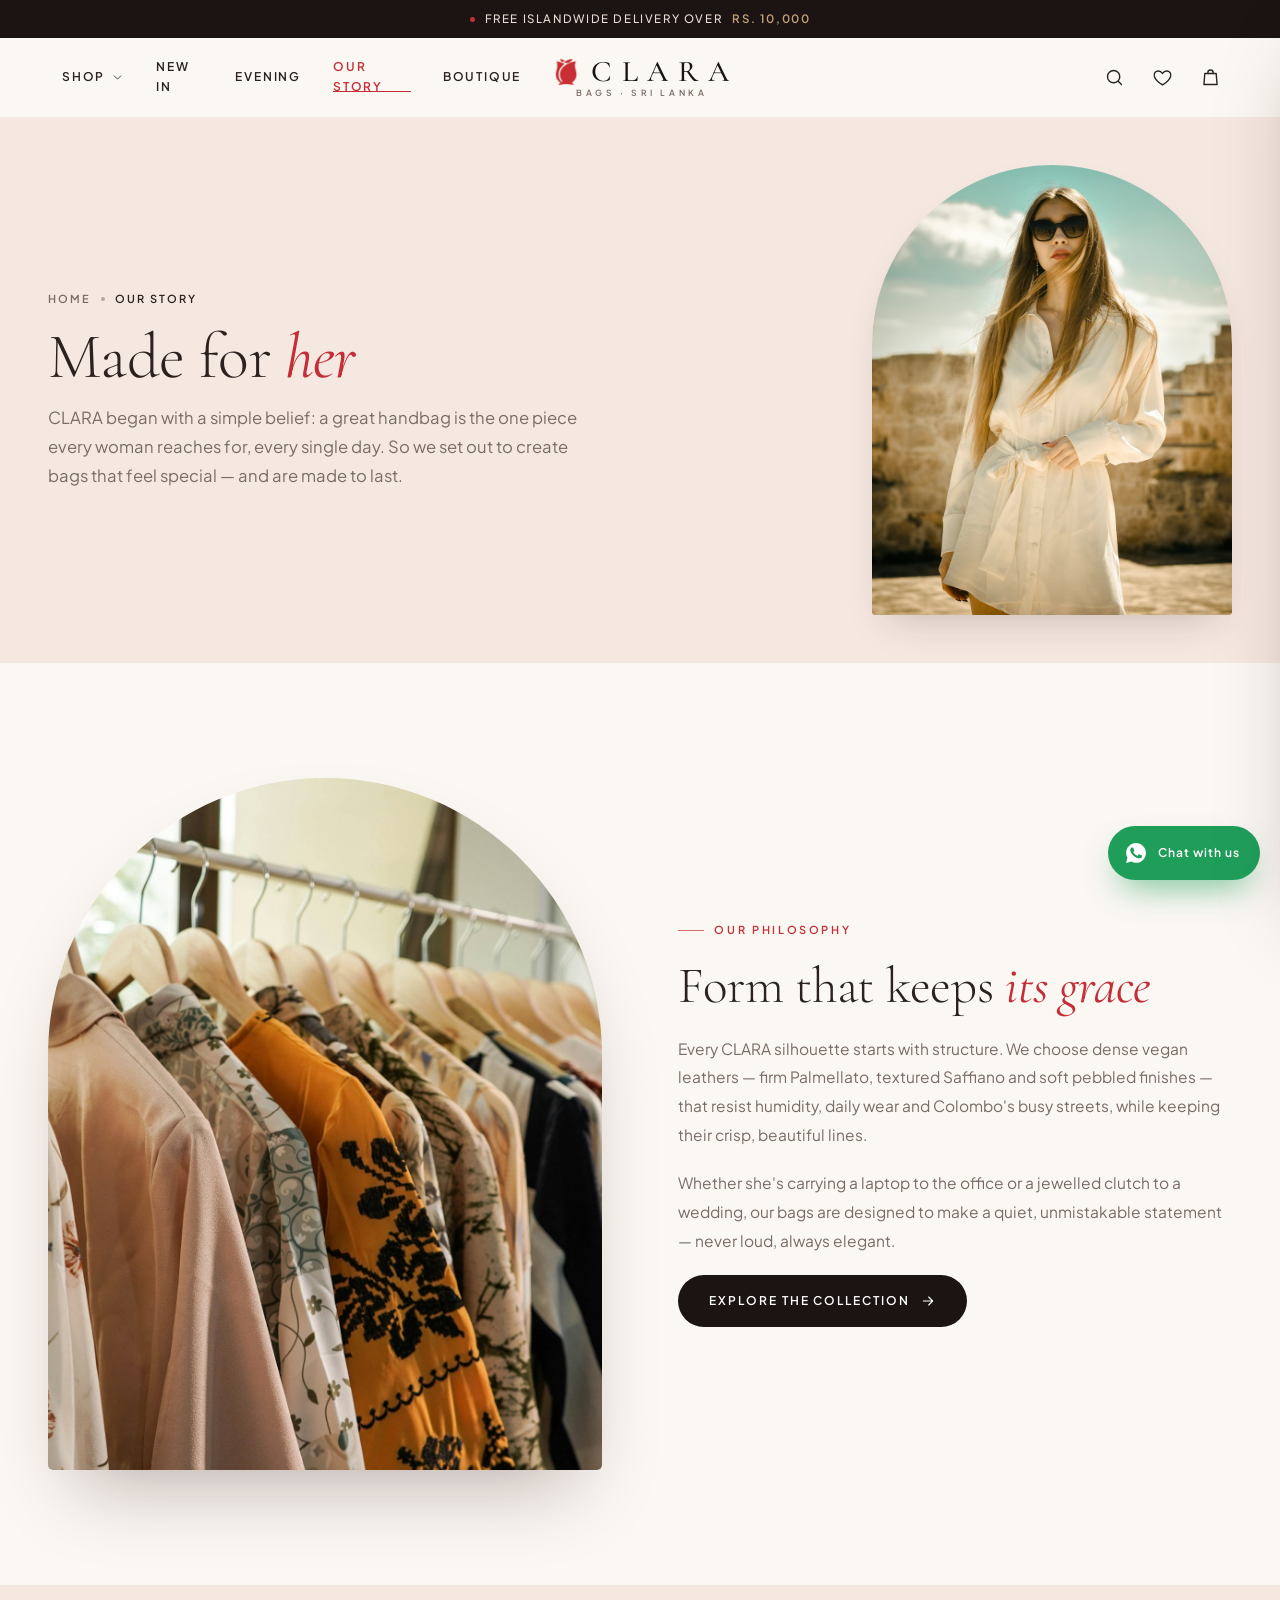
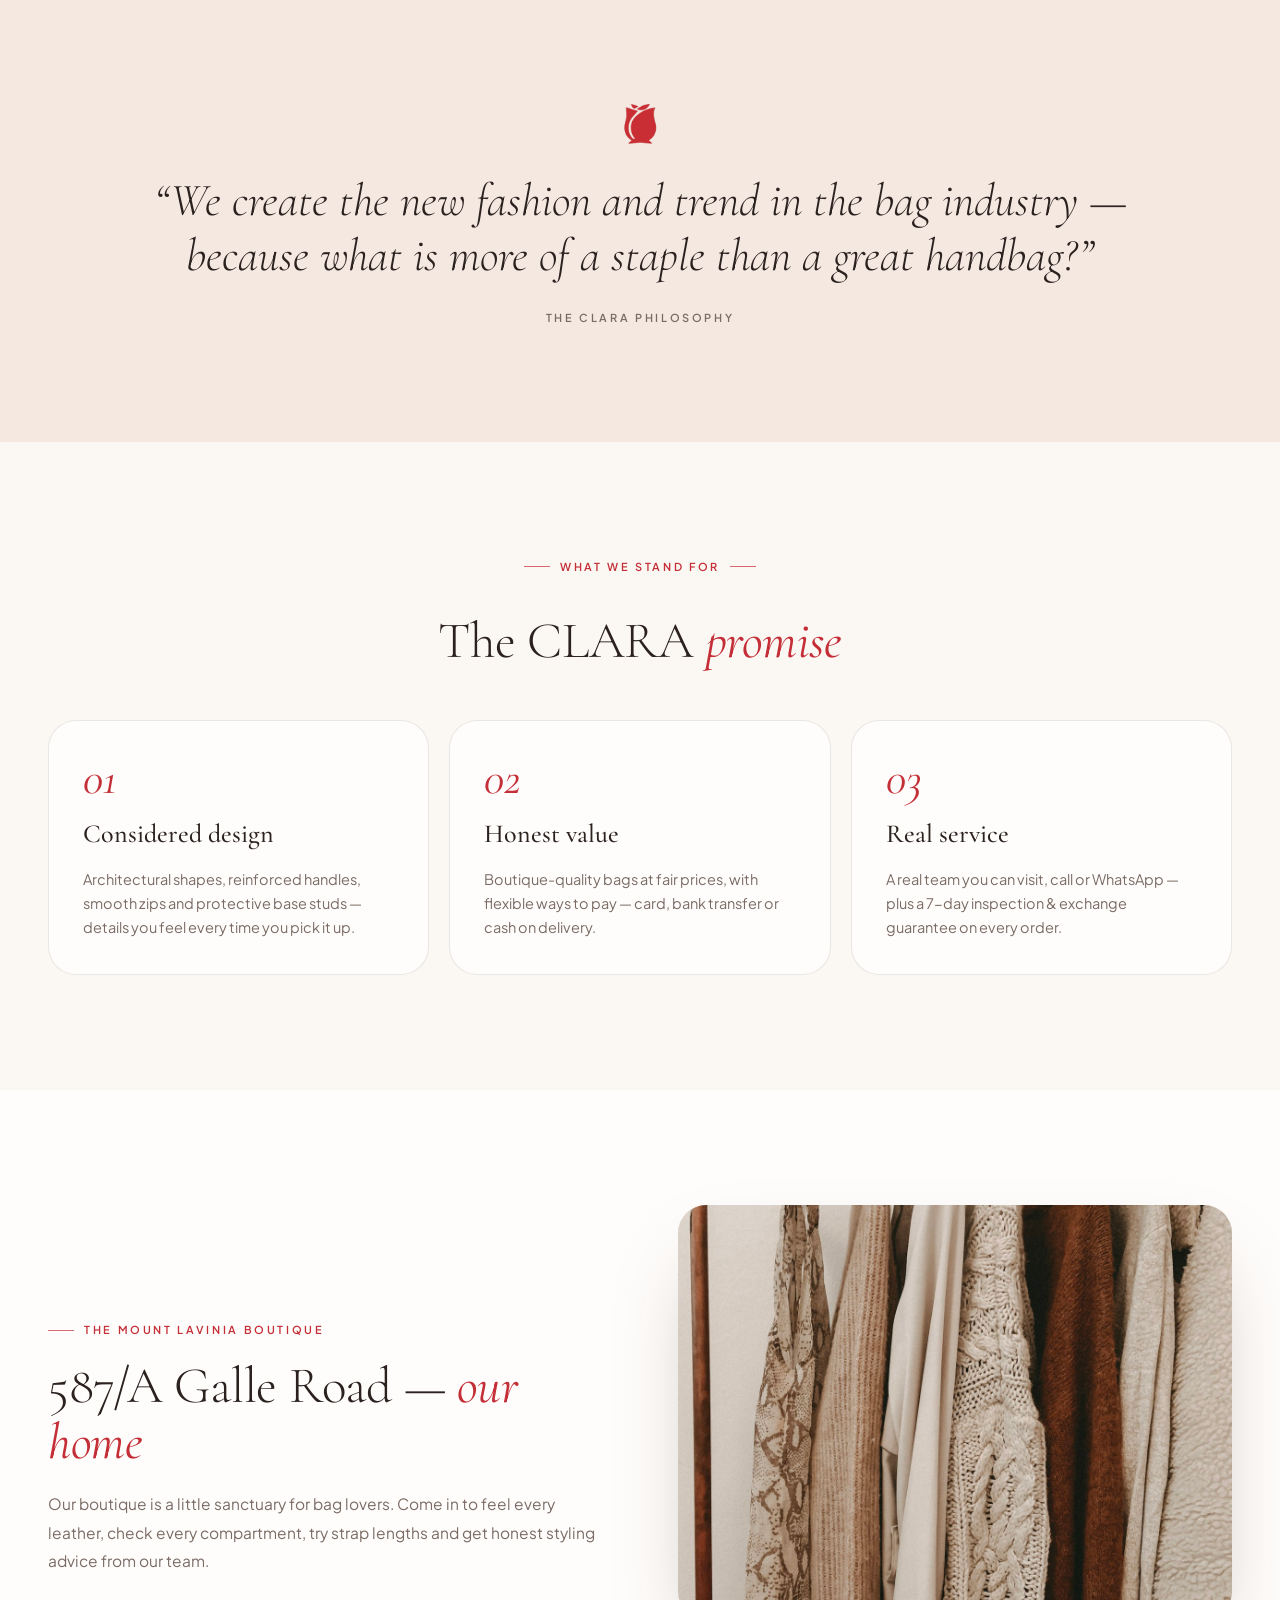
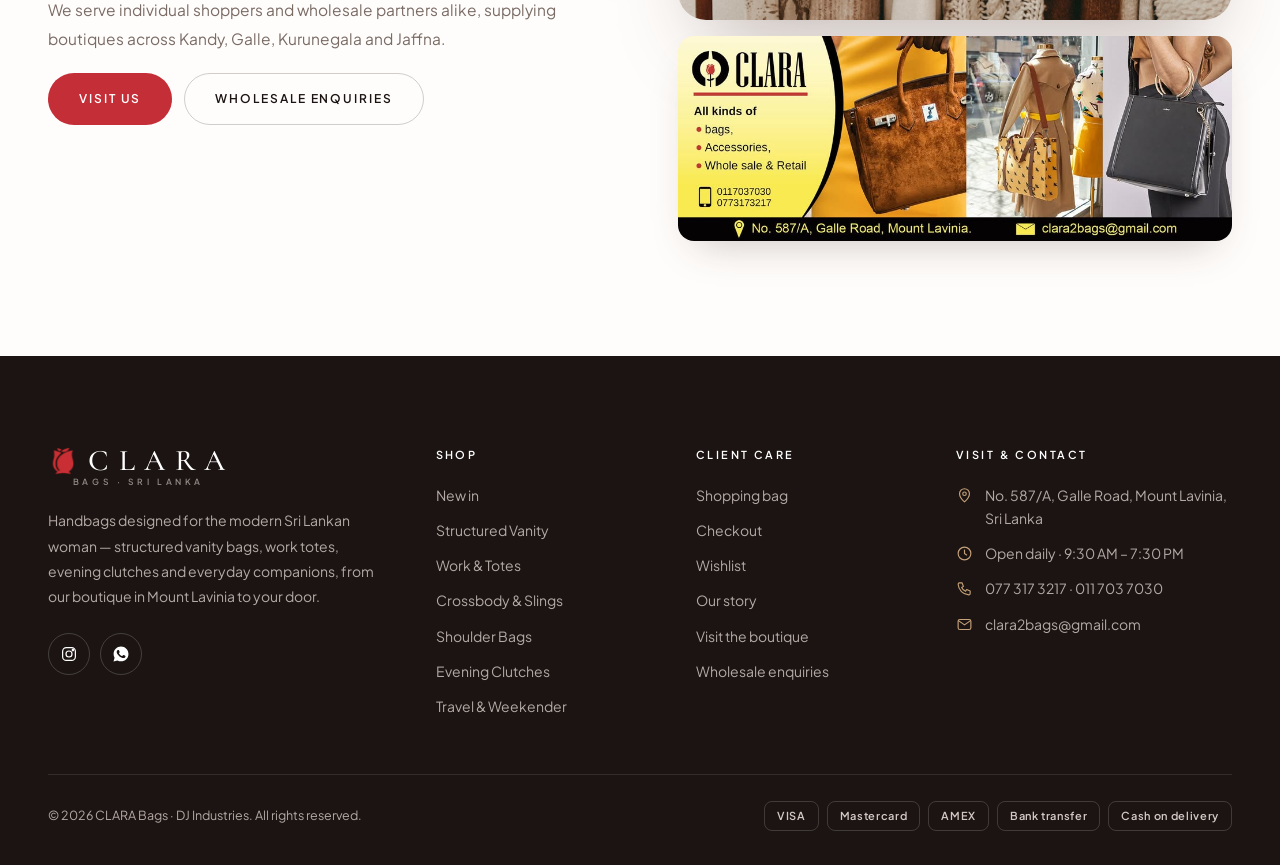
==== about.html @ f29d199d "Redesign CLARA Bags site with a premium, modern feminine look - New design system (css/main.css): po" ====
<!DOCTYPE html>
<html lang="en" class="no-js">
<head>
  <meta charset="UTF-8">
  <meta name="viewport" content="width=device-width, initial-scale=1.0">
  <title>Our Story | CLARA Bags Sri Lanka</title>
  <meta name="description" content="The story of CLARA Bags — handbags for the modern Sri Lankan woman, from our boutique on Galle Road, Mount Lavinia.">
  <meta name="theme-color" content="#FBF7F3">
  <link rel="icon" type="image/png" href="assets/favicon.png">
  <link rel="preconnect" href="https://fonts.googleapis.com">
  <link rel="preconnect" href="https://fonts.gstatic.com" crossorigin>
  <link rel="stylesheet" href="https://fonts.googleapis.com/css2?family=Cormorant+Garamond:ital,wght@0,300;0,400;0,500;0,600;1,300;1,400;1,500&family=Plus+Jakarta+Sans:wght@300;400;500;600;700&display=swap">
  <link rel="stylesheet" href="css/main.css">
  <script src="js/products-data.js"></script>
  <script src="js/store.js"></script>
  <script src="js/layout.js"></script>
</head>
<body data-page="about">
  <script>Clara.header();</script>

  <main id="main">
    <section class="page-hero">
      <div class="container page-hero__inner">
        <div>
          <nav class="crumbs" aria-label="Breadcrumb"><a href="index.html">Home</a><span class="sep"></span><span class="current">Our story</span></nav>
          <h1 class="display" style="font-size:clamp(2.6rem,5vw,4.4rem)">Made for <em>her</em></h1>
          <p class="lead">CLARA began with a simple belief: a great handbag is the one piece every woman reaches for, every single day. So we set out to create bags that feel special — and are made to last.</p>
        </div>
        <div class="page-hero__img"><img src="assets/img/mood-day.jpg" alt="Woman in a white shirt dress"></div>
      </div>
    </section>

    <section class="section">
      <div class="container split">
        <div class="split__media arch reveal"><img src="assets/img/rack.jpg" alt="Soft-toned garments on a boutique rail" loading="lazy"></div>
        <div class="split__copy">
          <span class="eyebrow reveal">Our philosophy</span>
          <h2 class="h2 reveal reveal-d1">Form that keeps <em>its grace</em></h2>
          <p class="reveal reveal-d2">Every CLARA silhouette starts with structure. We choose dense vegan leathers — firm Palmellato, textured Saffiano and soft pebbled finishes — that resist humidity, daily wear and Colombo's busy streets, while keeping their crisp, beautiful lines.</p>
          <p class="reveal reveal-d3">Whether she's carrying a laptop to the office or a jewelled clutch to a wedding, our bags are designed to make a quiet, unmistakable statement — never loud, always elegant.</p>
          <div class="reveal reveal-d4"><a href="shop.html" class="btn btn-dark">Explore the collection <span data-icon="arrow" data-icon-class="arrow"></span></a></div>
        </div>
      </div>
    </section>

    <section class="section bg-blush">
      <div class="container quote-band">
        <img src="assets/rose.png" alt="" class="reveal">
        <blockquote class="reveal reveal-d1">“We create the new fashion and trend in the bag industry — because what is more of a staple than a great handbag?”</blockquote>
        <cite class="reveal reveal-d2">The CLARA philosophy</cite>
      </div>
    </section>

    <section class="section">
      <div class="container">
        <div class="section-head center">
          <span class="eyebrow center reveal">What we stand for</span>
          <h2 class="h2 reveal reveal-d1">The CLARA <em>promise</em></h2>
        </div>
        <div class="values">
          <div class="value reveal reveal-d1"><span class="num">01</span><h3>Considered design</h3><p>Architectural shapes, reinforced handles, smooth zips and protective base studs — details you feel every time you pick it up.</p></div>
          <div class="value reveal reveal-d2"><span class="num">02</span><h3>Honest value</h3><p>Boutique-quality bags at fair prices, with flexible ways to pay — card, bank transfer or cash on delivery.</p></div>
          <div class="value reveal reveal-d3"><span class="num">03</span><h3>Real service</h3><p>A real team you can visit, call or WhatsApp — plus a 7-day inspection &amp; exchange guarantee on every order.</p></div>
        </div>
      </div>
    </section>

    <section class="section bg-ivory">
      <div class="container split">
        <div class="split__copy">
          <span class="eyebrow reveal">The Mount Lavinia boutique</span>
          <h2 class="h2 reveal reveal-d1">587/A Galle Road — <em>our home</em></h2>
          <p class="reveal reveal-d2">Our boutique is a little sanctuary for bag lovers. Come in to feel every leather, check every compartment, try strap lengths and get honest styling advice from our team.</p>
          <p class="reveal reveal-d3">We serve individual shoppers and wholesale partners alike, supplying boutiques across Kandy, Galle, Kurunegala and Jaffna.</p>
          <div class="reveal reveal-d4" style="display:flex;gap:12px;flex-wrap:wrap">
            <a href="contact.html" class="btn btn-rose">Visit us</a>
            <a href="contact.html#enquiry" class="btn btn-outline">Wholesale enquiries</a>
          </div>
        </div>
        <div class="reveal" style="display:grid;gap:16px">
          <div class="split__media" style="aspect-ratio:4/3"><img src="assets/img/boutique.jpg" alt="Boutique interior with neutral garments" loading="lazy"></div>
          <img src="assets/banner.jpg" alt="CLARA boutique banner with address and phone numbers" style="border-radius:16px;box-shadow:var(--shadow)" loading="lazy">
        </div>
      </div>
    </section>
  </main>

  <script>Clara.footer();</script>
</body>
</html>
---- css/main.css ----
/* ==========================================================================
   CLARA Bags — Design System
   Soft luxury: porcelain & blush surfaces, rose accents from the CLARA emblem,
   Cormorant Garamond editorial type with Plus Jakarta Sans interface type.
   ========================================================================== */

/* Fonts are loaded with <link> tags in each page's <head>. */

:root {
  --porcelain: #FBF7F3;
  --ivory: #FFFDFB;
  --blush: #F5E8E1;
  --blush-deep: #EED8CD;
  --peach: #E8C6B3;
  --rose: #C42E37;
  --rose-deep: #9E1F28;
  --wine: #7A1B24;
  --champagne: #C6A27A;
  --champagne-soft: #E9DCC8;
  --noir: #1B1412;
  --noir-soft: #2A211E;
  --ink: #2B2220;
  --muted: #7A6B65;
  --line: rgba(43, 34, 32, .10);
  --line-strong: rgba(43, 34, 32, .22);
  --success: #2F7A55;

  --serif: "Cormorant Garamond", Georgia, "Times New Roman", serif;
  --sans: "Plus Jakarta Sans", -apple-system, BlinkMacSystemFont, "Segoe UI", sans-serif;

  --radius-sm: 10px;
  --radius: 18px;
  --radius-lg: 28px;
  --arch: 999px 999px var(--radius) var(--radius);
  --shadow-sm: 0 2px 10px rgba(58, 30, 24, .06);
  --shadow: 0 18px 40px -18px rgba(58, 30, 24, .28);
  --shadow-lg: 0 40px 80px -30px rgba(58, 30, 24, .35);
  --ease: cubic-bezier(.22, .8, .24, 1);
  --container: 1360px;
  --gutter: clamp(16px, 4vw, 48px);
  --header-h: 78px;
}

/* ---------- Base ---------- */
*, *::before, *::after { box-sizing: border-box; }
html { -webkit-text-size-adjust: 100%; scroll-behavior: smooth; }
body {
  margin: 0;
  font-family: var(--sans);
  font-size: 15px;
  line-height: 1.65;
  color: var(--ink);
  background: var(--porcelain);
  -webkit-font-smoothing: antialiased;
  -moz-osx-font-smoothing: grayscale;
  overflow-x: hidden;
}
body.no-scroll { overflow: hidden; }
img { display: block; max-width: 100%; height: auto; }
a { color: inherit; text-decoration: none; }
button { font: inherit; color: inherit; cursor: pointer; background: none; border: 0; padding: 0; }
input, select, textarea { font: inherit; color: inherit; }
::selection { background: var(--rose); color: #fff; }
:focus-visible { outline: 2px solid var(--rose); outline-offset: 3px; border-radius: 4px; }

h1, h2, h3, h4 { margin: 0; font-weight: 400; }
p { margin: 0; }

.serif { font-family: var(--serif); }
.container { width: 100%; max-width: var(--container); margin: 0 auto; padding: 0 var(--gutter); }
.container-narrow { width: 100%; max-width: 980px; margin: 0 auto; padding: 0 var(--gutter); }
.visually-hidden { position: absolute !important; width: 1px; height: 1px; overflow: hidden; clip: rect(0 0 0 0); white-space: nowrap; }
.hidden { display: none !important; }

/* ---------- Type helpers ---------- */
.eyebrow {
  display: inline-flex; align-items: center; gap: 10px;
  font-size: 11px; font-weight: 600; letter-spacing: .24em; text-transform: uppercase;
  color: var(--rose);
}
.eyebrow::before { content: ""; width: 26px; height: 1px; background: currentColor; opacity: .7; }
.eyebrow.center::after { content: ""; width: 26px; height: 1px; background: currentColor; opacity: .7; }
.eyebrow.light { color: var(--champagne-soft); }
.display {
  font-family: var(--serif); font-weight: 300; letter-spacing: -.01em; line-height: 1.02;
  font-size: clamp(2.6rem, 6.2vw, 5.6rem);
}
.display em, .h2 em, .h3 em { font-style: italic; color: var(--rose); font-weight: 400; }
.h2 { font-family: var(--serif); font-weight: 300; font-size: clamp(2.1rem, 4vw, 3.4rem); line-height: 1.08; letter-spacing: -.005em; }
.h3 { font-family: var(--serif); font-weight: 400; font-size: clamp(1.6rem, 2.6vw, 2.1rem); line-height: 1.15; }
.lead { font-size: clamp(1rem, 1.3vw, 1.1rem); color: var(--muted); line-height: 1.75; }
.small { font-size: 13px; color: var(--muted); }

.section { padding: clamp(64px, 9vw, 128px) 0; }
.section-tight { padding: clamp(48px, 6vw, 80px) 0; }
.container.section, .container.section-tight { padding-left: var(--gutter); padding-right: var(--gutter); }
.section-head { display: flex; align-items: flex-end; justify-content: space-between; gap: 24px; margin-bottom: clamp(32px, 4vw, 56px); flex-wrap: wrap; }
.section-head.center { flex-direction: column; align-items: center; text-align: center; }
.section-head .h2 { margin-top: 14px; }
.section-head p.lead { max-width: 560px; margin-top: 14px; }
.bg-blush { background: var(--blush); }
.bg-ivory { background: var(--ivory); }
.bg-noir { background: var(--noir); color: #F3E9E4; }

/* ---------- Buttons ---------- */
.btn {
  --btn-bg: var(--noir); --btn-fg: #fff;
  display: inline-flex; align-items: center; justify-content: center; gap: 10px;
  min-height: 52px; padding: 0 30px;
  border-radius: 999px; border: 1px solid transparent;
  background: var(--btn-bg); color: var(--btn-fg);
  font-size: 12px; font-weight: 600; letter-spacing: .16em; text-transform: uppercase;
  transition: transform .35s var(--ease), background .3s, color .3s, border-color .3s, box-shadow .35s var(--ease);
  white-space: nowrap;
}
.btn svg { width: 16px; height: 16px; transition: transform .35s var(--ease); }
.btn:hover { transform: translateY(-2px); box-shadow: var(--shadow); }
.btn:hover svg.arrow { transform: translateX(4px); }
.btn-rose { --btn-bg: var(--rose); }
.btn-rose:hover { --btn-bg: var(--rose-deep); }
.btn-dark:hover { --btn-bg: var(--wine); }
.btn-light { --btn-bg: #fff; --btn-fg: var(--noir); }
.btn-light:hover { --btn-bg: var(--blush); }
.btn-outline { --btn-bg: transparent; --btn-fg: var(--noir); border-color: var(--line-strong); }
.btn-outline:hover { --btn-bg: var(--noir); --btn-fg: #fff; border-color: var(--noir); }
.btn-outline-light { --btn-bg: transparent; --btn-fg: #fff; border-color: rgba(255,255,255,.4); }
.btn-outline-light:hover { --btn-bg: #fff; --btn-fg: var(--noir); }
.btn-whatsapp { --btn-bg: #fff; --btn-fg: var(--noir); border-color: var(--line-strong); }
.btn-whatsapp svg { color: #25A366; }
.btn-whatsapp:hover { border-color: #25A366; }
.btn-block { width: 100%; }
.btn-sm { min-height: 42px; padding: 0 20px; font-size: 11px; }
.btn[disabled], .btn.is-disabled { opacity: .45; pointer-events: none; }

.link-underline {
  position: relative; display: inline-flex; align-items: center; gap: 8px;
  font-size: 12px; font-weight: 600; letter-spacing: .16em; text-transform: uppercase;
}
.link-underline::after {
  content: ""; position: absolute; left: 0; right: 0; bottom: -5px; height: 1px; background: currentColor;
  transform-origin: right; transition: transform .45s var(--ease);
}
.link-underline:hover::after { transform: scaleX(0); }
.link-underline svg { width: 15px; height: 15px; }

/* ---------- Icons ---------- */
.ic { width: 20px; height: 20px; flex-shrink: 0; stroke: currentColor; fill: none; stroke-width: 1.6; stroke-linecap: round; stroke-linejoin: round; }
[data-icon] { display: inline-flex; }

/* ==========================================================================
   ANNOUNCEMENT + HEADER
   ========================================================================== */
.announce {
  background: var(--noir); color: #EADAD2;
  font-size: 11.5px; letter-spacing: .14em; text-transform: uppercase; font-weight: 500;
  height: 38px; overflow: hidden; position: relative;
}
.announce__track { position: absolute; inset: 0; }
.announce__item {
  position: absolute; inset: 0; display: flex; align-items: center; justify-content: center; gap: 10px;
  padding: 0 16px; text-align: center;
  opacity: 0; transform: translateY(100%); transition: opacity .6s var(--ease), transform .6s var(--ease);
}
.announce__item.is-active { opacity: 1; transform: none; }
.announce__item.is-leaving { opacity: 0; transform: translateY(-100%); }
.announce__item strong { color: var(--champagne); font-weight: 600; }
.announce__item { white-space: nowrap; }
.announce__item .dot { width: 5px; height: 5px; border-radius: 50%; background: var(--rose); flex-shrink: 0; }

.site-header {
  position: sticky; top: 0; z-index: 60;
  background: rgba(251, 247, 243, .86);
  backdrop-filter: saturate(180%) blur(16px); -webkit-backdrop-filter: saturate(180%) blur(16px);
  border-bottom: 1px solid transparent;
  transition: border-color .3s, box-shadow .3s, background .3s;
}
.site-header.is-scrolled { border-bottom-color: var(--line); box-shadow: 0 8px 30px -20px rgba(58,30,24,.35); background: rgba(251, 247, 243, .94); }
.header-inner {
  height: var(--header-h);
  display: grid; grid-template-columns: 1fr auto 1fr; align-items: center; gap: 16px;
}
.nav-left, .nav-right { display: flex; align-items: center; gap: 4px; }
.nav-right { justify-content: flex-end; }
.nav-link {
  position: relative; display: inline-flex; align-items: center; gap: 6px; height: var(--header-h);
  padding: 0 14px; font-size: 12px; font-weight: 600; letter-spacing: .15em; text-transform: uppercase; color: var(--ink);
}
.nav-link::after {
  content: ""; position: absolute; left: 14px; right: 14px; bottom: 24px; height: 1px; background: var(--rose);
  transform: scaleX(0); transform-origin: left; transition: transform .4s var(--ease);
}
.nav-link:hover::after, .nav-link.is-active::after { transform: scaleX(1); }
.nav-link.is-active { color: var(--rose); }
.nav-link .chev { width: 13px; height: 13px; transition: transform .3s; }

.brand { display: inline-flex; flex-direction: column; align-items: center; gap: 2px; line-height: 1; }
.brand__row { display: inline-flex; align-items: center; gap: 10px; }
.brand__rose { width: 30px; height: 30px; transition: transform .6s var(--ease); }
.brand:hover .brand__rose { transform: rotate(-8deg) scale(1.08); }
.brand__name { font-family: var(--serif); font-size: 30px; font-weight: 500; letter-spacing: .32em; margin-right: -.32em; color: var(--noir); }
.brand__tag { font-size: 8.5px; letter-spacing: .42em; text-transform: uppercase; color: var(--muted); margin-right: -.42em; font-weight: 600; }

.icon-btn {
  position: relative; width: 44px; height: 44px; border-radius: 50%;
  display: inline-flex; align-items: center; justify-content: center; color: var(--ink);
  transition: background .25s, color .25s;
}
.icon-btn:hover { background: var(--blush); color: var(--rose); }
.icon-btn .ic { width: 21px; height: 21px; }
.icon-btn .count {
  position: absolute; top: 4px; right: 2px; min-width: 18px; height: 18px; padding: 0 5px; border-radius: 999px;
  background: var(--rose); color: #fff; font-size: 10px; font-weight: 700; line-height: 18px; text-align: center;
  transform: scale(0); transition: transform .35s var(--ease);
}
.icon-btn .count.is-visible { transform: scale(1); }
.menu-toggle { display: none; }

/* Mega menu */
.has-mega { position: static; }
.mega {
  position: absolute; left: 0; right: 0; top: 100%;
  background: var(--ivory); border-top: 1px solid var(--line); box-shadow: 0 30px 50px -30px rgba(58,30,24,.35);
  opacity: 0; visibility: hidden; transform: translateY(-8px);
  transition: opacity .3s var(--ease), transform .3s var(--ease), visibility .3s;
}
.has-mega:hover .mega, .has-mega:focus-within .mega { opacity: 1; visibility: visible; transform: none; }
.has-mega:hover .chev { transform: rotate(180deg); }
.mega__inner { display: grid; grid-template-columns: 1fr 1fr 1.4fr; gap: 48px; padding: 40px var(--gutter) 48px; max-width: var(--container); margin: 0 auto; }
.mega h5 { margin: 0 0 18px; font-size: 11px; letter-spacing: .22em; text-transform: uppercase; color: var(--muted); font-weight: 600; }
.mega ul { list-style: none; margin: 0; padding: 0; display: grid; gap: 12px; }
.mega ul a { font-family: var(--serif); font-size: 22px; transition: color .2s, padding .3s var(--ease); }
.mega ul a:hover { color: var(--rose); padding-left: 6px; }
.mega__features { display: grid; grid-template-columns: 1fr 1fr; gap: 16px; }
.mega__card { position: relative; border-radius: var(--radius); overflow: hidden; aspect-ratio: 4/5; }
.mega__card img { width: 100%; height: 100%; object-fit: cover; transition: transform 1s var(--ease); }
.mega__card:hover img { transform: scale(1.06); }
.mega__card span {
  position: absolute; left: 14px; bottom: 14px; right: 14px; color: #fff; font-family: var(--serif); font-size: 22px;
  text-shadow: 0 2px 16px rgba(0,0,0,.4);
}
.mega__card::after { content: ""; position: absolute; inset: 0; background: linear-gradient(to top, rgba(27,20,18,.55), transparent 55%); }
.mega__card span { z-index: 1; }

/* Mobile drawer menu */
.mobile-nav {
  position: fixed; inset: 0; z-index: 90; pointer-events: none;
}
.mobile-nav__scrim { position: absolute; inset: 0; background: rgba(27,20,18,.45); opacity: 0; transition: opacity .35s; }
.mobile-nav__panel {
  position: absolute; top: 0; bottom: 0; left: 0; width: min(420px, 88vw);
  background: var(--porcelain); transform: translateX(-100%); transition: transform .45s var(--ease);
  display: flex; flex-direction: column; overflow-y: auto;
}
.mobile-nav.is-open { pointer-events: auto; }
.mobile-nav.is-open .mobile-nav__scrim { opacity: 1; }
.mobile-nav.is-open .mobile-nav__panel { transform: none; }
.mobile-nav__head { display: flex; align-items: center; justify-content: space-between; padding: 18px 20px; border-bottom: 1px solid var(--line); }
.mobile-nav__links { padding: 12px 20px; }
.mobile-nav__links a { display: flex; justify-content: space-between; align-items: center; padding: 16px 0; border-bottom: 1px solid var(--line); font-family: var(--serif); font-size: 26px; }
.mobile-nav__links a .ic { width: 18px; height: 18px; color: var(--muted); }
.mobile-nav__cats { padding: 18px 20px; display: grid; grid-template-columns: 1fr 1fr; gap: 10px; }
.mobile-nav__cats a { padding: 12px 14px; border-radius: 12px; background: var(--blush); font-size: 13px; font-weight: 500; }
.mobile-nav__foot { margin-top: auto; padding: 20px; background: var(--blush); font-size: 13px; color: var(--muted); display: grid; gap: 6px; }
.mobile-nav__foot a { color: var(--ink); font-weight: 600; }

/* Search overlay */
.search-overlay {
  position: fixed; inset: 0; z-index: 95; background: rgba(251,247,243,.97);
  backdrop-filter: blur(10px); display: flex; flex-direction: column; align-items: center; padding: 14vh var(--gutter) 40px;
  opacity: 0; visibility: hidden; transition: opacity .35s, visibility .35s;
}
.search-overlay.is-open { opacity: 1; visibility: visible; }
.search-overlay form { width: 100%; max-width: 760px; display: flex; align-items: center; gap: 14px; border-bottom: 1px solid var(--ink); padding-bottom: 12px; }
.search-overlay input { flex: 1; border: 0; background: transparent; font-family: var(--serif); font-size: clamp(28px, 5vw, 48px); outline: none; min-width: 0; }
.search-overlay .close { position: absolute; top: 20px; right: 20px; }
.search-suggest { margin-top: 28px; width: 100%; max-width: 760px; display: flex; flex-wrap: wrap; gap: 10px; align-items: center; }
.search-suggest span { font-size: 11px; letter-spacing: .2em; text-transform: uppercase; color: var(--muted); margin-right: 6px; }
.chip {
  display: inline-flex; align-items: center; gap: 8px; height: 40px; padding: 0 18px; border-radius: 999px;
  border: 1px solid var(--line-strong); background: transparent; font-size: 13px; font-weight: 500; white-space: nowrap;
  transition: background .25s, color .25s, border-color .25s;
}
.chip:hover { border-color: var(--ink); }
.chip.is-active { background: var(--noir); color: #fff; border-color: var(--noir); }
.chip .ic { width: 15px; height: 15px; }
.chip .n { font-size: 11px; opacity: .6; }

/* ==========================================================================
   HOME — HERO
   ========================================================================== */
.hero { position: relative; overflow: hidden; background: linear-gradient(180deg, var(--porcelain) 0%, var(--blush) 100%); }
.hero__inner { display: grid; grid-template-columns: 1.05fr .95fr; align-items: center; gap: clamp(24px, 5vw, 80px); padding-top: clamp(40px, 6vw, 80px); padding-bottom: clamp(56px, 7vw, 96px); }
.hero__copy { position: relative; z-index: 2; }
.hero__copy .display { margin: 22px 0 24px; }
.hero__copy .lead { max-width: 500px; }
.hero__actions { display: flex; flex-wrap: wrap; gap: 14px; margin-top: 36px; }
.hero__proof { display: flex; gap: clamp(20px, 4vw, 44px); margin-top: 48px; padding-top: 28px; border-top: 1px solid var(--line); flex-wrap: wrap; }
.hero__proof div { display: grid; gap: 2px; }
.hero__proof strong { font-family: var(--serif); font-size: 34px; font-weight: 400; line-height: 1; color: var(--noir); }
.hero__proof span { font-size: 12px; color: var(--muted); letter-spacing: .04em; }

.hero__visual { position: relative; justify-self: center; width: 100%; max-width: 560px; }
.hero__arch {
  position: relative; aspect-ratio: 4 / 5; border-radius: var(--arch); overflow: hidden;
  background: var(--peach); box-shadow: var(--shadow-lg);
}
.hero__arch img { width: 100%; height: 100%; object-fit: cover; object-position: center 30%; animation: heroZoom 14s var(--ease) both; }
@keyframes heroZoom { from { transform: scale(1.12); } to { transform: scale(1); } }
.hero__mini {
  position: absolute; left: -12%; bottom: 9%; z-index: 3;
  display: flex; align-items: center; gap: 14px; padding: 12px 18px 12px 12px;
  background: rgba(255, 253, 251, .92); backdrop-filter: blur(12px); border-radius: 18px; box-shadow: var(--shadow);
  animation: floatY 6s ease-in-out infinite;
}
.hero__mini img { width: 58px; height: 70px; border-radius: 12px; object-fit: cover; }
.hero__mini small { display: block; font-size: 10px; letter-spacing: .2em; text-transform: uppercase; color: var(--rose); font-weight: 600; }
.hero__mini b { display: block; font-family: var(--serif); font-size: 19px; font-weight: 500; line-height: 1.15; }
.hero__mini em { font-style: normal; font-size: 13px; color: var(--muted); }
@keyframes floatY { 50% { transform: translateY(-10px); } }

.spin-badge {
  position: absolute; right: -6%; top: 6%; z-index: 3; width: 128px; height: 128px; border-radius: 50%;
  background: var(--noir); color: #fff; display: grid; place-items: center; box-shadow: var(--shadow);
}
.spin-badge svg.ring { position: absolute; inset: 0; width: 100%; height: 100%; animation: spin 22s linear infinite; }
.spin-badge svg.ring text { font-size: 10.6px; letter-spacing: 3.2px; fill: #EADAD2; font-family: var(--sans); font-weight: 600; text-transform: uppercase; }
.spin-badge img { width: 40px; height: 40px; }
@keyframes spin { to { transform: rotate(360deg); } }

.hero__petal { position: absolute; border-radius: 50%; filter: blur(60px); opacity: .55; z-index: 0; pointer-events: none; }
.hero__petal.one { width: 420px; height: 420px; background: #F2C9C0; top: -120px; right: 18%; }
.hero__petal.two { width: 360px; height: 360px; background: #F7E1D3; bottom: -160px; left: -80px; }

/* Marquee */
.marquee { background: var(--rose); color: #fff; overflow: hidden; padding: 18px 0; }
.marquee__track { display: flex; width: max-content; animation: marquee 38s linear infinite; }
.marquee:hover .marquee__track { animation-play-state: paused; }
.marquee__item { display: inline-flex; align-items: center; gap: 28px; padding-right: 28px; font-family: var(--serif); font-size: clamp(20px, 2.4vw, 28px); font-style: italic; white-space: nowrap; }
.marquee__item img { width: 22px; height: 22px; filter: brightness(0) invert(1); opacity: .85; }
@keyframes marquee { to { transform: translateX(-50%); } }

/* Category arches */
.cat-rail { display: grid; grid-template-columns: repeat(6, 1fr); gap: clamp(14px, 2vw, 26px); }
.cat-card { display: grid; gap: 16px; text-align: center; }
.cat-card__media { position: relative; aspect-ratio: 3/4; border-radius: var(--arch); overflow: hidden; background: var(--blush-deep); }
.cat-card__media img { width: 100%; height: 100%; object-fit: cover; transition: transform 1.1s var(--ease); }
.cat-card__media::after { content: ""; position: absolute; inset: 0; border-radius: inherit; box-shadow: inset 0 0 0 1px rgba(255,255,255,.35); }
.cat-card:hover .cat-card__media img { transform: scale(1.08); }
.cat-card h3 { font-family: var(--serif); font-size: 22px; font-weight: 500; line-height: 1.1; transition: color .25s; }
.cat-card:hover h3 { color: var(--rose); }
.cat-card small { display: block; margin-top: 4px; font-size: 11px; letter-spacing: .18em; text-transform: uppercase; color: var(--muted); }

/* ==========================================================================
   PRODUCT CARD
   ========================================================================== */
.product-grid { display: grid; grid-template-columns: repeat(4, 1fr); gap: clamp(28px, 3vw, 44px) clamp(14px, 2vw, 28px); }
.product-grid.cols-3 { grid-template-columns: repeat(3, 1fr); }
.pcard { position: relative; display: flex; flex-direction: column; }
.pcard__media { position: relative; aspect-ratio: 4/5; border-radius: var(--radius); overflow: hidden; background: var(--blush); isolation: isolate; }
.pcard__media > a { position: absolute; inset: 0; }
.pcard__media img { position: absolute; inset: 0; width: 100%; height: 100%; object-fit: cover; transition: opacity .7s var(--ease), transform 1.2s var(--ease); }
.pcard__media img.alt { opacity: 0; }
.pcard:hover .pcard__media img.alt { opacity: 1; }
.pcard:hover .pcard__media img { transform: scale(1.05); }
.pcard__badges { position: absolute; top: 14px; left: 14px; z-index: 2; display: flex; flex-direction: column; gap: 6px; align-items: flex-start; pointer-events: none; }
.badge {
  display: inline-flex; align-items: center; height: 26px; padding: 0 12px; border-radius: 999px;
  background: rgba(255,253,251,.92); backdrop-filter: blur(6px);
  font-size: 10px; font-weight: 700; letter-spacing: .16em; text-transform: uppercase; color: var(--noir);
}
.badge.sale { background: var(--rose); color: #fff; }
.badge.new { background: var(--noir); color: #fff; }
.heart-btn {
  position: absolute; top: 12px; right: 12px; z-index: 3; width: 40px; height: 40px; border-radius: 50%;
  display: grid; place-items: center; background: rgba(255,253,251,.92); backdrop-filter: blur(6px);
  color: var(--ink); transition: transform .3s var(--ease), color .25s, background .25s;
}
.heart-btn:hover { transform: scale(1.1); color: var(--rose); }
.heart-btn .ic { width: 18px; height: 18px; }
.heart-btn.is-saved { color: var(--rose); }
.heart-btn.is-saved .ic { fill: var(--rose); }
.heart-btn.pop { animation: pop .45s var(--ease); }
@keyframes pop { 40% { transform: scale(1.3); } }
.pcard__quick {
  position: absolute; left: 12px; right: 12px; bottom: 12px; z-index: 3;
  display: flex; gap: 8px;
  transform: translateY(calc(100% + 14px)); transition: transform .5s var(--ease);
}
.pcard:hover .pcard__quick, .pcard:focus-within .pcard__quick { transform: none; }
.pcard__quick .btn { flex: 1; min-height: 46px; padding: 0 12px; font-size: 10.5px; letter-spacing: .14em; }
.pcard__body { padding-top: 16px; display: grid; gap: 6px; }
.pcard__meta { display: flex; align-items: center; justify-content: space-between; gap: 10px; }
.pcard__cat { font-size: 10.5px; letter-spacing: .2em; text-transform: uppercase; color: var(--muted); font-weight: 600; }
.swatches { display: flex; gap: 5px; }
.swatches i { width: 13px; height: 13px; border-radius: 50%; box-shadow: inset 0 0 0 1px rgba(0,0,0,.14), 0 0 0 2px #fff; }
.pcard__name { font-family: var(--serif); font-size: 22px; font-weight: 500; line-height: 1.18; transition: color .2s; }
.pcard__name a:hover { color: var(--rose); }
.price { display: flex; align-items: baseline; gap: 10px; flex-wrap: wrap; }
.price b { font-size: 15px; font-weight: 600; letter-spacing: .02em; }
.price s { font-size: 13px; color: var(--muted); }
.price .save { font-size: 11px; font-weight: 700; color: var(--rose); letter-spacing: .06em; }
.pcard__koko { font-size: 12px; color: var(--muted); }
.stars { display: inline-flex; gap: 2px; color: var(--champagne); }
.stars .ic { width: 13px; height: 13px; fill: currentColor; stroke: none; }

/* Tabs */
.tabs { display: flex; gap: 8px; flex-wrap: wrap; }
.tab {
  height: 42px; padding: 0 20px; border-radius: 999px; font-size: 12px; font-weight: 600; letter-spacing: .1em; text-transform: uppercase;
  color: var(--muted); transition: color .25s, background .25s;
}
.tab:hover { color: var(--ink); }
.tab.is-active { background: var(--noir); color: #fff; }

/* ==========================================================================
   HOME — EDITORIAL BLOCKS
   ========================================================================== */
.spotlight { display: grid; grid-template-columns: 1.1fr .9fr; gap: clamp(32px, 6vw, 96px); align-items: center; }
.spotlight__media { position: relative; }
.spotlight__media .frame { aspect-ratio: 5/6; border-radius: var(--radius-lg); overflow: hidden; box-shadow: var(--shadow-lg); }
.spotlight__media .frame img { width: 100%; height: 100%; object-fit: cover; }
.spotlight__media .tag {
  position: absolute; right: -18px; bottom: 32px; padding: 18px 22px; border-radius: 18px; background: var(--noir); color: #fff;
  box-shadow: var(--shadow);
}
.spotlight__media .tag small { display: block; font-size: 10px; letter-spacing: .22em; text-transform: uppercase; color: var(--champagne); font-weight: 600; }
.spotlight__media .tag b { font-family: var(--serif); font-size: 30px; font-weight: 400; }
.spotlight__copy .h2 { margin: 18px 0 20px; }
.spec-list { margin: 28px 0; display: grid; gap: 0; border-top: 1px solid var(--line); }
.spec-list div { display: grid; grid-template-columns: 130px 1fr; gap: 16px; padding: 14px 0; border-bottom: 1px solid var(--line); font-size: 14px; }
.spec-list dt { font-size: 11px; letter-spacing: .18em; text-transform: uppercase; color: var(--muted); font-weight: 600; padding-top: 2px; }
.spec-list dd { margin: 0; }
.color-dots { display: flex; gap: 10px; align-items: center; }
.color-dots i { width: 22px; height: 22px; border-radius: 50%; box-shadow: inset 0 0 0 1px rgba(0,0,0,.15), 0 0 0 3px #fff, 0 0 0 4px var(--line); }
.spotlight__buy { display: flex; align-items: center; gap: 22px; flex-wrap: wrap; }
.spotlight__buy .price b { font-family: var(--serif); font-size: 34px; font-weight: 400; }

.moments { display: grid; grid-template-columns: repeat(4, 1fr); gap: clamp(12px, 1.6vw, 22px); }
.moment { position: relative; aspect-ratio: 3/4.4; border-radius: var(--radius-lg); overflow: hidden; color: #fff; display: flex; align-items: flex-end; isolation: isolate; }
.moment img { position: absolute; inset: 0; width: 100%; height: 100%; object-fit: cover; z-index: -2; transition: transform 1.2s var(--ease); }
.moment::before { content: ""; position: absolute; inset: 0; z-index: -1; background: linear-gradient(to top, rgba(27,20,18,.78) 0%, rgba(27,20,18,.1) 55%, transparent); }
.moment:hover img { transform: scale(1.07); }
.moment__body { padding: 26px; display: grid; gap: 8px; width: 100%; }
.moment__body small { font-size: 10.5px; letter-spacing: .24em; text-transform: uppercase; color: var(--champagne-soft); font-weight: 600; }
.moment__body h3 { font-family: var(--serif); font-size: clamp(26px, 2.4vw, 34px); font-weight: 400; line-height: 1.05; }
.moment__body span { display: inline-flex; align-items: center; gap: 8px; font-size: 11px; letter-spacing: .18em; text-transform: uppercase; font-weight: 600; opacity: .9; }
.moment__body span .ic { width: 15px; height: 15px; transition: transform .35s var(--ease); }
.moment:hover .moment__body span .ic { transform: translateX(5px); }

.perks { display: grid; grid-template-columns: repeat(4, 1fr); gap: 0; border-top: 1px solid var(--line); border-bottom: 1px solid var(--line); }
.perk { padding: 34px 28px; display: grid; gap: 10px; align-content: start; }
.perk + .perk { border-left: 1px solid var(--line); }
.perk__ic { width: 50px; height: 50px; border-radius: 50%; display: grid; place-items: center; background: var(--blush); color: var(--rose); }
.perk__ic .ic { width: 22px; height: 22px; }
.perk h4 { font-family: var(--serif); font-size: 22px; font-weight: 500; }
.perk p { font-size: 13.5px; color: var(--muted); }

.boutique { display: grid; grid-template-columns: 1fr 1fr; border-radius: var(--radius-lg); overflow: hidden; background: var(--noir); color: #F3E9E4; box-shadow: var(--shadow-lg); }
.boutique__media { position: relative; min-height: 420px; }
.boutique__media img { position: absolute; inset: 0; width: 100%; height: 100%; object-fit: cover; }
.boutique__media .banner-real { position: absolute; left: 22px; right: 22px; bottom: 22px; border-radius: 14px; overflow: hidden; box-shadow: var(--shadow-lg); border: 3px solid rgba(255,255,255,.9); }
.boutique__media .banner-real img { position: static; width: 100%; height: auto; }
.boutique__copy { padding: clamp(32px, 5vw, 72px); display: grid; gap: 20px; align-content: center; }
.boutique__copy .h2 { color: #fff; }
.boutique__copy .h2 em { color: var(--champagne); }
.boutique__copy p { color: rgba(243,233,228,.72); }
.info-rows { display: grid; gap: 0; border-top: 1px solid rgba(255,255,255,.12); }
.info-rows div { display: flex; gap: 16px; align-items: center; padding: 15px 0; border-bottom: 1px solid rgba(255,255,255,.12); font-size: 14px; }
.info-rows .ic { color: var(--champagne); width: 19px; height: 19px; }
.info-rows a:hover { color: var(--champagne); }

.stats-band { display: grid; grid-template-columns: repeat(4, 1fr); gap: 20px; text-align: center; }
.stats-band strong { display: block; font-family: var(--serif); font-size: clamp(42px, 5vw, 68px); font-weight: 300; line-height: 1; color: var(--noir); }
.stats-band strong em { font-style: italic; color: var(--rose); }
.stats-band span { display: block; margin-top: 10px; font-size: 12px; letter-spacing: .16em; text-transform: uppercase; color: var(--muted); font-weight: 600; }

.insta { display: grid; grid-template-columns: repeat(6, 1fr); gap: 10px; }
.insta a { position: relative; aspect-ratio: 1; border-radius: 14px; overflow: hidden; display: block; }
.insta img { width: 100%; height: 100%; object-fit: cover; transition: transform 1s var(--ease); }
.insta a::after { content: ""; position: absolute; inset: 0; background: rgba(196,46,55,.0); transition: background .3s; }
.insta a:hover::after { background: rgba(196,46,55,.35); }
.insta a .ic { position: absolute; inset: 0; margin: auto; z-index: 1; color: #fff; width: 28px; height: 28px; opacity: 0; transform: scale(.7); transition: opacity .3s, transform .3s var(--ease); }
.insta a:hover .ic { opacity: 1; transform: none; }
.insta a:hover img { transform: scale(1.08); }

/* Newsletter */
.circle { position: relative; border-radius: var(--radius-lg); overflow: hidden; isolation: isolate; color: #fff; }
.circle > img { position: absolute; inset: 0; width: 100%; height: 100%; object-fit: cover; z-index: -2; }
.circle::before { content: ""; position: absolute; inset: 0; z-index: -1; background: linear-gradient(100deg, rgba(122,27,36,.92) 0%, rgba(158,31,40,.78) 45%, rgba(122,27,36,.25) 100%); }
.circle__inner { padding: clamp(40px, 6vw, 88px); max-width: 640px; display: grid; gap: 18px; }
.circle .h2 em { color: #FFD9CF; }
.circle p { color: rgba(255,255,255,.82); }
.circle form { display: flex; gap: 10px; margin-top: 10px; background: rgba(255,255,255,.14); border: 1px solid rgba(255,255,255,.35); border-radius: 999px; padding: 6px; backdrop-filter: blur(8px); }
.circle input { flex: 1; min-width: 0; border: 0; background: transparent; color: #fff; padding: 0 18px; outline: none; font-size: 15px; }
.circle input::placeholder { color: rgba(255,255,255,.7); }
.circle .btn { min-height: 48px; }
.circle .note { font-size: 12px; color: rgba(255,255,255,.7); }
.circle .success { display: none; padding: 16px 20px; border-radius: 16px; background: rgba(255,255,255,.16); border: 1px dashed rgba(255,255,255,.5); }
.circle .success b { font-size: 20px; letter-spacing: .2em; font-family: var(--sans); }
.circle.is-joined form { display: none; }
.circle.is-joined .success { display: block; }

/* ==========================================================================
   FOOTER
   ========================================================================== */
.site-footer { background: var(--noir); color: rgba(243,233,228,.7); padding-top: clamp(56px, 7vw, 96px); font-size: 14px; }
.footer-top { display: grid; grid-template-columns: 1.6fr 1fr 1fr 1.3fr; gap: 48px; padding-bottom: 56px; border-bottom: 1px solid rgba(255,255,255,.1); }
.footer-brand .brand__name { color: #fff; }
.footer-brand .brand__tag { color: rgba(243,233,228,.55); }
.footer-brand p { margin-top: 22px; max-width: 340px; line-height: 1.8; }
.socials { display: flex; gap: 10px; margin-top: 24px; }
.socials a { width: 42px; height: 42px; border-radius: 50%; border: 1px solid rgba(255,255,255,.18); display: grid; place-items: center; color: #fff; transition: background .25s, border-color .25s; }
.socials a:hover { background: var(--rose); border-color: var(--rose); }
.socials .ic { width: 18px; height: 18px; }
.site-footer h4 { color: #fff; font-size: 11px; letter-spacing: .22em; text-transform: uppercase; font-weight: 600; margin-bottom: 20px; }
.site-footer ul { list-style: none; margin: 0; padding: 0; display: grid; gap: 12px; }
.site-footer ul a { transition: color .2s; }
.site-footer ul a:hover { color: #fff; }
.footer-contact li { display: flex; gap: 12px; align-items: flex-start; }
.footer-contact .ic { width: 17px; height: 17px; color: var(--champagne); margin-top: 3px; }
.footer-bottom { display: flex; align-items: center; justify-content: space-between; gap: 16px; padding: 26px 0 34px; font-size: 12.5px; flex-wrap: wrap; }
.pay-chips { display: flex; gap: 8px; flex-wrap: wrap; }
.pay-chips span { height: 30px; padding: 0 12px; border-radius: 8px; border: 1px solid rgba(255,255,255,.16); display: inline-flex; align-items: center; font-size: 11px; font-weight: 600; letter-spacing: .06em; color: rgba(243,233,228,.85); }

/* WhatsApp floating */
.wa-float {
  position: fixed; right: 20px; bottom: 20px; z-index: 55;
  display: inline-flex; align-items: center; gap: 10px; height: 54px; padding: 0 20px 0 16px; border-radius: 999px;
  background: #1F9E5A; color: #fff; box-shadow: 0 16px 34px -12px rgba(31,158,90,.7);
  font-size: 12px; font-weight: 600; letter-spacing: .08em;
  transition: transform .35s var(--ease), box-shadow .35s;
}
.wa-float:hover { transform: translateY(-3px); }
.wa-float .ic { width: 24px; height: 24px; fill: #fff; stroke: none; }

/* ==========================================================================
   CART DRAWER + TOAST
   ========================================================================== */
.drawer { position: fixed; inset: 0; z-index: 100; pointer-events: none; }
.drawer__scrim { position: absolute; inset: 0; background: rgba(27,20,18,.5); opacity: 0; transition: opacity .35s; }
.drawer__panel {
  position: absolute; top: 0; right: 0; bottom: 0; width: min(460px, 100vw);
  background: var(--porcelain); display: flex; flex-direction: column;
  transform: translateX(100%); transition: transform .5s var(--ease); box-shadow: var(--shadow-lg);
}
.drawer.is-open { pointer-events: auto; }
.drawer.is-open .drawer__scrim { opacity: 1; }
.drawer.is-open .drawer__panel { transform: none; }
.drawer__head { display: flex; align-items: center; justify-content: space-between; padding: 20px 24px; border-bottom: 1px solid var(--line); }
.drawer__head h3 { font-family: var(--serif); font-size: 28px; font-weight: 400; }
.drawer__head h3 sup { font-family: var(--sans); font-size: 12px; color: var(--rose); font-weight: 700; margin-left: 4px; }
.ship-meter { padding: 16px 24px; background: var(--blush); font-size: 13px; }
.ship-meter__bar { margin-top: 10px; height: 4px; border-radius: 4px; background: rgba(43,34,32,.1); overflow: hidden; }
.ship-meter__bar i { display: block; height: 100%; width: 0; border-radius: inherit; background: linear-gradient(90deg, var(--rose), var(--champagne)); transition: width .6s var(--ease); }
.ship-meter.is-done i { background: var(--success); }
.ship-meter.is-done { color: var(--success); font-weight: 600; }
.drawer__items { flex: 1; overflow-y: auto; padding: 8px 24px; }
.line-item { display: grid; grid-template-columns: 84px 1fr; gap: 16px; padding: 18px 0; border-bottom: 1px solid var(--line); }
.line-item img { width: 84px; height: 104px; object-fit: cover; border-radius: 12px; background: var(--blush); }
.line-item__top { display: flex; justify-content: space-between; gap: 10px; }
.line-item h4 { font-family: var(--serif); font-size: 19px; font-weight: 500; line-height: 1.15; }
.line-item .meta { font-size: 12px; color: var(--muted); margin-top: 4px; }
.line-item__bottom { display: flex; justify-content: space-between; align-items: center; margin-top: 12px; }
.line-item .remove { color: var(--muted); width: 28px; height: 28px; border-radius: 50%; display: grid; place-items: center; }
.line-item .remove:hover { color: var(--rose); background: var(--blush); }
.line-item .remove .ic { width: 15px; height: 15px; }
.qty { display: inline-flex; align-items: center; border: 1px solid var(--line-strong); border-radius: 999px; height: 38px; background: #fff; }
.qty button { width: 36px; height: 100%; display: grid; place-items: center; color: var(--ink); border-radius: 999px; }
.qty button:hover { color: var(--rose); }
.qty button .ic { width: 14px; height: 14px; }
.qty span, .qty input { width: 30px; text-align: center; font-size: 14px; font-weight: 600; border: 0; background: transparent; outline: none; -moz-appearance: textfield; }
.qty input::-webkit-outer-spin-button, .qty input::-webkit-inner-spin-button { -webkit-appearance: none; margin: 0; }
.qty.lg { height: 52px; }
.qty.lg button { width: 46px; }
.drawer__foot { padding: 20px 24px 24px; border-top: 1px solid var(--line); background: var(--ivory); display: grid; gap: 14px; }
.drawer__total { display: flex; justify-content: space-between; align-items: baseline; }
.drawer__total span { font-size: 11px; letter-spacing: .2em; text-transform: uppercase; color: var(--muted); font-weight: 600; }
.drawer__total b { font-family: var(--serif); font-size: 30px; font-weight: 400; }
.drawer__actions { display: grid; grid-template-columns: 1fr 1.3fr; gap: 10px; }
.drawer__note { font-size: 12px; color: var(--muted); text-align: center; }
.empty-state { text-align: center; padding: 56px 12px; display: grid; gap: 12px; justify-items: center; }
.empty-state .bubble { width: 84px; height: 84px; border-radius: 50%; background: var(--blush); display: grid; place-items: center; color: var(--rose); }
.empty-state .bubble .ic { width: 32px; height: 32px; }
.empty-state h3 { font-family: var(--serif); font-size: 30px; font-weight: 400; }
.empty-state p { color: var(--muted); font-size: 14px; max-width: 320px; }

.toast {
  position: fixed; left: 50%; bottom: 28px; z-index: 120;
  display: flex; align-items: center; gap: 12px; max-width: calc(100vw - 32px);
  padding: 14px 22px; border-radius: 999px; background: var(--noir); color: #fff; font-size: 13.5px;
  box-shadow: var(--shadow-lg);
  transform: translate(-50%, 140%); opacity: 0; transition: transform .5s var(--ease), opacity .5s;
}
.toast.is-visible { transform: translate(-50%, 0); opacity: 1; }
.toast .ic { width: 18px; height: 18px; color: var(--champagne); }

/* ==========================================================================
   PAGE HEADER (inner pages)
   ========================================================================== */
.page-hero { position: relative; overflow: hidden; background: var(--blush); }
.page-hero__inner { display: grid; grid-template-columns: 1.2fr .8fr; align-items: center; gap: 40px; min-height: 340px; padding-top: 48px; padding-bottom: 48px; }
.page-hero h1 { margin: 16px 0 14px; }
.page-hero .lead { max-width: 560px; }
.page-hero__img { justify-self: end; width: 100%; max-width: 360px; aspect-ratio: 4/5; border-radius: var(--arch); overflow: hidden; box-shadow: var(--shadow); }
.page-hero__img img { width: 100%; height: 100%; object-fit: cover; }
.page-hero.simple .page-hero__inner { grid-template-columns: 1fr; text-align: center; min-height: 0; padding-top: 56px; padding-bottom: 56px; justify-items: center; }
.crumbs { display: flex; align-items: center; gap: 10px; font-size: 11px; letter-spacing: .18em; text-transform: uppercase; color: var(--muted); font-weight: 600; flex-wrap: wrap; }
.crumbs a:hover { color: var(--rose); }
.crumbs .sep { width: 4px; height: 4px; border-radius: 50%; background: currentColor; opacity: .5; }
.crumbs .current { color: var(--ink); }

/* ==========================================================================
   SHOP
   ========================================================================== */
.toolbar {
  position: sticky; top: var(--header-h); z-index: 40; background: rgba(251,247,243,.94); backdrop-filter: blur(14px);
  border-bottom: 1px solid var(--line);
}
.toolbar__inner { display: flex; align-items: center; gap: 16px; padding-top: 14px; padding-bottom: 14px; }
.chip-row { display: flex; gap: 8px; overflow-x: auto; flex: 1; scrollbar-width: none; padding: 2px; }
.chip-row::-webkit-scrollbar { display: none; }
.toolbar__tools { display: flex; gap: 10px; align-items: center; flex-shrink: 0; }
.field-pill { position: relative; display: flex; align-items: center; }
.field-pill .ic { position: absolute; left: 16px; width: 16px; height: 16px; color: var(--muted); pointer-events: none; }
.field-pill input, .field-pill select {
  height: 42px; border-radius: 999px; border: 1px solid var(--line-strong); background: #fff;
  padding: 0 18px 0 42px; font-size: 13px; outline: none; transition: border-color .2s, box-shadow .2s;
}
.field-pill select { padding-left: 42px; padding-right: 34px; appearance: none; -webkit-appearance: none; cursor: pointer; font-weight: 500; }
.field-pill .caret { left: auto; right: 14px; width: 14px; height: 14px; }
.field-pill input { width: 220px; }
.field-pill input:focus, .field-pill select:focus { border-color: var(--ink); box-shadow: 0 0 0 4px rgba(196,46,55,.08); }
.result-line { display: flex; justify-content: space-between; align-items: center; gap: 12px; margin: 30px 0 28px; font-size: 13px; color: var(--muted); }
.result-line b { color: var(--ink); }

/* ==========================================================================
   PRODUCT PAGE
   ========================================================================== */
.pdp { display: grid; grid-template-columns: 1.15fr .85fr; gap: clamp(32px, 5vw, 80px); align-items: start; }
.gallery { display: grid; grid-template-columns: 88px 1fr; gap: 16px; position: sticky; top: calc(var(--header-h) + 20px); }
.gallery__thumbs { display: grid; gap: 12px; align-content: start; }
.gallery__thumbs button { aspect-ratio: 4/5; border-radius: 12px; overflow: hidden; opacity: .55; outline: 1px solid transparent; outline-offset: 2px; transition: opacity .25s, outline-color .25s; }
.gallery__thumbs button.is-active, .gallery__thumbs button:hover { opacity: 1; outline-color: var(--ink); }
.gallery__thumbs img { width: 100%; height: 100%; object-fit: cover; }
.gallery__main { position: relative; aspect-ratio: 4/5; border-radius: var(--radius-lg); overflow: hidden; background: var(--blush); cursor: zoom-in; }
.gallery__main img { width: 100%; height: 100%; object-fit: cover; transition: transform .4s ease, opacity .35s; transform-origin: center; }
.gallery__main.is-zoom img { transform: scale(1.8); }
.gallery__main .heart-btn { top: 18px; right: 18px; width: 46px; height: 46px; }
.gallery__main .pcard__badges { top: 18px; left: 18px; }
.gallery__nav { position: absolute; bottom: 18px; right: 18px; display: flex; gap: 8px; z-index: 3; }
.gallery__nav button { width: 44px; height: 44px; border-radius: 50%; background: rgba(255,253,251,.92); display: grid; place-items: center; }
.gallery__nav button:hover { background: #fff; color: var(--rose); }
.gallery__nav .ic { width: 18px; height: 18px; }

.buybox { display: grid; gap: 22px; }
.buybox__head { display: grid; gap: 10px; }
.buybox__top { display: flex; justify-content: space-between; align-items: center; gap: 12px; }
.buybox h1 { font-family: var(--serif); font-size: clamp(34px, 3.6vw, 48px); font-weight: 400; line-height: 1.05; }
.rating-line { display: flex; align-items: center; gap: 10px; font-size: 13px; color: var(--muted); flex-wrap: wrap; }
.rating-line .in-stock { display: inline-flex; align-items: center; gap: 6px; color: var(--success); font-weight: 600; }
.rating-line .in-stock::before { content: ""; width: 7px; height: 7px; border-radius: 50%; background: currentColor; box-shadow: 0 0 0 3px rgba(47,122,85,.18); }
.buybox .price b { font-family: var(--serif); font-size: 38px; font-weight: 400; letter-spacing: 0; }
.buybox .price s { font-size: 16px; }
.koko-note { display: flex; align-items: center; gap: 10px; padding: 12px 16px; border-radius: 14px; background: var(--blush); font-size: 13px; }
.koko-note b { font-weight: 700; }
.koko-tag { font-size: 10px; font-weight: 800; letter-spacing: .12em; padding: 3px 8px; border-radius: 6px; background: var(--noir); color: #fff; }
.opt-label { display: flex; justify-content: space-between; font-size: 11px; letter-spacing: .2em; text-transform: uppercase; font-weight: 600; color: var(--muted); margin-bottom: 12px; }
.opt-label b { color: var(--ink); letter-spacing: .06em; text-transform: none; font-size: 14px; font-weight: 600; }
.swatch-picker { display: flex; gap: 12px; flex-wrap: wrap; }
.swatch-picker button {
  width: 42px; height: 42px; border-radius: 50%; position: relative;
  box-shadow: inset 0 0 0 1px rgba(0,0,0,.14); transition: transform .25s var(--ease);
}
.swatch-picker button::after { content: ""; position: absolute; inset: -5px; border-radius: 50%; border: 1.5px solid transparent; transition: border-color .25s; }
.swatch-picker button:hover { transform: scale(1.06); }
.swatch-picker button.is-active::after { border-color: var(--ink); }
.buy-row { display: grid; grid-template-columns: auto 1fr auto; gap: 10px; align-items: center; }
.buy-row .heart-btn { position: static; width: 52px; height: 52px; border: 1px solid var(--line-strong); background: #fff; }
.assure { display: grid; gap: 0; border-radius: var(--radius); background: var(--ivory); border: 1px solid var(--line); overflow: hidden; }
.assure div { display: flex; gap: 14px; align-items: center; padding: 14px 18px; font-size: 13.5px; }
.assure div + div { border-top: 1px solid var(--line); }
.assure .ic { color: var(--rose); width: 20px; height: 20px; }

.accordion { border-top: 1px solid var(--line); }
.acc { border-bottom: 1px solid var(--line); }
.acc > button { width: 100%; display: flex; justify-content: space-between; align-items: center; padding: 20px 4px 20px 0; font-size: 12px; letter-spacing: .18em; text-transform: uppercase; font-weight: 600; text-align: left; }
.acc > button .ic { width: 18px; height: 18px; transition: transform .35s var(--ease); }
.acc.is-open > button .ic { transform: rotate(45deg); }
.acc__body { display: grid; grid-template-rows: 0fr; transition: grid-template-rows .45s var(--ease); }
.acc.is-open .acc__body { grid-template-rows: 1fr; }
.acc__body > div { overflow: hidden; }
.acc__content { padding-bottom: 22px; font-size: 14px; color: var(--muted); line-height: 1.8; display: grid; gap: 10px; }
.acc__content strong { color: var(--ink); font-weight: 600; }
.acc__content ul { margin: 0; padding-left: 18px; display: grid; gap: 6px; }

.sticky-buy {
  position: fixed; left: 0; right: 0; bottom: 0; z-index: 56; display: none;
  padding: 12px 16px calc(12px + env(safe-area-inset-bottom)); background: rgba(255,253,251,.96); backdrop-filter: blur(12px);
  border-top: 1px solid var(--line); align-items: center; gap: 12px;
  transform: translateY(110%); transition: transform .45s var(--ease);
}
.sticky-buy.is-visible { transform: none; }
.sticky-buy img { width: 46px; height: 56px; border-radius: 10px; object-fit: cover; }
.sticky-buy .t { flex: 1; min-width: 0; }
.sticky-buy .t b { display: block; font-family: var(--serif); font-size: 17px; font-weight: 500; white-space: nowrap; overflow: hidden; text-overflow: ellipsis; }
.sticky-buy .t span { font-size: 13px; color: var(--muted); }
.sticky-buy .btn { min-height: 46px; padding: 0 18px; }

/* ==========================================================================
   CART / CHECKOUT / FORMS
   ========================================================================== */
.cart-layout { display: grid; grid-template-columns: 1fr 400px; gap: clamp(24px, 4vw, 56px); align-items: start; }
.panel { background: var(--ivory); border: 1px solid var(--line); border-radius: var(--radius-lg); padding: clamp(20px, 3vw, 34px); }
.panel + .panel { margin-top: 20px; }
.panel__title { display: flex; justify-content: space-between; align-items: center; gap: 12px; margin-bottom: 22px; padding-bottom: 18px; border-bottom: 1px solid var(--line); }
.panel__title h2, .panel__title h3 { font-family: var(--serif); font-size: 28px; font-weight: 400; }
.panel__title .step { display: inline-flex; align-items: center; gap: 10px; }
.panel__title .step i { width: 30px; height: 30px; border-radius: 50%; display: grid; place-items: center; background: var(--noir); color: #fff; font-style: normal; font-size: 13px; font-weight: 600; font-family: var(--sans); }
.panel__title small { font-size: 11px; letter-spacing: .18em; text-transform: uppercase; color: var(--muted); font-weight: 600; }
.sticky-col { position: sticky; top: calc(var(--header-h) + 24px); }

.cart-row { display: grid; grid-template-columns: 110px 1fr auto; gap: 20px; padding: 22px 0; border-bottom: 1px solid var(--line); align-items: center; }
.cart-row:first-child { padding-top: 0; }
.cart-row img { width: 110px; height: 136px; object-fit: cover; border-radius: 14px; background: var(--blush); }
.cart-row h3 { font-family: var(--serif); font-size: 24px; font-weight: 500; line-height: 1.1; }
.cart-row h3 a:hover { color: var(--rose); }
.cart-row .meta { font-size: 13px; color: var(--muted); margin-top: 6px; display: flex; gap: 10px; flex-wrap: wrap; align-items: center; }
.cart-row .meta i { width: 12px; height: 12px; border-radius: 50%; display: inline-block; box-shadow: inset 0 0 0 1px rgba(0,0,0,.15); }
.cart-row__actions { display: flex; align-items: center; gap: 16px; margin-top: 14px; }
.text-btn { font-size: 12px; letter-spacing: .12em; text-transform: uppercase; font-weight: 600; color: var(--muted); display: inline-flex; gap: 6px; align-items: center; }
.text-btn:hover { color: var(--rose); }
.text-btn .ic { width: 14px; height: 14px; }
.cart-row__total { font-family: var(--serif); font-size: 24px; text-align: right; white-space: nowrap; }

.coupon { display: flex; gap: 8px; }
.coupon input { flex: 1; min-width: 0; height: 48px; border-radius: 999px; border: 1px solid var(--line-strong); padding: 0 20px; background: #fff; text-transform: uppercase; letter-spacing: .12em; font-size: 13px; outline: none; }
.coupon input:focus { border-color: var(--ink); }
.coupon .btn { min-height: 48px; }
.coupon-hint { font-size: 12.5px; color: var(--muted); margin-top: 10px; }
.coupon-hint button { color: var(--rose); font-weight: 700; text-decoration: underline; text-underline-offset: 3px; }
.applied { display: inline-flex; align-items: center; gap: 8px; margin-top: 10px; padding: 6px 8px 6px 14px; border-radius: 999px; background: rgba(47,122,85,.1); color: var(--success); font-size: 12.5px; font-weight: 600; }
.applied button { width: 22px; height: 22px; border-radius: 50%; display: grid; place-items: center; }
.applied .ic { width: 13px; height: 13px; }

.summary-rows { display: grid; gap: 12px; font-size: 14px; }
.summary-rows > div { display: flex; justify-content: space-between; gap: 12px; }
.summary-rows .muted { color: var(--muted); }
.summary-rows .green { color: var(--success); font-weight: 600; }
.summary-total { display: flex; justify-content: space-between; align-items: baseline; margin-top: 18px; padding-top: 18px; border-top: 1px solid var(--line); }
.summary-total span { font-size: 11px; letter-spacing: .2em; text-transform: uppercase; font-weight: 700; }
.summary-total b { font-family: var(--serif); font-size: 36px; font-weight: 400; }
.secure-note { display: flex; justify-content: center; align-items: center; gap: 8px; font-size: 12px; color: var(--muted); margin-top: 14px; }
.secure-note .ic { width: 14px; height: 14px; }

.radio-card {
  display: grid; grid-template-columns: auto 1fr auto; gap: 14px; align-items: start; padding: 16px 18px;
  border: 1px solid var(--line-strong); border-radius: 16px; background: #fff; cursor: pointer; transition: border-color .2s, box-shadow .2s, background .2s;
}
.radio-card + .radio-card { margin-top: 10px; }
.radio-card:hover { border-color: var(--ink); }
.radio-card:has(> input:checked) { border-color: var(--rose); box-shadow: 0 0 0 1px var(--rose); background: #FFF9F7; }
.radio-card > input[type=radio] { appearance: none; -webkit-appearance: none; width: 20px; height: 20px; margin: 1px 0 0; border-radius: 50%; border: 1.5px solid var(--line-strong); background: #fff; display: grid; place-items: center; transition: border-color .2s; }
.radio-card > input[type=radio]::after { content: ""; width: 10px; height: 10px; border-radius: 50%; background: var(--rose); transform: scale(0); transition: transform .25s var(--ease); }
.radio-card > input[type=radio]:checked { border-color: var(--rose); }
.radio-card > input[type=radio]:checked::after { transform: scale(1); }
.radio-card__t { font-size: 14px; font-weight: 600; }
.radio-card__d { font-size: 12.5px; color: var(--muted); margin-top: 3px; }
.radio-card__p { font-size: 13.5px; font-weight: 700; white-space: nowrap; }
.radio-card__p.green { color: var(--success); }
.radio-card__extra { grid-column: 1 / -1; }
.pay-icons { display: flex; gap: 6px; color: var(--muted); }
.pay-icons .ic { width: 26px; height: 18px; }

.form-grid { display: grid; grid-template-columns: repeat(6, 1fr); gap: 16px; }
.form-grid .c2 { grid-column: span 2; }
.form-grid .c3 { grid-column: span 3; }
.form-grid .c6 { grid-column: span 6; }
.field { display: grid; gap: 7px; }
.field > label { font-size: 11px; letter-spacing: .16em; text-transform: uppercase; font-weight: 600; color: var(--muted); }
.input {
  width: 100%; height: 52px; padding: 0 18px; border-radius: 14px; border: 1px solid var(--line-strong); background: #fff;
  font-size: 15px; outline: none; transition: border-color .2s, box-shadow .2s;
}
textarea.input { height: auto; min-height: 130px; padding: 14px 18px; resize: vertical; }
select.input { appearance: none; -webkit-appearance: none; cursor: pointer; background-image: url("data:image/svg+xml,%3Csvg xmlns='http://www.w3.org/2000/svg' viewBox='0 0 24 24' fill='none' stroke='%237A6B65' stroke-width='2' stroke-linecap='round'%3E%3Cpath d='m6 9 6 6 6-6'/%3E%3C/svg%3E"); background-repeat: no-repeat; background-position: right 16px center; background-size: 16px; padding-right: 44px; }
.input:focus { border-color: var(--ink); box-shadow: 0 0 0 4px rgba(196,46,55,.08); }
.input::placeholder { color: #B3A6A0; }
.check { display: flex; gap: 12px; align-items: flex-start; font-size: 13px; color: var(--muted); cursor: pointer; }
.check input { width: 18px; height: 18px; accent-color: var(--rose); margin-top: 1px; flex-shrink: 0; }
.bank-box { margin-top: 14px; padding: 16px 18px; border-radius: 14px; background: var(--blush); font-size: 13.5px; display: grid; gap: 6px; }
.bank-box dl { margin: 0; display: grid; grid-template-columns: 120px 1fr; gap: 6px 12px; }
.bank-box dt { color: var(--muted); }
.bank-box dd { margin: 0; font-weight: 600; }
.card-fields { margin-top: 14px; display: grid; grid-template-columns: 1fr 1fr; gap: 12px; }
.card-fields .full { grid-column: 1 / -1; }

.steps-bar { display: flex; justify-content: center; align-items: center; gap: 12px; font-size: 11px; letter-spacing: .18em; text-transform: uppercase; font-weight: 600; color: var(--muted); flex-wrap: wrap; }
.steps-bar span { display: inline-flex; align-items: center; gap: 8px; }
.steps-bar span i { width: 24px; height: 24px; border-radius: 50%; border: 1px solid var(--line-strong); display: grid; place-items: center; font-style: normal; font-size: 11px; }
.steps-bar span.done i { background: var(--success); border-color: var(--success); color: #fff; }
.steps-bar span.now { color: var(--ink); }
.steps-bar span.now i { background: var(--rose); border-color: var(--rose); color: #fff; }
.steps-bar .line { width: 36px; height: 1px; background: var(--line-strong); }

.mini-items { display: grid; gap: 14px; max-height: 340px; overflow-y: auto; padding-right: 4px; }
.mini-item { display: grid; grid-template-columns: 64px 1fr auto; gap: 14px; align-items: center; }
.mini-item .thumb { position: relative; }
.mini-item img { width: 64px; height: 78px; border-radius: 10px; object-fit: cover; }
.mini-item .thumb em { position: absolute; top: -7px; right: -7px; min-width: 22px; height: 22px; border-radius: 999px; background: var(--noir); color: #fff; font-style: normal; font-size: 11px; font-weight: 700; display: grid; place-items: center; padding: 0 6px; }
.mini-item b { display: block; font-family: var(--serif); font-size: 17px; font-weight: 500; line-height: 1.15; }
.mini-item span { font-size: 12px; color: var(--muted); }
.mini-item .p { font-size: 14px; font-weight: 600; white-space: nowrap; }

/* Order confirmation */
.confirm-hero { text-align: center; display: grid; justify-items: center; gap: 14px; padding-bottom: 36px; }
.confirm-hero .tick { width: 88px; height: 88px; border-radius: 50%; display: grid; place-items: center; background: rgba(47,122,85,.1); color: var(--success); animation: popIn .7s var(--ease) both; }
.confirm-hero .tick .ic { width: 38px; height: 38px; stroke-width: 2; }
@keyframes popIn { from { transform: scale(.4); opacity: 0; } }
.order-meta { display: grid; grid-template-columns: repeat(4, 1fr); border: 1px solid var(--line); border-radius: var(--radius); background: var(--ivory); overflow: hidden; }
.order-meta div { padding: 18px 20px; display: grid; gap: 4px; }
.order-meta div + div { border-left: 1px solid var(--line); }
.order-meta small { font-size: 10.5px; letter-spacing: .18em; text-transform: uppercase; color: var(--muted); font-weight: 600; }
.order-meta b { font-size: 14px; font-weight: 600; }
.notice { display: flex; gap: 16px; padding: 22px; border-radius: var(--radius); background: var(--blush); font-size: 14px; }
.notice .ic { color: var(--rose); width: 22px; height: 22px; margin-top: 2px; }
.notice h4 { font-family: var(--serif); font-size: 22px; font-weight: 500; margin-bottom: 6px; }
.addr-grid { display: grid; grid-template-columns: 1fr 1fr; gap: 24px; font-size: 14px; }
.addr-grid h5 { margin: 0 0 8px; font-size: 11px; letter-spacing: .18em; text-transform: uppercase; color: var(--muted); font-weight: 600; }

/* About / contact */
.split { display: grid; grid-template-columns: 1fr 1fr; gap: clamp(32px, 6vw, 96px); align-items: center; }
.split__media { border-radius: var(--radius-lg); overflow: hidden; aspect-ratio: 4/5; box-shadow: var(--shadow-lg); }
.split__media.arch { border-radius: var(--arch); }
.split__media img { width: 100%; height: 100%; object-fit: cover; }
.split__copy { display: grid; gap: 20px; }
.split__copy p { color: var(--muted); font-size: 15.5px; line-height: 1.85; }
.quote-band { text-align: center; display: grid; gap: 26px; justify-items: center; }
.quote-band img { width: 46px; height: 46px; }
.quote-band blockquote { margin: 0; font-family: var(--serif); font-style: italic; font-weight: 300; font-size: clamp(28px, 3.6vw, 48px); line-height: 1.2; max-width: 980px; }
.quote-band cite { font-style: normal; font-size: 11px; letter-spacing: .24em; text-transform: uppercase; color: var(--muted); font-weight: 600; }
.values { display: grid; grid-template-columns: repeat(3, 1fr); gap: 20px; }
.value { padding: 34px; border-radius: var(--radius-lg); background: var(--ivory); border: 1px solid var(--line); display: grid; gap: 12px; align-content: start; transition: transform .4s var(--ease), box-shadow .4s; }
.value:hover { transform: translateY(-6px); box-shadow: var(--shadow); }
.value .num { font-family: var(--serif); font-size: 46px; font-style: italic; color: var(--rose); line-height: 1; }
.value h3 { font-family: var(--serif); font-size: 26px; font-weight: 500; }
.value p { color: var(--muted); font-size: 14.5px; }
.contact-cards { display: grid; grid-template-columns: repeat(4, 1fr); gap: 16px; }
.contact-card { padding: 26px; border-radius: var(--radius); background: var(--ivory); border: 1px solid var(--line); display: grid; gap: 10px; align-content: start; transition: border-color .25s, transform .35s var(--ease); }
.contact-card:hover { border-color: var(--rose); transform: translateY(-4px); }
.contact-card .perk__ic { margin-bottom: 6px; }
.contact-card h3 { font-family: var(--serif); font-size: 22px; font-weight: 500; }
.contact-card p, .contact-card a { font-size: 14px; color: var(--muted); }
.contact-card a.strong { color: var(--ink); font-weight: 600; }
.contact-card a.strong:hover { color: var(--rose); }
.map-frame { border-radius: var(--radius-lg); overflow: hidden; border: 1px solid var(--line); background: var(--blush); }
.map-frame iframe { display: block; width: 100%; height: 100%; min-height: 420px; border: 0; filter: grayscale(.25) sepia(.08); }

/* Grid children may shrink below their content width */
.split > *, .pdp > *, .cart-layout > *, .spotlight > *, .hero__inner > *, .buybox > *, .form-grid > * { min-width: 0; }
.checkout-layout { grid-template-columns: 1fr 440px; }
.btn-pair { display: grid; grid-template-columns: 1fr 1fr; gap: 10px; margin-top: 20px; }

/* ==========================================================================
   REVEAL ANIMATIONS
   ========================================================================== */
.reveal { opacity: 0; transform: translateY(28px); transition: opacity .9s var(--ease), transform .9s var(--ease); }
.reveal.is-in { opacity: 1; transform: none; }
.reveal-d1 { transition-delay: .08s; } .reveal-d2 { transition-delay: .16s; } .reveal-d3 { transition-delay: .24s; } .reveal-d4 { transition-delay: .32s; } .reveal-d5 { transition-delay: .4s; }
.no-js .reveal { opacity: 1; transform: none; }

/* ==========================================================================
   RESPONSIVE
   ========================================================================== */
@media (max-width: 1200px) {
  .cat-rail { grid-template-columns: repeat(3, 1fr); row-gap: 36px; }
  .product-grid { grid-template-columns: repeat(3, 1fr); }
  .insta { grid-template-columns: repeat(3, 1fr); }
  .footer-top { grid-template-columns: 1fr 1fr; }
  .contact-cards { grid-template-columns: repeat(2, 1fr); }
  .nav-link { padding: 0 10px; letter-spacing: .12em; }
}

@media (max-width: 980px) {
  :root { --header-h: 68px; }
  .nav-left .nav-link, .nav-left .has-mega { display: none; }
  .menu-toggle { display: inline-flex; }
  .nav-right .hide-sm { display: none; }
  .brand__name { font-size: 25px; }
  .brand__rose { width: 26px; height: 26px; }

  .hero__inner { grid-template-columns: 1fr; text-align: center; }
  .hero__copy .lead { margin: 0 auto; }
  .hero__actions, .hero__proof { justify-content: center; }
  .hero__visual { max-width: 460px; order: -1; }
  .hero__mini { left: -4%; }
  .spin-badge { right: -2%; width: 104px; height: 104px; }
  .spin-badge svg.ring text { font-size: 10px; letter-spacing: 2.6px; }

  .spotlight, .split, .pdp, .cart-layout, .checkout-layout { grid-template-columns: 1fr; }
  .spotlight__media .tag { right: 14px; }
  .moments { grid-template-columns: repeat(2, 1fr); }
  .perks { grid-template-columns: repeat(2, 1fr); }
  .perk:nth-child(3) { border-left: 0; }
  .perk:nth-child(n+3) { border-top: 1px solid var(--line); }
  .boutique { grid-template-columns: 1fr; }
  .boutique__media { min-height: 360px; }
  .stats-band { grid-template-columns: repeat(2, 1fr); row-gap: 40px; }
  .values { grid-template-columns: 1fr; }
  .page-hero__inner { grid-template-columns: 1fr; text-align: center; justify-items: center; }
  .page-hero__img { display: none; }
  .page-hero .crumbs { justify-content: center; }
  .gallery { position: static; grid-template-columns: 1fr; }
  .gallery__thumbs { grid-template-columns: repeat(4, 1fr); order: 2; }
  .sticky-col { position: static; }
  .sticky-buy { display: flex; }
  .toolbar__inner { flex-wrap: wrap; }
  .chip-row { flex-basis: 100%; order: 2; }
  .toolbar__tools { flex: 1; }
  .toolbar__tools .field-pill:first-child { flex: 1; }
  .toolbar__tools .field-pill:first-child input { width: 100%; }
  .order-meta { grid-template-columns: 1fr 1fr; }
  .order-meta div:nth-child(3) { border-left: 0; }
  .order-meta div:nth-child(n+3) { border-top: 1px solid var(--line); }
}

@media (max-width: 640px) {
  body { font-size: 14.5px; }
  .announce { font-size: 10px; letter-spacing: .1em; }
  .brand__tag { display: none; }
  .icon-btn { width: 40px; height: 40px; }
  .hero__actions .btn { flex: 1 1 100%; }
  .hero__proof { gap: 18px 26px; }
  .hero__proof strong { font-size: 28px; }
  .hero__mini { left: 0; bottom: 4%; padding: 10px 14px 10px 10px; }
  .hero__mini img { width: 46px; height: 56px; }
  .hero__mini b { font-size: 16px; }
  .spin-badge { width: 88px; height: 88px; right: 0; top: 2%; }
  .spin-badge svg.ring text { font-size: 9.6px; letter-spacing: 1.6px; }
  .spin-badge img { width: 28px; height: 28px; }
  .cat-rail { grid-template-columns: repeat(2, 1fr); gap: 24px 14px; }
  .cat-card h3 { font-size: 19px; }
  .product-grid, .product-grid.cols-3 { grid-template-columns: repeat(2, 1fr); gap: 28px 12px; }
  .pcard__name { font-size: 18px; }
  .pcard__media { border-radius: 14px; }
  .pcard__quick { display: none; }
  .heart-btn { width: 36px; height: 36px; top: 8px; right: 8px; }
  .pcard__badges { top: 10px; left: 10px; }
  .badge { height: 22px; padding: 0 9px; font-size: 9px; }
  .pcard__koko { display: none; }
  .moments { grid-template-columns: 1fr 1fr; gap: 10px; }
  .moment { aspect-ratio: 3/4.2; border-radius: 18px; }
  .moment__body { padding: 16px; }
  .moment__body h3 { font-size: 22px; }
  .moment__body span { display: none; }
  .perks { grid-template-columns: 1fr; }
  .perk { border-left: 0 !important; padding: 24px 4px; }
  .perk + .perk { border-top: 1px solid var(--line); }
  .spec-list div { grid-template-columns: 1fr; gap: 4px; }
  .insta { grid-template-columns: repeat(3, 1fr); gap: 6px; }
  .circle form { flex-direction: column; border-radius: 22px; }
  .circle input { height: 48px; }
  .footer-top { grid-template-columns: 1fr; gap: 36px; }
  .footer-bottom { flex-direction: column; align-items: flex-start; }
  .wa-float span { display: none; }
  .wa-float { padding: 0; width: 56px; justify-content: center; }
  .cart-row { grid-template-columns: 84px 1fr; gap: 14px; }
  .cart-row img { width: 84px; height: 104px; }
  .cart-row h3 { font-size: 20px; }
  .cart-row__total { grid-column: 2; text-align: left; font-size: 20px; }
  .form-grid { grid-template-columns: 1fr; }
  .form-grid .c2, .form-grid .c3, .form-grid .c6 { grid-column: auto; }
  .contact-cards { grid-template-columns: 1fr; }
  .order-meta { grid-template-columns: 1fr; }
  .order-meta div + div { border-left: 0; border-top: 1px solid var(--line); }
  .addr-grid { grid-template-columns: 1fr; }
  .drawer__actions { grid-template-columns: 1fr; }
  .btn-pair { grid-template-columns: 1fr; }
  .buy-row { grid-template-columns: auto 1fr; }
  .buy-row .heart-btn { grid-column: 2; grid-row: 1; justify-self: end; }
  .buy-row .btn-dark { grid-column: 1 / -1; }
  .steps-bar .line { width: 14px; }
  .toolbar { top: var(--header-h); }
  .field-pill input { width: 100%; }
}

@media (prefers-reduced-motion: reduce) {
  html { scroll-behavior: auto; }
  *, *::before, *::after { animation-duration: .001ms !important; animation-iteration-count: 1 !important; transition-duration: .001ms !important; }
  .reveal { opacity: 1; transform: none; }
}

@media print {
  .announce, .site-header, .site-footer, .wa-float, .drawer, .toast, .no-print { display: none !important; }
  body { background: #fff; }
}
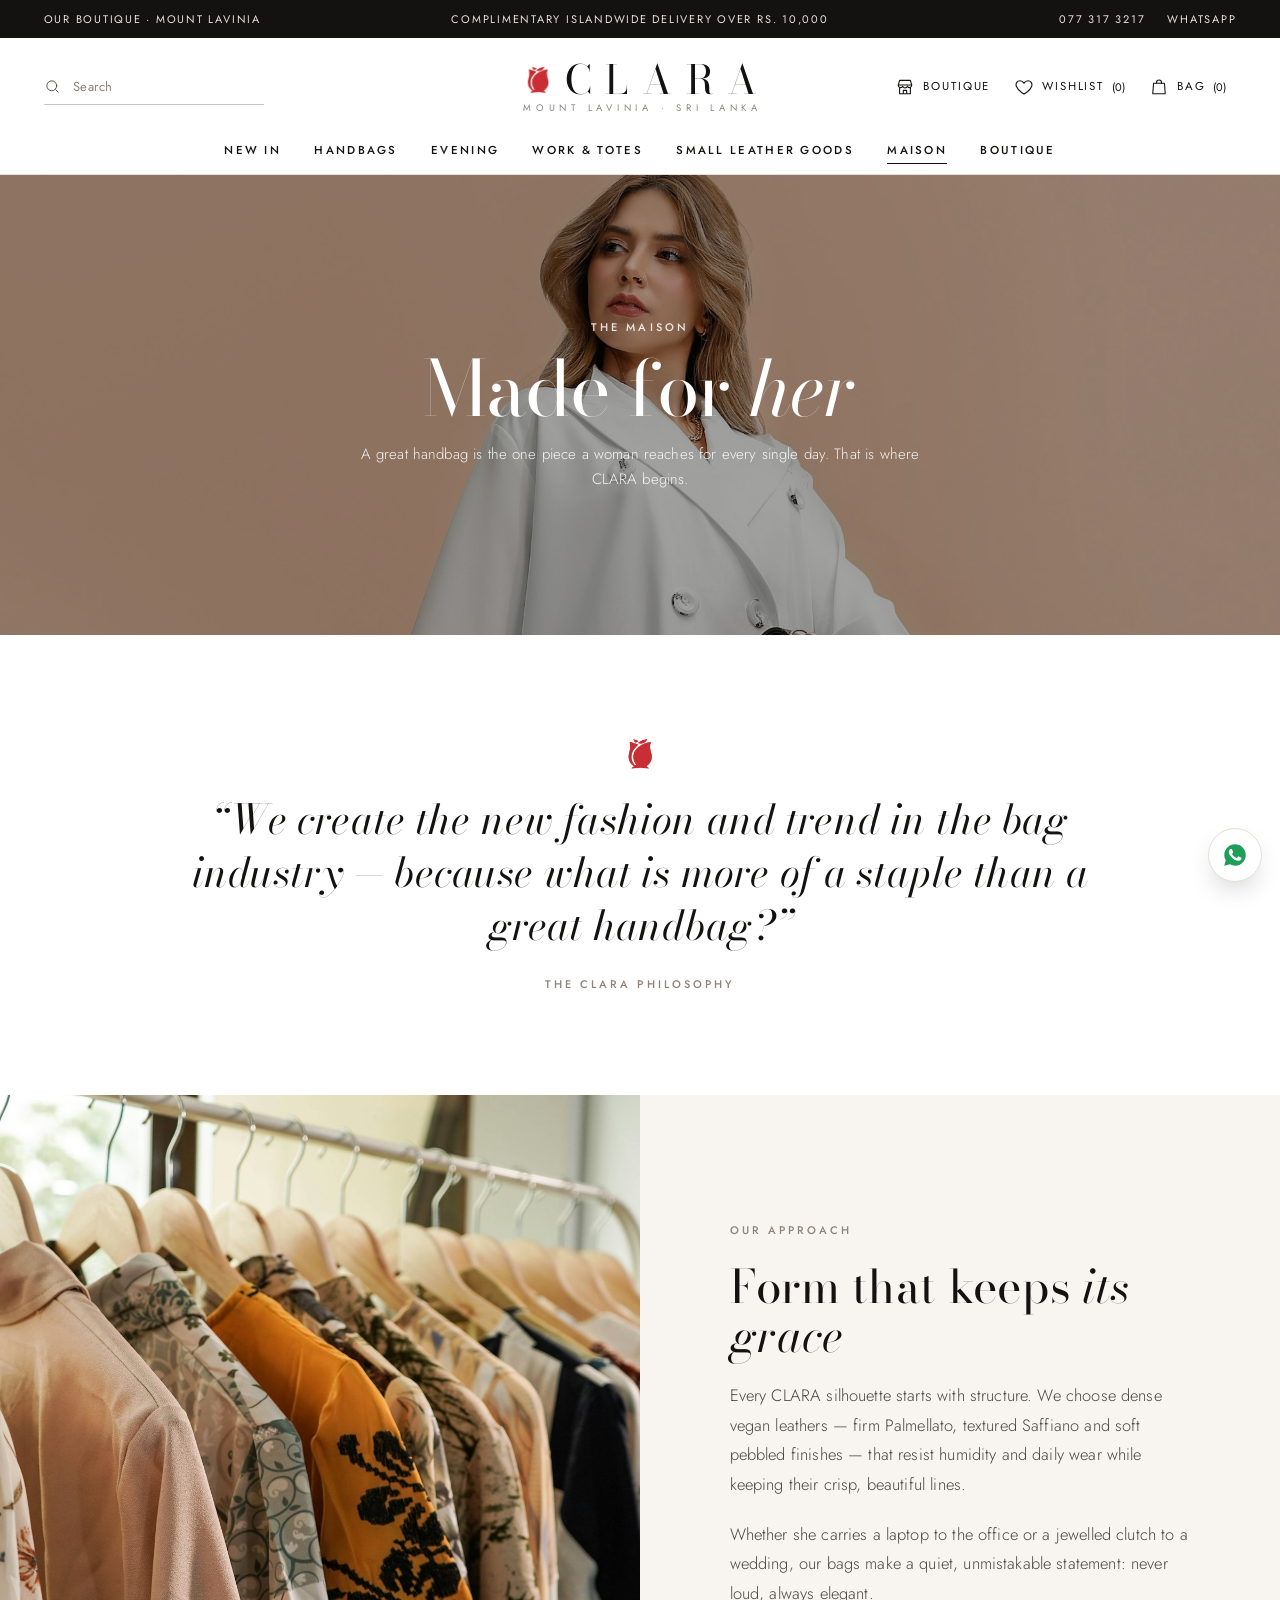
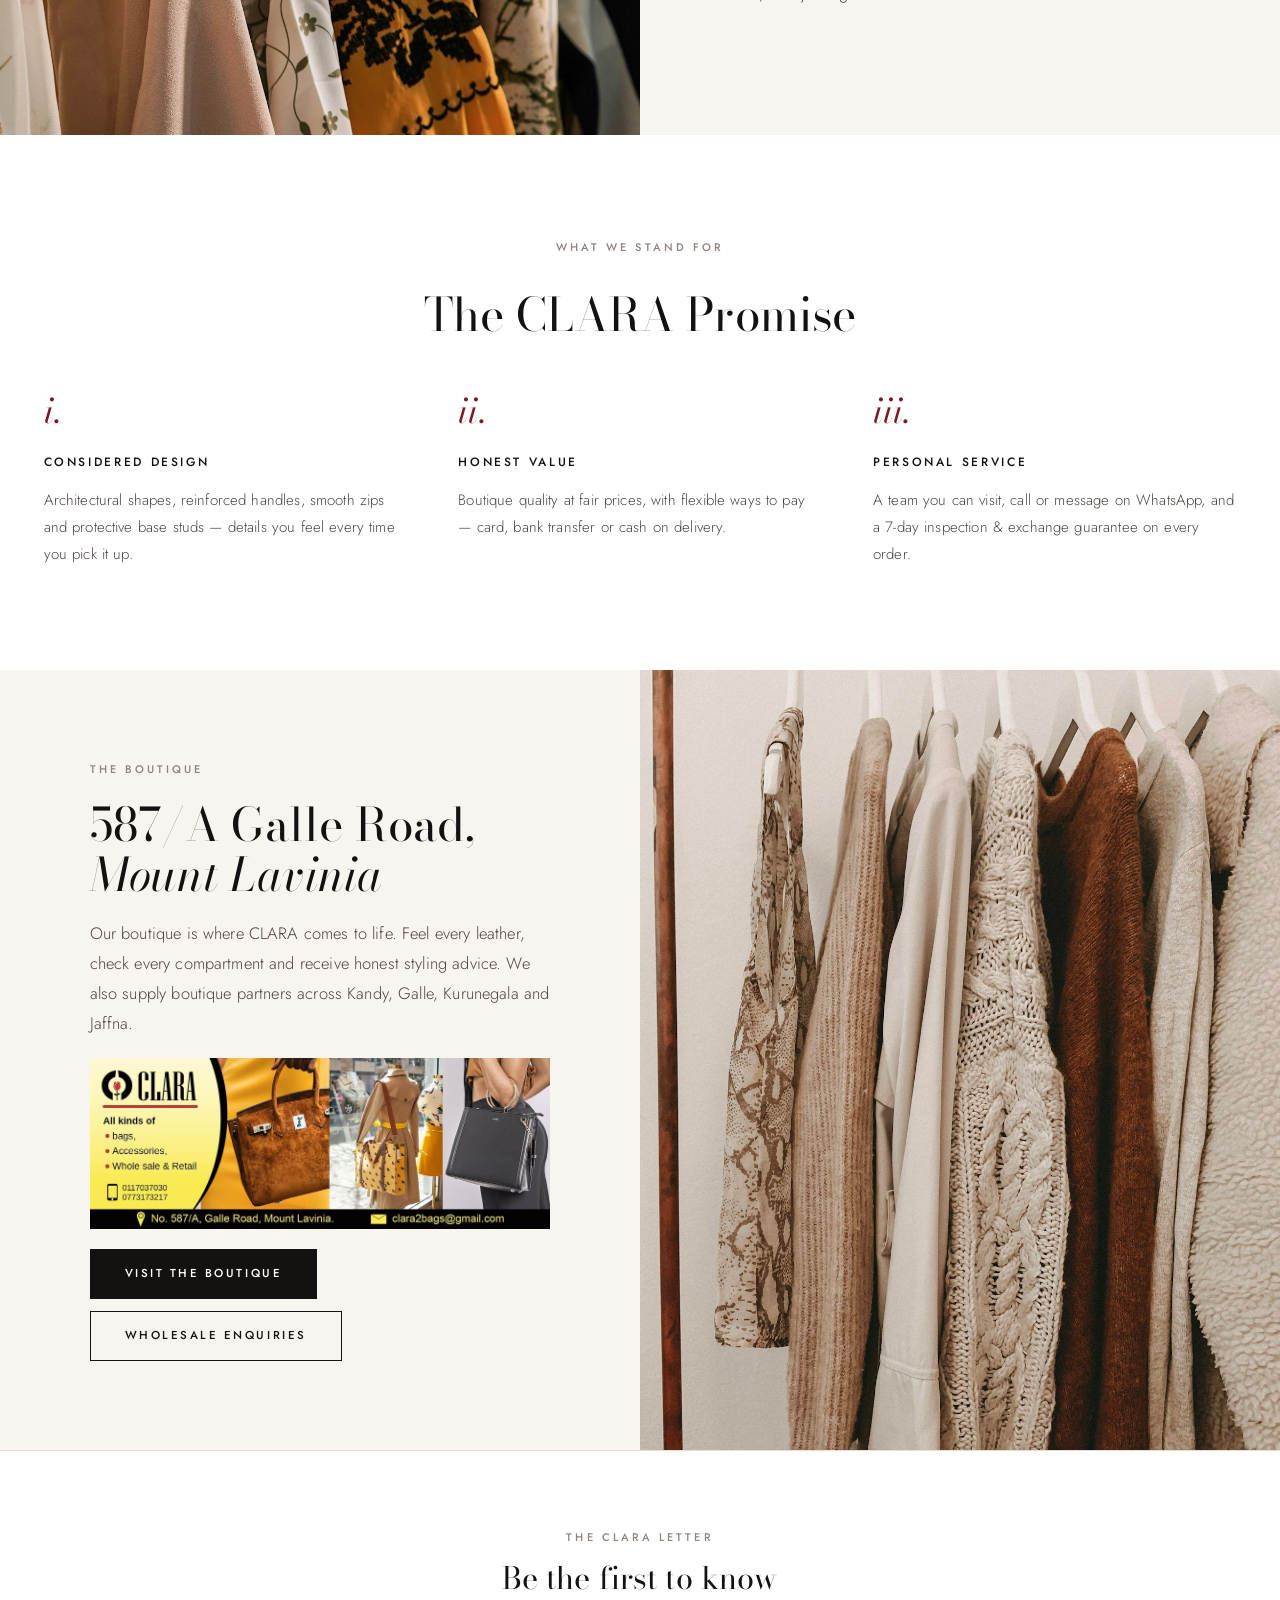
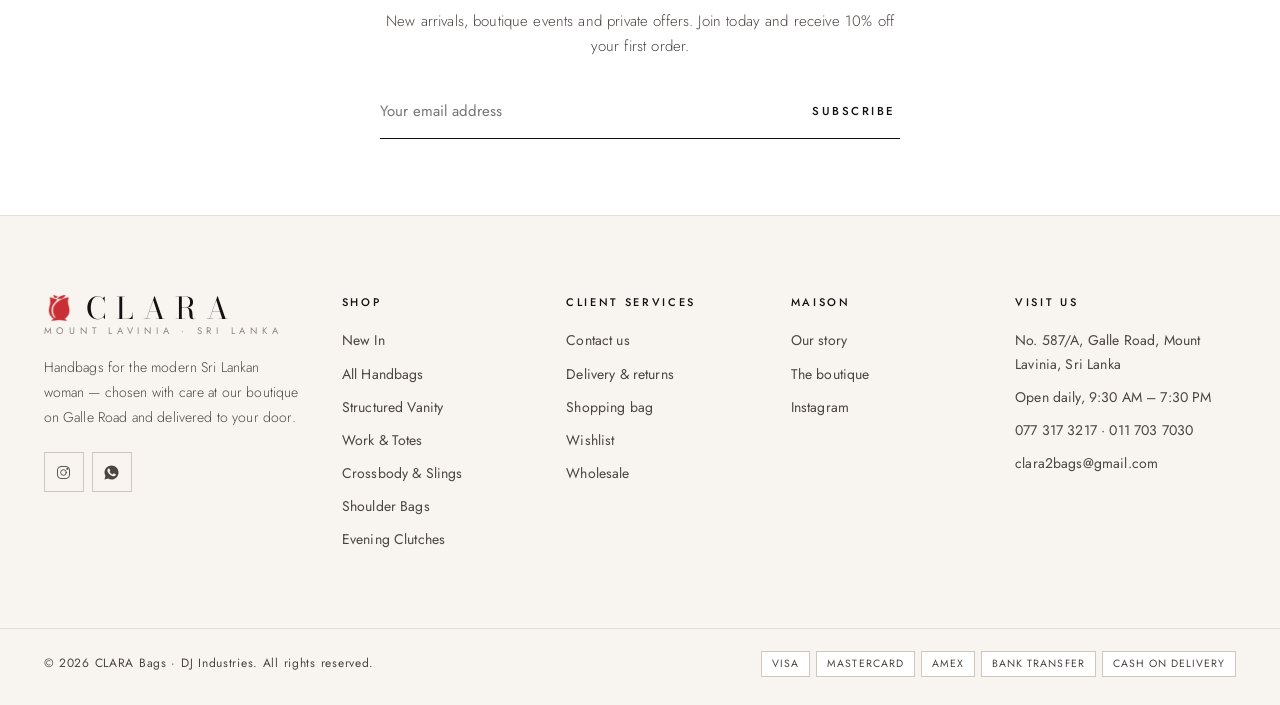
==== commit 6a71fd15: "Rebuild CLARA as a traditional luxury e-commerce maison Completely new design, modelled on luxury ho" ====
--- a/about.html
+++ b/about.html
@@ -3,13 +3,13 @@
 <head>
   <meta charset="UTF-8">
   <meta name="viewport" content="width=device-width, initial-scale=1.0">
-  <title>Our Story | CLARA Bags Sri Lanka</title>
-  <meta name="description" content="The story of CLARA Bags — handbags for the modern Sri Lankan woman, from our boutique on Galle Road, Mount Lavinia.">
-  <meta name="theme-color" content="#FBF7F3">
+  <title>The Maison | CLARA Sri Lanka</title>
+  <meta name="description" content="The story of CLARA — handbags for the modern Sri Lankan woman, from our boutique on Galle Road, Mount Lavinia.">
+  <meta name="theme-color" content="#FFFFFF">
   <link rel="icon" type="image/png" href="assets/favicon.png">
   <link rel="preconnect" href="https://fonts.googleapis.com">
   <link rel="preconnect" href="https://fonts.gstatic.com" crossorigin>
-  <link rel="stylesheet" href="https://fonts.googleapis.com/css2?family=Cormorant+Garamond:ital,wght@0,300;0,400;0,500;0,600;1,300;1,400;1,500&family=Plus+Jakarta+Sans:wght@300;400;500;600;700&display=swap">
+  <link rel="stylesheet" href="https://fonts.googleapis.com/css2?family=Bodoni+Moda:ital,opsz,wght@0,6..96,400;0,6..96,500;1,6..96,400&family=Jost:wght@300;400;500&display=swap">
   <link rel="stylesheet" href="css/main.css">
   <script src="js/products-data.js"></script>
   <script src="js/store.js"></script>
@@ -19,68 +19,52 @@
   <script>Clara.header();</script>
 
   <main id="main">
-    <section class="page-hero">
-      <div class="container page-hero__inner">
-        <div>
-          <nav class="crumbs" aria-label="Breadcrumb"><a href="index.html">Home</a><span class="sep"></span><span class="current">Our story</span></nav>
-          <h1 class="display" style="font-size:clamp(2.6rem,5vw,4.4rem)">Made for <em>her</em></h1>
-          <p class="lead">CLARA began with a simple belief: a great handbag is the one piece every woman reaches for, every single day. So we set out to create bags that feel special — and are made to last.</p>
-        </div>
-        <div class="page-hero__img"><img src="assets/img/mood-day.jpg" alt="Woman in a white shirt dress"></div>
+    <section class="page-banner">
+      <img src="assets/img/wide-coat.jpg" alt="Woman in a white coat carrying a quilted black bag">
+      <div class="page-banner__body">
+        <span class="kicker light">The Maison</span>
+        <h1 class="title-xl">Made for <i>her</i></h1>
+        <p>A great handbag is the one piece a woman reaches for every single day. That is where CLARA begins.</p>
       </div>
     </section>
 
     <section class="section">
-      <div class="container split">
-        <div class="split__media arch reveal"><img src="assets/img/rack.jpg" alt="Soft-toned garments on a boutique rail" loading="lazy"></div>
-        <div class="split__copy">
-          <span class="eyebrow reveal">Our philosophy</span>
-          <h2 class="h2 reveal reveal-d1">Form that keeps <em>its grace</em></h2>
-          <p class="reveal reveal-d2">Every CLARA silhouette starts with structure. We choose dense vegan leathers — firm Palmellato, textured Saffiano and soft pebbled finishes — that resist humidity, daily wear and Colombo's busy streets, while keeping their crisp, beautiful lines.</p>
-          <p class="reveal reveal-d3">Whether she's carrying a laptop to the office or a jewelled clutch to a wedding, our bags are designed to make a quiet, unmistakable statement — never loud, always elegant.</p>
-          <div class="reveal reveal-d4"><a href="shop.html" class="btn btn-dark">Explore the collection <span data-icon="arrow" data-icon-class="arrow"></span></a></div>
-        </div>
+      <div class="container quote">
+        <img src="assets/rose.png" alt="" width="34" height="34" class="reveal">
+        <blockquote class="reveal d1">“We create the new fashion and trend in the bag industry — because what is more of a staple than a great handbag?”</blockquote>
+        <span class="kicker reveal d2">The CLARA philosophy</span>
       </div>
     </section>
 
-    <section class="section bg-blush">
-      <div class="container quote-band">
-        <img src="assets/rose.png" alt="" class="reveal">
-        <blockquote class="reveal reveal-d1">“We create the new fashion and trend in the bag industry — because what is more of a staple than a great handbag?”</blockquote>
-        <cite class="reveal reveal-d2">The CLARA philosophy</cite>
+    <section class="split">
+      <div class="split__img"><img src="assets/img/rack.jpg" alt="Soft-toned garments on a boutique rail" loading="lazy"></div>
+      <div class="split__body">
+        <span class="kicker reveal">Our approach</span>
+        <h2 class="title-lg reveal d1">Form that keeps <i>its grace</i></h2>
+        <p class="body-lg reveal d2">Every CLARA silhouette starts with structure. We choose dense vegan leathers — firm Palmellato, textured Saffiano and soft pebbled finishes — that resist humidity and daily wear while keeping their crisp, beautiful lines.</p>
+        <p class="body-lg reveal d3">Whether she carries a laptop to the office or a jewelled clutch to a wedding, our bags make a quiet, unmistakable statement: never loud, always elegant.</p>
       </div>
     </section>
 
     <section class="section">
       <div class="container">
-        <div class="section-head center">
-          <span class="eyebrow center reveal">What we stand for</span>
-          <h2 class="h2 reveal reveal-d1">The CLARA <em>promise</em></h2>
-        </div>
-        <div class="values">
-          <div class="value reveal reveal-d1"><span class="num">01</span><h3>Considered design</h3><p>Architectural shapes, reinforced handles, smooth zips and protective base studs — details you feel every time you pick it up.</p></div>
-          <div class="value reveal reveal-d2"><span class="num">02</span><h3>Honest value</h3><p>Boutique-quality bags at fair prices, with flexible ways to pay — card, bank transfer or cash on delivery.</p></div>
-          <div class="value reveal reveal-d3"><span class="num">03</span><h3>Real service</h3><p>A real team you can visit, call or WhatsApp — plus a 7-day inspection &amp; exchange guarantee on every order.</p></div>
+        <div class="sec-head centered"><span class="kicker reveal">What we stand for</span><h2 class="title-lg reveal d1">The CLARA Promise</h2></div>
+        <div class="pillars">
+          <div class="pillar reveal d1"><span class="n">i.</span><h3>Considered design</h3><p>Architectural shapes, reinforced handles, smooth zips and protective base studs — details you feel every time you pick it up.</p></div>
+          <div class="pillar reveal d2"><span class="n">ii.</span><h3>Honest value</h3><p>Boutique quality at fair prices, with flexible ways to pay — card, bank transfer or cash on delivery.</p></div>
+          <div class="pillar reveal d3"><span class="n">iii.</span><h3>Personal service</h3><p>A team you can visit, call or message on WhatsApp, and a 7-day inspection &amp; exchange guarantee on every order.</p></div>
         </div>
       </div>
     </section>
 
-    <section class="section bg-ivory">
-      <div class="container split">
-        <div class="split__copy">
-          <span class="eyebrow reveal">The Mount Lavinia boutique</span>
-          <h2 class="h2 reveal reveal-d1">587/A Galle Road — <em>our home</em></h2>
-          <p class="reveal reveal-d2">Our boutique is a little sanctuary for bag lovers. Come in to feel every leather, check every compartment, try strap lengths and get honest styling advice from our team.</p>
-          <p class="reveal reveal-d3">We serve individual shoppers and wholesale partners alike, supplying boutiques across Kandy, Galle, Kurunegala and Jaffna.</p>
-          <div class="reveal reveal-d4" style="display:flex;gap:12px;flex-wrap:wrap">
-            <a href="contact.html" class="btn btn-rose">Visit us</a>
-            <a href="contact.html#enquiry" class="btn btn-outline">Wholesale enquiries</a>
-          </div>
-        </div>
-        <div class="reveal" style="display:grid;gap:16px">
-          <div class="split__media" style="aspect-ratio:4/3"><img src="assets/img/boutique.jpg" alt="Boutique interior with neutral garments" loading="lazy"></div>
-          <img src="assets/banner.jpg" alt="CLARA boutique banner with address and phone numbers" style="border-radius:16px;box-shadow:var(--shadow)" loading="lazy">
-        </div>
+    <section class="split reverse">
+      <div class="split__img"><img src="assets/img/boutique.jpg" alt="Boutique interior" loading="lazy"></div>
+      <div class="split__body">
+        <span class="kicker reveal">The Boutique</span>
+        <h2 class="title-lg reveal d1">587/A Galle Road, <i>Mount Lavinia</i></h2>
+        <p class="body-lg reveal d2">Our boutique is where CLARA comes to life. Feel every leather, check every compartment and receive honest styling advice. We also supply boutique partners across Kandy, Galle, Kurunegala and Jaffna.</p>
+        <img src="assets/banner.jpg" alt="CLARA boutique banner with address and phone numbers" class="reveal d3" style="max-width:520px" loading="lazy">
+        <div class="reveal d4" style="display:flex;gap:12px;flex-wrap:wrap"><a href="contact.html" class="btn">Visit the boutique</a><a href="contact.html#enquiry" class="btn btn-outline">Wholesale enquiries</a></div>
       </div>
     </section>
   </main>
--- a/css/main.css
+++ b/css/main.css
@@ -1,986 +1,807 @@
 /* ==========================================================================
-   CLARA Bags — Design System
-   Soft luxury: porcelain & blush surfaces, rose accents from the CLARA emblem,
-   Cormorant Garamond editorial type with Plus Jakarta Sans interface type.
-   ========================================================================== */
-
-/* Fonts are loaded with <link> tags in each page's <head>. */
+   CLARA — Maison design system
+   Traditional luxury e-commerce: white space, Didone headlines, quiet black
+   interface, square edges, hairline rules, wine as the single accent.
+   Fonts (Bodoni Moda + Jost) are loaded with <link> tags in each page head.
+   ========================================================================== */
 
 :root {
-  --porcelain: #FBF7F3;
-  --ivory: #FFFDFB;
-  --blush: #F5E8E1;
-  --blush-deep: #EED8CD;
-  --peach: #E8C6B3;
+  --white: #FFFFFF;
+  --paper: #F8F5F1;
+  --stone: #EFEAE3;
+  --line: #E4DED6;
+  --line-dark: #CFC7BD;
+  --ink: #141210;
+  --ink-2: #4B4541;
+  --muted: #8C847D;
+  --wine: #7A1B24;
+  --wine-deep: #5C121A;
   --rose: #C42E37;
-  --rose-deep: #9E1F28;
-  --wine: #7A1B24;
-  --champagne: #C6A27A;
-  --champagne-soft: #E9DCC8;
-  --noir: #1B1412;
-  --noir-soft: #2A211E;
-  --ink: #2B2220;
-  --muted: #7A6B65;
-  --line: rgba(43, 34, 32, .10);
-  --line-strong: rgba(43, 34, 32, .22);
-  --success: #2F7A55;
-
-  --serif: "Cormorant Garamond", Georgia, "Times New Roman", serif;
-  --sans: "Plus Jakarta Sans", -apple-system, BlinkMacSystemFont, "Segoe UI", sans-serif;
-
-  --radius-sm: 10px;
-  --radius: 18px;
-  --radius-lg: 28px;
-  --arch: 999px 999px var(--radius) var(--radius);
-  --shadow-sm: 0 2px 10px rgba(58, 30, 24, .06);
-  --shadow: 0 18px 40px -18px rgba(58, 30, 24, .28);
-  --shadow-lg: 0 40px 80px -30px rgba(58, 30, 24, .35);
-  --ease: cubic-bezier(.22, .8, .24, 1);
-  --container: 1360px;
-  --gutter: clamp(16px, 4vw, 48px);
-  --header-h: 78px;
+  --gold: #A88B5A;
+  --success: #2E6B4C;
+
+  --serif: "Bodoni Moda", "Didot", "Bodoni 72", Georgia, serif;
+  --sans: "Jost", "Futura", "Helvetica Neue", Arial, sans-serif;
+
+  --container: 1440px;
+  --gutter: clamp(16px, 3.4vw, 48px);
+  --ease: cubic-bezier(.25, .8, .25, 1);
+  --header-h: 150px;
 }
 
 /* ---------- Base ---------- */
 *, *::before, *::after { box-sizing: border-box; }
 html { -webkit-text-size-adjust: 100%; scroll-behavior: smooth; }
 body {
-  margin: 0;
-  font-family: var(--sans);
-  font-size: 15px;
-  line-height: 1.65;
-  color: var(--ink);
-  background: var(--porcelain);
-  -webkit-font-smoothing: antialiased;
-  -moz-osx-font-smoothing: grayscale;
-  overflow-x: hidden;
+  margin: 0; background: var(--white); color: var(--ink);
+  font-family: var(--sans); font-size: 15px; font-weight: 400; line-height: 1.65; letter-spacing: .01em;
+  -webkit-font-smoothing: antialiased; -moz-osx-font-smoothing: grayscale; overflow-x: hidden;
 }
 body.no-scroll { overflow: hidden; }
 img { display: block; max-width: 100%; height: auto; }
 a { color: inherit; text-decoration: none; }
-button { font: inherit; color: inherit; cursor: pointer; background: none; border: 0; padding: 0; }
+button { font: inherit; color: inherit; background: none; border: 0; padding: 0; cursor: pointer; }
 input, select, textarea { font: inherit; color: inherit; }
-::selection { background: var(--rose); color: #fff; }
-:focus-visible { outline: 2px solid var(--rose); outline-offset: 3px; border-radius: 4px; }
-
-h1, h2, h3, h4 { margin: 0; font-weight: 400; }
-p { margin: 0; }
-
-.serif { font-family: var(--serif); }
-.container { width: 100%; max-width: var(--container); margin: 0 auto; padding: 0 var(--gutter); }
-.container-narrow { width: 100%; max-width: 980px; margin: 0 auto; padding: 0 var(--gutter); }
+h1, h2, h3, h4, h5, p { margin: 0; font-weight: 400; }
+ul { margin: 0; padding: 0; list-style: none; }
+::selection { background: var(--wine); color: #fff; }
+:focus-visible { outline: 1px solid var(--ink); outline-offset: 3px; }
+
+.container { width: 100%; max-width: var(--container); margin: 0 auto; padding-left: var(--gutter); padding-right: var(--gutter); }
+.narrow { max-width: 880px; }
+.hidden { display: none !important; }
 .visually-hidden { position: absolute !important; width: 1px; height: 1px; overflow: hidden; clip: rect(0 0 0 0); white-space: nowrap; }
-.hidden { display: none !important; }
-
-/* ---------- Type helpers ---------- */
-.eyebrow {
-  display: inline-flex; align-items: center; gap: 10px;
-  font-size: 11px; font-weight: 600; letter-spacing: .24em; text-transform: uppercase;
-  color: var(--rose);
-}
-.eyebrow::before { content: ""; width: 26px; height: 1px; background: currentColor; opacity: .7; }
-.eyebrow.center::after { content: ""; width: 26px; height: 1px; background: currentColor; opacity: .7; }
-.eyebrow.light { color: var(--champagne-soft); }
-.display {
-  font-family: var(--serif); font-weight: 300; letter-spacing: -.01em; line-height: 1.02;
-  font-size: clamp(2.6rem, 6.2vw, 5.6rem);
-}
-.display em, .h2 em, .h3 em { font-style: italic; color: var(--rose); font-weight: 400; }
-.h2 { font-family: var(--serif); font-weight: 300; font-size: clamp(2.1rem, 4vw, 3.4rem); line-height: 1.08; letter-spacing: -.005em; }
-.h3 { font-family: var(--serif); font-weight: 400; font-size: clamp(1.6rem, 2.6vw, 2.1rem); line-height: 1.15; }
-.lead { font-size: clamp(1rem, 1.3vw, 1.1rem); color: var(--muted); line-height: 1.75; }
+.center { text-align: center; }
+
+/* ---------- Type ---------- */
+.kicker { display: block; font-size: 11px; font-weight: 500; letter-spacing: .28em; text-transform: uppercase; color: var(--muted); }
+.kicker.light { color: rgba(255,255,255,.85); }
+.title-xl { font-family: var(--serif); font-weight: 400; font-size: clamp(2.6rem, 6vw, 5.4rem); line-height: 1.02; letter-spacing: -.01em; }
+.title-lg { font-family: var(--serif); font-weight: 400; font-size: clamp(2rem, 3.6vw, 3.2rem); line-height: 1.08; }
+.title-md { font-family: var(--serif); font-weight: 400; font-size: clamp(1.6rem, 2.4vw, 2.2rem); line-height: 1.15; }
+.title-xl i, .title-lg i, .title-md i { font-style: italic; }
+.body-lg { font-size: 16.5px; line-height: 1.8; color: var(--ink-2); font-weight: 300; }
+.muted { color: var(--muted); }
 .small { font-size: 13px; color: var(--muted); }
 
-.section { padding: clamp(64px, 9vw, 128px) 0; }
-.section-tight { padding: clamp(48px, 6vw, 80px) 0; }
-.container.section, .container.section-tight { padding-left: var(--gutter); padding-right: var(--gutter); }
-.section-head { display: flex; align-items: flex-end; justify-content: space-between; gap: 24px; margin-bottom: clamp(32px, 4vw, 56px); flex-wrap: wrap; }
-.section-head.center { flex-direction: column; align-items: center; text-align: center; }
-.section-head .h2 { margin-top: 14px; }
-.section-head p.lead { max-width: 560px; margin-top: 14px; }
-.bg-blush { background: var(--blush); }
-.bg-ivory { background: var(--ivory); }
-.bg-noir { background: var(--noir); color: #F3E9E4; }
-
-/* ---------- Buttons ---------- */
+.section { padding: clamp(64px, 8vw, 120px) 0; }
+.section-sm { padding: clamp(40px, 5vw, 72px) 0; }
+.bg-paper { background: var(--paper); }
+.bg-ink { background: var(--ink); color: #EDE7E1; }
+
+.sec-head { display: flex; align-items: flex-end; justify-content: space-between; gap: 24px; margin-bottom: clamp(28px, 3.4vw, 48px); flex-wrap: wrap; }
+.sec-head .title-lg { margin-top: 10px; }
+.sec-head.centered { flex-direction: column; align-items: center; text-align: center; }
+.sec-head__tools { display: flex; align-items: center; gap: 22px; }
+
+/* ---------- Buttons & links ---------- */
 .btn {
-  --btn-bg: var(--noir); --btn-fg: #fff;
   display: inline-flex; align-items: center; justify-content: center; gap: 10px;
-  min-height: 52px; padding: 0 30px;
-  border-radius: 999px; border: 1px solid transparent;
-  background: var(--btn-bg); color: var(--btn-fg);
-  font-size: 12px; font-weight: 600; letter-spacing: .16em; text-transform: uppercase;
-  transition: transform .35s var(--ease), background .3s, color .3s, border-color .3s, box-shadow .35s var(--ease);
-  white-space: nowrap;
-}
-.btn svg { width: 16px; height: 16px; transition: transform .35s var(--ease); }
-.btn:hover { transform: translateY(-2px); box-shadow: var(--shadow); }
-.btn:hover svg.arrow { transform: translateX(4px); }
-.btn-rose { --btn-bg: var(--rose); }
-.btn-rose:hover { --btn-bg: var(--rose-deep); }
-.btn-dark:hover { --btn-bg: var(--wine); }
-.btn-light { --btn-bg: #fff; --btn-fg: var(--noir); }
-.btn-light:hover { --btn-bg: var(--blush); }
-.btn-outline { --btn-bg: transparent; --btn-fg: var(--noir); border-color: var(--line-strong); }
-.btn-outline:hover { --btn-bg: var(--noir); --btn-fg: #fff; border-color: var(--noir); }
-.btn-outline-light { --btn-bg: transparent; --btn-fg: #fff; border-color: rgba(255,255,255,.4); }
-.btn-outline-light:hover { --btn-bg: #fff; --btn-fg: var(--noir); }
-.btn-whatsapp { --btn-bg: #fff; --btn-fg: var(--noir); border-color: var(--line-strong); }
-.btn-whatsapp svg { color: #25A366; }
-.btn-whatsapp:hover { border-color: #25A366; }
+  min-height: 50px; padding: 0 34px; border: 1px solid var(--ink); background: var(--ink); color: #fff;
+  font-size: 11.5px; font-weight: 500; letter-spacing: .22em; text-transform: uppercase; white-space: nowrap;
+  transition: background .3s var(--ease), color .3s var(--ease), border-color .3s var(--ease);
+}
+.btn:hover { background: var(--wine); border-color: var(--wine); }
+.btn .ic { width: 16px; height: 16px; }
+.btn-outline { background: transparent; color: var(--ink); }
+.btn-outline:hover { background: var(--ink); color: #fff; border-color: var(--ink); }
+.btn-white { background: #fff; color: var(--ink); border-color: #fff; }
+.btn-white:hover { background: transparent; color: #fff; border-color: #fff; }
+.btn-ghost-white { background: transparent; color: #fff; border-color: rgba(255,255,255,.7); }
+.btn-ghost-white:hover { background: #fff; color: var(--ink); border-color: #fff; }
+.btn-wine { background: var(--wine); border-color: var(--wine); }
+.btn-wine:hover { background: var(--wine-deep); border-color: var(--wine-deep); }
 .btn-block { width: 100%; }
-.btn-sm { min-height: 42px; padding: 0 20px; font-size: 11px; }
-.btn[disabled], .btn.is-disabled { opacity: .45; pointer-events: none; }
-
-.link-underline {
-  position: relative; display: inline-flex; align-items: center; gap: 8px;
-  font-size: 12px; font-weight: 600; letter-spacing: .16em; text-transform: uppercase;
-}
-.link-underline::after {
-  content: ""; position: absolute; left: 0; right: 0; bottom: -5px; height: 1px; background: currentColor;
-  transform-origin: right; transition: transform .45s var(--ease);
-}
-.link-underline:hover::after { transform: scaleX(0); }
-.link-underline svg { width: 15px; height: 15px; }
-
-/* ---------- Icons ---------- */
-.ic { width: 20px; height: 20px; flex-shrink: 0; stroke: currentColor; fill: none; stroke-width: 1.6; stroke-linecap: round; stroke-linejoin: round; }
+.btn-sm { min-height: 40px; padding: 0 18px; font-size: 10.5px; }
+.btn[disabled] { opacity: .5; pointer-events: none; }
+/* Aliases used by store.js */
+.btn-dark { }
+.btn-rose { background: var(--ink); border-color: var(--ink); }
+.btn-rose:hover { background: var(--wine); border-color: var(--wine); }
+
+.link {
+  display: inline-flex; align-items: center; gap: 8px; padding-bottom: 4px;
+  font-size: 11.5px; font-weight: 500; letter-spacing: .22em; text-transform: uppercase;
+  border-bottom: 1px solid currentColor; transition: opacity .25s;
+}
+.link:hover { opacity: .6; }
+.link-plain { text-decoration: underline; text-underline-offset: 4px; text-decoration-thickness: 1px; }
+.link-plain:hover { color: var(--wine); }
+
+.ic { width: 20px; height: 20px; flex-shrink: 0; fill: none; stroke: currentColor; stroke-width: 1.3; stroke-linecap: round; stroke-linejoin: round; }
 [data-icon] { display: inline-flex; }
 
 /* ==========================================================================
-   ANNOUNCEMENT + HEADER
-   ========================================================================== */
-.announce {
-  background: var(--noir); color: #EADAD2;
-  font-size: 11.5px; letter-spacing: .14em; text-transform: uppercase; font-weight: 500;
-  height: 38px; overflow: hidden; position: relative;
-}
-.announce__track { position: absolute; inset: 0; }
-.announce__item {
-  position: absolute; inset: 0; display: flex; align-items: center; justify-content: center; gap: 10px;
-  padding: 0 16px; text-align: center;
-  opacity: 0; transform: translateY(100%); transition: opacity .6s var(--ease), transform .6s var(--ease);
-}
-.announce__item.is-active { opacity: 1; transform: none; }
-.announce__item.is-leaving { opacity: 0; transform: translateY(-100%); }
-.announce__item strong { color: var(--champagne); font-weight: 600; }
-.announce__item { white-space: nowrap; }
-.announce__item .dot { width: 5px; height: 5px; border-radius: 50%; background: var(--rose); flex-shrink: 0; }
-
-.site-header {
-  position: sticky; top: 0; z-index: 60;
-  background: rgba(251, 247, 243, .86);
-  backdrop-filter: saturate(180%) blur(16px); -webkit-backdrop-filter: saturate(180%) blur(16px);
-  border-bottom: 1px solid transparent;
-  transition: border-color .3s, box-shadow .3s, background .3s;
-}
-.site-header.is-scrolled { border-bottom-color: var(--line); box-shadow: 0 8px 30px -20px rgba(58,30,24,.35); background: rgba(251, 247, 243, .94); }
-.header-inner {
-  height: var(--header-h);
-  display: grid; grid-template-columns: 1fr auto 1fr; align-items: center; gap: 16px;
-}
-.nav-left, .nav-right { display: flex; align-items: center; gap: 4px; }
-.nav-right { justify-content: flex-end; }
-.nav-link {
-  position: relative; display: inline-flex; align-items: center; gap: 6px; height: var(--header-h);
-  padding: 0 14px; font-size: 12px; font-weight: 600; letter-spacing: .15em; text-transform: uppercase; color: var(--ink);
-}
-.nav-link::after {
-  content: ""; position: absolute; left: 14px; right: 14px; bottom: 24px; height: 1px; background: var(--rose);
-  transform: scaleX(0); transform-origin: left; transition: transform .4s var(--ease);
-}
-.nav-link:hover::after, .nav-link.is-active::after { transform: scaleX(1); }
-.nav-link.is-active { color: var(--rose); }
-.nav-link .chev { width: 13px; height: 13px; transition: transform .3s; }
-
-.brand { display: inline-flex; flex-direction: column; align-items: center; gap: 2px; line-height: 1; }
-.brand__row { display: inline-flex; align-items: center; gap: 10px; }
-.brand__rose { width: 30px; height: 30px; transition: transform .6s var(--ease); }
-.brand:hover .brand__rose { transform: rotate(-8deg) scale(1.08); }
-.brand__name { font-family: var(--serif); font-size: 30px; font-weight: 500; letter-spacing: .32em; margin-right: -.32em; color: var(--noir); }
-.brand__tag { font-size: 8.5px; letter-spacing: .42em; text-transform: uppercase; color: var(--muted); margin-right: -.42em; font-weight: 600; }
-
-.icon-btn {
-  position: relative; width: 44px; height: 44px; border-radius: 50%;
-  display: inline-flex; align-items: center; justify-content: center; color: var(--ink);
-  transition: background .25s, color .25s;
-}
-.icon-btn:hover { background: var(--blush); color: var(--rose); }
-.icon-btn .ic { width: 21px; height: 21px; }
-.icon-btn .count {
-  position: absolute; top: 4px; right: 2px; min-width: 18px; height: 18px; padding: 0 5px; border-radius: 999px;
-  background: var(--rose); color: #fff; font-size: 10px; font-weight: 700; line-height: 18px; text-align: center;
-  transform: scale(0); transition: transform .35s var(--ease);
-}
-.icon-btn .count.is-visible { transform: scale(1); }
-.menu-toggle { display: none; }
-
-/* Mega menu */
-.has-mega { position: static; }
-.mega {
-  position: absolute; left: 0; right: 0; top: 100%;
-  background: var(--ivory); border-top: 1px solid var(--line); box-shadow: 0 30px 50px -30px rgba(58,30,24,.35);
-  opacity: 0; visibility: hidden; transform: translateY(-8px);
-  transition: opacity .3s var(--ease), transform .3s var(--ease), visibility .3s;
-}
-.has-mega:hover .mega, .has-mega:focus-within .mega { opacity: 1; visibility: visible; transform: none; }
-.has-mega:hover .chev { transform: rotate(180deg); }
-.mega__inner { display: grid; grid-template-columns: 1fr 1fr 1.4fr; gap: 48px; padding: 40px var(--gutter) 48px; max-width: var(--container); margin: 0 auto; }
-.mega h5 { margin: 0 0 18px; font-size: 11px; letter-spacing: .22em; text-transform: uppercase; color: var(--muted); font-weight: 600; }
-.mega ul { list-style: none; margin: 0; padding: 0; display: grid; gap: 12px; }
-.mega ul a { font-family: var(--serif); font-size: 22px; transition: color .2s, padding .3s var(--ease); }
-.mega ul a:hover { color: var(--rose); padding-left: 6px; }
-.mega__features { display: grid; grid-template-columns: 1fr 1fr; gap: 16px; }
-.mega__card { position: relative; border-radius: var(--radius); overflow: hidden; aspect-ratio: 4/5; }
-.mega__card img { width: 100%; height: 100%; object-fit: cover; transition: transform 1s var(--ease); }
-.mega__card:hover img { transform: scale(1.06); }
-.mega__card span {
-  position: absolute; left: 14px; bottom: 14px; right: 14px; color: #fff; font-family: var(--serif); font-size: 22px;
-  text-shadow: 0 2px 16px rgba(0,0,0,.4);
-}
-.mega__card::after { content: ""; position: absolute; inset: 0; background: linear-gradient(to top, rgba(27,20,18,.55), transparent 55%); }
-.mega__card span { z-index: 1; }
-
-/* Mobile drawer menu */
-.mobile-nav {
-  position: fixed; inset: 0; z-index: 90; pointer-events: none;
-}
-.mobile-nav__scrim { position: absolute; inset: 0; background: rgba(27,20,18,.45); opacity: 0; transition: opacity .35s; }
-.mobile-nav__panel {
-  position: absolute; top: 0; bottom: 0; left: 0; width: min(420px, 88vw);
-  background: var(--porcelain); transform: translateX(-100%); transition: transform .45s var(--ease);
-  display: flex; flex-direction: column; overflow-y: auto;
-}
-.mobile-nav.is-open { pointer-events: auto; }
-.mobile-nav.is-open .mobile-nav__scrim { opacity: 1; }
-.mobile-nav.is-open .mobile-nav__panel { transform: none; }
-.mobile-nav__head { display: flex; align-items: center; justify-content: space-between; padding: 18px 20px; border-bottom: 1px solid var(--line); }
-.mobile-nav__links { padding: 12px 20px; }
-.mobile-nav__links a { display: flex; justify-content: space-between; align-items: center; padding: 16px 0; border-bottom: 1px solid var(--line); font-family: var(--serif); font-size: 26px; }
-.mobile-nav__links a .ic { width: 18px; height: 18px; color: var(--muted); }
-.mobile-nav__cats { padding: 18px 20px; display: grid; grid-template-columns: 1fr 1fr; gap: 10px; }
-.mobile-nav__cats a { padding: 12px 14px; border-radius: 12px; background: var(--blush); font-size: 13px; font-weight: 500; }
-.mobile-nav__foot { margin-top: auto; padding: 20px; background: var(--blush); font-size: 13px; color: var(--muted); display: grid; gap: 6px; }
-.mobile-nav__foot a { color: var(--ink); font-weight: 600; }
+   HEADER
+   ========================================================================== */
+.topbar { background: var(--ink); color: #E9E2DB; font-size: 11px; letter-spacing: .16em; text-transform: uppercase; }
+.topbar__inner { display: grid; grid-template-columns: 1fr auto 1fr; align-items: center; height: 38px; gap: 16px; }
+.topbar__left, .topbar__right { display: flex; gap: 22px; white-space: nowrap; }
+.topbar__right { justify-content: flex-end; }
+.topbar a:hover { color: #fff; text-decoration: underline; text-underline-offset: 3px; }
+.topbar__msgs { position: relative; height: 38px; min-width: 520px; overflow: hidden; text-align: center; }
+.topbar__msgs span { position: absolute; inset: 0; display: flex; align-items: center; justify-content: center; opacity: 0; transform: translateY(8px); transition: opacity .6s, transform .6s; white-space: nowrap; }
+.topbar__msgs span.is-active { opacity: 1; transform: none; }
+
+.site-header { position: sticky; top: 0; z-index: 60; background: #fff; border-bottom: 1px solid var(--line); transition: box-shadow .3s; }
+.site-header.is-scrolled { box-shadow: 0 6px 24px -18px rgba(0,0,0,.35); }
+.masthead { display: grid; grid-template-columns: 1fr auto 1fr; align-items: center; gap: 20px; padding-top: 22px; padding-bottom: 14px; transition: padding .35s var(--ease); }
+.site-header.is-scrolled .masthead { padding-top: 12px; padding-bottom: 6px; }
+.masthead__left { display: flex; align-items: center; gap: 8px; }
+.masthead__right { display: flex; justify-content: flex-end; align-items: center; gap: 4px; }
+
+.search-inline { display: flex; align-items: center; gap: 10px; border-bottom: 1px solid var(--line-dark); width: 220px; padding: 6px 0; }
+.search-inline .ic { width: 17px; height: 17px; color: var(--ink-2); }
+.search-inline input { border: 0; outline: none; background: transparent; width: 100%; font-size: 13px; letter-spacing: .04em; }
+.search-inline input::placeholder { color: var(--muted); }
+
+.logo { display: inline-flex; flex-direction: column; align-items: center; gap: 4px; line-height: 1; }
+.logo__row { display: inline-flex; align-items: center; gap: 12px; }
+.logo__rose { width: 30px; height: 30px; transition: width .35s var(--ease), height .35s var(--ease); }
+.logo__name { font-family: var(--serif); font-weight: 400; font-size: 40px; letter-spacing: .34em; margin-right: -.34em; color: var(--ink); transition: font-size .35s var(--ease); }
+.logo__tag { font-size: 9.5px; letter-spacing: .5em; margin-right: -.5em; text-transform: uppercase; color: var(--muted); transition: opacity .3s, height .3s; }
+.site-header.is-scrolled .logo__name { font-size: 30px; }
+.site-header.is-scrolled .logo__rose { width: 24px; height: 24px; }
+.site-header.is-scrolled .logo__tag { opacity: 0; height: 0; }
+
+.hbtn { position: relative; display: inline-flex; align-items: center; gap: 8px; height: 40px; padding: 0 10px; font-size: 11.5px; letter-spacing: .16em; text-transform: uppercase; transition: color .2s; }
+.hbtn:hover { color: var(--wine); }
+.hbtn .ic { width: 20px; height: 20px; }
+.hbtn .count { font-size: 11px; letter-spacing: 0; }
+.hbtn .count::before { content: "("; } .hbtn .count::after { content: ")"; }
+.hbtn-icon-only { display: none; }
+
+/* Primary nav */
+.primary-nav { display: flex; justify-content: center; gap: clamp(18px, 2.6vw, 40px); }
+.primary-nav > li > a, .primary-nav > li > button {
+  position: relative; display: inline-flex; align-items: center; height: 46px;
+  font-size: 11.5px; font-weight: 500; letter-spacing: .2em; text-transform: uppercase;
+}
+.primary-nav > li > a::after, .primary-nav > li > button::after {
+  content: ""; position: absolute; left: 0; right: 0; bottom: 10px; height: 1px; background: var(--ink);
+  transform: scaleX(0); transition: transform .35s var(--ease);
+}
+.primary-nav > li:hover > a::after, .primary-nav > li > a.is-active::after, .primary-nav > li:focus-within > a::after { transform: scaleX(1); }
+.primary-nav .is-sale { color: var(--wine); }
+
+.mega { position: absolute; left: 0; right: 0; top: 100%; background: #fff; border-top: 1px solid var(--line); border-bottom: 1px solid var(--line); opacity: 0; visibility: hidden; transition: opacity .25s, visibility .25s; }
+.primary-nav > li:hover .mega, .primary-nav > li:focus-within .mega { opacity: 1; visibility: visible; }
+.mega__inner { display: grid; grid-template-columns: repeat(3, 1fr) 2fr; gap: 40px; padding-top: 36px; padding-bottom: 44px; }
+.mega h6 { margin: 0 0 16px; font-size: 11px; font-weight: 500; letter-spacing: .22em; text-transform: uppercase; color: var(--muted); }
+.mega li + li { margin-top: 10px; }
+.mega li a { font-size: 14px; letter-spacing: .02em; }
+.mega li a:hover { text-decoration: underline; text-underline-offset: 4px; }
+.mega__feature { display: grid; grid-template-columns: 1fr 1fr; gap: 16px; }
+.mega__feature a { display: grid; gap: 10px; }
+.mega__feature .img { aspect-ratio: 4/5; overflow: hidden; background: var(--stone); }
+.mega__feature img { width: 100%; height: 100%; object-fit: cover; transition: transform 1s var(--ease); }
+.mega__feature a:hover img { transform: scale(1.04); }
+.mega__feature span { font-size: 11px; letter-spacing: .22em; text-transform: uppercase; }
+
+/* Mobile menu */
+.menu-btn { display: none; }
+.mnav { position: fixed; inset: 0; z-index: 90; pointer-events: none; }
+.mnav__scrim { position: absolute; inset: 0; background: rgba(0,0,0,.4); opacity: 0; transition: opacity .3s; }
+.mnav__panel { position: absolute; top: 0; left: 0; bottom: 0; width: min(400px, 88vw); background: #fff; transform: translateX(-100%); transition: transform .4s var(--ease); display: flex; flex-direction: column; overflow-y: auto; }
+.mnav.is-open { pointer-events: auto; }
+.mnav.is-open .mnav__scrim { opacity: 1; }
+.mnav.is-open .mnav__panel { transform: none; }
+.mnav__head { display: flex; justify-content: space-between; align-items: center; padding: 14px 18px; border-bottom: 1px solid var(--line); }
+.mnav__links a { display: flex; justify-content: space-between; align-items: center; padding: 17px 20px; border-bottom: 1px solid var(--line); font-size: 12.5px; letter-spacing: .2em; text-transform: uppercase; }
+.mnav__links a .ic { width: 16px; height: 16px; color: var(--muted); }
+.mnav__foot { margin-top: auto; padding: 22px 20px; background: var(--paper); font-size: 13px; color: var(--ink-2); display: grid; gap: 6px; }
 
 /* Search overlay */
-.search-overlay {
-  position: fixed; inset: 0; z-index: 95; background: rgba(251,247,243,.97);
-  backdrop-filter: blur(10px); display: flex; flex-direction: column; align-items: center; padding: 14vh var(--gutter) 40px;
-  opacity: 0; visibility: hidden; transition: opacity .35s, visibility .35s;
-}
-.search-overlay.is-open { opacity: 1; visibility: visible; }
-.search-overlay form { width: 100%; max-width: 760px; display: flex; align-items: center; gap: 14px; border-bottom: 1px solid var(--ink); padding-bottom: 12px; }
-.search-overlay input { flex: 1; border: 0; background: transparent; font-family: var(--serif); font-size: clamp(28px, 5vw, 48px); outline: none; min-width: 0; }
-.search-overlay .close { position: absolute; top: 20px; right: 20px; }
-.search-suggest { margin-top: 28px; width: 100%; max-width: 760px; display: flex; flex-wrap: wrap; gap: 10px; align-items: center; }
-.search-suggest span { font-size: 11px; letter-spacing: .2em; text-transform: uppercase; color: var(--muted); margin-right: 6px; }
-.chip {
-  display: inline-flex; align-items: center; gap: 8px; height: 40px; padding: 0 18px; border-radius: 999px;
-  border: 1px solid var(--line-strong); background: transparent; font-size: 13px; font-weight: 500; white-space: nowrap;
-  transition: background .25s, color .25s, border-color .25s;
-}
-.chip:hover { border-color: var(--ink); }
-.chip.is-active { background: var(--noir); color: #fff; border-color: var(--noir); }
-.chip .ic { width: 15px; height: 15px; }
-.chip .n { font-size: 11px; opacity: .6; }
-
-/* ==========================================================================
-   HOME — HERO
-   ========================================================================== */
-.hero { position: relative; overflow: hidden; background: linear-gradient(180deg, var(--porcelain) 0%, var(--blush) 100%); }
-.hero__inner { display: grid; grid-template-columns: 1.05fr .95fr; align-items: center; gap: clamp(24px, 5vw, 80px); padding-top: clamp(40px, 6vw, 80px); padding-bottom: clamp(56px, 7vw, 96px); }
-.hero__copy { position: relative; z-index: 2; }
-.hero__copy .display { margin: 22px 0 24px; }
-.hero__copy .lead { max-width: 500px; }
-.hero__actions { display: flex; flex-wrap: wrap; gap: 14px; margin-top: 36px; }
-.hero__proof { display: flex; gap: clamp(20px, 4vw, 44px); margin-top: 48px; padding-top: 28px; border-top: 1px solid var(--line); flex-wrap: wrap; }
-.hero__proof div { display: grid; gap: 2px; }
-.hero__proof strong { font-family: var(--serif); font-size: 34px; font-weight: 400; line-height: 1; color: var(--noir); }
-.hero__proof span { font-size: 12px; color: var(--muted); letter-spacing: .04em; }
-
-.hero__visual { position: relative; justify-self: center; width: 100%; max-width: 560px; }
-.hero__arch {
-  position: relative; aspect-ratio: 4 / 5; border-radius: var(--arch); overflow: hidden;
-  background: var(--peach); box-shadow: var(--shadow-lg);
-}
-.hero__arch img { width: 100%; height: 100%; object-fit: cover; object-position: center 30%; animation: heroZoom 14s var(--ease) both; }
-@keyframes heroZoom { from { transform: scale(1.12); } to { transform: scale(1); } }
-.hero__mini {
-  position: absolute; left: -12%; bottom: 9%; z-index: 3;
-  display: flex; align-items: center; gap: 14px; padding: 12px 18px 12px 12px;
-  background: rgba(255, 253, 251, .92); backdrop-filter: blur(12px); border-radius: 18px; box-shadow: var(--shadow);
-  animation: floatY 6s ease-in-out infinite;
-}
-.hero__mini img { width: 58px; height: 70px; border-radius: 12px; object-fit: cover; }
-.hero__mini small { display: block; font-size: 10px; letter-spacing: .2em; text-transform: uppercase; color: var(--rose); font-weight: 600; }
-.hero__mini b { display: block; font-family: var(--serif); font-size: 19px; font-weight: 500; line-height: 1.15; }
-.hero__mini em { font-style: normal; font-size: 13px; color: var(--muted); }
-@keyframes floatY { 50% { transform: translateY(-10px); } }
-
-.spin-badge {
-  position: absolute; right: -6%; top: 6%; z-index: 3; width: 128px; height: 128px; border-radius: 50%;
-  background: var(--noir); color: #fff; display: grid; place-items: center; box-shadow: var(--shadow);
-}
-.spin-badge svg.ring { position: absolute; inset: 0; width: 100%; height: 100%; animation: spin 22s linear infinite; }
-.spin-badge svg.ring text { font-size: 10.6px; letter-spacing: 3.2px; fill: #EADAD2; font-family: var(--sans); font-weight: 600; text-transform: uppercase; }
-.spin-badge img { width: 40px; height: 40px; }
-@keyframes spin { to { transform: rotate(360deg); } }
-
-.hero__petal { position: absolute; border-radius: 50%; filter: blur(60px); opacity: .55; z-index: 0; pointer-events: none; }
-.hero__petal.one { width: 420px; height: 420px; background: #F2C9C0; top: -120px; right: 18%; }
-.hero__petal.two { width: 360px; height: 360px; background: #F7E1D3; bottom: -160px; left: -80px; }
-
-/* Marquee */
-.marquee { background: var(--rose); color: #fff; overflow: hidden; padding: 18px 0; }
-.marquee__track { display: flex; width: max-content; animation: marquee 38s linear infinite; }
-.marquee:hover .marquee__track { animation-play-state: paused; }
-.marquee__item { display: inline-flex; align-items: center; gap: 28px; padding-right: 28px; font-family: var(--serif); font-size: clamp(20px, 2.4vw, 28px); font-style: italic; white-space: nowrap; }
-.marquee__item img { width: 22px; height: 22px; filter: brightness(0) invert(1); opacity: .85; }
-@keyframes marquee { to { transform: translateX(-50%); } }
-
-/* Category arches */
-.cat-rail { display: grid; grid-template-columns: repeat(6, 1fr); gap: clamp(14px, 2vw, 26px); }
-.cat-card { display: grid; gap: 16px; text-align: center; }
-.cat-card__media { position: relative; aspect-ratio: 3/4; border-radius: var(--arch); overflow: hidden; background: var(--blush-deep); }
-.cat-card__media img { width: 100%; height: 100%; object-fit: cover; transition: transform 1.1s var(--ease); }
-.cat-card__media::after { content: ""; position: absolute; inset: 0; border-radius: inherit; box-shadow: inset 0 0 0 1px rgba(255,255,255,.35); }
-.cat-card:hover .cat-card__media img { transform: scale(1.08); }
-.cat-card h3 { font-family: var(--serif); font-size: 22px; font-weight: 500; line-height: 1.1; transition: color .25s; }
-.cat-card:hover h3 { color: var(--rose); }
-.cat-card small { display: block; margin-top: 4px; font-size: 11px; letter-spacing: .18em; text-transform: uppercase; color: var(--muted); }
+.search-ov { position: fixed; inset: 0; z-index: 95; background: rgba(255,255,255,.98); display: flex; flex-direction: column; align-items: center; padding: 16vh var(--gutter) 40px; opacity: 0; visibility: hidden; transition: opacity .3s, visibility .3s; }
+.search-ov.is-open { opacity: 1; visibility: visible; }
+.search-ov form { width: 100%; max-width: 760px; display: flex; gap: 14px; align-items: center; border-bottom: 1px solid var(--ink); padding-bottom: 14px; }
+.search-ov input { flex: 1; min-width: 0; border: 0; outline: none; background: transparent; font-family: var(--serif); font-size: clamp(26px, 4.4vw, 44px); }
+.search-ov .close { position: absolute; top: 18px; right: 18px; }
+.search-ov__tags { margin-top: 26px; display: flex; gap: 10px; flex-wrap: wrap; justify-content: center; max-width: 760px; }
+.tag { display: inline-flex; align-items: center; height: 36px; padding: 0 16px; border: 1px solid var(--line-dark); font-size: 11px; letter-spacing: .16em; text-transform: uppercase; transition: border-color .2s, background .2s, color .2s; }
+.tag:hover { border-color: var(--ink); }
+.tag.is-active { background: var(--ink); border-color: var(--ink); color: #fff; }
+
+/* Checkout header */
+.co-header { border-bottom: 1px solid var(--line); background: #fff; }
+.co-header__inner { display: grid; grid-template-columns: 1fr auto 1fr; align-items: center; height: 92px; }
+.co-header__inner .secure { justify-self: end; display: inline-flex; align-items: center; gap: 8px; font-size: 11px; letter-spacing: .2em; text-transform: uppercase; color: var(--ink-2); }
+.co-header__inner .back { font-size: 11px; letter-spacing: .2em; text-transform: uppercase; display: inline-flex; gap: 8px; align-items: center; }
+.co-header .logo__name { font-size: 32px; }
+
+/* ==========================================================================
+   HOME
+   ========================================================================== */
+.hero { position: relative; height: min(88vh, 860px); min-height: 520px; overflow: hidden; color: #fff; background: var(--stone); }
+.hero > img { position: absolute; inset: 0; width: 100%; height: 100%; object-fit: cover; object-position: 50% 22%; animation: slowZoom 18s var(--ease) both; }
+@keyframes slowZoom { from { transform: scale(1.08); } to { transform: scale(1); } }
+.hero::after { content: ""; position: absolute; inset: 0; background: linear-gradient(90deg, rgba(10,8,7,.55) 0%, rgba(10,8,7,.2) 45%, rgba(10,8,7,0) 70%), linear-gradient(0deg, rgba(10,8,7,.45) 0%, rgba(10,8,7,0) 45%); }
+.hero__content { position: relative; z-index: 2; height: 100%; display: flex; flex-direction: column; justify-content: flex-end; padding-bottom: clamp(48px, 8vw, 110px); }
+.hero__content .title-xl { margin: 16px 0 18px; max-width: 760px; }
+.hero__content p { max-width: 460px; font-size: 16px; line-height: 1.75; color: rgba(255,255,255,.88); font-weight: 300; }
+.hero__actions { display: flex; gap: 14px; margin-top: 32px; flex-wrap: wrap; }
+
+.statement { text-align: center; display: grid; justify-items: center; gap: 22px; }
+.statement img { width: 34px; height: 34px; }
+.statement p { font-family: var(--serif); font-size: clamp(1.4rem, 2.4vw, 2.1rem); line-height: 1.4; max-width: 900px; }
+.statement p i { color: var(--wine); }
+
+.tiles { display: grid; grid-template-columns: repeat(4, 1fr); gap: clamp(10px, 1.4vw, 20px); }
+.tile { display: grid; gap: 16px; }
+.tile__img { position: relative; aspect-ratio: 3/4; overflow: hidden; background: var(--stone); }
+.tile__img img { width: 100%; height: 100%; object-fit: cover; transition: transform 1.2s var(--ease); }
+.tile:hover .tile__img img { transform: scale(1.05); }
+.tile__label { display: flex; justify-content: space-between; align-items: baseline; gap: 10px; }
+.tile__label h3 { font-family: var(--serif); font-size: 21px; }
+.tile__label span { font-size: 11px; letter-spacing: .2em; text-transform: uppercase; border-bottom: 1px solid currentColor; padding-bottom: 2px; }
+
+/* Carousel */
+.carousel { position: relative; }
+.carousel__track { display: grid; grid-auto-flow: column; grid-auto-columns: calc((100% - 3 * 20px) / 4); gap: 20px; overflow-x: auto; scroll-snap-type: x mandatory; scrollbar-width: none; padding-bottom: 6px; }
+.carousel__track::-webkit-scrollbar { display: none; }
+.carousel__track > * { scroll-snap-align: start; }
+.arrows { display: flex; gap: 8px; }
+.arrow { width: 44px; height: 44px; border: 1px solid var(--line-dark); display: grid; place-items: center; transition: border-color .2s, background .2s, color .2s; }
+.arrow:hover { border-color: var(--ink); background: var(--ink); color: #fff; }
+.arrow .ic { width: 18px; height: 18px; }
+.progress { margin-top: 26px; height: 1px; background: var(--line); position: relative; }
+.progress i { position: absolute; left: 0; top: -1px; height: 3px; background: var(--ink); width: 25%; transition: left .3s var(--ease), width .3s var(--ease); }
+
+/* Split editorial */
+.split { display: grid; grid-template-columns: 1fr 1fr; min-height: 640px; }
+.split__img { position: relative; overflow: hidden; background: var(--stone); min-height: 420px; }
+.split__img img { position: absolute; inset: 0; width: 100%; height: 100%; object-fit: cover; }
+.split__body { display: flex; flex-direction: column; justify-content: center; padding: clamp(40px, 7vw, 120px); gap: 20px; background: var(--paper); }
+.split__body .title-lg { margin-top: 2px; }
+.split.reverse .split__img { order: 2; }
+.specs { border-top: 1px solid var(--line); margin: 8px 0; }
+.specs div { display: grid; grid-template-columns: 120px 1fr; gap: 16px; padding: 13px 0; border-bottom: 1px solid var(--line); font-size: 14px; }
+.specs dt { font-size: 11px; letter-spacing: .2em; text-transform: uppercase; color: var(--muted); padding-top: 2px; }
+.specs dd { margin: 0; }
+.dots { display: inline-flex; gap: 8px; vertical-align: middle; }
+.dots i { width: 16px; height: 16px; border-radius: 50%; box-shadow: inset 0 0 0 1px rgba(0,0,0,.18); }
+.price-line { display: flex; align-items: baseline; gap: 12px; font-size: 18px; }
+.price-line s { color: var(--muted); font-size: 14px; }
+
+/* Campaign banner */
+.campaign { position: relative; min-height: min(78vh, 720px); color: #fff; overflow: hidden; display: flex; align-items: center; background: var(--ink); }
+.campaign > img { position: absolute; inset: 0; width: 100%; height: 100%; object-fit: cover; }
+.campaign::after { content: ""; position: absolute; inset: 0; background: linear-gradient(90deg, rgba(10,8,7,.62) 0%, rgba(10,8,7,.25) 50%, rgba(10,8,7,.05) 100%); }
+.campaign.right::after { background: linear-gradient(270deg, rgba(10,8,7,.62) 0%, rgba(10,8,7,.25) 50%, rgba(10,8,7,.05) 100%); }
+.campaign__body { position: relative; z-index: 2; max-width: 520px; display: grid; gap: 18px; }
+.campaign.right .campaign__body { margin-left: auto; }
+.campaign__body p { color: rgba(255,255,255,.86); font-weight: 300; font-size: 16px; line-height: 1.75; }
+
+.duo { display: grid; grid-template-columns: 1fr 1fr; gap: clamp(10px, 1.4vw, 20px); }
+.duo a { position: relative; display: block; aspect-ratio: 4/5; overflow: hidden; color: #fff; background: var(--stone); }
+.duo img { width: 100%; height: 100%; object-fit: cover; transition: transform 1.2s var(--ease); }
+.duo a:hover img { transform: scale(1.04); }
+.duo a::after { content: ""; position: absolute; inset: 0; background: linear-gradient(0deg, rgba(10,8,7,.55), rgba(10,8,7,0) 50%); }
+.duo .cap { position: absolute; left: clamp(20px, 3vw, 40px); bottom: clamp(20px, 3vw, 40px); z-index: 2; display: grid; gap: 12px; }
+.duo .cap h3 { font-family: var(--serif); font-size: clamp(28px, 3vw, 40px); }
+
+.services { display: grid; grid-template-columns: repeat(4, 1fr); }
+.service { padding: 40px 28px; text-align: center; display: grid; justify-items: center; gap: 12px; }
+.service + .service { border-left: 1px solid var(--line); }
+.service .ic { width: 28px; height: 28px; stroke-width: 1.1; }
+.service h4 { font-size: 12px; letter-spacing: .22em; text-transform: uppercase; font-weight: 500; }
+.service p { font-size: 13.5px; color: var(--muted); max-width: 240px; }
+
+.visit { display: grid; grid-template-columns: 5fr 7fr; gap: clamp(32px, 6vw, 96px); align-items: center; }
+.visit__body { display: grid; gap: 20px; }
+.visit__rows { border-top: 1px solid var(--line); }
+.visit__rows div { display: flex; gap: 14px; align-items: flex-start; padding: 14px 0; border-bottom: 1px solid var(--line); font-size: 14.5px; }
+.visit__rows .ic { width: 18px; height: 18px; margin-top: 3px; color: var(--wine); }
+.visit__media { display: grid; grid-template-columns: 1.2fr 1fr; gap: 16px; align-items: end; }
+.visit__media .a { aspect-ratio: 4/5; overflow: hidden; background: var(--stone); }
+.visit__media .a img { width: 100%; height: 100%; object-fit: cover; }
+.visit__media .b img { width: 100%; box-shadow: 0 20px 40px -24px rgba(0,0,0,.4); }
+
+.gram { display: grid; grid-template-columns: repeat(6, 1fr); gap: 4px; }
+.gram a { position: relative; aspect-ratio: 1; overflow: hidden; background: var(--stone); }
+.gram img { width: 100%; height: 100%; object-fit: cover; transition: transform 1s var(--ease), opacity .3s; }
+.gram a:hover img { transform: scale(1.06); opacity: .85; }
 
 /* ==========================================================================
    PRODUCT CARD
    ========================================================================== */
-.product-grid { display: grid; grid-template-columns: repeat(4, 1fr); gap: clamp(28px, 3vw, 44px) clamp(14px, 2vw, 28px); }
-.product-grid.cols-3 { grid-template-columns: repeat(3, 1fr); }
-.pcard { position: relative; display: flex; flex-direction: column; }
-.pcard__media { position: relative; aspect-ratio: 4/5; border-radius: var(--radius); overflow: hidden; background: var(--blush); isolation: isolate; }
-.pcard__media > a { position: absolute; inset: 0; }
-.pcard__media img { position: absolute; inset: 0; width: 100%; height: 100%; object-fit: cover; transition: opacity .7s var(--ease), transform 1.2s var(--ease); }
-.pcard__media img.alt { opacity: 0; }
-.pcard:hover .pcard__media img.alt { opacity: 1; }
-.pcard:hover .pcard__media img { transform: scale(1.05); }
-.pcard__badges { position: absolute; top: 14px; left: 14px; z-index: 2; display: flex; flex-direction: column; gap: 6px; align-items: flex-start; pointer-events: none; }
-.badge {
-  display: inline-flex; align-items: center; height: 26px; padding: 0 12px; border-radius: 999px;
-  background: rgba(255,253,251,.92); backdrop-filter: blur(6px);
-  font-size: 10px; font-weight: 700; letter-spacing: .16em; text-transform: uppercase; color: var(--noir);
-}
-.badge.sale { background: var(--rose); color: #fff; }
-.badge.new { background: var(--noir); color: #fff; }
-.heart-btn {
-  position: absolute; top: 12px; right: 12px; z-index: 3; width: 40px; height: 40px; border-radius: 50%;
-  display: grid; place-items: center; background: rgba(255,253,251,.92); backdrop-filter: blur(6px);
-  color: var(--ink); transition: transform .3s var(--ease), color .25s, background .25s;
-}
-.heart-btn:hover { transform: scale(1.1); color: var(--rose); }
-.heart-btn .ic { width: 18px; height: 18px; }
-.heart-btn.is-saved { color: var(--rose); }
-.heart-btn.is-saved .ic { fill: var(--rose); }
-.heart-btn.pop { animation: pop .45s var(--ease); }
-@keyframes pop { 40% { transform: scale(1.3); } }
-.pcard__quick {
-  position: absolute; left: 12px; right: 12px; bottom: 12px; z-index: 3;
-  display: flex; gap: 8px;
-  transform: translateY(calc(100% + 14px)); transition: transform .5s var(--ease);
-}
-.pcard:hover .pcard__quick, .pcard:focus-within .pcard__quick { transform: none; }
-.pcard__quick .btn { flex: 1; min-height: 46px; padding: 0 12px; font-size: 10.5px; letter-spacing: .14em; }
-.pcard__body { padding-top: 16px; display: grid; gap: 6px; }
-.pcard__meta { display: flex; align-items: center; justify-content: space-between; gap: 10px; }
-.pcard__cat { font-size: 10.5px; letter-spacing: .2em; text-transform: uppercase; color: var(--muted); font-weight: 600; }
-.swatches { display: flex; gap: 5px; }
-.swatches i { width: 13px; height: 13px; border-radius: 50%; box-shadow: inset 0 0 0 1px rgba(0,0,0,.14), 0 0 0 2px #fff; }
-.pcard__name { font-family: var(--serif); font-size: 22px; font-weight: 500; line-height: 1.18; transition: color .2s; }
-.pcard__name a:hover { color: var(--rose); }
-.price { display: flex; align-items: baseline; gap: 10px; flex-wrap: wrap; }
-.price b { font-size: 15px; font-weight: 600; letter-spacing: .02em; }
-.price s { font-size: 13px; color: var(--muted); }
-.price .save { font-size: 11px; font-weight: 700; color: var(--rose); letter-spacing: .06em; }
-.pcard__koko { font-size: 12px; color: var(--muted); }
-.stars { display: inline-flex; gap: 2px; color: var(--champagne); }
-.stars .ic { width: 13px; height: 13px; fill: currentColor; stroke: none; }
-
-/* Tabs */
-.tabs { display: flex; gap: 8px; flex-wrap: wrap; }
-.tab {
-  height: 42px; padding: 0 20px; border-radius: 999px; font-size: 12px; font-weight: 600; letter-spacing: .1em; text-transform: uppercase;
-  color: var(--muted); transition: color .25s, background .25s;
-}
-.tab:hover { color: var(--ink); }
-.tab.is-active { background: var(--noir); color: #fff; }
-
-/* ==========================================================================
-   HOME — EDITORIAL BLOCKS
-   ========================================================================== */
-.spotlight { display: grid; grid-template-columns: 1.1fr .9fr; gap: clamp(32px, 6vw, 96px); align-items: center; }
-.spotlight__media { position: relative; }
-.spotlight__media .frame { aspect-ratio: 5/6; border-radius: var(--radius-lg); overflow: hidden; box-shadow: var(--shadow-lg); }
-.spotlight__media .frame img { width: 100%; height: 100%; object-fit: cover; }
-.spotlight__media .tag {
-  position: absolute; right: -18px; bottom: 32px; padding: 18px 22px; border-radius: 18px; background: var(--noir); color: #fff;
-  box-shadow: var(--shadow);
-}
-.spotlight__media .tag small { display: block; font-size: 10px; letter-spacing: .22em; text-transform: uppercase; color: var(--champagne); font-weight: 600; }
-.spotlight__media .tag b { font-family: var(--serif); font-size: 30px; font-weight: 400; }
-.spotlight__copy .h2 { margin: 18px 0 20px; }
-.spec-list { margin: 28px 0; display: grid; gap: 0; border-top: 1px solid var(--line); }
-.spec-list div { display: grid; grid-template-columns: 130px 1fr; gap: 16px; padding: 14px 0; border-bottom: 1px solid var(--line); font-size: 14px; }
-.spec-list dt { font-size: 11px; letter-spacing: .18em; text-transform: uppercase; color: var(--muted); font-weight: 600; padding-top: 2px; }
-.spec-list dd { margin: 0; }
-.color-dots { display: flex; gap: 10px; align-items: center; }
-.color-dots i { width: 22px; height: 22px; border-radius: 50%; box-shadow: inset 0 0 0 1px rgba(0,0,0,.15), 0 0 0 3px #fff, 0 0 0 4px var(--line); }
-.spotlight__buy { display: flex; align-items: center; gap: 22px; flex-wrap: wrap; }
-.spotlight__buy .price b { font-family: var(--serif); font-size: 34px; font-weight: 400; }
-
-.moments { display: grid; grid-template-columns: repeat(4, 1fr); gap: clamp(12px, 1.6vw, 22px); }
-.moment { position: relative; aspect-ratio: 3/4.4; border-radius: var(--radius-lg); overflow: hidden; color: #fff; display: flex; align-items: flex-end; isolation: isolate; }
-.moment img { position: absolute; inset: 0; width: 100%; height: 100%; object-fit: cover; z-index: -2; transition: transform 1.2s var(--ease); }
-.moment::before { content: ""; position: absolute; inset: 0; z-index: -1; background: linear-gradient(to top, rgba(27,20,18,.78) 0%, rgba(27,20,18,.1) 55%, transparent); }
-.moment:hover img { transform: scale(1.07); }
-.moment__body { padding: 26px; display: grid; gap: 8px; width: 100%; }
-.moment__body small { font-size: 10.5px; letter-spacing: .24em; text-transform: uppercase; color: var(--champagne-soft); font-weight: 600; }
-.moment__body h3 { font-family: var(--serif); font-size: clamp(26px, 2.4vw, 34px); font-weight: 400; line-height: 1.05; }
-.moment__body span { display: inline-flex; align-items: center; gap: 8px; font-size: 11px; letter-spacing: .18em; text-transform: uppercase; font-weight: 600; opacity: .9; }
-.moment__body span .ic { width: 15px; height: 15px; transition: transform .35s var(--ease); }
-.moment:hover .moment__body span .ic { transform: translateX(5px); }
-
-.perks { display: grid; grid-template-columns: repeat(4, 1fr); gap: 0; border-top: 1px solid var(--line); border-bottom: 1px solid var(--line); }
-.perk { padding: 34px 28px; display: grid; gap: 10px; align-content: start; }
-.perk + .perk { border-left: 1px solid var(--line); }
-.perk__ic { width: 50px; height: 50px; border-radius: 50%; display: grid; place-items: center; background: var(--blush); color: var(--rose); }
-.perk__ic .ic { width: 22px; height: 22px; }
-.perk h4 { font-family: var(--serif); font-size: 22px; font-weight: 500; }
-.perk p { font-size: 13.5px; color: var(--muted); }
-
-.boutique { display: grid; grid-template-columns: 1fr 1fr; border-radius: var(--radius-lg); overflow: hidden; background: var(--noir); color: #F3E9E4; box-shadow: var(--shadow-lg); }
-.boutique__media { position: relative; min-height: 420px; }
-.boutique__media img { position: absolute; inset: 0; width: 100%; height: 100%; object-fit: cover; }
-.boutique__media .banner-real { position: absolute; left: 22px; right: 22px; bottom: 22px; border-radius: 14px; overflow: hidden; box-shadow: var(--shadow-lg); border: 3px solid rgba(255,255,255,.9); }
-.boutique__media .banner-real img { position: static; width: 100%; height: auto; }
-.boutique__copy { padding: clamp(32px, 5vw, 72px); display: grid; gap: 20px; align-content: center; }
-.boutique__copy .h2 { color: #fff; }
-.boutique__copy .h2 em { color: var(--champagne); }
-.boutique__copy p { color: rgba(243,233,228,.72); }
-.info-rows { display: grid; gap: 0; border-top: 1px solid rgba(255,255,255,.12); }
-.info-rows div { display: flex; gap: 16px; align-items: center; padding: 15px 0; border-bottom: 1px solid rgba(255,255,255,.12); font-size: 14px; }
-.info-rows .ic { color: var(--champagne); width: 19px; height: 19px; }
-.info-rows a:hover { color: var(--champagne); }
-
-.stats-band { display: grid; grid-template-columns: repeat(4, 1fr); gap: 20px; text-align: center; }
-.stats-band strong { display: block; font-family: var(--serif); font-size: clamp(42px, 5vw, 68px); font-weight: 300; line-height: 1; color: var(--noir); }
-.stats-band strong em { font-style: italic; color: var(--rose); }
-.stats-band span { display: block; margin-top: 10px; font-size: 12px; letter-spacing: .16em; text-transform: uppercase; color: var(--muted); font-weight: 600; }
-
-.insta { display: grid; grid-template-columns: repeat(6, 1fr); gap: 10px; }
-.insta a { position: relative; aspect-ratio: 1; border-radius: 14px; overflow: hidden; display: block; }
-.insta img { width: 100%; height: 100%; object-fit: cover; transition: transform 1s var(--ease); }
-.insta a::after { content: ""; position: absolute; inset: 0; background: rgba(196,46,55,.0); transition: background .3s; }
-.insta a:hover::after { background: rgba(196,46,55,.35); }
-.insta a .ic { position: absolute; inset: 0; margin: auto; z-index: 1; color: #fff; width: 28px; height: 28px; opacity: 0; transform: scale(.7); transition: opacity .3s, transform .3s var(--ease); }
-.insta a:hover .ic { opacity: 1; transform: none; }
-.insta a:hover img { transform: scale(1.08); }
-
-/* Newsletter */
-.circle { position: relative; border-radius: var(--radius-lg); overflow: hidden; isolation: isolate; color: #fff; }
-.circle > img { position: absolute; inset: 0; width: 100%; height: 100%; object-fit: cover; z-index: -2; }
-.circle::before { content: ""; position: absolute; inset: 0; z-index: -1; background: linear-gradient(100deg, rgba(122,27,36,.92) 0%, rgba(158,31,40,.78) 45%, rgba(122,27,36,.25) 100%); }
-.circle__inner { padding: clamp(40px, 6vw, 88px); max-width: 640px; display: grid; gap: 18px; }
-.circle .h2 em { color: #FFD9CF; }
-.circle p { color: rgba(255,255,255,.82); }
-.circle form { display: flex; gap: 10px; margin-top: 10px; background: rgba(255,255,255,.14); border: 1px solid rgba(255,255,255,.35); border-radius: 999px; padding: 6px; backdrop-filter: blur(8px); }
-.circle input { flex: 1; min-width: 0; border: 0; background: transparent; color: #fff; padding: 0 18px; outline: none; font-size: 15px; }
-.circle input::placeholder { color: rgba(255,255,255,.7); }
-.circle .btn { min-height: 48px; }
-.circle .note { font-size: 12px; color: rgba(255,255,255,.7); }
-.circle .success { display: none; padding: 16px 20px; border-radius: 16px; background: rgba(255,255,255,.16); border: 1px dashed rgba(255,255,255,.5); }
-.circle .success b { font-size: 20px; letter-spacing: .2em; font-family: var(--sans); }
-.circle.is-joined form { display: none; }
-.circle.is-joined .success { display: block; }
+.grid { display: grid; grid-template-columns: repeat(4, 1fr); gap: 44px 20px; }
+.grid.cols-3 { grid-template-columns: repeat(3, 1fr); }
+.card { position: relative; display: flex; flex-direction: column; }
+.card__media { position: relative; aspect-ratio: 3/4; overflow: hidden; background: var(--stone); }
+.card__media > a { position: absolute; inset: 0; }
+.card__media img { position: absolute; inset: 0; width: 100%; height: 100%; object-fit: cover; transition: opacity .6s var(--ease), transform 1.2s var(--ease); }
+.card__media img.alt { opacity: 0; }
+.card:hover .card__media img.alt { opacity: 1; }
+.card:hover .card__media img { transform: scale(1.03); }
+.card__flag { position: absolute; top: 14px; left: 14px; z-index: 2; font-size: 10px; letter-spacing: .22em; text-transform: uppercase; background: #fff; padding: 5px 9px; pointer-events: none; }
+.card__flag.sale { background: var(--wine); color: #fff; }
+.heart { position: absolute; top: 10px; right: 10px; z-index: 3; width: 38px; height: 38px; display: grid; place-items: center; color: var(--ink); transition: color .2s, transform .3s var(--ease); }
+.heart:hover { color: var(--wine); transform: scale(1.1); }
+.heart .ic { width: 19px; height: 19px; }
+.heart.is-saved { color: var(--wine); }
+.heart.is-saved .ic { fill: var(--wine); }
+.heart.pop { animation: pop .4s var(--ease); }
+@keyframes pop { 45% { transform: scale(1.3); } }
+.card__quick { position: absolute; left: 0; right: 0; bottom: 0; z-index: 3; transform: translateY(100%); transition: transform .4s var(--ease); }
+.card:hover .card__quick, .card:focus-within .card__quick { transform: none; }
+.card__quick button { width: 100%; height: 48px; background: rgba(255,255,255,.96); font-size: 11px; letter-spacing: .22em; text-transform: uppercase; font-weight: 500; transition: background .2s, color .2s; }
+.card__quick button:hover { background: var(--ink); color: #fff; }
+.card__body { padding-top: 16px; display: grid; gap: 4px; }
+.card__cat { font-size: 10.5px; letter-spacing: .22em; text-transform: uppercase; color: var(--muted); }
+.card__name { font-size: 15px; font-weight: 400; letter-spacing: .02em; line-height: 1.4; }
+.card__name a:hover { text-decoration: underline; text-underline-offset: 4px; }
+.card__price { display: flex; gap: 10px; align-items: baseline; font-size: 14.5px; }
+.card__price .now { color: var(--wine); }
+.card__price s { color: var(--muted); font-size: 13px; }
+.card__colors { display: flex; align-items: center; gap: 6px; margin-top: 6px; font-size: 12px; color: var(--muted); }
+.card__colors i { width: 11px; height: 11px; border-radius: 50%; box-shadow: inset 0 0 0 1px rgba(0,0,0,.18); }
+
+/* ==========================================================================
+   PAGE HEADERS / BREADCRUMB
+   ========================================================================== */
+.crumbs { display: flex; gap: 10px; flex-wrap: wrap; font-size: 11px; letter-spacing: .16em; text-transform: uppercase; color: var(--muted); }
+.crumbs a:hover { color: var(--ink); }
+.crumbs .sep::before { content: "/"; }
+.crumbs .cur { color: var(--ink); }
+.page-head { padding-top: clamp(32px, 4vw, 56px); padding-bottom: clamp(28px, 3vw, 44px); text-align: center; display: grid; justify-items: center; gap: 14px; }
+.page-head p { max-width: 620px; color: var(--ink-2); font-weight: 300; font-size: 15.5px; }
+.page-banner { position: relative; height: clamp(260px, 38vw, 460px); overflow: hidden; color: #fff; display: flex; align-items: center; justify-content: center; text-align: center; background: var(--ink); }
+.page-banner > img { position: absolute; inset: 0; width: 100%; height: 100%; object-fit: cover; object-position: 50% 30%; }
+.page-banner::after { content: ""; position: absolute; inset: 0; background: rgba(10,8,7,.38); }
+.page-banner__body { position: relative; z-index: 2; display: grid; gap: 14px; justify-items: center; padding: 0 var(--gutter); }
+.page-banner__body p { max-width: 560px; font-weight: 300; color: rgba(255,255,255,.9); }
+
+.cat-links { display: flex; justify-content: safe center; gap: clamp(14px, 2.2vw, 30px); flex-wrap: nowrap; overflow-x: auto; scrollbar-width: none; border-bottom: 1px solid var(--line); }
+.cat-links::-webkit-scrollbar { display: none; }
+.cat-links a { position: relative; padding: 16px 0; font-size: 11.5px; letter-spacing: .2em; text-transform: uppercase; color: var(--ink-2); white-space: nowrap; }
+.cat-links a.is-active, .cat-links a:hover { color: var(--ink); }
+.cat-links a.is-active::after { content: ""; position: absolute; left: 0; right: 0; bottom: -1px; height: 2px; background: var(--ink); }
+
+/* ==========================================================================
+   SHOP
+   ========================================================================== */
+.shop { display: grid; grid-template-columns: 250px 1fr; gap: clamp(28px, 4vw, 56px); padding-top: 36px; padding-bottom: clamp(64px, 8vw, 120px); align-items: start; }
+.filters { position: sticky; top: calc(var(--header-h) + 16px); }
+.filters__head { display: none; }
+.fgroup { border-bottom: 1px solid var(--line); padding: 18px 0; }
+.fgroup:first-child { border-top: 1px solid var(--line); }
+.fgroup > button { width: 100%; display: flex; justify-content: space-between; align-items: center; font-size: 11.5px; letter-spacing: .22em; text-transform: uppercase; font-weight: 500; }
+.fgroup > button .ic { width: 14px; height: 14px; transition: transform .3s; }
+.fgroup.is-closed > button .ic { transform: rotate(-90deg); }
+.fgroup.is-closed .fopts { display: none; }
+.fopts { margin-top: 14px; display: grid; gap: 10px; }
+.fopt { display: flex; align-items: center; gap: 12px; font-size: 14px; color: var(--ink-2); cursor: pointer; }
+.fopt input { appearance: none; -webkit-appearance: none; width: 16px; height: 16px; border: 1px solid var(--line-dark); display: grid; place-items: center; margin: 0; flex-shrink: 0; cursor: pointer; }
+.fopt input[type=radio] { border-radius: 50%; }
+.fopt input:checked { border-color: var(--ink); background: var(--ink); box-shadow: inset 0 0 0 3px #fff; }
+.fopt .n { margin-left: auto; font-size: 12px; color: var(--muted); }
+.fopt .sw { width: 16px; height: 16px; border-radius: 50%; box-shadow: inset 0 0 0 1px rgba(0,0,0,.18); }
+.fopt:hover { color: var(--ink); }
+.clear-filters { margin-top: 18px; font-size: 11px; letter-spacing: .2em; text-transform: uppercase; text-decoration: underline; text-underline-offset: 4px; color: var(--ink-2); }
+
+.toolbar { display: flex; justify-content: space-between; align-items: center; gap: 16px; padding-bottom: 18px; margin-bottom: 26px; border-bottom: 1px solid var(--line); flex-wrap: wrap; }
+.toolbar__count { font-size: 12px; letter-spacing: .16em; text-transform: uppercase; color: var(--ink-2); }
+.toolbar__right { display: flex; align-items: center; gap: 20px; }
+.select { position: relative; display: inline-flex; align-items: center; gap: 8px; font-size: 12px; letter-spacing: .14em; text-transform: uppercase; }
+.select select { appearance: none; -webkit-appearance: none; border: 0; background: transparent; font-size: 12px; letter-spacing: .1em; text-transform: uppercase; padding-right: 20px; cursor: pointer; outline: none; font-weight: 500; }
+.select .ic { position: absolute; right: 0; width: 14px; height: 14px; pointer-events: none; }
+.density { display: flex; gap: 6px; }
+.density button { width: 30px; height: 30px; display: grid; place-items: center; color: var(--muted); }
+.density button.is-active { color: var(--ink); }
+.density svg { width: 18px; height: 18px; fill: currentColor; }
+.filter-toggle { display: none; }
+.active-filters { display: flex; gap: 8px; flex-wrap: wrap; margin: -10px 0 22px; }
+.active-filters button { display: inline-flex; align-items: center; gap: 8px; height: 32px; padding: 0 12px; background: var(--paper); font-size: 12px; letter-spacing: .06em; }
+.active-filters .ic { width: 12px; height: 12px; }
+
+.empty { text-align: center; padding: 72px 16px; display: grid; justify-items: center; gap: 14px; }
+.empty .ic { width: 34px; height: 34px; stroke-width: 1; color: var(--muted); }
+.empty h3 { font-family: var(--serif); font-size: 28px; }
+.empty p { color: var(--muted); max-width: 380px; }
+
+/* ==========================================================================
+   PRODUCT PAGE
+   ========================================================================== */
+.pdp { display: grid; grid-template-columns: 1.35fr 1fr; gap: clamp(32px, 5vw, 80px); align-items: start; padding-top: 20px; }
+.pdp__gallery { display: grid; grid-template-columns: 1fr 1fr; gap: 8px; }
+.pdp__gallery button { position: relative; aspect-ratio: 3/4; overflow: hidden; background: var(--stone); cursor: zoom-in; }
+.pdp__gallery button:first-child { grid-column: 1 / -1; aspect-ratio: 4/4.4; }
+.pdp__gallery button:last-child:nth-child(even) { grid-column: 1 / -1; aspect-ratio: 4/4.4; }
+.pdp__gallery img { width: 100%; height: 100%; object-fit: cover; transition: transform 1s var(--ease); }
+.pdp__gallery button:hover img { transform: scale(1.03); }
+.pdp__dots { display: none; }
+.pdp__info { position: sticky; top: calc(var(--header-h) + 24px); display: grid; gap: 22px; }
+.pdp__info h1 { font-family: var(--serif); font-size: clamp(30px, 2.8vw, 40px); line-height: 1.1; }
+.pdp__meta { display: flex; justify-content: space-between; align-items: center; gap: 12px; }
+.pdp__price { display: flex; gap: 14px; align-items: baseline; font-size: 20px; }
+.pdp__price .now { color: var(--wine); }
+.pdp__price s { color: var(--muted); font-size: 15px; }
+.pdp__price .off { font-size: 11px; letter-spacing: .18em; text-transform: uppercase; color: var(--wine); }
+.pdp__note { font-size: 13px; color: var(--muted); margin-top: -12px; }
+.pdp__rating { display: flex; align-items: center; gap: 10px; font-size: 13px; color: var(--ink-2); }
+.stars { display: inline-flex; gap: 2px; color: var(--ink); }
+.stars .ic { width: 12px; height: 12px; fill: currentColor; stroke: none; }
+.opt-head { display: flex; justify-content: space-between; font-size: 11.5px; letter-spacing: .2em; text-transform: uppercase; margin-bottom: 12px; }
+.opt-head b { font-weight: 400; letter-spacing: .04em; text-transform: none; color: var(--ink-2); font-size: 14px; }
+.swatch-row { display: flex; gap: 12px; flex-wrap: wrap; }
+.swatch-row button { width: 34px; height: 34px; border-radius: 50%; position: relative; box-shadow: inset 0 0 0 1px rgba(0,0,0,.16); }
+.swatch-row button::after { content: ""; position: absolute; inset: -5px; border-radius: 50%; border: 1px solid transparent; transition: border-color .2s; }
+.swatch-row button.is-active::after, .swatch-row button:hover::after { border-color: var(--ink); }
+.buy { display: grid; grid-template-columns: auto 1fr; gap: 10px; }
+.qty { display: inline-flex; align-items: center; border: 1px solid var(--line-dark); height: 50px; background: #fff; }
+.qty button { width: 42px; height: 100%; display: grid; place-items: center; }
+.qty button:hover { color: var(--wine); }
+.qty button .ic { width: 14px; height: 14px; }
+.qty span, .qty input { width: 34px; text-align: center; font-size: 14px; border: 0; outline: none; background: transparent; -moz-appearance: textfield; }
+.qty input::-webkit-outer-spin-button, .qty input::-webkit-inner-spin-button { -webkit-appearance: none; margin: 0; }
+.qty.sm { height: 38px; }
+.qty.sm button { width: 32px; }
+.pdp__links { display: flex; gap: 26px; flex-wrap: wrap; font-size: 12px; letter-spacing: .16em; text-transform: uppercase; }
+.pdp__links a, .pdp__links button { display: inline-flex; align-items: center; gap: 8px; }
+.pdp__links .ic { width: 17px; height: 17px; }
+.pdp__links a:hover, .pdp__links button:hover { color: var(--wine); }
+.pdp__links .is-saved .ic { fill: var(--wine); color: var(--wine); }
+.assure { display: grid; gap: 10px; padding: 18px 20px; background: var(--paper); font-size: 13.5px; }
+.assure div { display: flex; gap: 12px; align-items: center; }
+.assure .ic { width: 18px; height: 18px; color: var(--wine); }
+
+.acc { border-bottom: 1px solid var(--line); }
+.accs { border-top: 1px solid var(--line); }
+.acc > button { width: 100%; display: flex; justify-content: space-between; align-items: center; padding: 18px 2px 18px 0; font-size: 11.5px; letter-spacing: .22em; text-transform: uppercase; font-weight: 500; text-align: left; }
+.acc > button .ic { width: 15px; height: 15px; transition: transform .3s var(--ease); }
+.acc.is-open > button .ic { transform: rotate(45deg); }
+.acc__body { display: grid; grid-template-rows: 0fr; transition: grid-template-rows .4s var(--ease); }
+.acc.is-open .acc__body { grid-template-rows: 1fr; }
+.acc__body > div { overflow: hidden; }
+.acc__inner { padding-bottom: 20px; font-size: 14px; line-height: 1.8; color: var(--ink-2); display: grid; gap: 8px; font-weight: 300; }
+.acc__inner b { font-weight: 500; color: var(--ink); }
+.acc__inner ul { list-style: disc; padding-left: 18px; display: grid; gap: 4px; }
+
+.lightbox { position: fixed; inset: 0; z-index: 110; background: #fff; display: none; }
+.lightbox.is-open { display: block; }
+.lightbox img { width: 100%; height: 100%; object-fit: contain; }
+.lightbox .close { position: absolute; top: 16px; right: 16px; width: 48px; height: 48px; display: grid; place-items: center; background: #fff; }
+.lightbox .nav { position: absolute; top: 50%; transform: translateY(-50%); width: 52px; height: 52px; display: grid; place-items: center; background: rgba(255,255,255,.9); }
+.lightbox .prev { left: 16px; } .lightbox .next { right: 16px; }
+
+.sticky-buy { position: fixed; left: 0; right: 0; bottom: 0; z-index: 56; display: none; align-items: center; gap: 12px; padding: 10px 14px calc(10px + env(safe-area-inset-bottom)); background: #fff; border-top: 1px solid var(--line); transform: translateY(110%); transition: transform .4s var(--ease); }
+.sticky-buy.is-visible { transform: none; }
+.sticky-buy img { width: 44px; height: 56px; object-fit: cover; }
+.sticky-buy .t { flex: 1; min-width: 0; font-size: 13px; }
+.sticky-buy .t b { display: block; font-weight: 400; white-space: nowrap; overflow: hidden; text-overflow: ellipsis; }
+.sticky-buy .btn { min-height: 46px; padding: 0 18px; }
+
+/* ==========================================================================
+   CART / CHECKOUT / CONFIRMATION
+   ========================================================================== */
+.cart { display: grid; grid-template-columns: 1fr 380px; gap: clamp(32px, 5vw, 72px); align-items: start; }
+.cart-table { width: 100%; border-collapse: collapse; }
+.cart-table th { text-align: left; font-size: 11px; letter-spacing: .22em; text-transform: uppercase; font-weight: 500; color: var(--muted); padding: 0 0 14px; border-bottom: 1px solid var(--line); }
+.cart-table th.r, .cart-table td.r { text-align: right; }
+.cart-table td { padding: 24px 0; border-bottom: 1px solid var(--line); vertical-align: top; }
+.ci { display: grid; grid-template-columns: 110px 1fr; gap: 22px; }
+.ci img { width: 110px; height: 146px; object-fit: cover; background: var(--stone); }
+.ci h3 { font-size: 15px; font-weight: 400; letter-spacing: .02em; }
+.ci h3 a:hover { text-decoration: underline; text-underline-offset: 4px; }
+.ci .meta { margin-top: 6px; font-size: 13px; color: var(--muted); display: grid; gap: 2px; }
+.ci .rm { margin-top: 14px; font-size: 11px; letter-spacing: .18em; text-transform: uppercase; text-decoration: underline; text-underline-offset: 4px; color: var(--ink-2); }
+.ci .rm:hover { color: var(--wine); }
+.ci .m-only { display: none; }
+.summary { background: var(--paper); padding: 30px; position: sticky; top: calc(var(--header-h) + 24px); }
+.summary h2 { font-family: var(--serif); font-size: 26px; margin-bottom: 20px; }
+.sum-rows { display: grid; gap: 12px; font-size: 14px; }
+.sum-rows > div { display: flex; justify-content: space-between; gap: 12px; }
+.sum-rows .green { color: var(--success); }
+.sum-total { display: flex; justify-content: space-between; align-items: baseline; padding-top: 18px; margin-top: 18px; border-top: 1px solid var(--line-dark); font-size: 13px; letter-spacing: .18em; text-transform: uppercase; }
+.sum-total b { font-family: var(--serif); font-size: 28px; font-weight: 400; letter-spacing: 0; text-transform: none; }
+.ship-bar { margin-bottom: 26px; font-size: 13.5px; color: var(--ink-2); }
+.ship-bar__track { margin-top: 10px; height: 2px; background: var(--line); }
+.ship-bar__track i { display: block; height: 100%; background: var(--ink); transition: width .5s var(--ease); }
+.ship-bar.done { color: var(--success); }
+.ship-bar.done i { background: var(--success); }
+
+.coupon { display: flex; gap: 8px; margin: 18px 0 8px; }
+.coupon input { flex: 1; min-width: 0; height: 46px; border: 1px solid var(--line-dark); background: #fff; padding: 0 14px; font-size: 13px; letter-spacing: .12em; text-transform: uppercase; outline: none; }
+.coupon input:focus { border-color: var(--ink); }
+.coupon .btn { min-height: 46px; padding: 0 20px; }
+.hint { font-size: 12.5px; color: var(--muted); }
+.hint button { text-decoration: underline; text-underline-offset: 3px; color: var(--ink); }
+.applied { display: inline-flex; align-items: center; gap: 8px; font-size: 12.5px; color: var(--success); }
+.applied button { text-decoration: underline; text-underline-offset: 3px; color: var(--ink-2); }
+
+.ropt { display: grid; grid-template-columns: auto 1fr auto; gap: 14px; align-items: start; padding: 16px 18px; border: 1px solid var(--line-dark); background: #fff; cursor: pointer; transition: border-color .2s; }
+.ropt + .ropt { margin-top: -1px; }
+.ropt:has(> input:checked) { border-color: var(--ink); position: relative; z-index: 1; box-shadow: inset 0 0 0 1px var(--ink); }
+.ropt > input { appearance: none; -webkit-appearance: none; width: 18px; height: 18px; border-radius: 50%; border: 1px solid var(--line-dark); margin: 2px 0 0; display: grid; place-items: center; }
+.ropt > input:checked { border-color: var(--ink); box-shadow: inset 0 0 0 4px #fff; background: var(--ink); }
+.ropt__t { font-size: 14px; }
+.ropt__d { display: block; font-size: 12.5px; color: var(--muted); margin-top: 2px; }
+.ropt__p { font-size: 14px; white-space: nowrap; }
+.ropt__p.green { color: var(--success); }
+.ropt__x { grid-column: 1 / -1; }
+.ropt__x .ic { width: 22px; height: 22px; }
+
+.co { display: grid; grid-template-columns: 1fr 1fr; min-height: calc(100vh - 92px); }
+.co__main { padding: clamp(28px, 4vw, 56px) clamp(16px, 5vw, 80px) 80px; display: flex; justify-content: flex-end; }
+.co__main > div { width: 100%; max-width: 600px; }
+.co__side { background: var(--paper); border-left: 1px solid var(--line); padding: clamp(28px, 4vw, 56px) clamp(16px, 5vw, 80px); }
+.co__side > div { max-width: 460px; position: sticky; top: 32px; }
+.co h2 { font-family: var(--serif); font-size: 24px; margin: 36px 0 18px; }
+.co h2:first-child { margin-top: 0; }
+.fgrid { display: grid; grid-template-columns: repeat(6, 1fr); gap: 12px; }
+.fgrid .c2 { grid-column: span 2; } .fgrid .c3 { grid-column: span 3; } .fgrid .c6 { grid-column: span 6; }
+.fld { position: relative; display: grid; gap: 6px; }
+.fld > label { font-size: 11px; letter-spacing: .18em; text-transform: uppercase; color: var(--ink-2); }
+.input { width: 100%; height: 50px; border: 1px solid var(--line-dark); background: #fff; padding: 0 14px; font-size: 15px; outline: none; border-radius: 0; transition: border-color .2s; }
+textarea.input { height: auto; min-height: 140px; padding: 12px 14px; resize: vertical; }
+select.input { appearance: none; -webkit-appearance: none; cursor: pointer; background-image: url("data:image/svg+xml,%3Csvg xmlns='http://www.w3.org/2000/svg' viewBox='0 0 24 24' fill='none' stroke='%23141210' stroke-width='1.5'%3E%3Cpath d='m6 9 6 6 6-6'/%3E%3C/svg%3E"); background-repeat: no-repeat; background-position: right 14px center; background-size: 14px; padding-right: 40px; }
+.input:focus { border-color: var(--ink); }
+.input::placeholder { color: #B2AAA2; }
+.check { display: flex; gap: 12px; align-items: flex-start; font-size: 13px; color: var(--ink-2); cursor: pointer; }
+.check input { width: 16px; height: 16px; accent-color: var(--ink); margin-top: 2px; flex-shrink: 0; }
+.bank { margin-top: 14px; padding: 16px; background: var(--paper); font-size: 13.5px; }
+.bank dl { margin: 0; display: grid; grid-template-columns: 120px 1fr; gap: 6px 14px; }
+.bank dt { color: var(--muted); }
+.bank dd { margin: 0; }
+.cardf { margin-top: 14px; display: grid; grid-template-columns: 1fr 1fr; gap: 10px; }
+.cardf .full { grid-column: 1 / -1; }
+.lines { display: grid; gap: 16px; }
+.line { display: grid; grid-template-columns: 64px 1fr auto; gap: 16px; align-items: center; font-size: 14px; }
+.line .th { position: relative; }
+.line img { width: 64px; height: 84px; object-fit: cover; background: var(--stone); border: 1px solid var(--line); }
+.line .th em { position: absolute; top: -8px; right: -8px; min-width: 21px; height: 21px; border-radius: 50%; background: var(--ink-2); color: #fff; font-style: normal; font-size: 11px; display: grid; place-items: center; padding: 0 5px; }
+.line small { display: block; color: var(--muted); font-size: 12.5px; }
+
+.confirm { text-align: center; display: grid; justify-items: center; gap: 14px; padding-bottom: 40px; border-bottom: 1px solid var(--line); }
+.confirm .tick { width: 72px; height: 72px; border-radius: 50%; border: 1px solid var(--ink); display: grid; place-items: center; }
+.confirm .tick .ic { width: 30px; height: 30px; }
+.omt { display: grid; grid-template-columns: repeat(4, 1fr); border: 1px solid var(--line); margin-top: 36px; }
+.omt div { padding: 18px 20px; display: grid; gap: 4px; }
+.omt div + div { border-left: 1px solid var(--line); }
+.omt small { font-size: 10.5px; letter-spacing: .2em; text-transform: uppercase; color: var(--muted); }
+.notice { margin-top: 24px; padding: 24px; background: var(--paper); display: flex; gap: 16px; font-size: 14px; }
+.notice .ic { width: 22px; height: 22px; color: var(--wine); margin-top: 2px; }
+.notice h4 { font-family: var(--serif); font-size: 21px; margin-bottom: 6px; }
+.box { border: 1px solid var(--line); padding: 26px; margin-top: 24px; }
+.box h3 { font-size: 11.5px; letter-spacing: .22em; text-transform: uppercase; font-weight: 500; margin-bottom: 18px; }
+.two { display: grid; grid-template-columns: 1fr 1fr; gap: 24px; font-size: 14px; }
+
+/* ==========================================================================
+   ABOUT / CONTACT
+   ========================================================================== */
+.pillars { display: grid; grid-template-columns: repeat(3, 1fr); gap: clamp(24px, 4vw, 56px); }
+.pillar { display: grid; gap: 14px; align-content: start; }
+.pillar .n { font-family: var(--serif); font-style: italic; font-size: 34px; color: var(--wine); }
+.pillar h3 { font-size: 12px; letter-spacing: .22em; text-transform: uppercase; font-weight: 500; }
+.pillar p { color: var(--ink-2); font-weight: 300; font-size: 15px; line-height: 1.8; }
+.quote { text-align: center; display: grid; gap: 22px; justify-items: center; }
+.quote blockquote { margin: 0; font-family: var(--serif); font-style: italic; font-size: clamp(26px, 3.2vw, 42px); line-height: 1.3; max-width: 980px; }
+.contact-grid { display: grid; grid-template-columns: repeat(4, 1fr); border-top: 1px solid var(--line); border-bottom: 1px solid var(--line); }
+.cg { padding: 34px 26px; display: grid; gap: 10px; align-content: start; }
+.cg + .cg { border-left: 1px solid var(--line); }
+.cg .ic { width: 24px; height: 24px; stroke-width: 1.1; }
+.cg h3 { font-size: 11.5px; letter-spacing: .22em; text-transform: uppercase; font-weight: 500; }
+.cg p, .cg a { font-size: 14.5px; color: var(--ink-2); font-weight: 300; }
+.cg a.u { text-decoration: underline; text-underline-offset: 4px; color: var(--ink); }
+.contact-split { display: grid; grid-template-columns: 1fr 1fr; gap: clamp(32px, 5vw, 80px); align-items: start; }
+.map { background: var(--stone); border: 1px solid var(--line); }
+.map iframe { display: block; width: 100%; height: 460px; border: 0; filter: grayscale(1) contrast(1.05); }
+.btn-pair { display: grid; grid-template-columns: 1fr 1fr; gap: 10px; margin-top: 18px; }
 
 /* ==========================================================================
    FOOTER
    ========================================================================== */
-.site-footer { background: var(--noir); color: rgba(243,233,228,.7); padding-top: clamp(56px, 7vw, 96px); font-size: 14px; }
-.footer-top { display: grid; grid-template-columns: 1.6fr 1fr 1fr 1.3fr; gap: 48px; padding-bottom: 56px; border-bottom: 1px solid rgba(255,255,255,.1); }
-.footer-brand .brand__name { color: #fff; }
-.footer-brand .brand__tag { color: rgba(243,233,228,.55); }
-.footer-brand p { margin-top: 22px; max-width: 340px; line-height: 1.8; }
-.socials { display: flex; gap: 10px; margin-top: 24px; }
-.socials a { width: 42px; height: 42px; border-radius: 50%; border: 1px solid rgba(255,255,255,.18); display: grid; place-items: center; color: #fff; transition: background .25s, border-color .25s; }
-.socials a:hover { background: var(--rose); border-color: var(--rose); }
-.socials .ic { width: 18px; height: 18px; }
-.site-footer h4 { color: #fff; font-size: 11px; letter-spacing: .22em; text-transform: uppercase; font-weight: 600; margin-bottom: 20px; }
-.site-footer ul { list-style: none; margin: 0; padding: 0; display: grid; gap: 12px; }
-.site-footer ul a { transition: color .2s; }
-.site-footer ul a:hover { color: #fff; }
-.footer-contact li { display: flex; gap: 12px; align-items: flex-start; }
-.footer-contact .ic { width: 17px; height: 17px; color: var(--champagne); margin-top: 3px; }
-.footer-bottom { display: flex; align-items: center; justify-content: space-between; gap: 16px; padding: 26px 0 34px; font-size: 12.5px; flex-wrap: wrap; }
-.pay-chips { display: flex; gap: 8px; flex-wrap: wrap; }
-.pay-chips span { height: 30px; padding: 0 12px; border-radius: 8px; border: 1px solid rgba(255,255,255,.16); display: inline-flex; align-items: center; font-size: 11px; font-weight: 600; letter-spacing: .06em; color: rgba(243,233,228,.85); }
-
-/* WhatsApp floating */
-.wa-float {
-  position: fixed; right: 20px; bottom: 20px; z-index: 55;
-  display: inline-flex; align-items: center; gap: 10px; height: 54px; padding: 0 20px 0 16px; border-radius: 999px;
-  background: #1F9E5A; color: #fff; box-shadow: 0 16px 34px -12px rgba(31,158,90,.7);
-  font-size: 12px; font-weight: 600; letter-spacing: .08em;
-  transition: transform .35s var(--ease), box-shadow .35s;
-}
+.news { border-top: 1px solid var(--line); padding-top: clamp(48px, 6vw, 80px); padding-bottom: clamp(48px, 6vw, 80px); text-align: center; display: grid; justify-items: center; gap: 14px; }
+.news p { color: var(--ink-2); font-weight: 300; max-width: 520px; }
+.news form { display: flex; width: 100%; max-width: 520px; border-bottom: 1px solid var(--ink); margin-top: 12px; }
+.news input { flex: 1; min-width: 0; border: 0; background: transparent; outline: none; padding: 14px 0; font-size: 15px; }
+.news button { font-size: 11.5px; letter-spacing: .22em; text-transform: uppercase; font-weight: 500; padding: 0 4px 0 16px; }
+.news .ok { display: none; font-size: 14px; color: var(--ink); }
+.news.is-joined form { display: none; }
+.news.is-joined .ok { display: block; }
+.site-footer { background: var(--paper); border-top: 1px solid var(--line); font-size: 14px; color: var(--ink-2); }
+.footer-cols { display: grid; grid-template-columns: 1.4fr 1fr 1fr 1fr 1.2fr; gap: 40px; padding-top: clamp(48px, 6vw, 80px); padding-bottom: clamp(48px, 6vw, 80px); }
+.footer-cols h4 { font-size: 11px; letter-spacing: .24em; text-transform: uppercase; font-weight: 500; color: var(--ink); margin-bottom: 18px; }
+.footer-cols li + li { margin-top: 10px; }
+.footer-cols a:hover { color: var(--ink); text-decoration: underline; text-underline-offset: 4px; }
+.footer-brand p { margin-top: 18px; max-width: 300px; font-weight: 300; line-height: 1.8; }
+.footer-brand .logo { align-items: flex-start; }
+.footer-brand .logo__name { font-size: 30px; }
+.footer-brand .logo__tag { margin-right: 0; }
+.socials { display: flex; gap: 8px; margin-top: 22px; }
+.socials a { width: 40px; height: 40px; border: 1px solid var(--line-dark); display: grid; place-items: center; transition: background .2s, color .2s, border-color .2s; }
+.socials a:hover { background: var(--ink); color: #fff; border-color: var(--ink); }
+.socials .ic { width: 17px; height: 17px; }
+.footer-legal { border-top: 1px solid var(--line); display: flex; justify-content: space-between; align-items: center; gap: 16px; padding-top: 22px; padding-bottom: 28px; font-size: 12px; letter-spacing: .06em; flex-wrap: wrap; }
+.pay { display: flex; gap: 6px; flex-wrap: wrap; }
+.pay span { height: 26px; padding: 0 10px; border: 1px solid var(--line-dark); background: #fff; display: inline-flex; align-items: center; font-size: 10.5px; letter-spacing: .1em; text-transform: uppercase; }
+
+.wa-float { position: fixed; right: 18px; bottom: 18px; z-index: 55; width: 54px; height: 54px; border-radius: 50%; display: grid; place-items: center; background: #fff; color: #1F9E5A; border: 1px solid var(--line); box-shadow: 0 12px 30px -14px rgba(0,0,0,.45); transition: transform .3s var(--ease); }
 .wa-float:hover { transform: translateY(-3px); }
-.wa-float .ic { width: 24px; height: 24px; fill: #fff; stroke: none; }
-
-/* ==========================================================================
-   CART DRAWER + TOAST
+.wa-float .ic { width: 26px; height: 26px; }
+.wa-float span { display: none; }
+
+/* ==========================================================================
+   BAG DRAWER & TOAST (markup from store.js)
    ========================================================================== */
 .drawer { position: fixed; inset: 0; z-index: 100; pointer-events: none; }
-.drawer__scrim { position: absolute; inset: 0; background: rgba(27,20,18,.5); opacity: 0; transition: opacity .35s; }
-.drawer__panel {
-  position: absolute; top: 0; right: 0; bottom: 0; width: min(460px, 100vw);
-  background: var(--porcelain); display: flex; flex-direction: column;
-  transform: translateX(100%); transition: transform .5s var(--ease); box-shadow: var(--shadow-lg);
-}
+.drawer__scrim { position: absolute; inset: 0; background: rgba(0,0,0,.4); opacity: 0; transition: opacity .3s; }
+.drawer__panel { position: absolute; top: 0; right: 0; bottom: 0; width: min(460px, 100vw); background: #fff; display: flex; flex-direction: column; transform: translateX(100%); transition: transform .45s var(--ease); }
 .drawer.is-open { pointer-events: auto; }
 .drawer.is-open .drawer__scrim { opacity: 1; }
 .drawer.is-open .drawer__panel { transform: none; }
-.drawer__head { display: flex; align-items: center; justify-content: space-between; padding: 20px 24px; border-bottom: 1px solid var(--line); }
-.drawer__head h3 { font-family: var(--serif); font-size: 28px; font-weight: 400; }
-.drawer__head h3 sup { font-family: var(--sans); font-size: 12px; color: var(--rose); font-weight: 700; margin-left: 4px; }
-.ship-meter { padding: 16px 24px; background: var(--blush); font-size: 13px; }
-.ship-meter__bar { margin-top: 10px; height: 4px; border-radius: 4px; background: rgba(43,34,32,.1); overflow: hidden; }
-.ship-meter__bar i { display: block; height: 100%; width: 0; border-radius: inherit; background: linear-gradient(90deg, var(--rose), var(--champagne)); transition: width .6s var(--ease); }
+.drawer__head { display: flex; justify-content: space-between; align-items: center; padding: 20px 24px; border-bottom: 1px solid var(--line); }
+.drawer__head h3 { font-size: 12px; letter-spacing: .24em; text-transform: uppercase; font-weight: 500; }
+.drawer__head h3 sup { font-size: 12px; margin-left: 4px; vertical-align: baseline; }
+.drawer__head h3 sup:not(:empty)::before { content: "("; } .drawer__head h3 sup:not(:empty)::after { content: ")"; }
+.icon-btn { width: 40px; height: 40px; display: grid; place-items: center; }
+.icon-btn:hover { color: var(--wine); }
+.ship-meter { padding: 16px 24px; background: var(--paper); font-size: 13px; color: var(--ink-2); }
+.ship-meter__bar { margin-top: 10px; height: 2px; background: var(--line); }
+.ship-meter__bar i { display: block; height: 100%; width: 0; background: var(--ink); transition: width .5s var(--ease); }
+.ship-meter.is-done { color: var(--success); }
 .ship-meter.is-done i { background: var(--success); }
-.ship-meter.is-done { color: var(--success); font-weight: 600; }
-.drawer__items { flex: 1; overflow-y: auto; padding: 8px 24px; }
-.line-item { display: grid; grid-template-columns: 84px 1fr; gap: 16px; padding: 18px 0; border-bottom: 1px solid var(--line); }
-.line-item img { width: 84px; height: 104px; object-fit: cover; border-radius: 12px; background: var(--blush); }
+.drawer__items { flex: 1; overflow-y: auto; padding: 0 24px; }
+.line-item { display: grid; grid-template-columns: 90px 1fr; gap: 18px; padding: 22px 0; border-bottom: 1px solid var(--line); }
+.line-item img { width: 90px; height: 120px; object-fit: cover; background: var(--stone); }
 .line-item__top { display: flex; justify-content: space-between; gap: 10px; }
-.line-item h4 { font-family: var(--serif); font-size: 19px; font-weight: 500; line-height: 1.15; }
-.line-item .meta { font-size: 12px; color: var(--muted); margin-top: 4px; }
-.line-item__bottom { display: flex; justify-content: space-between; align-items: center; margin-top: 12px; }
-.line-item .remove { color: var(--muted); width: 28px; height: 28px; border-radius: 50%; display: grid; place-items: center; }
-.line-item .remove:hover { color: var(--rose); background: var(--blush); }
-.line-item .remove .ic { width: 15px; height: 15px; }
-.qty { display: inline-flex; align-items: center; border: 1px solid var(--line-strong); border-radius: 999px; height: 38px; background: #fff; }
-.qty button { width: 36px; height: 100%; display: grid; place-items: center; color: var(--ink); border-radius: 999px; }
-.qty button:hover { color: var(--rose); }
-.qty button .ic { width: 14px; height: 14px; }
-.qty span, .qty input { width: 30px; text-align: center; font-size: 14px; font-weight: 600; border: 0; background: transparent; outline: none; -moz-appearance: textfield; }
-.qty input::-webkit-outer-spin-button, .qty input::-webkit-inner-spin-button { -webkit-appearance: none; margin: 0; }
-.qty.lg { height: 52px; }
-.qty.lg button { width: 46px; }
-.drawer__foot { padding: 20px 24px 24px; border-top: 1px solid var(--line); background: var(--ivory); display: grid; gap: 14px; }
-.drawer__total { display: flex; justify-content: space-between; align-items: baseline; }
-.drawer__total span { font-size: 11px; letter-spacing: .2em; text-transform: uppercase; color: var(--muted); font-weight: 600; }
-.drawer__total b { font-family: var(--serif); font-size: 30px; font-weight: 400; }
-.drawer__actions { display: grid; grid-template-columns: 1fr 1.3fr; gap: 10px; }
-.drawer__note { font-size: 12px; color: var(--muted); text-align: center; }
-.empty-state { text-align: center; padding: 56px 12px; display: grid; gap: 12px; justify-items: center; }
-.empty-state .bubble { width: 84px; height: 84px; border-radius: 50%; background: var(--blush); display: grid; place-items: center; color: var(--rose); }
-.empty-state .bubble .ic { width: 32px; height: 32px; }
-.empty-state h3 { font-family: var(--serif); font-size: 30px; font-weight: 400; }
+.line-item h4 { font-size: 14.5px; font-weight: 400; line-height: 1.35; }
+.line-item .meta { font-size: 12.5px; color: var(--muted); margin-top: 4px; }
+.line-item__bottom { display: flex; justify-content: space-between; align-items: center; margin-top: 14px; font-size: 14px; }
+.line-item__bottom b { font-weight: 400; }
+.line-item .remove { width: 26px; height: 26px; display: grid; place-items: center; color: var(--muted); }
+.line-item .remove:hover { color: var(--wine); }
+.line-item .remove .ic { width: 14px; height: 14px; }
+.drawer .qty { height: 36px; }
+.drawer .qty button { width: 32px; }
+.drawer__foot { padding: 20px 24px 24px; border-top: 1px solid var(--line); display: grid; gap: 14px; }
+.drawer__total { display: flex; justify-content: space-between; align-items: baseline; font-size: 12px; letter-spacing: .2em; text-transform: uppercase; }
+.drawer__total b { font-family: var(--serif); font-size: 24px; font-weight: 400; letter-spacing: 0; }
+.drawer__actions { display: grid; grid-template-columns: 1fr 1fr; gap: 8px; }
+.drawer__note { font-size: 11.5px; color: var(--muted); text-align: center; letter-spacing: .04em; }
+.empty-state { text-align: center; padding: 64px 12px; display: grid; justify-items: center; gap: 14px; }
+.empty-state .bubble { color: var(--muted); }
+.empty-state .bubble .ic { width: 34px; height: 34px; stroke-width: 1; }
+.empty-state h3 { font-family: var(--serif); font-size: 26px; }
 .empty-state p { color: var(--muted); font-size: 14px; max-width: 320px; }
-
-.toast {
-  position: fixed; left: 50%; bottom: 28px; z-index: 120;
-  display: flex; align-items: center; gap: 12px; max-width: calc(100vw - 32px);
-  padding: 14px 22px; border-radius: 999px; background: var(--noir); color: #fff; font-size: 13.5px;
-  box-shadow: var(--shadow-lg);
-  transform: translate(-50%, 140%); opacity: 0; transition: transform .5s var(--ease), opacity .5s;
-}
+.toast { position: fixed; left: 50%; bottom: 26px; z-index: 120; display: flex; align-items: center; gap: 12px; max-width: calc(100vw - 32px); padding: 14px 22px; background: var(--ink); color: #fff; font-size: 13px; letter-spacing: .03em; transform: translate(-50%, 150%); opacity: 0; transition: transform .45s var(--ease), opacity .45s; }
 .toast.is-visible { transform: translate(-50%, 0); opacity: 1; }
-.toast .ic { width: 18px; height: 18px; color: var(--champagne); }
-
-/* ==========================================================================
-   PAGE HEADER (inner pages)
-   ========================================================================== */
-.page-hero { position: relative; overflow: hidden; background: var(--blush); }
-.page-hero__inner { display: grid; grid-template-columns: 1.2fr .8fr; align-items: center; gap: 40px; min-height: 340px; padding-top: 48px; padding-bottom: 48px; }
-.page-hero h1 { margin: 16px 0 14px; }
-.page-hero .lead { max-width: 560px; }
-.page-hero__img { justify-self: end; width: 100%; max-width: 360px; aspect-ratio: 4/5; border-radius: var(--arch); overflow: hidden; box-shadow: var(--shadow); }
-.page-hero__img img { width: 100%; height: 100%; object-fit: cover; }
-.page-hero.simple .page-hero__inner { grid-template-columns: 1fr; text-align: center; min-height: 0; padding-top: 56px; padding-bottom: 56px; justify-items: center; }
-.crumbs { display: flex; align-items: center; gap: 10px; font-size: 11px; letter-spacing: .18em; text-transform: uppercase; color: var(--muted); font-weight: 600; flex-wrap: wrap; }
-.crumbs a:hover { color: var(--rose); }
-.crumbs .sep { width: 4px; height: 4px; border-radius: 50%; background: currentColor; opacity: .5; }
-.crumbs .current { color: var(--ink); }
-
-/* ==========================================================================
-   SHOP
-   ========================================================================== */
-.toolbar {
-  position: sticky; top: var(--header-h); z-index: 40; background: rgba(251,247,243,.94); backdrop-filter: blur(14px);
-  border-bottom: 1px solid var(--line);
-}
-.toolbar__inner { display: flex; align-items: center; gap: 16px; padding-top: 14px; padding-bottom: 14px; }
-.chip-row { display: flex; gap: 8px; overflow-x: auto; flex: 1; scrollbar-width: none; padding: 2px; }
-.chip-row::-webkit-scrollbar { display: none; }
-.toolbar__tools { display: flex; gap: 10px; align-items: center; flex-shrink: 0; }
-.field-pill { position: relative; display: flex; align-items: center; }
-.field-pill .ic { position: absolute; left: 16px; width: 16px; height: 16px; color: var(--muted); pointer-events: none; }
-.field-pill input, .field-pill select {
-  height: 42px; border-radius: 999px; border: 1px solid var(--line-strong); background: #fff;
-  padding: 0 18px 0 42px; font-size: 13px; outline: none; transition: border-color .2s, box-shadow .2s;
-}
-.field-pill select { padding-left: 42px; padding-right: 34px; appearance: none; -webkit-appearance: none; cursor: pointer; font-weight: 500; }
-.field-pill .caret { left: auto; right: 14px; width: 14px; height: 14px; }
-.field-pill input { width: 220px; }
-.field-pill input:focus, .field-pill select:focus { border-color: var(--ink); box-shadow: 0 0 0 4px rgba(196,46,55,.08); }
-.result-line { display: flex; justify-content: space-between; align-items: center; gap: 12px; margin: 30px 0 28px; font-size: 13px; color: var(--muted); }
-.result-line b { color: var(--ink); }
-
-/* ==========================================================================
-   PRODUCT PAGE
-   ========================================================================== */
-.pdp { display: grid; grid-template-columns: 1.15fr .85fr; gap: clamp(32px, 5vw, 80px); align-items: start; }
-.gallery { display: grid; grid-template-columns: 88px 1fr; gap: 16px; position: sticky; top: calc(var(--header-h) + 20px); }
-.gallery__thumbs { display: grid; gap: 12px; align-content: start; }
-.gallery__thumbs button { aspect-ratio: 4/5; border-radius: 12px; overflow: hidden; opacity: .55; outline: 1px solid transparent; outline-offset: 2px; transition: opacity .25s, outline-color .25s; }
-.gallery__thumbs button.is-active, .gallery__thumbs button:hover { opacity: 1; outline-color: var(--ink); }
-.gallery__thumbs img { width: 100%; height: 100%; object-fit: cover; }
-.gallery__main { position: relative; aspect-ratio: 4/5; border-radius: var(--radius-lg); overflow: hidden; background: var(--blush); cursor: zoom-in; }
-.gallery__main img { width: 100%; height: 100%; object-fit: cover; transition: transform .4s ease, opacity .35s; transform-origin: center; }
-.gallery__main.is-zoom img { transform: scale(1.8); }
-.gallery__main .heart-btn { top: 18px; right: 18px; width: 46px; height: 46px; }
-.gallery__main .pcard__badges { top: 18px; left: 18px; }
-.gallery__nav { position: absolute; bottom: 18px; right: 18px; display: flex; gap: 8px; z-index: 3; }
-.gallery__nav button { width: 44px; height: 44px; border-radius: 50%; background: rgba(255,253,251,.92); display: grid; place-items: center; }
-.gallery__nav button:hover { background: #fff; color: var(--rose); }
-.gallery__nav .ic { width: 18px; height: 18px; }
-
-.buybox { display: grid; gap: 22px; }
-.buybox__head { display: grid; gap: 10px; }
-.buybox__top { display: flex; justify-content: space-between; align-items: center; gap: 12px; }
-.buybox h1 { font-family: var(--serif); font-size: clamp(34px, 3.6vw, 48px); font-weight: 400; line-height: 1.05; }
-.rating-line { display: flex; align-items: center; gap: 10px; font-size: 13px; color: var(--muted); flex-wrap: wrap; }
-.rating-line .in-stock { display: inline-flex; align-items: center; gap: 6px; color: var(--success); font-weight: 600; }
-.rating-line .in-stock::before { content: ""; width: 7px; height: 7px; border-radius: 50%; background: currentColor; box-shadow: 0 0 0 3px rgba(47,122,85,.18); }
-.buybox .price b { font-family: var(--serif); font-size: 38px; font-weight: 400; letter-spacing: 0; }
-.buybox .price s { font-size: 16px; }
-.koko-note { display: flex; align-items: center; gap: 10px; padding: 12px 16px; border-radius: 14px; background: var(--blush); font-size: 13px; }
-.koko-note b { font-weight: 700; }
-.koko-tag { font-size: 10px; font-weight: 800; letter-spacing: .12em; padding: 3px 8px; border-radius: 6px; background: var(--noir); color: #fff; }
-.opt-label { display: flex; justify-content: space-between; font-size: 11px; letter-spacing: .2em; text-transform: uppercase; font-weight: 600; color: var(--muted); margin-bottom: 12px; }
-.opt-label b { color: var(--ink); letter-spacing: .06em; text-transform: none; font-size: 14px; font-weight: 600; }
-.swatch-picker { display: flex; gap: 12px; flex-wrap: wrap; }
-.swatch-picker button {
-  width: 42px; height: 42px; border-radius: 50%; position: relative;
-  box-shadow: inset 0 0 0 1px rgba(0,0,0,.14); transition: transform .25s var(--ease);
-}
-.swatch-picker button::after { content: ""; position: absolute; inset: -5px; border-radius: 50%; border: 1.5px solid transparent; transition: border-color .25s; }
-.swatch-picker button:hover { transform: scale(1.06); }
-.swatch-picker button.is-active::after { border-color: var(--ink); }
-.buy-row { display: grid; grid-template-columns: auto 1fr auto; gap: 10px; align-items: center; }
-.buy-row .heart-btn { position: static; width: 52px; height: 52px; border: 1px solid var(--line-strong); background: #fff; }
-.assure { display: grid; gap: 0; border-radius: var(--radius); background: var(--ivory); border: 1px solid var(--line); overflow: hidden; }
-.assure div { display: flex; gap: 14px; align-items: center; padding: 14px 18px; font-size: 13.5px; }
-.assure div + div { border-top: 1px solid var(--line); }
-.assure .ic { color: var(--rose); width: 20px; height: 20px; }
-
-.accordion { border-top: 1px solid var(--line); }
-.acc { border-bottom: 1px solid var(--line); }
-.acc > button { width: 100%; display: flex; justify-content: space-between; align-items: center; padding: 20px 4px 20px 0; font-size: 12px; letter-spacing: .18em; text-transform: uppercase; font-weight: 600; text-align: left; }
-.acc > button .ic { width: 18px; height: 18px; transition: transform .35s var(--ease); }
-.acc.is-open > button .ic { transform: rotate(45deg); }
-.acc__body { display: grid; grid-template-rows: 0fr; transition: grid-template-rows .45s var(--ease); }
-.acc.is-open .acc__body { grid-template-rows: 1fr; }
-.acc__body > div { overflow: hidden; }
-.acc__content { padding-bottom: 22px; font-size: 14px; color: var(--muted); line-height: 1.8; display: grid; gap: 10px; }
-.acc__content strong { color: var(--ink); font-weight: 600; }
-.acc__content ul { margin: 0; padding-left: 18px; display: grid; gap: 6px; }
-
-.sticky-buy {
-  position: fixed; left: 0; right: 0; bottom: 0; z-index: 56; display: none;
-  padding: 12px 16px calc(12px + env(safe-area-inset-bottom)); background: rgba(255,253,251,.96); backdrop-filter: blur(12px);
-  border-top: 1px solid var(--line); align-items: center; gap: 12px;
-  transform: translateY(110%); transition: transform .45s var(--ease);
-}
-.sticky-buy.is-visible { transform: none; }
-.sticky-buy img { width: 46px; height: 56px; border-radius: 10px; object-fit: cover; }
-.sticky-buy .t { flex: 1; min-width: 0; }
-.sticky-buy .t b { display: block; font-family: var(--serif); font-size: 17px; font-weight: 500; white-space: nowrap; overflow: hidden; text-overflow: ellipsis; }
-.sticky-buy .t span { font-size: 13px; color: var(--muted); }
-.sticky-buy .btn { min-height: 46px; padding: 0 18px; }
-
-/* ==========================================================================
-   CART / CHECKOUT / FORMS
-   ========================================================================== */
-.cart-layout { display: grid; grid-template-columns: 1fr 400px; gap: clamp(24px, 4vw, 56px); align-items: start; }
-.panel { background: var(--ivory); border: 1px solid var(--line); border-radius: var(--radius-lg); padding: clamp(20px, 3vw, 34px); }
-.panel + .panel { margin-top: 20px; }
-.panel__title { display: flex; justify-content: space-between; align-items: center; gap: 12px; margin-bottom: 22px; padding-bottom: 18px; border-bottom: 1px solid var(--line); }
-.panel__title h2, .panel__title h3 { font-family: var(--serif); font-size: 28px; font-weight: 400; }
-.panel__title .step { display: inline-flex; align-items: center; gap: 10px; }
-.panel__title .step i { width: 30px; height: 30px; border-radius: 50%; display: grid; place-items: center; background: var(--noir); color: #fff; font-style: normal; font-size: 13px; font-weight: 600; font-family: var(--sans); }
-.panel__title small { font-size: 11px; letter-spacing: .18em; text-transform: uppercase; color: var(--muted); font-weight: 600; }
-.sticky-col { position: sticky; top: calc(var(--header-h) + 24px); }
-
-.cart-row { display: grid; grid-template-columns: 110px 1fr auto; gap: 20px; padding: 22px 0; border-bottom: 1px solid var(--line); align-items: center; }
-.cart-row:first-child { padding-top: 0; }
-.cart-row img { width: 110px; height: 136px; object-fit: cover; border-radius: 14px; background: var(--blush); }
-.cart-row h3 { font-family: var(--serif); font-size: 24px; font-weight: 500; line-height: 1.1; }
-.cart-row h3 a:hover { color: var(--rose); }
-.cart-row .meta { font-size: 13px; color: var(--muted); margin-top: 6px; display: flex; gap: 10px; flex-wrap: wrap; align-items: center; }
-.cart-row .meta i { width: 12px; height: 12px; border-radius: 50%; display: inline-block; box-shadow: inset 0 0 0 1px rgba(0,0,0,.15); }
-.cart-row__actions { display: flex; align-items: center; gap: 16px; margin-top: 14px; }
-.text-btn { font-size: 12px; letter-spacing: .12em; text-transform: uppercase; font-weight: 600; color: var(--muted); display: inline-flex; gap: 6px; align-items: center; }
-.text-btn:hover { color: var(--rose); }
-.text-btn .ic { width: 14px; height: 14px; }
-.cart-row__total { font-family: var(--serif); font-size: 24px; text-align: right; white-space: nowrap; }
-
-.coupon { display: flex; gap: 8px; }
-.coupon input { flex: 1; min-width: 0; height: 48px; border-radius: 999px; border: 1px solid var(--line-strong); padding: 0 20px; background: #fff; text-transform: uppercase; letter-spacing: .12em; font-size: 13px; outline: none; }
-.coupon input:focus { border-color: var(--ink); }
-.coupon .btn { min-height: 48px; }
-.coupon-hint { font-size: 12.5px; color: var(--muted); margin-top: 10px; }
-.coupon-hint button { color: var(--rose); font-weight: 700; text-decoration: underline; text-underline-offset: 3px; }
-.applied { display: inline-flex; align-items: center; gap: 8px; margin-top: 10px; padding: 6px 8px 6px 14px; border-radius: 999px; background: rgba(47,122,85,.1); color: var(--success); font-size: 12.5px; font-weight: 600; }
-.applied button { width: 22px; height: 22px; border-radius: 50%; display: grid; place-items: center; }
-.applied .ic { width: 13px; height: 13px; }
-
-.summary-rows { display: grid; gap: 12px; font-size: 14px; }
-.summary-rows > div { display: flex; justify-content: space-between; gap: 12px; }
-.summary-rows .muted { color: var(--muted); }
-.summary-rows .green { color: var(--success); font-weight: 600; }
-.summary-total { display: flex; justify-content: space-between; align-items: baseline; margin-top: 18px; padding-top: 18px; border-top: 1px solid var(--line); }
-.summary-total span { font-size: 11px; letter-spacing: .2em; text-transform: uppercase; font-weight: 700; }
-.summary-total b { font-family: var(--serif); font-size: 36px; font-weight: 400; }
-.secure-note { display: flex; justify-content: center; align-items: center; gap: 8px; font-size: 12px; color: var(--muted); margin-top: 14px; }
-.secure-note .ic { width: 14px; height: 14px; }
-
-.radio-card {
-  display: grid; grid-template-columns: auto 1fr auto; gap: 14px; align-items: start; padding: 16px 18px;
-  border: 1px solid var(--line-strong); border-radius: 16px; background: #fff; cursor: pointer; transition: border-color .2s, box-shadow .2s, background .2s;
-}
-.radio-card + .radio-card { margin-top: 10px; }
-.radio-card:hover { border-color: var(--ink); }
-.radio-card:has(> input:checked) { border-color: var(--rose); box-shadow: 0 0 0 1px var(--rose); background: #FFF9F7; }
-.radio-card > input[type=radio] { appearance: none; -webkit-appearance: none; width: 20px; height: 20px; margin: 1px 0 0; border-radius: 50%; border: 1.5px solid var(--line-strong); background: #fff; display: grid; place-items: center; transition: border-color .2s; }
-.radio-card > input[type=radio]::after { content: ""; width: 10px; height: 10px; border-radius: 50%; background: var(--rose); transform: scale(0); transition: transform .25s var(--ease); }
-.radio-card > input[type=radio]:checked { border-color: var(--rose); }
-.radio-card > input[type=radio]:checked::after { transform: scale(1); }
-.radio-card__t { font-size: 14px; font-weight: 600; }
-.radio-card__d { font-size: 12.5px; color: var(--muted); margin-top: 3px; }
-.radio-card__p { font-size: 13.5px; font-weight: 700; white-space: nowrap; }
-.radio-card__p.green { color: var(--success); }
-.radio-card__extra { grid-column: 1 / -1; }
-.pay-icons { display: flex; gap: 6px; color: var(--muted); }
-.pay-icons .ic { width: 26px; height: 18px; }
-
-.form-grid { display: grid; grid-template-columns: repeat(6, 1fr); gap: 16px; }
-.form-grid .c2 { grid-column: span 2; }
-.form-grid .c3 { grid-column: span 3; }
-.form-grid .c6 { grid-column: span 6; }
-.field { display: grid; gap: 7px; }
-.field > label { font-size: 11px; letter-spacing: .16em; text-transform: uppercase; font-weight: 600; color: var(--muted); }
-.input {
-  width: 100%; height: 52px; padding: 0 18px; border-radius: 14px; border: 1px solid var(--line-strong); background: #fff;
-  font-size: 15px; outline: none; transition: border-color .2s, box-shadow .2s;
-}
-textarea.input { height: auto; min-height: 130px; padding: 14px 18px; resize: vertical; }
-select.input { appearance: none; -webkit-appearance: none; cursor: pointer; background-image: url("data:image/svg+xml,%3Csvg xmlns='http://www.w3.org/2000/svg' viewBox='0 0 24 24' fill='none' stroke='%237A6B65' stroke-width='2' stroke-linecap='round'%3E%3Cpath d='m6 9 6 6 6-6'/%3E%3C/svg%3E"); background-repeat: no-repeat; background-position: right 16px center; background-size: 16px; padding-right: 44px; }
-.input:focus { border-color: var(--ink); box-shadow: 0 0 0 4px rgba(196,46,55,.08); }
-.input::placeholder { color: #B3A6A0; }
-.check { display: flex; gap: 12px; align-items: flex-start; font-size: 13px; color: var(--muted); cursor: pointer; }
-.check input { width: 18px; height: 18px; accent-color: var(--rose); margin-top: 1px; flex-shrink: 0; }
-.bank-box { margin-top: 14px; padding: 16px 18px; border-radius: 14px; background: var(--blush); font-size: 13.5px; display: grid; gap: 6px; }
-.bank-box dl { margin: 0; display: grid; grid-template-columns: 120px 1fr; gap: 6px 12px; }
-.bank-box dt { color: var(--muted); }
-.bank-box dd { margin: 0; font-weight: 600; }
-.card-fields { margin-top: 14px; display: grid; grid-template-columns: 1fr 1fr; gap: 12px; }
-.card-fields .full { grid-column: 1 / -1; }
-
-.steps-bar { display: flex; justify-content: center; align-items: center; gap: 12px; font-size: 11px; letter-spacing: .18em; text-transform: uppercase; font-weight: 600; color: var(--muted); flex-wrap: wrap; }
-.steps-bar span { display: inline-flex; align-items: center; gap: 8px; }
-.steps-bar span i { width: 24px; height: 24px; border-radius: 50%; border: 1px solid var(--line-strong); display: grid; place-items: center; font-style: normal; font-size: 11px; }
-.steps-bar span.done i { background: var(--success); border-color: var(--success); color: #fff; }
-.steps-bar span.now { color: var(--ink); }
-.steps-bar span.now i { background: var(--rose); border-color: var(--rose); color: #fff; }
-.steps-bar .line { width: 36px; height: 1px; background: var(--line-strong); }
-
-.mini-items { display: grid; gap: 14px; max-height: 340px; overflow-y: auto; padding-right: 4px; }
-.mini-item { display: grid; grid-template-columns: 64px 1fr auto; gap: 14px; align-items: center; }
-.mini-item .thumb { position: relative; }
-.mini-item img { width: 64px; height: 78px; border-radius: 10px; object-fit: cover; }
-.mini-item .thumb em { position: absolute; top: -7px; right: -7px; min-width: 22px; height: 22px; border-radius: 999px; background: var(--noir); color: #fff; font-style: normal; font-size: 11px; font-weight: 700; display: grid; place-items: center; padding: 0 6px; }
-.mini-item b { display: block; font-family: var(--serif); font-size: 17px; font-weight: 500; line-height: 1.15; }
-.mini-item span { font-size: 12px; color: var(--muted); }
-.mini-item .p { font-size: 14px; font-weight: 600; white-space: nowrap; }
-
-/* Order confirmation */
-.confirm-hero { text-align: center; display: grid; justify-items: center; gap: 14px; padding-bottom: 36px; }
-.confirm-hero .tick { width: 88px; height: 88px; border-radius: 50%; display: grid; place-items: center; background: rgba(47,122,85,.1); color: var(--success); animation: popIn .7s var(--ease) both; }
-.confirm-hero .tick .ic { width: 38px; height: 38px; stroke-width: 2; }
-@keyframes popIn { from { transform: scale(.4); opacity: 0; } }
-.order-meta { display: grid; grid-template-columns: repeat(4, 1fr); border: 1px solid var(--line); border-radius: var(--radius); background: var(--ivory); overflow: hidden; }
-.order-meta div { padding: 18px 20px; display: grid; gap: 4px; }
-.order-meta div + div { border-left: 1px solid var(--line); }
-.order-meta small { font-size: 10.5px; letter-spacing: .18em; text-transform: uppercase; color: var(--muted); font-weight: 600; }
-.order-meta b { font-size: 14px; font-weight: 600; }
-.notice { display: flex; gap: 16px; padding: 22px; border-radius: var(--radius); background: var(--blush); font-size: 14px; }
-.notice .ic { color: var(--rose); width: 22px; height: 22px; margin-top: 2px; }
-.notice h4 { font-family: var(--serif); font-size: 22px; font-weight: 500; margin-bottom: 6px; }
-.addr-grid { display: grid; grid-template-columns: 1fr 1fr; gap: 24px; font-size: 14px; }
-.addr-grid h5 { margin: 0 0 8px; font-size: 11px; letter-spacing: .18em; text-transform: uppercase; color: var(--muted); font-weight: 600; }
-
-/* About / contact */
-.split { display: grid; grid-template-columns: 1fr 1fr; gap: clamp(32px, 6vw, 96px); align-items: center; }
-.split__media { border-radius: var(--radius-lg); overflow: hidden; aspect-ratio: 4/5; box-shadow: var(--shadow-lg); }
-.split__media.arch { border-radius: var(--arch); }
-.split__media img { width: 100%; height: 100%; object-fit: cover; }
-.split__copy { display: grid; gap: 20px; }
-.split__copy p { color: var(--muted); font-size: 15.5px; line-height: 1.85; }
-.quote-band { text-align: center; display: grid; gap: 26px; justify-items: center; }
-.quote-band img { width: 46px; height: 46px; }
-.quote-band blockquote { margin: 0; font-family: var(--serif); font-style: italic; font-weight: 300; font-size: clamp(28px, 3.6vw, 48px); line-height: 1.2; max-width: 980px; }
-.quote-band cite { font-style: normal; font-size: 11px; letter-spacing: .24em; text-transform: uppercase; color: var(--muted); font-weight: 600; }
-.values { display: grid; grid-template-columns: repeat(3, 1fr); gap: 20px; }
-.value { padding: 34px; border-radius: var(--radius-lg); background: var(--ivory); border: 1px solid var(--line); display: grid; gap: 12px; align-content: start; transition: transform .4s var(--ease), box-shadow .4s; }
-.value:hover { transform: translateY(-6px); box-shadow: var(--shadow); }
-.value .num { font-family: var(--serif); font-size: 46px; font-style: italic; color: var(--rose); line-height: 1; }
-.value h3 { font-family: var(--serif); font-size: 26px; font-weight: 500; }
-.value p { color: var(--muted); font-size: 14.5px; }
-.contact-cards { display: grid; grid-template-columns: repeat(4, 1fr); gap: 16px; }
-.contact-card { padding: 26px; border-radius: var(--radius); background: var(--ivory); border: 1px solid var(--line); display: grid; gap: 10px; align-content: start; transition: border-color .25s, transform .35s var(--ease); }
-.contact-card:hover { border-color: var(--rose); transform: translateY(-4px); }
-.contact-card .perk__ic { margin-bottom: 6px; }
-.contact-card h3 { font-family: var(--serif); font-size: 22px; font-weight: 500; }
-.contact-card p, .contact-card a { font-size: 14px; color: var(--muted); }
-.contact-card a.strong { color: var(--ink); font-weight: 600; }
-.contact-card a.strong:hover { color: var(--rose); }
-.map-frame { border-radius: var(--radius-lg); overflow: hidden; border: 1px solid var(--line); background: var(--blush); }
-.map-frame iframe { display: block; width: 100%; height: 100%; min-height: 420px; border: 0; filter: grayscale(.25) sepia(.08); }
-
-/* Grid children may shrink below their content width */
-.split > *, .pdp > *, .cart-layout > *, .spotlight > *, .hero__inner > *, .buybox > *, .form-grid > * { min-width: 0; }
-.checkout-layout { grid-template-columns: 1fr 440px; }
-.btn-pair { display: grid; grid-template-columns: 1fr 1fr; gap: 10px; margin-top: 20px; }
-
-/* ==========================================================================
-   REVEAL ANIMATIONS
-   ========================================================================== */
-.reveal { opacity: 0; transform: translateY(28px); transition: opacity .9s var(--ease), transform .9s var(--ease); }
+.toast .ic { width: 16px; height: 16px; }
+
+/* ==========================================================================
+   REVEAL
+   ========================================================================== */
+.reveal { opacity: 0; transform: translateY(22px); transition: opacity 1s var(--ease), transform 1s var(--ease); }
 .reveal.is-in { opacity: 1; transform: none; }
-.reveal-d1 { transition-delay: .08s; } .reveal-d2 { transition-delay: .16s; } .reveal-d3 { transition-delay: .24s; } .reveal-d4 { transition-delay: .32s; } .reveal-d5 { transition-delay: .4s; }
+.d1 { transition-delay: .08s; } .d2 { transition-delay: .16s; } .d3 { transition-delay: .24s; } .d4 { transition-delay: .32s; }
 .no-js .reveal { opacity: 1; transform: none; }
 
+/* Grid children may shrink below content width */
+.split > *, .pdp > *, .cart > *, .co > *, .shop > *, .visit > *, .contact-split > *, .fgrid > *, .masthead > * { min-width: 0; }
+
 /* ==========================================================================
    RESPONSIVE
    ========================================================================== */
 @media (max-width: 1200px) {
-  .cat-rail { grid-template-columns: repeat(3, 1fr); row-gap: 36px; }
-  .product-grid { grid-template-columns: repeat(3, 1fr); }
-  .insta { grid-template-columns: repeat(3, 1fr); }
-  .footer-top { grid-template-columns: 1fr 1fr; }
-  .contact-cards { grid-template-columns: repeat(2, 1fr); }
-  .nav-link { padding: 0 10px; letter-spacing: .12em; }
+  .grid { grid-template-columns: repeat(3, 1fr); }
+  .carousel__track { grid-auto-columns: calc((100% - 2 * 20px) / 3); }
+  .footer-cols { grid-template-columns: 1fr 1fr 1fr; }
+  .footer-brand { grid-column: 1 / -1; }
+  .contact-grid { grid-template-columns: 1fr 1fr; }
+  .cg:nth-child(3) { border-left: 0; }
+  .cg:nth-child(n+3) { border-top: 1px solid var(--line); }
+  .topbar__left { display: none; }
+  .topbar__inner { grid-template-columns: 1fr auto; }
+  .topbar__msgs { text-align: left; }
+  .topbar__msgs span { justify-content: flex-start; }
 }
 
 @media (max-width: 980px) {
-  :root { --header-h: 68px; }
-  .nav-left .nav-link, .nav-left .has-mega { display: none; }
-  .menu-toggle { display: inline-flex; }
-  .nav-right .hide-sm { display: none; }
-  .brand__name { font-size: 25px; }
-  .brand__rose { width: 26px; height: 26px; }
-
-  .hero__inner { grid-template-columns: 1fr; text-align: center; }
-  .hero__copy .lead { margin: 0 auto; }
-  .hero__actions, .hero__proof { justify-content: center; }
-  .hero__visual { max-width: 460px; order: -1; }
-  .hero__mini { left: -4%; }
-  .spin-badge { right: -2%; width: 104px; height: 104px; }
-  .spin-badge svg.ring text { font-size: 10px; letter-spacing: 2.6px; }
-
-  .spotlight, .split, .pdp, .cart-layout, .checkout-layout { grid-template-columns: 1fr; }
-  .spotlight__media .tag { right: 14px; }
-  .moments { grid-template-columns: repeat(2, 1fr); }
-  .perks { grid-template-columns: repeat(2, 1fr); }
-  .perk:nth-child(3) { border-left: 0; }
-  .perk:nth-child(n+3) { border-top: 1px solid var(--line); }
-  .boutique { grid-template-columns: 1fr; }
-  .boutique__media { min-height: 360px; }
-  .stats-band { grid-template-columns: repeat(2, 1fr); row-gap: 40px; }
-  .values { grid-template-columns: 1fr; }
-  .page-hero__inner { grid-template-columns: 1fr; text-align: center; justify-items: center; }
-  .page-hero__img { display: none; }
-  .page-hero .crumbs { justify-content: center; }
-  .gallery { position: static; grid-template-columns: 1fr; }
-  .gallery__thumbs { grid-template-columns: repeat(4, 1fr); order: 2; }
-  .sticky-col { position: static; }
+  :root { --header-h: 64px; }
+  .topbar__right { display: none; }
+  .topbar__inner { grid-template-columns: 1fr; }
+  .topbar__msgs { min-width: 0; }
+  .topbar__msgs span { justify-content: center; }
+  .masthead { padding-top: 10px; padding-bottom: 10px; }
+  .site-header.is-scrolled .masthead { padding-top: 10px; padding-bottom: 10px; }
+  .search-inline, .primary-nav-wrap { display: none; }
+  .menu-btn { display: inline-flex; }
+  .hbtn .lbl { display: none; }
+  .hbtn .count { position: absolute; top: 4px; right: 0; min-width: 16px; height: 16px; border-radius: 50%; background: var(--ink); color: #fff; font-size: 9.5px; display: grid; place-items: center; padding: 0 4px; }
+  .hbtn .count::before, .hbtn .count::after { content: none; }
+  .hbtn .count:not(.is-visible) { display: none; }
+  .hbtn-icon-only { display: inline-flex; }
+  .hide-mobile { display: none !important; }
+  .logo__name, .site-header.is-scrolled .logo__name { font-size: 26px; }
+  .logo__rose, .site-header.is-scrolled .logo__rose { width: 22px; height: 22px; }
+  .logo__tag { display: none; }
+
+  .tiles { grid-template-columns: repeat(2, 1fr); row-gap: 32px; }
+  .split, .split.reverse { grid-template-columns: 1fr; min-height: 0; }
+  .split.reverse .split__img { order: 0; }
+  .split__img { aspect-ratio: 4/5; min-height: 0; }
+  .duo { grid-template-columns: 1fr; }
+  .services { grid-template-columns: 1fr 1fr; }
+  .service:nth-child(3) { border-left: 0; }
+  .service:nth-child(n+3) { border-top: 1px solid var(--line); }
+  .visit { grid-template-columns: 1fr; }
+  .gram { grid-template-columns: repeat(3, 1fr); }
+  .pillars { grid-template-columns: 1fr; }
+  .contact-split { grid-template-columns: 1fr; }
+
+  .shop { grid-template-columns: 1fr; padding-top: 20px; }
+  .filter-toggle { display: inline-flex; align-items: center; gap: 8px; font-size: 12px; letter-spacing: .16em; text-transform: uppercase; }
+  .filter-toggle .ic { width: 16px; height: 16px; }
+  .filters { position: fixed; top: 0; bottom: 0; left: 0; z-index: 92; width: min(380px, 88vw); background: #fff; padding: 0 20px 24px; overflow-y: auto; transform: translateX(-100%); transition: transform .4s var(--ease); }
+  .filters.is-open { transform: none; box-shadow: 0 0 0 100vmax rgba(0,0,0,.4); }
+  .filters__head { display: flex; justify-content: space-between; align-items: center; padding: 14px 0; position: sticky; top: 0; background: #fff; z-index: 1; font-size: 12px; letter-spacing: .2em; text-transform: uppercase; }
+  .density { display: none; }
+
+  .pdp { grid-template-columns: 1fr; padding-top: 0; }
+  .pdp__gallery { display: grid; grid-auto-flow: column; grid-auto-columns: 100%; grid-template-columns: none; overflow-x: auto; scroll-snap-type: x mandatory; scrollbar-width: none; gap: 0; margin: 0 calc(-1 * var(--gutter)); }
+  .pdp__gallery::-webkit-scrollbar { display: none; }
+  .pdp__gallery button, .pdp__gallery button:first-child, .pdp__gallery button:last-child:nth-child(even) { grid-column: auto; aspect-ratio: 3/4; scroll-snap-align: start; }
+  .pdp__dots { display: flex; justify-content: center; gap: 8px; margin-top: 14px; }
+  .pdp__dots i { width: 6px; height: 6px; border-radius: 50%; background: var(--line-dark); }
+  .pdp__dots i.is-active { background: var(--ink); }
+  .pdp__info { position: static; }
   .sticky-buy { display: flex; }
-  .toolbar__inner { flex-wrap: wrap; }
-  .chip-row { flex-basis: 100%; order: 2; }
-  .toolbar__tools { flex: 1; }
-  .toolbar__tools .field-pill:first-child { flex: 1; }
-  .toolbar__tools .field-pill:first-child input { width: 100%; }
-  .order-meta { grid-template-columns: 1fr 1fr; }
-  .order-meta div:nth-child(3) { border-left: 0; }
-  .order-meta div:nth-child(n+3) { border-top: 1px solid var(--line); }
+
+  .cart { grid-template-columns: 1fr; }
+  .summary { position: static; }
+  .co { grid-template-columns: 1fr; }
+  .co__side { order: -1; border-left: 0; border-bottom: 1px solid var(--line); }
+  .co__main { justify-content: center; }
+  .co__side > div { position: static; max-width: 600px; margin: 0 auto; }
+  .omt { grid-template-columns: 1fr 1fr; }
+  .omt div:nth-child(3) { border-left: 0; }
+  .omt div:nth-child(n+3) { border-top: 1px solid var(--line); }
 }
 
 @media (max-width: 640px) {
   body { font-size: 14.5px; }
-  .announce { font-size: 10px; letter-spacing: .1em; }
-  .brand__tag { display: none; }
-  .icon-btn { width: 40px; height: 40px; }
+  .topbar { font-size: 10px; letter-spacing: .1em; }
+  .hero { height: 78vh; min-height: 520px; }
+  .hero > img { object-position: 60% 20%; }
+  .hero::after { background: linear-gradient(0deg, rgba(10,8,7,.7) 0%, rgba(10,8,7,.15) 60%, rgba(10,8,7,0) 100%); }
   .hero__actions .btn { flex: 1 1 100%; }
-  .hero__proof { gap: 18px 26px; }
-  .hero__proof strong { font-size: 28px; }
-  .hero__mini { left: 0; bottom: 4%; padding: 10px 14px 10px 10px; }
-  .hero__mini img { width: 46px; height: 56px; }
-  .hero__mini b { font-size: 16px; }
-  .spin-badge { width: 88px; height: 88px; right: 0; top: 2%; }
-  .spin-badge svg.ring text { font-size: 9.6px; letter-spacing: 1.6px; }
-  .spin-badge img { width: 28px; height: 28px; }
-  .cat-rail { grid-template-columns: repeat(2, 1fr); gap: 24px 14px; }
-  .cat-card h3 { font-size: 19px; }
-  .product-grid, .product-grid.cols-3 { grid-template-columns: repeat(2, 1fr); gap: 28px 12px; }
-  .pcard__name { font-size: 18px; }
-  .pcard__media { border-radius: 14px; }
-  .pcard__quick { display: none; }
-  .heart-btn { width: 36px; height: 36px; top: 8px; right: 8px; }
-  .pcard__badges { top: 10px; left: 10px; }
-  .badge { height: 22px; padding: 0 9px; font-size: 9px; }
-  .pcard__koko { display: none; }
-  .moments { grid-template-columns: 1fr 1fr; gap: 10px; }
-  .moment { aspect-ratio: 3/4.2; border-radius: 18px; }
-  .moment__body { padding: 16px; }
-  .moment__body h3 { font-size: 22px; }
-  .moment__body span { display: none; }
-  .perks { grid-template-columns: 1fr; }
-  .perk { border-left: 0 !important; padding: 24px 4px; }
-  .perk + .perk { border-top: 1px solid var(--line); }
-  .spec-list div { grid-template-columns: 1fr; gap: 4px; }
-  .insta { grid-template-columns: repeat(3, 1fr); gap: 6px; }
-  .circle form { flex-direction: column; border-radius: 22px; }
-  .circle input { height: 48px; }
-  .footer-top { grid-template-columns: 1fr; gap: 36px; }
-  .footer-bottom { flex-direction: column; align-items: flex-start; }
-  .wa-float span { display: none; }
-  .wa-float { padding: 0; width: 56px; justify-content: center; }
-  .cart-row { grid-template-columns: 84px 1fr; gap: 14px; }
-  .cart-row img { width: 84px; height: 104px; }
-  .cart-row h3 { font-size: 20px; }
-  .cart-row__total { grid-column: 2; text-align: left; font-size: 20px; }
-  .form-grid { grid-template-columns: 1fr; }
-  .form-grid .c2, .form-grid .c3, .form-grid .c6 { grid-column: auto; }
-  .contact-cards { grid-template-columns: 1fr; }
-  .order-meta { grid-template-columns: 1fr; }
-  .order-meta div + div { border-left: 0; border-top: 1px solid var(--line); }
-  .addr-grid { grid-template-columns: 1fr; }
+  .grid, .grid.cols-3 { grid-template-columns: repeat(2, 1fr); gap: 32px 10px; }
+  .carousel__track { grid-auto-columns: 72%; gap: 12px; }
+  .card__quick { display: none; }
+  .card__name { font-size: 13.5px; }
+  .card__flag { top: 8px; left: 8px; font-size: 9px; padding: 4px 7px; }
+  .heart { top: 4px; right: 4px; }
+  .tile__label { flex-direction: column; gap: 6px; }
+  .tile__label h3 { font-size: 18px; }
+  .campaign { min-height: 82vh; align-items: flex-end; padding-bottom: 48px; }
+  .campaign::after, .campaign.right::after { background: linear-gradient(0deg, rgba(10,8,7,.75) 0%, rgba(10,8,7,.2) 60%, rgba(10,8,7,.05) 100%); }
+  .campaign.right .campaign__body { margin-left: 0; }
+  .services { grid-template-columns: 1fr; }
+  .service { border-left: 0 !important; padding: 28px 12px; }
+  .service + .service { border-top: 1px solid var(--line); }
+  .specs div { grid-template-columns: 1fr; gap: 2px; }
+  .gram { grid-template-columns: repeat(3, 1fr); gap: 2px; }
+  .footer-cols { grid-template-columns: 1fr 1fr; gap: 32px 20px; }
+  .footer-legal { flex-direction: column; align-items: flex-start; }
+  .cart-table thead { display: none; }
+  .cart-table td.q, .cart-table td.r { display: none; }
+  .ci { grid-template-columns: 90px 1fr; gap: 16px; }
+  .ci img { width: 90px; height: 120px; }
+  .ci .m-only { display: flex; align-items: center; justify-content: space-between; margin-top: 12px; }
+  .fgrid { grid-template-columns: 1fr; }
+  .fgrid .c2, .fgrid .c3, .fgrid .c6 { grid-column: auto; }
+  .omt { grid-template-columns: 1fr; }
+  .omt div + div { border-left: 0; border-top: 1px solid var(--line); }
+  .two { grid-template-columns: 1fr; }
+  .contact-grid { grid-template-columns: 1fr; }
+  .cg { border-left: 0 !important; }
+  .cg + .cg { border-top: 1px solid var(--line); }
+  .btn-pair { grid-template-columns: 1fr; }
   .drawer__actions { grid-template-columns: 1fr; }
-  .btn-pair { grid-template-columns: 1fr; }
-  .buy-row { grid-template-columns: auto 1fr; }
-  .buy-row .heart-btn { grid-column: 2; grid-row: 1; justify-self: end; }
-  .buy-row .btn-dark { grid-column: 1 / -1; }
-  .steps-bar .line { width: 14px; }
-  .toolbar { top: var(--header-h); }
-  .field-pill input { width: 100%; }
+  .co-header__inner { height: 72px; }
+  .co-header__inner .secure span, .co-header__inner .back span { display: none; }
+  .co-header .logo__name { font-size: 24px; }
 }
 
 @media (prefers-reduced-motion: reduce) {
@@ -988,8 +809,6 @@
   *, *::before, *::after { animation-duration: .001ms !important; animation-iteration-count: 1 !important; transition-duration: .001ms !important; }
   .reveal { opacity: 1; transform: none; }
 }
-
 @media print {
-  .announce, .site-header, .site-footer, .wa-float, .drawer, .toast, .no-print { display: none !important; }
-  body { background: #fff; }
-}
+  .topbar, .site-header, .co-header, .site-footer, .news, .wa-float, .drawer, .toast, .no-print { display: none !important; }
+}
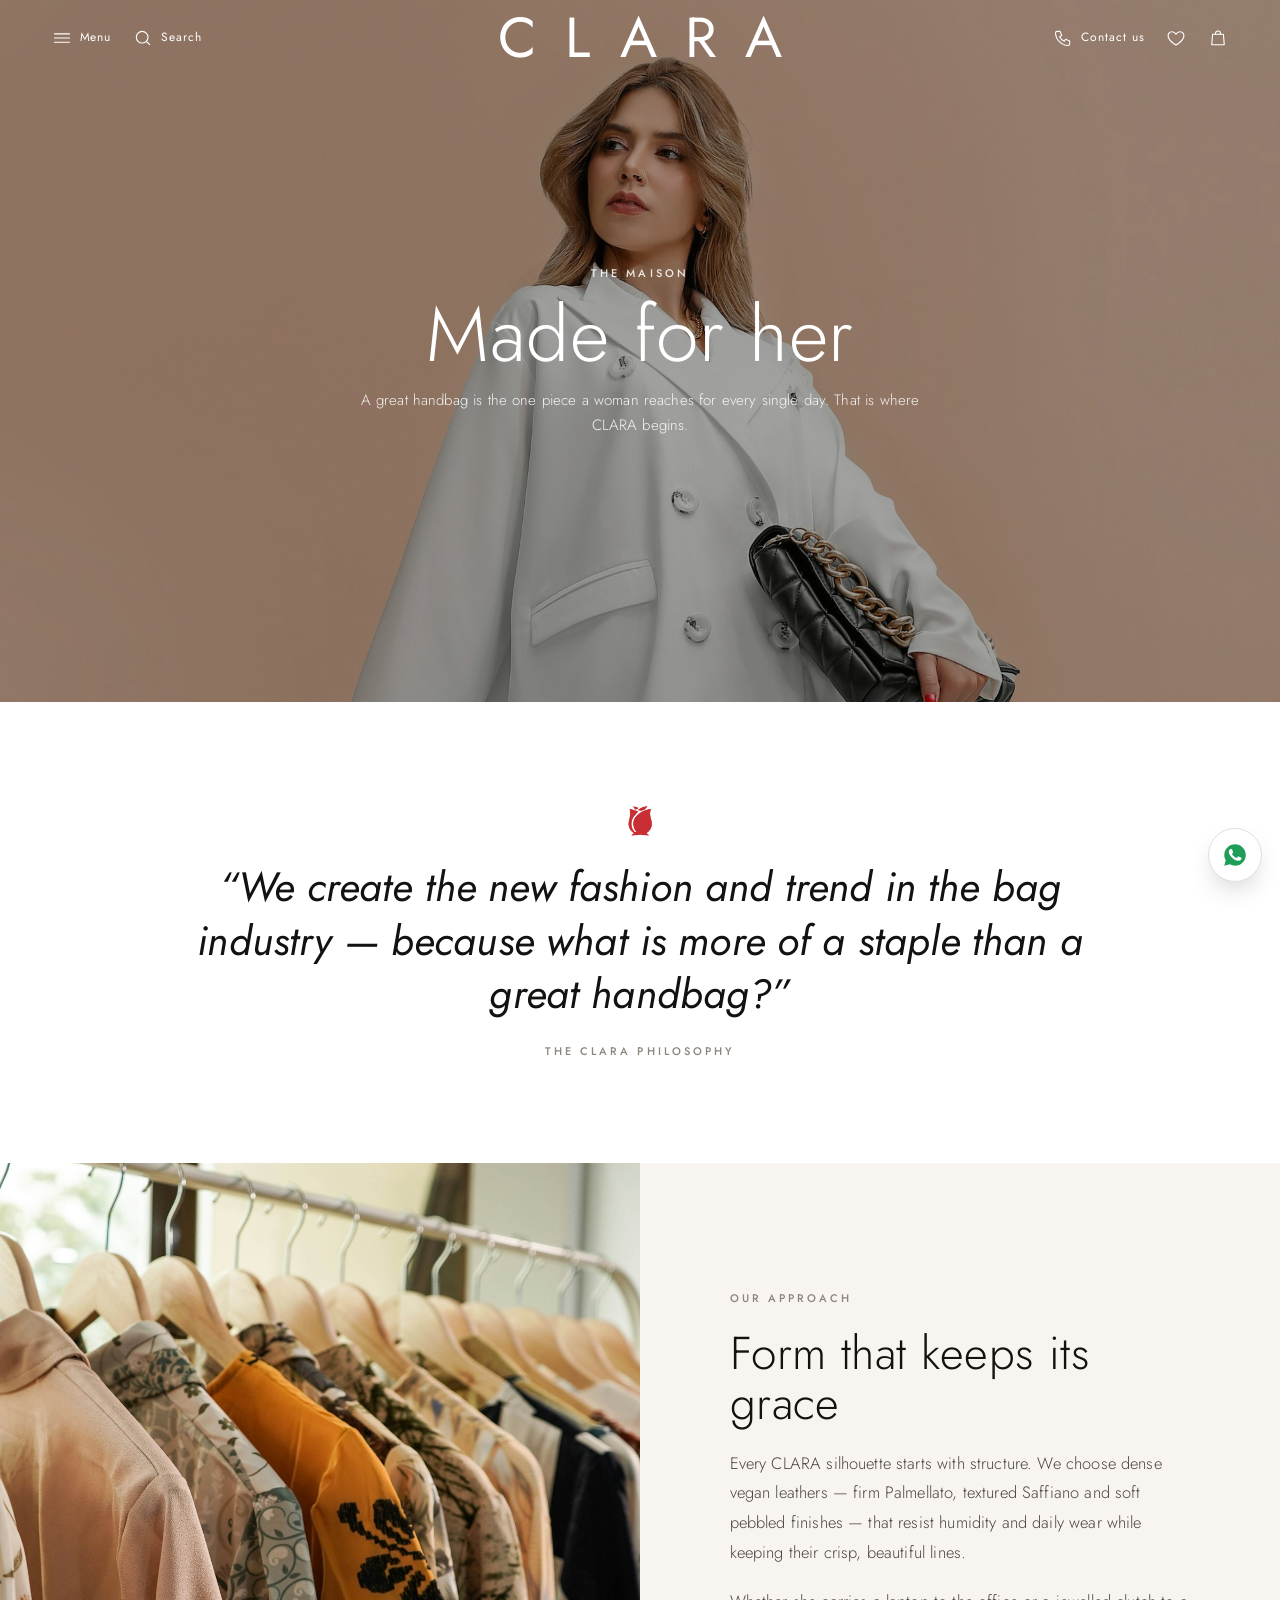
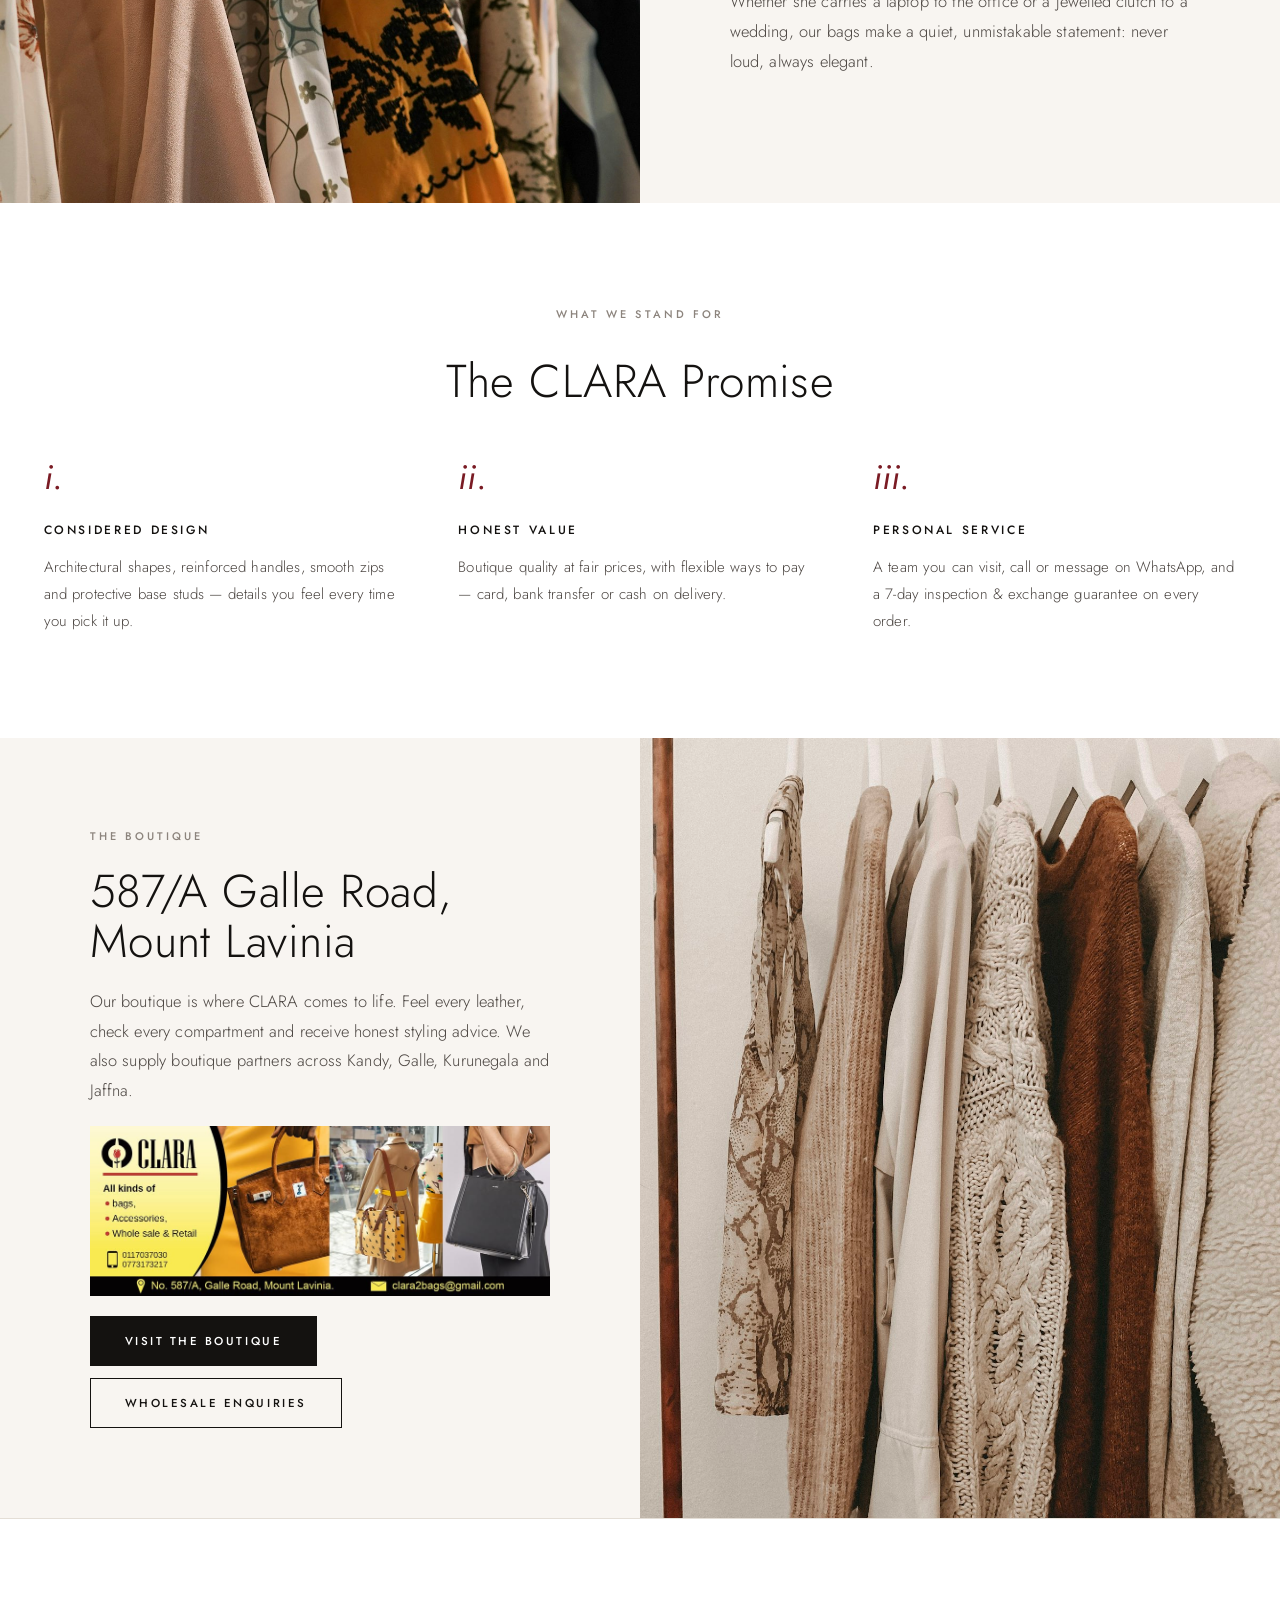
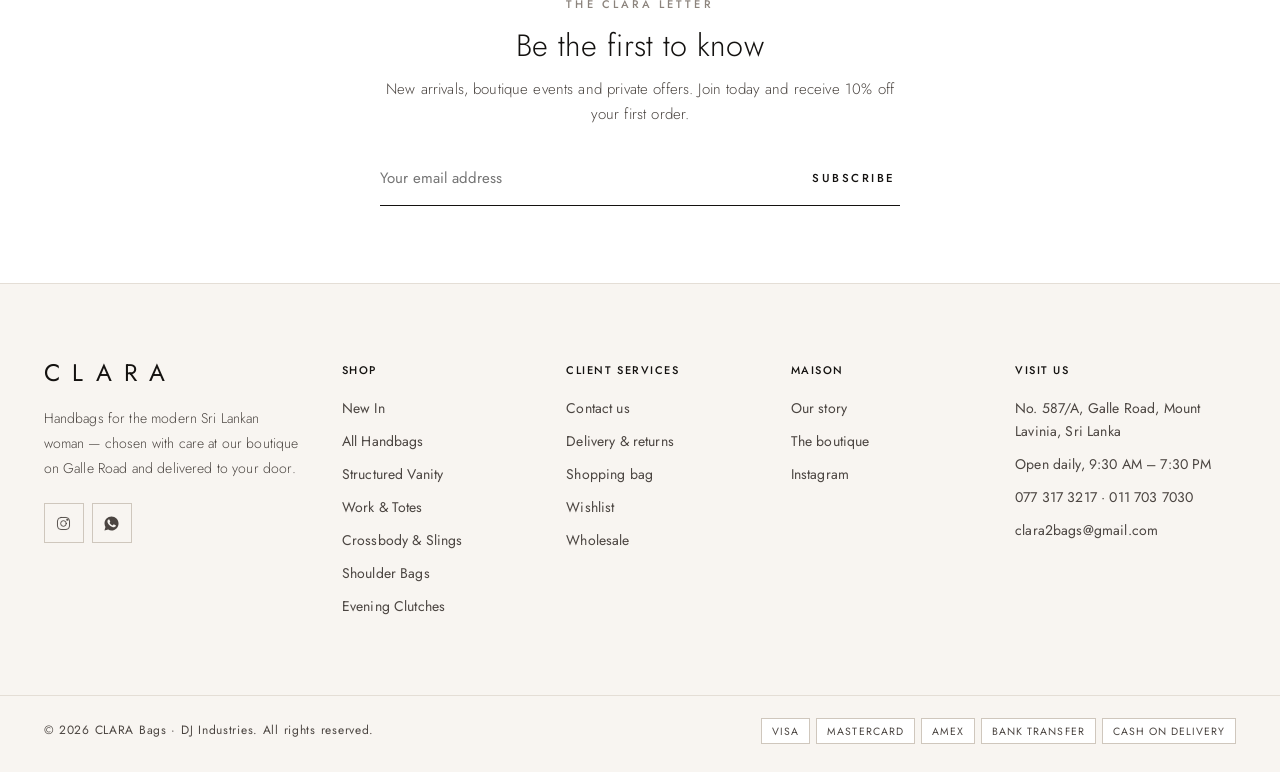
==== commit 3b1f8662: "Restyle CLARA with a full-screen maison campaign look Inspired by Louis Vuitton and Gucci homepage c" ====
--- a/about.html
+++ b/about.html
@@ -9,13 +9,13 @@
   <link rel="icon" type="image/png" href="assets/favicon.png">
   <link rel="preconnect" href="https://fonts.googleapis.com">
   <link rel="preconnect" href="https://fonts.gstatic.com" crossorigin>
-  <link rel="stylesheet" href="https://fonts.googleapis.com/css2?family=Bodoni+Moda:ital,opsz,wght@0,6..96,400;0,6..96,500;1,6..96,400&family=Jost:wght@300;400;500&display=swap">
+  <link rel="stylesheet" href="https://fonts.googleapis.com/css2?family=Jost:wght@300;400;500&display=swap">
   <link rel="stylesheet" href="css/main.css">
   <script src="js/products-data.js"></script>
   <script src="js/store.js"></script>
   <script src="js/layout.js"></script>
 </head>
-<body data-page="about">
+<body data-page="about" data-overlay="1">
   <script>Clara.header();</script>
 
   <main id="main">
--- a/css/main.css
+++ b/css/main.css
@@ -20,13 +20,13 @@
   --gold: #A88B5A;
   --success: #2E6B4C;
 
-  --serif: "Bodoni Moda", "Didot", "Bodoni 72", Georgia, serif;
+  --serif: "Jost", "Futura", "Helvetica Neue", Arial, sans-serif;
   --sans: "Jost", "Futura", "Helvetica Neue", Arial, sans-serif;
 
   --container: 1440px;
   --gutter: clamp(16px, 3.4vw, 48px);
   --ease: cubic-bezier(.25, .8, .25, 1);
-  --header-h: 150px;
+  --header-h: 76px;
 }
 
 /* ---------- Base ---------- */
@@ -812,3 +812,108 @@
 @media print {
   .topbar, .site-header, .co-header, .site-footer, .news, .wa-float, .drawer, .toast, .no-print { display: none !important; }
 }
+
+
+/* ==========================================================================
+   MAISON LAYER — full-screen campaign look (Louis Vuitton / Gucci inspired)
+   ========================================================================== */
+.title-xl, .title-lg, .title-md { font-weight: 300; letter-spacing: .01em; }
+.title-xl i, .title-lg i, .title-md i, .statement p i { font-style: normal; }
+.statement p { font-weight: 300; }
+
+.site-header { position: fixed; top: 0; left: 0; right: 0; border-bottom: 1px solid var(--line); background: #fff; color: var(--ink); transition: background .35s var(--ease), color .35s var(--ease), border-color .35s; }
+.site-header.is-overlay { background: transparent; color: #fff; border-bottom-color: transparent; }
+.site-header.is-overlay.is-scrolled, .site-header.is-overlay:hover, .site-header.is-overlay:focus-within { background: #fff; color: var(--ink); border-bottom-color: var(--line); }
+.header-space { height: var(--header-h); }
+.masthead, .site-header.is-scrolled .masthead { display: grid; grid-template-columns: 1fr auto 1fr; align-items: center; height: var(--header-h); padding: 0 var(--gutter); max-width: none; }
+.masthead__left, .masthead__right { gap: 6px; }
+.hbtn { color: inherit; padding: 0 8px; }
+.hbtn:hover { color: inherit; opacity: .6; }
+.hbtn .lbl { font-size: 12px; letter-spacing: .08em; text-transform: none; }
+.hbtn .count { position: absolute; top: 2px; right: -2px; min-width: 16px; height: 16px; border-radius: 50%; background: currentColor; font-size: 9.5px; display: grid; place-items: center; padding: 0 4px; }
+.hbtn .count::before, .hbtn .count::after { content: none; }
+.hbtn .count:not(.is-visible) { display: none; }
+.site-header .hbtn .count { color: #fff; background: var(--ink); }
+.site-header.is-overlay:not(.is-scrolled):not(:hover) .hbtn .count { background: #fff; color: var(--ink); }
+.wordmark { font-family: var(--sans); font-weight: 400; font-size: 30px; letter-spacing: .5em; margin-right: -.5em; line-height: 1; color: inherit; transition: font-size .45s var(--ease), letter-spacing .45s var(--ease); white-space: nowrap; }
+.site-header.is-overlay:not(.is-scrolled) .wordmark { font-size: clamp(34px, 4.4vw, 58px); }
+.wordmark--sm { font-size: 24px; display: inline-block; color: var(--ink); }
+
+.mnav__panel { width: min(520px, 92vw); padding-bottom: 0; }
+.mnav__head { border-bottom: 0; padding: 18px 22px; height: var(--header-h); }
+.mnav__links { padding: 10px 48px 30px; }
+.mnav__links > a { display: block; border: 0; padding: 12px 0; font-size: clamp(22px, 2.2vw, 28px); font-weight: 300; letter-spacing: .01em; text-transform: none; transition: opacity .2s, padding .3s var(--ease); }
+.mnav__links > a:hover { opacity: .55; padding-left: 6px; }
+.mnav__sub { display: grid; gap: 2px; padding: 0 0 12px 2px; }
+.mnav__sub a { font-size: 14px; color: var(--ink-2); padding: 5px 0; letter-spacing: .02em; }
+.mnav__sub a:hover { color: var(--ink); text-decoration: underline; text-underline-offset: 4px; }
+.mnav__foot { padding: 26px 48px 34px; gap: 10px; font-size: 13px; }
+.mnav__foot a { display: inline-flex; align-items: center; gap: 10px; color: var(--ink); }
+.mnav__foot .ic { width: 16px; height: 16px; }
+
+.co-header .wordmark { font-size: 26px; }
+
+/* Full-screen campaign panels */
+.panel { position: relative; height: 100vh; min-height: 560px; overflow: hidden; color: #fff; display: flex; align-items: flex-end; justify-content: center; text-align: center; background: var(--ink); }
+.panel > img { position: absolute; inset: 0; width: 100%; height: 100%; object-fit: cover; transition: transform 1.6s var(--ease); }
+.panel:hover > img { transform: scale(1.02); }
+.panel::after { content: ""; position: absolute; inset: 0; background: linear-gradient(0deg, rgba(0,0,0,.5) 0%, rgba(0,0,0,.08) 40%, rgba(0,0,0,0) 60%, rgba(0,0,0,.25) 100%); pointer-events: none; }
+.panel__cap { position: relative; z-index: 2; padding: 0 var(--gutter) clamp(48px, 8vh, 96px); display: grid; justify-items: center; gap: 14px; max-width: 760px; }
+.panel__cap .kicker { color: rgba(255,255,255,.85); }
+.panel__cap h1, .panel__cap h2 { font-weight: 300; font-size: clamp(30px, 4vw, 54px); line-height: 1.1; letter-spacing: .01em; }
+.panel__cap p { font-weight: 300; color: rgba(255,255,255,.88); max-width: 520px; }
+.panel__links { display: flex; gap: 28px; flex-wrap: wrap; justify-content: center; margin-top: 6px; }
+.panel__links a { font-size: 13px; letter-spacing: .06em; padding-bottom: 4px; border-bottom: 1px solid rgba(255,255,255,.8); transition: opacity .2s; }
+.panel__links a:hover { opacity: .7; }
+.panel.tall { height: 92vh; }
+.panel-duo { display: grid; grid-template-columns: 1fr 1fr; }
+.panel-duo .panel { height: 92vh; }
+
+.intro { text-align: center; padding: clamp(72px, 10vw, 140px) var(--gutter); display: grid; justify-items: center; gap: 18px; }
+.intro h2 { font-weight: 300; font-size: clamp(26px, 3vw, 40px); letter-spacing: .01em; }
+.intro p { max-width: 640px; color: var(--ink-2); font-weight: 300; font-size: 16px; line-height: 1.85; }
+.intro .link { margin-top: 6px; }
+
+.sel-head { text-align: center; display: grid; justify-items: center; gap: 10px; margin-bottom: clamp(28px, 4vw, 52px); }
+.sel-head h2 { font-weight: 300; font-size: clamp(26px, 3vw, 38px); }
+.sel-tabs { display: flex; gap: 26px; justify-content: center; flex-wrap: wrap; margin-top: 10px; }
+.sel-tabs button { font-size: 13px; letter-spacing: .04em; color: var(--muted); padding-bottom: 6px; border-bottom: 1px solid transparent; }
+.sel-tabs button.is-active { color: var(--ink); border-bottom-color: var(--ink); }
+.carousel-nav { display: flex; justify-content: center; gap: 10px; margin-top: 30px; }
+
+.cat-strip { display: grid; grid-template-columns: repeat(6, 1fr); gap: 4px; }
+.cat-strip a { display: grid; gap: 14px; text-align: center; padding-bottom: 8px; }
+.cat-strip .img { aspect-ratio: 3/4; overflow: hidden; background: var(--stone); }
+.cat-strip img { width: 100%; height: 100%; object-fit: cover; transition: transform 1.2s var(--ease); }
+.cat-strip a:hover img { transform: scale(1.05); }
+.cat-strip span { font-size: 13px; letter-spacing: .04em; }
+
+.svc { display: grid; grid-template-columns: repeat(3, 1fr); gap: clamp(16px, 2vw, 28px); }
+.svc a { display: grid; gap: 16px; }
+.svc .img { aspect-ratio: 4/3; overflow: hidden; background: var(--stone); }
+.svc img { width: 100%; height: 100%; object-fit: cover; transition: transform 1.2s var(--ease); }
+.svc a:hover img { transform: scale(1.04); }
+.svc h3 { font-size: 17px; font-weight: 400; letter-spacing: .01em; }
+.svc p { font-size: 14px; color: var(--ink-2); font-weight: 300; }
+.svc .link { width: max-content; }
+
+.footer-cols h4 { letter-spacing: .14em; }
+
+@media (max-width: 980px) {
+  :root { --header-h: 60px; }
+  .hbtn .lbl { display: none; }
+  .wordmark, .site-header.is-overlay:not(.is-scrolled) .wordmark { font-size: 22px; letter-spacing: .42em; margin-right: -.42em; }
+  .panel-duo { grid-template-columns: 1fr; }
+  .panel-duo .panel { height: 80vh; }
+  .cat-strip { grid-template-columns: repeat(3, 1fr); row-gap: 20px; }
+  .svc { grid-template-columns: 1fr; }
+  .mnav__links { padding: 10px 26px 26px; }
+  .mnav__foot { padding: 24px 26px 30px; }
+}
+@media (max-width: 640px) {
+  .panel { height: 88vh; min-height: 480px; }
+  .panel.tall { height: 80vh; }
+  .cat-strip { grid-template-columns: repeat(2, 1fr); }
+  .co-header .wordmark { font-size: 20px; }
+}
+body[data-overlay="1"] .page-banner { height: 78vh; min-height: 480px; }
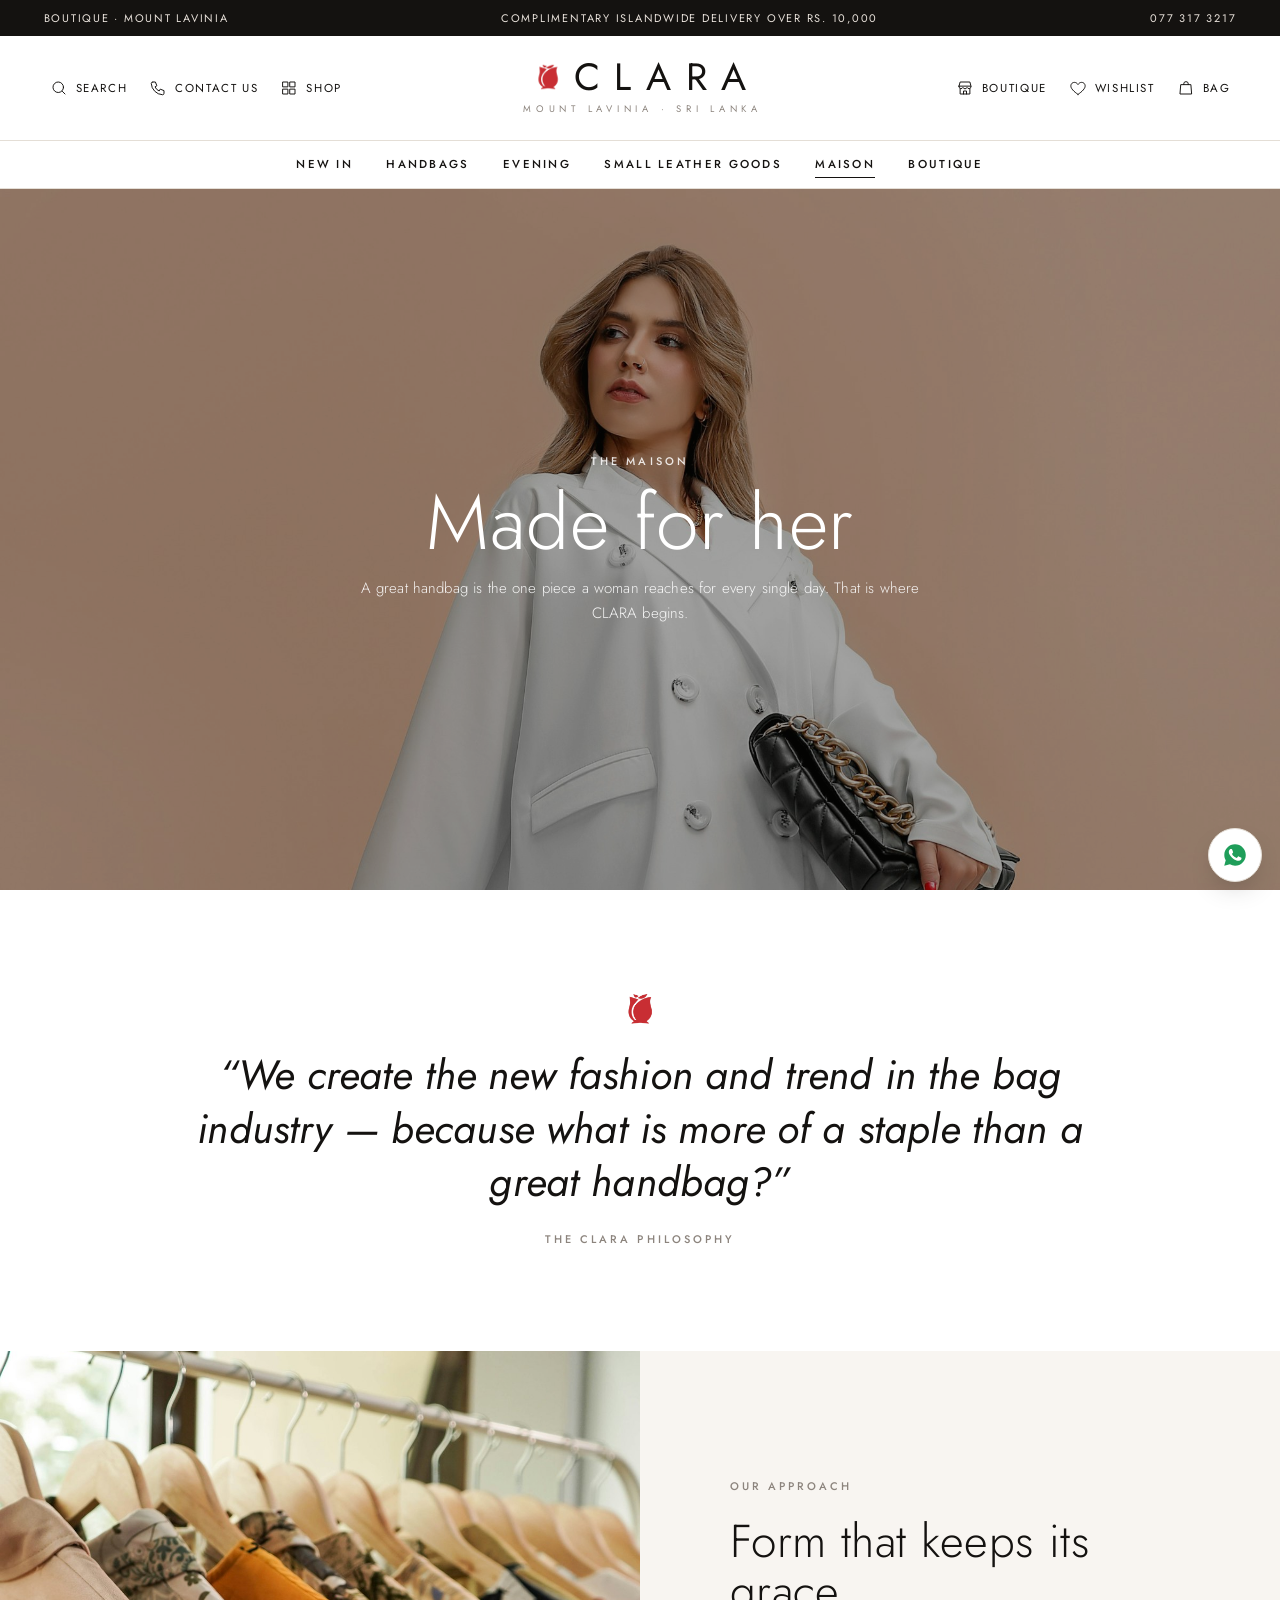
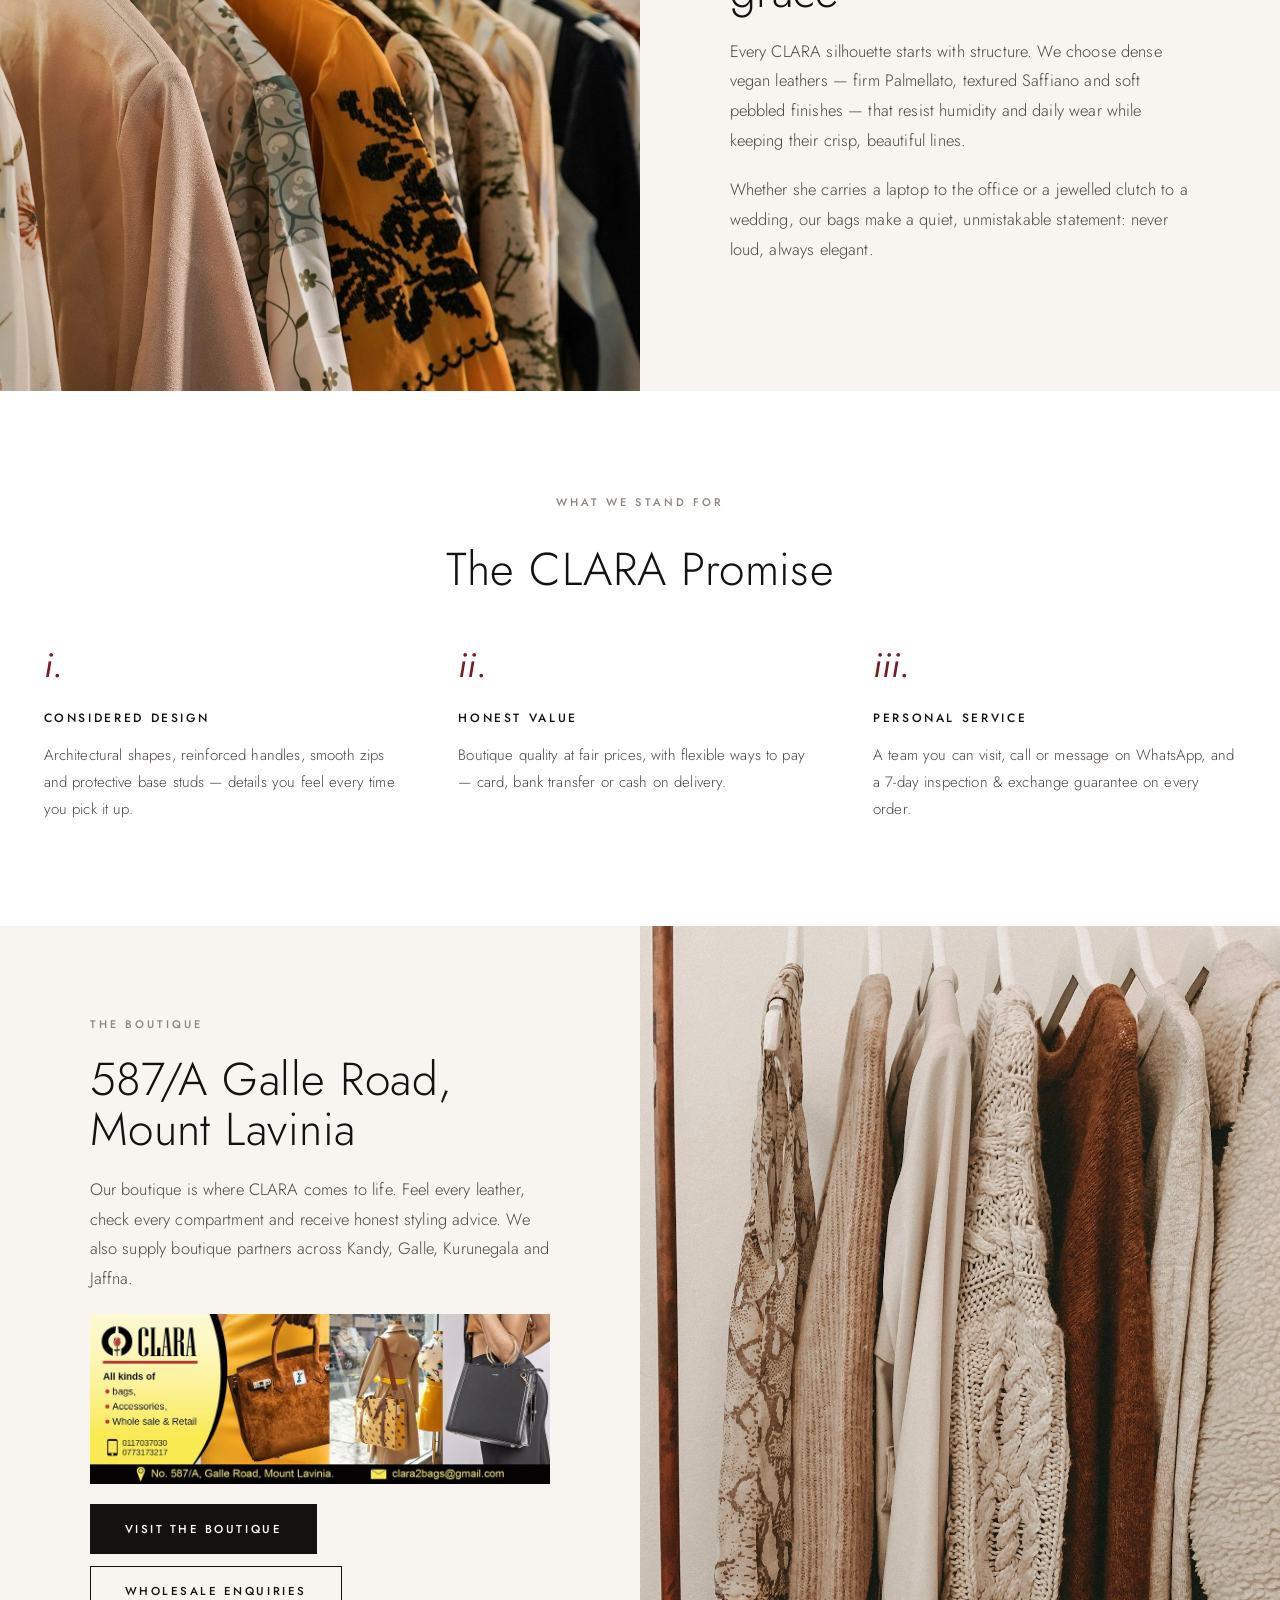
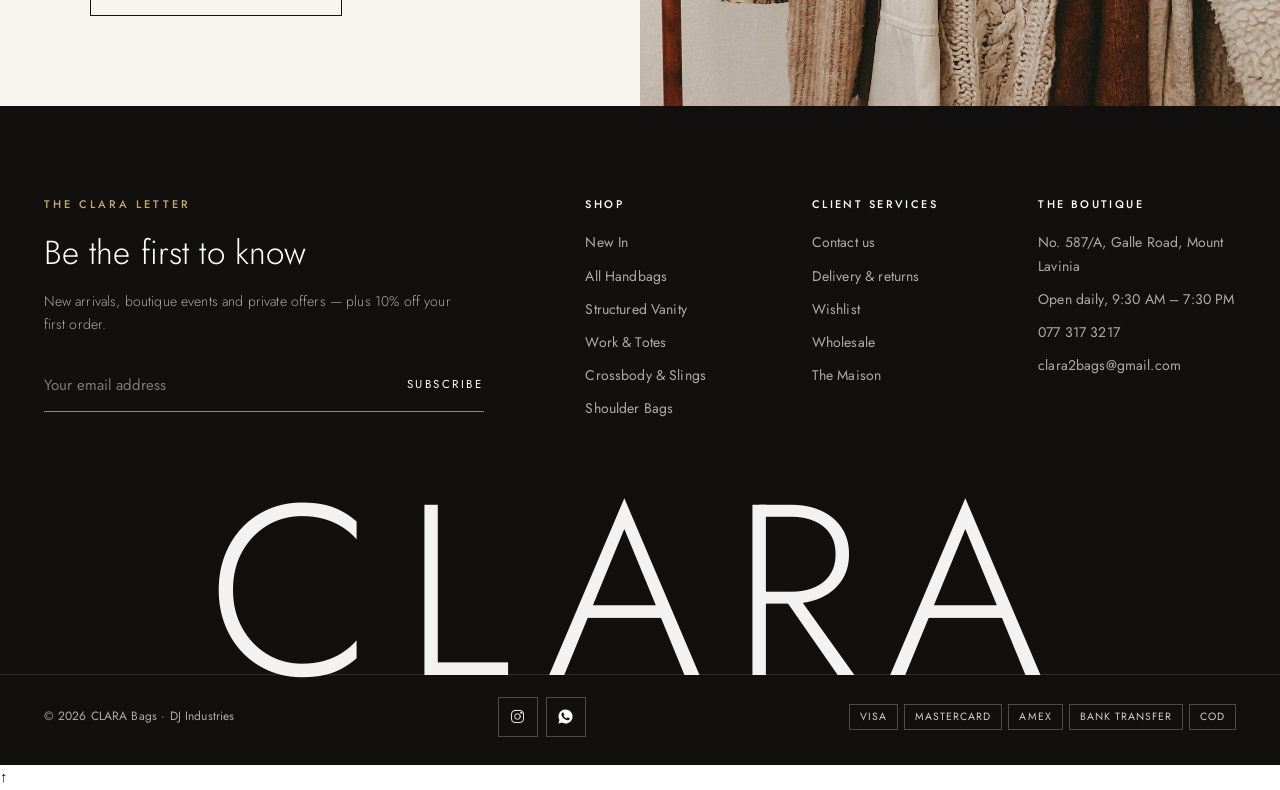
==== commit 6d117a68: "Remove design preview bar and unchosen design options The client chose the Slider hero, Classic Bout" ====
--- a/about.html
+++ b/about.html
@@ -15,7 +15,7 @@
   <script src="js/store.js"></script>
   <script src="js/layout.js"></script>
 </head>
-<body data-page="about" data-overlay="1">
+<body data-page="about">
   <script>Clara.header();</script>
 
   <main id="main">
--- a/css/main.css
+++ b/css/main.css
@@ -26,7 +26,8 @@
   --container: 1440px;
   --gutter: clamp(16px, 3.4vw, 48px);
   --ease: cubic-bezier(.25, .8, .25, 1);
-  --header-h: 76px;
+  --header-h: 188px;
+  --top: var(--header-h);
 }
 
 /* ---------- Base ---------- */
@@ -125,10 +126,6 @@
 
 .site-header { position: sticky; top: 0; z-index: 60; background: #fff; border-bottom: 1px solid var(--line); transition: box-shadow .3s; }
 .site-header.is-scrolled { box-shadow: 0 6px 24px -18px rgba(0,0,0,.35); }
-.masthead { display: grid; grid-template-columns: 1fr auto 1fr; align-items: center; gap: 20px; padding-top: 22px; padding-bottom: 14px; transition: padding .35s var(--ease); }
-.site-header.is-scrolled .masthead { padding-top: 12px; padding-bottom: 6px; }
-.masthead__left { display: flex; align-items: center; gap: 8px; }
-.masthead__right { display: flex; justify-content: flex-end; align-items: center; gap: 4px; }
 
 .search-inline { display: flex; align-items: center; gap: 10px; border-bottom: 1px solid var(--line-dark); width: 220px; padding: 6px 0; }
 .search-inline .ic { width: 17px; height: 17px; color: var(--ink-2); }
@@ -346,7 +343,7 @@
 .crumbs .cur { color: var(--ink); }
 .page-head { padding-top: clamp(32px, 4vw, 56px); padding-bottom: clamp(28px, 3vw, 44px); text-align: center; display: grid; justify-items: center; gap: 14px; }
 .page-head p { max-width: 620px; color: var(--ink-2); font-weight: 300; font-size: 15.5px; }
-.page-banner { position: relative; height: clamp(260px, 38vw, 460px); overflow: hidden; color: #fff; display: flex; align-items: center; justify-content: center; text-align: center; background: var(--ink); }
+.page-banner { position: relative; height: 78vh; min-height: 480px; overflow: hidden; color: #fff; display: flex; align-items: center; justify-content: center; text-align: center; background: var(--ink); }
 .page-banner > img { position: absolute; inset: 0; width: 100%; height: 100%; object-fit: cover; object-position: 50% 30%; }
 .page-banner::after { content: ""; position: absolute; inset: 0; background: rgba(10,8,7,.38); }
 .page-banner__body { position: relative; z-index: 2; display: grid; gap: 14px; justify-items: center; padding: 0 var(--gutter); }
@@ -362,7 +359,7 @@
    SHOP
    ========================================================================== */
 .shop { display: grid; grid-template-columns: 250px 1fr; gap: clamp(28px, 4vw, 56px); padding-top: 36px; padding-bottom: clamp(64px, 8vw, 120px); align-items: start; }
-.filters { position: sticky; top: calc(var(--header-h) + 16px); }
+.filters { position: sticky; top: calc(var(--top) + 16px); }
 .filters__head { display: none; }
 .fgroup { border-bottom: 1px solid var(--line); padding: 18px 0; }
 .fgroup:first-child { border-top: 1px solid var(--line); }
@@ -404,14 +401,7 @@
    PRODUCT PAGE
    ========================================================================== */
 .pdp { display: grid; grid-template-columns: 1.35fr 1fr; gap: clamp(32px, 5vw, 80px); align-items: start; padding-top: 20px; }
-.pdp__gallery { display: grid; grid-template-columns: 1fr 1fr; gap: 8px; }
-.pdp__gallery button { position: relative; aspect-ratio: 3/4; overflow: hidden; background: var(--stone); cursor: zoom-in; }
-.pdp__gallery button:first-child { grid-column: 1 / -1; aspect-ratio: 4/4.4; }
-.pdp__gallery button:last-child:nth-child(even) { grid-column: 1 / -1; aspect-ratio: 4/4.4; }
-.pdp__gallery img { width: 100%; height: 100%; object-fit: cover; transition: transform 1s var(--ease); }
-.pdp__gallery button:hover img { transform: scale(1.03); }
-.pdp__dots { display: none; }
-.pdp__info { position: sticky; top: calc(var(--header-h) + 24px); display: grid; gap: 22px; }
+.pdp__info { position: sticky; top: calc(var(--top) + 24px); display: grid; gap: 22px; }
 .pdp__info h1 { font-family: var(--serif); font-size: clamp(30px, 2.8vw, 40px); line-height: 1.1; }
 .pdp__meta { display: flex; justify-content: space-between; align-items: center; gap: 12px; }
 .pdp__price { display: flex; gap: 14px; align-items: baseline; font-size: 20px; }
@@ -488,7 +478,7 @@
 .ci .rm { margin-top: 14px; font-size: 11px; letter-spacing: .18em; text-transform: uppercase; text-decoration: underline; text-underline-offset: 4px; color: var(--ink-2); }
 .ci .rm:hover { color: var(--wine); }
 .ci .m-only { display: none; }
-.summary { background: var(--paper); padding: 30px; position: sticky; top: calc(var(--header-h) + 24px); }
+.summary { background: var(--paper); padding: 30px; position: sticky; top: calc(var(--top) + 24px); }
 .summary h2 { font-family: var(--serif); font-size: 26px; margin-bottom: 20px; }
 .sum-rows { display: grid; gap: 12px; font-size: 14px; }
 .sum-rows > div { display: flex; justify-content: space-between; gap: 12px; }
@@ -592,23 +582,7 @@
 /* ==========================================================================
    FOOTER
    ========================================================================== */
-.news { border-top: 1px solid var(--line); padding-top: clamp(48px, 6vw, 80px); padding-bottom: clamp(48px, 6vw, 80px); text-align: center; display: grid; justify-items: center; gap: 14px; }
-.news p { color: var(--ink-2); font-weight: 300; max-width: 520px; }
-.news form { display: flex; width: 100%; max-width: 520px; border-bottom: 1px solid var(--ink); margin-top: 12px; }
-.news input { flex: 1; min-width: 0; border: 0; background: transparent; outline: none; padding: 14px 0; font-size: 15px; }
-.news button { font-size: 11.5px; letter-spacing: .22em; text-transform: uppercase; font-weight: 500; padding: 0 4px 0 16px; }
-.news .ok { display: none; font-size: 14px; color: var(--ink); }
-.news.is-joined form { display: none; }
-.news.is-joined .ok { display: block; }
 .site-footer { background: var(--paper); border-top: 1px solid var(--line); font-size: 14px; color: var(--ink-2); }
-.footer-cols { display: grid; grid-template-columns: 1.4fr 1fr 1fr 1fr 1.2fr; gap: 40px; padding-top: clamp(48px, 6vw, 80px); padding-bottom: clamp(48px, 6vw, 80px); }
-.footer-cols h4 { font-size: 11px; letter-spacing: .24em; text-transform: uppercase; font-weight: 500; color: var(--ink); margin-bottom: 18px; }
-.footer-cols li + li { margin-top: 10px; }
-.footer-cols a:hover { color: var(--ink); text-decoration: underline; text-underline-offset: 4px; }
-.footer-brand p { margin-top: 18px; max-width: 300px; font-weight: 300; line-height: 1.8; }
-.footer-brand .logo { align-items: flex-start; }
-.footer-brand .logo__name { font-size: 30px; }
-.footer-brand .logo__tag { margin-right: 0; }
 .socials { display: flex; gap: 8px; margin-top: 22px; }
 .socials a { width: 40px; height: 40px; border: 1px solid var(--line-dark); display: grid; place-items: center; transition: background .2s, color .2s, border-color .2s; }
 .socials a:hover { background: var(--ink); color: #fff; border-color: var(--ink); }
@@ -678,7 +652,7 @@
 .no-js .reveal { opacity: 1; transform: none; }
 
 /* Grid children may shrink below content width */
-.split > *, .pdp > *, .cart > *, .co > *, .shop > *, .visit > *, .contact-split > *, .fgrid > *, .masthead > * { min-width: 0; }
+.split > *, .pdp > *, .cart > *, .co > *, .shop > *, .visit > *, .contact-split > *, .fgrid > * { min-width: 0; }
 
 /* ==========================================================================
    RESPONSIVE
@@ -686,8 +660,6 @@
 @media (max-width: 1200px) {
   .grid { grid-template-columns: repeat(3, 1fr); }
   .carousel__track { grid-auto-columns: calc((100% - 2 * 20px) / 3); }
-  .footer-cols { grid-template-columns: 1fr 1fr 1fr; }
-  .footer-brand { grid-column: 1 / -1; }
   .contact-grid { grid-template-columns: 1fr 1fr; }
   .cg:nth-child(3) { border-left: 0; }
   .cg:nth-child(n+3) { border-top: 1px solid var(--line); }
@@ -698,13 +670,10 @@
 }
 
 @media (max-width: 980px) {
-  :root { --header-h: 64px; }
   .topbar__right { display: none; }
   .topbar__inner { grid-template-columns: 1fr; }
   .topbar__msgs { min-width: 0; }
   .topbar__msgs span { justify-content: center; }
-  .masthead { padding-top: 10px; padding-bottom: 10px; }
-  .site-header.is-scrolled .masthead { padding-top: 10px; padding-bottom: 10px; }
   .search-inline, .primary-nav-wrap { display: none; }
   .menu-btn { display: inline-flex; }
   .hbtn .lbl { display: none; }
@@ -739,12 +708,6 @@
   .density { display: none; }
 
   .pdp { grid-template-columns: 1fr; padding-top: 0; }
-  .pdp__gallery { display: grid; grid-auto-flow: column; grid-auto-columns: 100%; grid-template-columns: none; overflow-x: auto; scroll-snap-type: x mandatory; scrollbar-width: none; gap: 0; margin: 0 calc(-1 * var(--gutter)); }
-  .pdp__gallery::-webkit-scrollbar { display: none; }
-  .pdp__gallery button, .pdp__gallery button:first-child, .pdp__gallery button:last-child:nth-child(even) { grid-column: auto; aspect-ratio: 3/4; scroll-snap-align: start; }
-  .pdp__dots { display: flex; justify-content: center; gap: 8px; margin-top: 14px; }
-  .pdp__dots i { width: 6px; height: 6px; border-radius: 50%; background: var(--line-dark); }
-  .pdp__dots i.is-active { background: var(--ink); }
   .pdp__info { position: static; }
   .sticky-buy { display: flex; }
 
@@ -782,7 +745,6 @@
   .service + .service { border-top: 1px solid var(--line); }
   .specs div { grid-template-columns: 1fr; gap: 2px; }
   .gram { grid-template-columns: repeat(3, 1fr); gap: 2px; }
-  .footer-cols { grid-template-columns: 1fr 1fr; gap: 32px 20px; }
   .footer-legal { flex-direction: column; align-items: flex-start; }
   .cart-table thead { display: none; }
   .cart-table td.q, .cart-table td.r { display: none; }
@@ -810,7 +772,7 @@
   .reveal { opacity: 1; transform: none; }
 }
 @media print {
-  .topbar, .site-header, .co-header, .site-footer, .news, .wa-float, .drawer, .toast, .no-print { display: none !important; }
+  .topbar, .site-header, .co-header, .site-footer, .wa-float, .drawer, .toast, .no-print { display: none !important; }
 }
 
 
@@ -822,11 +784,7 @@
 .statement p { font-weight: 300; }
 
 .site-header { position: fixed; top: 0; left: 0; right: 0; border-bottom: 1px solid var(--line); background: #fff; color: var(--ink); transition: background .35s var(--ease), color .35s var(--ease), border-color .35s; }
-.site-header.is-overlay { background: transparent; color: #fff; border-bottom-color: transparent; }
-.site-header.is-overlay.is-scrolled, .site-header.is-overlay:hover, .site-header.is-overlay:focus-within { background: #fff; color: var(--ink); border-bottom-color: var(--line); }
-.header-space { height: var(--header-h); }
-.masthead, .site-header.is-scrolled .masthead { display: grid; grid-template-columns: 1fr auto 1fr; align-items: center; height: var(--header-h); padding: 0 var(--gutter); max-width: none; }
-.masthead__left, .masthead__right { gap: 6px; }
+.header-space { height: var(--top); }
 .hbtn { color: inherit; padding: 0 8px; }
 .hbtn:hover { color: inherit; opacity: .6; }
 .hbtn .lbl { font-size: 12px; letter-spacing: .08em; text-transform: none; }
@@ -834,10 +792,7 @@
 .hbtn .count::before, .hbtn .count::after { content: none; }
 .hbtn .count:not(.is-visible) { display: none; }
 .site-header .hbtn .count { color: #fff; background: var(--ink); }
-.site-header.is-overlay:not(.is-scrolled):not(:hover) .hbtn .count { background: #fff; color: var(--ink); }
 .wordmark { font-family: var(--sans); font-weight: 400; font-size: 30px; letter-spacing: .5em; margin-right: -.5em; line-height: 1; color: inherit; transition: font-size .45s var(--ease), letter-spacing .45s var(--ease); white-space: nowrap; }
-.site-header.is-overlay:not(.is-scrolled) .wordmark { font-size: clamp(34px, 4.4vw, 58px); }
-.wordmark--sm { font-size: 24px; display: inline-block; color: var(--ink); }
 
 .mnav__panel { width: min(520px, 92vw); padding-bottom: 0; }
 .mnav__head { border-bottom: 0; padding: 18px 22px; height: var(--header-h); }
@@ -897,12 +852,9 @@
 .svc p { font-size: 14px; color: var(--ink-2); font-weight: 300; }
 .svc .link { width: max-content; }
 
-.footer-cols h4 { letter-spacing: .14em; }
-
 @media (max-width: 980px) {
-  :root { --header-h: 60px; }
   .hbtn .lbl { display: none; }
-  .wordmark, .site-header.is-overlay:not(.is-scrolled) .wordmark { font-size: 22px; letter-spacing: .42em; margin-right: -.42em; }
+  .wordmark { font-size: 22px; letter-spacing: .42em; margin-right: -.42em; }
   .panel-duo { grid-template-columns: 1fr; }
   .panel-duo .panel { height: 80vh; }
   .cat-strip { grid-template-columns: repeat(3, 1fr); row-gap: 20px; }
@@ -916,4 +868,274 @@
   .cat-strip { grid-template-columns: repeat(2, 1fr); }
   .co-header .wordmark { font-size: 20px; }
 }
-body[data-overlay="1"] .page-banner { height: 78vh; min-height: 480px; }
+
+/* ==========================================================================
+   MENU — layered drill-down panel (left panel on desktop, full screen on mobile)
+   ========================================================================== */
+.menu { position: fixed; inset: 0; z-index: 90; pointer-events: none; }
+.menu__scrim { position: absolute; inset: 0; background: rgba(0,0,0,.35); opacity: 0; transition: opacity .35s; }
+.menu__panel { position: absolute; top: 0; left: 0; bottom: 0; width: min(480px, 100vw); background: #fff; display: flex; flex-direction: column; transform: translateX(-100%); transition: transform .5s var(--ease); }
+.menu.is-open { pointer-events: auto; }
+.menu.is-open .menu__scrim { opacity: 1; }
+.menu.is-open .menu__panel { transform: none; }
+.menu__bar { display: grid; grid-template-columns: 1fr auto 1fr; align-items: center; height: var(--header-h); padding: 0 calc(var(--gutter) - 8px); border-bottom: 1px solid var(--line); flex-shrink: 0; }
+.menu__bar .wordmark { font-size: 22px; letter-spacing: .42em; margin-right: -.42em; }
+.menu__bar > :last-child { justify-self: end; }
+.menu__bar .hbtn .count { color: #fff; background: var(--ink); }
+.menu__levels { position: relative; flex: 1; overflow: hidden; }
+.menu__level { position: absolute; inset: 0; overflow-y: auto; padding: 18px 40px 32px; transform: translateX(100%); opacity: 0; visibility: hidden; transition: transform .45s var(--ease), opacity .35s, visibility .45s; }
+.menu__level.is-active { transform: none; opacity: 1; visibility: visible; }
+.menu__level.is-behind { transform: translateX(-24%); opacity: 0; visibility: hidden; }
+.menu__list li > a, .menu__list li > button { display: flex; justify-content: space-between; align-items: center; width: 100%; padding: 11px 0; font-size: 24px; font-weight: 300; letter-spacing: .005em; text-align: left; transition: opacity .2s; }
+.menu__list li > a:hover, .menu__list li > button:hover { opacity: .55; }
+.menu__list .ic { width: 18px; height: 18px; color: var(--muted); }
+.menu__list.sm li > a { font-size: 17px; padding: 10px 0; }
+.menu__back { display: inline-flex; align-items: center; gap: 8px; height: 40px; font-size: 13px; letter-spacing: .04em; color: var(--ink-2); margin-left: -4px; }
+.menu__back .ic { width: 16px; height: 16px; }
+.menu__title { font-size: 13px; letter-spacing: .2em; text-transform: uppercase; color: var(--muted); margin: 14px 0 6px; font-weight: 400; }
+.menu__cards, .menu__thumbs { display: grid; grid-template-columns: 1fr 1fr; gap: 10px; margin-top: 28px; }
+.menu__cards a, .menu__thumbs a { display: grid; gap: 8px; font-size: 13px; letter-spacing: .02em; }
+.menu__cards .img, .menu__thumbs .img { display: block; aspect-ratio: 4/5; overflow: hidden; background: var(--stone); }
+.menu__thumbs .img { aspect-ratio: 1; }
+.menu__cards img, .menu__thumbs img { width: 100%; height: 100%; object-fit: cover; transition: transform 1s var(--ease); }
+.menu__cards a:hover img, .menu__thumbs a:hover img { transform: scale(1.05); }
+.menu__util { margin-top: 28px; padding-top: 18px; border-top: 1px solid var(--line); display: grid; gap: 2px; }
+.menu__util a { display: flex; align-items: center; gap: 12px; padding: 9px 0; font-size: 14px; color: var(--ink-2); }
+.menu__util a:hover { color: var(--ink); }
+.menu__util .ic { width: 18px; height: 18px; }
+.menu__n { margin-left: auto; font-size: 12px; color: var(--muted); }
+.menu__n:not(.is-visible) { visibility: hidden; }
+.menu__foot { flex-shrink: 0; padding: 16px 40px calc(18px + env(safe-area-inset-bottom)); border-top: 1px solid var(--line); background: #fff; }
+.menu__cta { display: grid; grid-template-columns: 1fr 1fr; gap: 8px; }
+.menu__cta .btn { min-height: 46px; padding: 0 12px; }
+.menu__foot p { margin-top: 12px; font-size: 12px; color: var(--muted); text-align: center; }
+
+/* ==========================================================================
+   SEARCH — top sheet with live results
+   ========================================================================== */
+.srch { position: fixed; inset: 0; z-index: 95; pointer-events: none; }
+.srch__scrim { position: absolute; inset: 0; background: rgba(0,0,0,.35); opacity: 0; transition: opacity .35s; }
+.srch__sheet { position: absolute; top: 0; left: 0; right: 0; max-height: 100%; overflow-y: auto; background: #fff; transform: translateY(-100%); transition: transform .5s var(--ease); }
+.srch.is-open { pointer-events: auto; }
+.srch.is-open .srch__scrim { opacity: 1; }
+.srch.is-open .srch__sheet { transform: none; }
+.srch__bar { position: sticky; top: 0; z-index: 1; display: flex; align-items: center; gap: 14px; height: var(--header-h); padding: 0 var(--gutter); background: #fff; border-bottom: 1px solid var(--line); }
+.srch__bar > .ic { width: 20px; height: 20px; color: var(--ink-2); }
+.srch__bar input { flex: 1; min-width: 0; height: 100%; border: 0; outline: none; background: transparent; font-size: 18px; font-weight: 300; letter-spacing: .01em; -webkit-appearance: none; }
+.srch__bar input::-webkit-search-cancel-button { -webkit-appearance: none; }
+.srch__bar input::placeholder { color: var(--muted); }
+.srch__close { font-size: 13px; letter-spacing: .04em; text-decoration: underline; text-underline-offset: 4px; padding: 10px 0 10px 10px; }
+.srch__body { max-width: var(--container); margin: 0 auto; padding: 28px var(--gutter) 40px; }
+.srch__idle { display: grid; grid-template-columns: 1fr 2fr; gap: 48px; }
+.srch h6, .srch__meta { margin: 0 0 14px; font-size: 11px; font-weight: 400; letter-spacing: .2em; text-transform: uppercase; color: var(--muted); }
+.srch__popular li a { display: flex; align-items: center; gap: 12px; padding: 9px 0; font-size: 15px; }
+.srch__popular li a:hover { text-decoration: underline; text-underline-offset: 4px; }
+.srch__popular .ic { width: 14px; height: 14px; color: var(--muted); }
+.srch__cats { display: grid; grid-template-columns: repeat(4, 1fr); gap: 10px; }
+.srch__cats a, .srch__item { display: grid; gap: 8px; font-size: 13px; }
+.srch__cats .img, .srch__item .img { display: block; aspect-ratio: 3/4; overflow: hidden; background: var(--stone); }
+.srch__cats img, .srch__item img { width: 100%; height: 100%; object-fit: cover; transition: transform 1s var(--ease); }
+.srch__cats a:hover img, .srch__item:hover img { transform: scale(1.04); }
+.srch__meta { display: flex; justify-content: space-between; align-items: center; gap: 12px; text-transform: none; letter-spacing: .02em; font-size: 13px; }
+.srch__meta .link { font-size: 11px; color: var(--ink); }
+.srch__grid { display: grid; grid-template-columns: repeat(6, 1fr); gap: 14px; }
+.srch__item .n { font-size: 13px; line-height: 1.35; }
+.srch__item .p { font-size: 13px; color: var(--ink-2); }
+.srch__none { color: var(--ink-2); font-size: 15px; grid-column: 1 / -1; }
+
+/* ==========================================================================
+   MOBILE OPTIMISATION
+   ========================================================================== */
+body.no-scroll .wa-float { opacity: 0; pointer-events: none; }
+.wa-float { transition: transform .3s var(--ease), opacity .3s; bottom: calc(18px + env(safe-area-inset-bottom)); }
+.panel { height: 100svh; }
+@supports not (height: 100svh) { .panel { height: 100vh; } }
+.hbtn { min-width: 44px; min-height: 44px; justify-content: center; }
+
+/* Shop: filter sheet footer */
+.filters__foot { display: none; }
+
+@media (max-width: 980px) {
+  .menu__panel { width: 100vw; }
+  .menu__level { padding: 14px var(--gutter) 28px; }
+  .menu__foot { padding-left: var(--gutter); padding-right: var(--gutter); }
+  .menu__list li > a, .menu__list li > button { font-size: 22px; padding: 12px 0; }
+  .srch__sheet { bottom: 0; }
+  .srch__idle { grid-template-columns: 1fr; gap: 28px; }
+  .srch__cats { grid-template-columns: repeat(2, 1fr); }
+  .srch__grid { grid-template-columns: repeat(2, 1fr); gap: 20px 10px; }
+  .srch__bar input { font-size: 16px; }
+
+  .filters { width: 100vw; padding: 0 var(--gutter) 96px; }
+  .filters.is-open { box-shadow: none; }
+  .filters__head { height: var(--header-h); padding: 0; border-bottom: 1px solid var(--line); margin-bottom: 4px; }
+  .filters .fgroup:first-of-type { border-top: 0; }
+  .filters .fopt { padding: 4px 0; }
+  .filters .clear-filters { display: none; }
+  .filters__foot { display: grid; grid-template-columns: 1fr 1.6fr; gap: 8px; position: fixed; left: 0; right: 0; bottom: 0; padding: 12px var(--gutter) calc(12px + env(safe-area-inset-bottom)); background: #fff; border-top: 1px solid var(--line); transform: translateX(-100%); transition: transform .4s var(--ease); z-index: 93; }
+  .filters.is-open + .filters__foot, .filters__foot.is-open { transform: none; }
+  .toolbar { position: sticky; top: var(--top); z-index: 30; background: #fff; margin-left: calc(-1 * var(--gutter)); margin-right: calc(-1 * var(--gutter)); padding: 10px var(--gutter); border-top: 1px solid var(--line); }
+  .filter-toggle { height: 40px; }
+}
+
+@media (max-width: 640px) {
+  .input, .coupon input, .qty input, .fld input, select.input, textarea.input { font-size: 16px; }
+  .wa-float { width: 48px; height: 48px; right: 14px; }
+  .wa-float .ic { width: 23px; height: 23px; }
+  .panel__links { gap: 22px; }
+  .panel__links a { font-size: 14px; padding: 8px 0 4px; }
+  .sel-tabs { gap: 18px; overflow-x: auto; flex-wrap: nowrap; justify-content: flex-start; width: 100%; padding: 0 2px 4px; scrollbar-width: none; }
+  .sel-tabs::-webkit-scrollbar { display: none; }
+  .sel-tabs button { white-space: nowrap; padding: 10px 0 6px; }
+  .cat-strip { display: grid; grid-auto-flow: column; grid-auto-columns: 42%; grid-template-columns: none; overflow-x: auto; scroll-snap-type: x mandatory; gap: 8px; scrollbar-width: none; margin-right: calc(-1 * var(--gutter)); }
+  .cat-strip::-webkit-scrollbar { display: none; }
+  .cat-strip a { scroll-snap-align: start; }
+  .card__body { padding-top: 10px; }
+  .card__colors span { display: none; }
+}
+@media (max-width: 980px) {
+  .toolbar { flex-wrap: nowrap; gap: 12px; }
+  .toolbar__count { display: none; }
+  .toolbar__right { margin-left: auto; }
+  .select select { font-size: 12px; }
+}
+
+
+/* ==========================================================================
+   HEADER — Classic Boutique
+   ========================================================================== */
+.hv2 { background: #fff; color: var(--ink); }
+.hv2__top { background: var(--ink); color: #E9E2DB; font-size: 11px; letter-spacing: .16em; text-transform: uppercase; }
+.hv2__topin { display: flex; justify-content: space-between; align-items: center; height: 36px; gap: 16px; }
+.hv2__topin a:hover { color: #fff; text-decoration: underline; text-underline-offset: 3px; }
+.hv2__msgs { position: relative; flex: 1; height: 36px; overflow: hidden; }
+.hv2__msgs span { position: absolute; inset: 0; display: flex; align-items: center; justify-content: center; opacity: 0; transform: translateY(8px); transition: opacity .6s, transform .6s; white-space: nowrap; }
+.hv2__msgs span.is-active { opacity: 1; transform: none; }
+.hv2__main { display: grid; grid-template-columns: 1fr auto 1fr; align-items: center; height: 104px; }
+.hv2__left { display: flex; align-items: center; gap: 4px; }
+.hv2__right { display: flex; justify-content: flex-end; align-items: center; gap: 4px; }
+.hv2__m { display: none; }
+.hv2__logo { display: inline-flex; flex-direction: column; align-items: center; gap: 6px; }
+.hv2__row { display: inline-flex; align-items: center; gap: 12px; }
+.hv2__row img { width: 28px; height: 28px; }
+.hv2__row span { font-size: 38px; font-weight: 400; letter-spacing: .38em; margin-right: -.38em; line-height: 1; }
+.hv2__tag { font-size: 9.5px; letter-spacing: .5em; margin-right: -.5em; text-transform: uppercase; color: var(--muted); }
+.hv2 .hbtn .lbl { font-size: 11.5px; letter-spacing: .14em; text-transform: uppercase; }
+.hv2__nav { border-top: 1px solid var(--line); }
+.hv2__nav .primary-nav > li > a { height: 47px; }
+
+/* ==========================================================================
+   FOOTER — Noir
+   ========================================================================== */
+.ft2 { background: #12100f; color: rgba(237,230,223,.72); font-size: 14px; overflow: hidden; }
+.ft2__top { display: grid; grid-template-columns: 1fr 1.4fr; gap: clamp(32px, 6vw, 96px); padding-top: clamp(56px, 7vw, 96px); padding-bottom: clamp(40px, 5vw, 64px); }
+.ft2 .kicker { color: #C9A86A; }
+.ft2__news h2 { color: #fff; font-weight: 300; font-size: clamp(26px, 2.6vw, 34px); margin: 12px 0 10px; }
+.ft2__news p { font-weight: 300; max-width: 420px; }
+.ft2__news form { display: flex; margin-top: 22px; border-bottom: 1px solid rgba(255,255,255,.5); max-width: 440px; }
+.ft2__news input { flex: 1; min-width: 0; border: 0; background: transparent; color: #fff; outline: none; padding: 14px 0; font-size: 15px; }
+.ft2__news input::placeholder { color: rgba(255,255,255,.45); }
+.ft2__news button { color: #fff; font-size: 11.5px; letter-spacing: .22em; text-transform: uppercase; padding-left: 14px; }
+.ft2 .ok { display: none; color: #fff; margin-top: 16px; }
+.ft2.is-joined form { display: none; } .ft2.is-joined .ok { display: block; }
+.ft2__cols { display: grid; grid-template-columns: repeat(3, 1fr); gap: 28px; }
+.ft2 h4 { color: #fff; font-size: 11px; letter-spacing: .22em; text-transform: uppercase; font-weight: 500; margin-bottom: 18px; }
+.ft2 li + li { margin-top: 10px; }
+.ft2 a:hover { color: #fff; }
+.ft2__mark { font-size: clamp(64px, 19vw, 300px); font-weight: 300; letter-spacing: .12em; line-height: .8; color: #fff; text-align: center; padding: 10px 0 0; margin-bottom: -.06em; user-select: none; opacity: .95; }
+.ft2__legal { display: flex; justify-content: space-between; align-items: center; gap: 16px; flex-wrap: wrap; padding-top: 22px; padding-bottom: 28px; border-top: 1px solid rgba(255,255,255,.12); font-size: 12px; }
+.ft2 .socials { margin-top: 0; }
+.ft2 .socials a { border-color: rgba(255,255,255,.25); color: #fff; }
+.ft2 .socials a:hover { background: #fff; color: #111; }
+.ft2 .pay span { background: transparent; border-color: rgba(255,255,255,.25); color: rgba(255,255,255,.8); }
+
+@media (max-width: 980px) {
+  :root { --header-h: 96px; }
+  .hv2__main { height: 60px; }
+  .hv2__m { display: inline-flex; }
+  .hv2__nav, .hv2__tag, .hv2 .hbtn .lbl { display: none; }
+  .hv2__row span { font-size: 24px; letter-spacing: .36em; margin-right: -.36em; }
+  .hv2__row img { width: 22px; height: 22px; }
+  .hv2__msgs span { justify-content: center; font-size: 10px; letter-spacing: .1em; }
+  .ft2__top { grid-template-columns: 1fr; }
+  .ft2__cols { grid-template-columns: 1fr 1fr; }
+}
+@media (max-width: 640px) {
+  .ft2__cols { grid-template-columns: 1fr; }
+}
+
+/* ==========================================================================
+   PRODUCT PAGE — Classic Gallery
+   ========================================================================== */
+.gstage { position: relative; overflow: hidden; background: var(--stone); }
+.gstage__img { display: block; width: 100%; height: 100%; cursor: zoom-in; }
+.gstage__img img { width: 100%; height: 100%; object-fit: cover; transition: opacity .25s; }
+.gstage__nav { position: absolute; top: 50%; transform: translateY(-50%); width: 46px; height: 46px; display: grid; place-items: center; background: rgba(255,255,255,.9); transition: background .2s; }
+.gstage__nav:hover { background: #fff; }
+.gstage__nav .ic { width: 18px; height: 18px; }
+.gstage__nav.prev { left: 14px; } .gstage__nav.next { right: 14px; }
+.gstage__count { position: absolute; left: 50%; bottom: 16px; transform: translateX(-50%); font-size: 12px; letter-spacing: .14em; background: rgba(255,255,255,.9); padding: 4px 10px; }
+
+.g2 { display: grid; grid-template-columns: 84px 1fr; gap: 14px; position: sticky; top: calc(var(--top) + 24px); }
+.g2__thumbs { display: grid; gap: 10px; align-content: start; }
+.g2__thumbs button { aspect-ratio: 3/4; overflow: hidden; background: var(--stone); opacity: .55; outline: 1px solid transparent; outline-offset: 2px; transition: opacity .2s, outline-color .2s; }
+.g2__thumbs button.is-active, .g2__thumbs button:hover { opacity: 1; outline-color: var(--ink); }
+.g2__thumbs img { width: 100%; height: 100%; object-fit: cover; }
+.g2 .gstage { aspect-ratio: 4/5; }
+
+@media (max-width: 980px) {
+  .g2 { grid-template-columns: 1fr; position: static; gap: 10px; }
+  .g2__thumbs { order: 2; grid-template-columns: repeat(4, 1fr); }
+  .g2 .gstage { aspect-ratio: 4/5; height: auto; min-height: 0; margin: 0 calc(-1 * var(--gutter)); }
+  .gstage__nav { width: 40px; height: 40px; }
+}
+/* Header: matching icon + label buttons on both sides */
+.hv2__left, .hv2__right { gap: 10px; }
+.hv2 .hbtn { gap: 8px; padding: 0 6px; }
+.hv2 .hbtn .ic { width: 18px; height: 18px; }
+.hv2 .hbtn .count { position: static; display: inline; white-space: nowrap; min-width: 0; height: auto; background: none !important; color: var(--ink) !important; font-size: 11px; padding: 0; margin-left: -4px; }
+.hv2 .hbtn .count::before { content: "("; } .hv2 .hbtn .count::after { content: ")"; }
+.hv2 .hbtn .count:not(.is-visible) { display: none; }
+@media (max-width: 1200px) { .hv2 .hbtn .lbl { display: none; } }
+@media (max-width: 980px) {
+  .hv2 .hbtn .count { position: absolute; top: 2px; right: -2px; min-width: 16px; height: 16px; border-radius: 50%; background: var(--ink) !important; color: #fff !important; font-size: 9.5px; display: grid; place-items: center; margin: 0; padding: 0 4px; }
+  .hv2 .hbtn .count::before, .hv2 .hbtn .count::after { content: none; }
+}
+
+/* =========================================================================
+   HOME HERO — Slider
+   ========================================================================= */
+.hs { position: relative; height: 100svh; min-height: 560px; overflow: hidden; background: var(--ink); color: #fff; touch-action: pan-y; }
+@supports not (height: 100svh) { .hs { height: 100vh; } }
+.hs__slide { position: absolute; inset: 0; display: flex; align-items: flex-end; justify-content: center; text-align: center; opacity: 0; visibility: hidden; transition: opacity 1.1s var(--ease), visibility 0s 1.1s; }
+.hs__slide.is-active { opacity: 1; visibility: visible; z-index: 1; transition: opacity 1.1s var(--ease), visibility 0s; }
+.hs__slide img { position: absolute; inset: 0; width: 100%; height: 100%; object-fit: cover; transform: scale(1.06); transition: transform 7.5s linear; }
+.hs__slide.is-active img { transform: scale(1); }
+.hs__slide::after { content: ""; position: absolute; inset: 0; background: linear-gradient(0deg, rgba(0,0,0,.55) 0%, rgba(0,0,0,.08) 42%, rgba(0,0,0,0) 60%, rgba(0,0,0,.25) 100%); pointer-events: none; }
+.hs .panel__cap { padding-bottom: clamp(96px, 14vh, 150px); }
+.hs .panel__cap > * { opacity: 0; transform: translateY(14px); transition: opacity .8s var(--ease), transform .8s var(--ease); }
+.hs__slide.is-active .panel__cap > * { opacity: 1; transform: none; }
+.hs__slide.is-active .panel__cap > :nth-child(1) { transition-delay: .35s; }
+.hs__slide.is-active .panel__cap > :nth-child(2) { transition-delay: .5s; }
+.hs__slide.is-active .panel__cap > :nth-child(3) { transition-delay: .65s; }
+.hs__ctrl { position: absolute; z-index: 3; left: 0; right: 0; bottom: clamp(28px, 5vh, 52px); display: flex; align-items: center; justify-content: center; gap: 18px; padding: 0 var(--gutter); }
+.hs__dots { display: flex; gap: 10px; }
+.hs__dot { width: clamp(44px, 6vw, 72px); padding: 12px 0; }
+.hs__dot i { display: block; height: 2px; background: rgba(255,255,255,.35); position: relative; overflow: hidden; }
+.hs__dot i::after { content: ""; position: absolute; inset: 0; background: #fff; transform: scaleX(0); transform-origin: left; }
+.hs__dot.is-done i::after { transform: scaleX(1); }
+.hs__dot.is-active i::after { transform: scaleX(1); }
+.hs.is-playing .hs__dot.is-active i::after { animation: hsFill var(--hs-dur, 6s) linear forwards; }
+.hs.is-paused .hs__dot.is-active i::after { animation-play-state: paused; }
+@keyframes hsFill { from { transform: scaleX(0); } to { transform: scaleX(1); } }
+.hs__arrow, .hs__pause { width: 40px; height: 40px; display: grid; place-items: center; color: #fff; border: 1px solid rgba(255,255,255,.45); border-radius: 50%; transition: background .2s, color .2s; }
+.hs__arrow:hover, .hs__pause:hover { background: #fff; color: var(--ink); }
+.hs__arrow .ic, .hs__pause .ic { width: 15px; height: 15px; }
+.hs__count { font-size: 12px; letter-spacing: .14em; min-width: 52px; text-align: center; color: rgba(255,255,255,.85); }
+
+@media (max-width: 760px) {
+  .hs { min-height: 480px; }
+  .hs__arrow { display: none; }
+  .hs__ctrl { gap: 12px; justify-content: flex-start; }
+  .hs__dot { width: 36px; }
+}
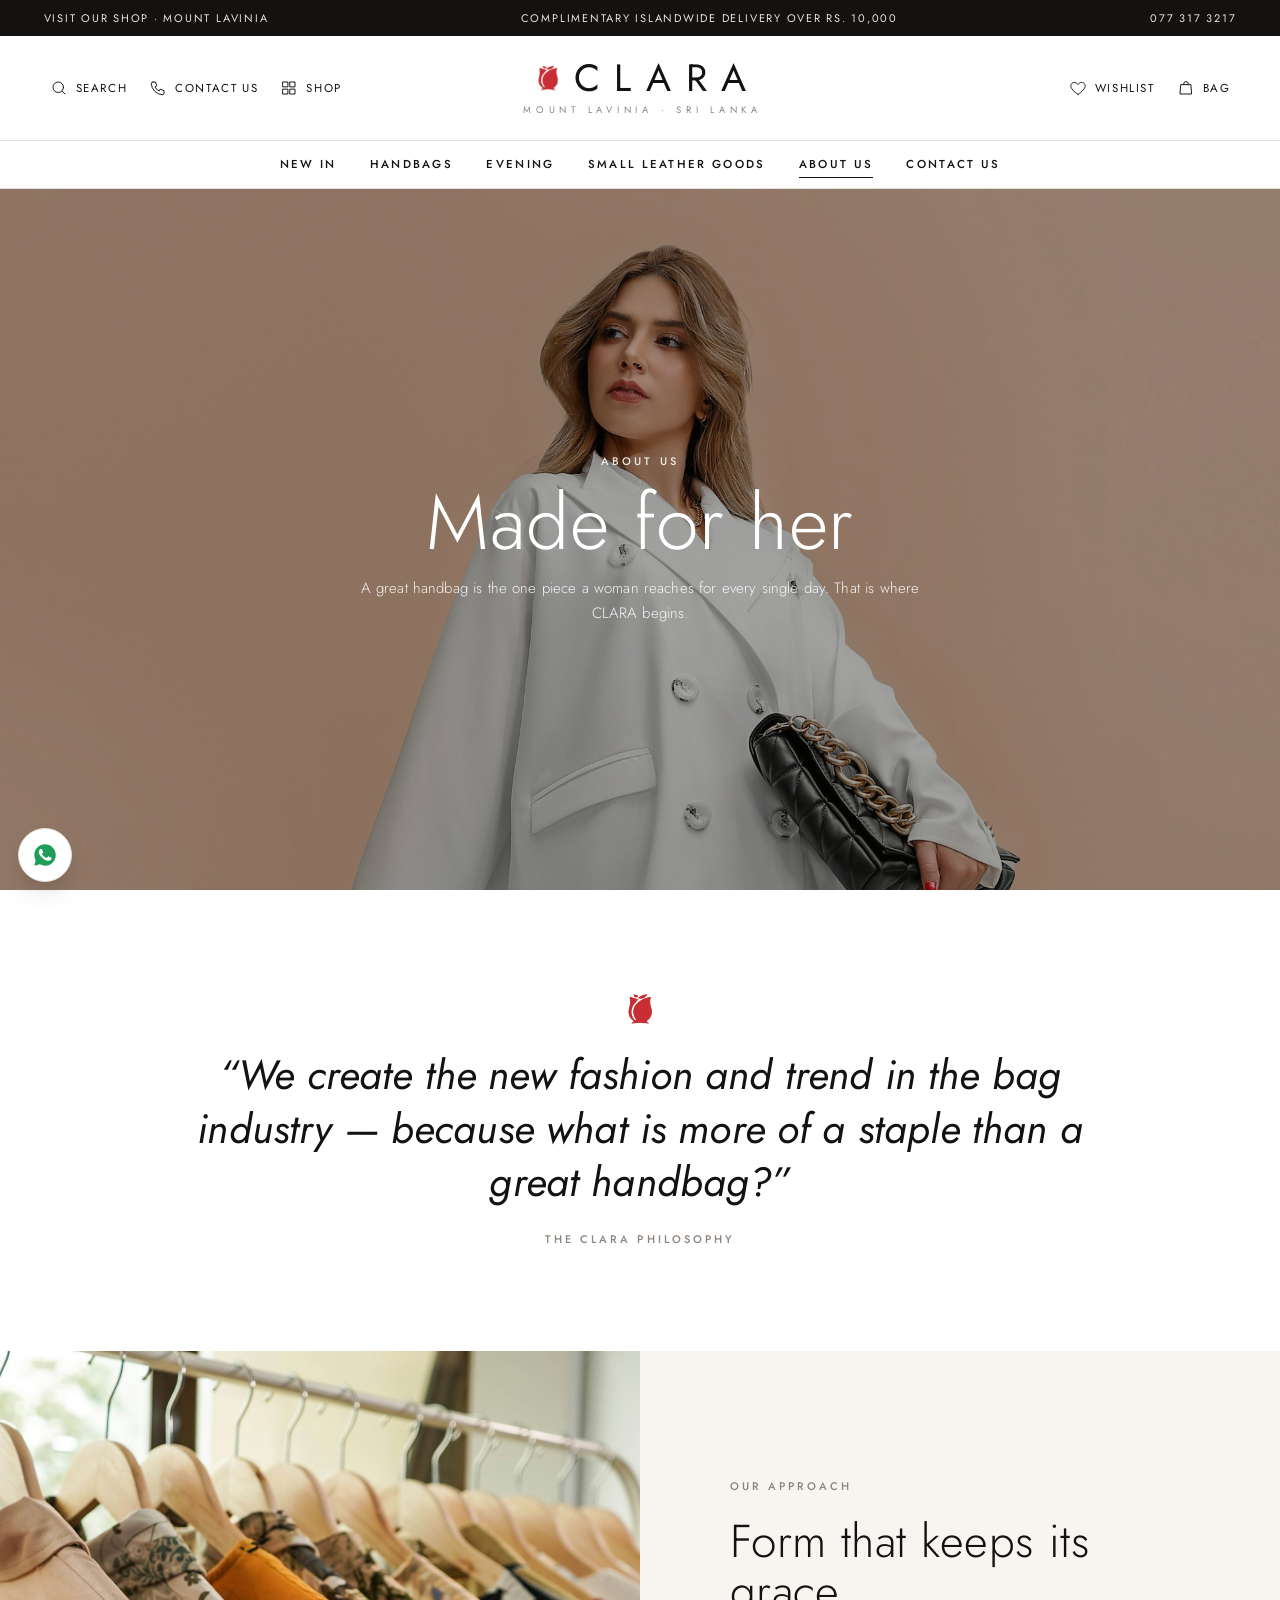
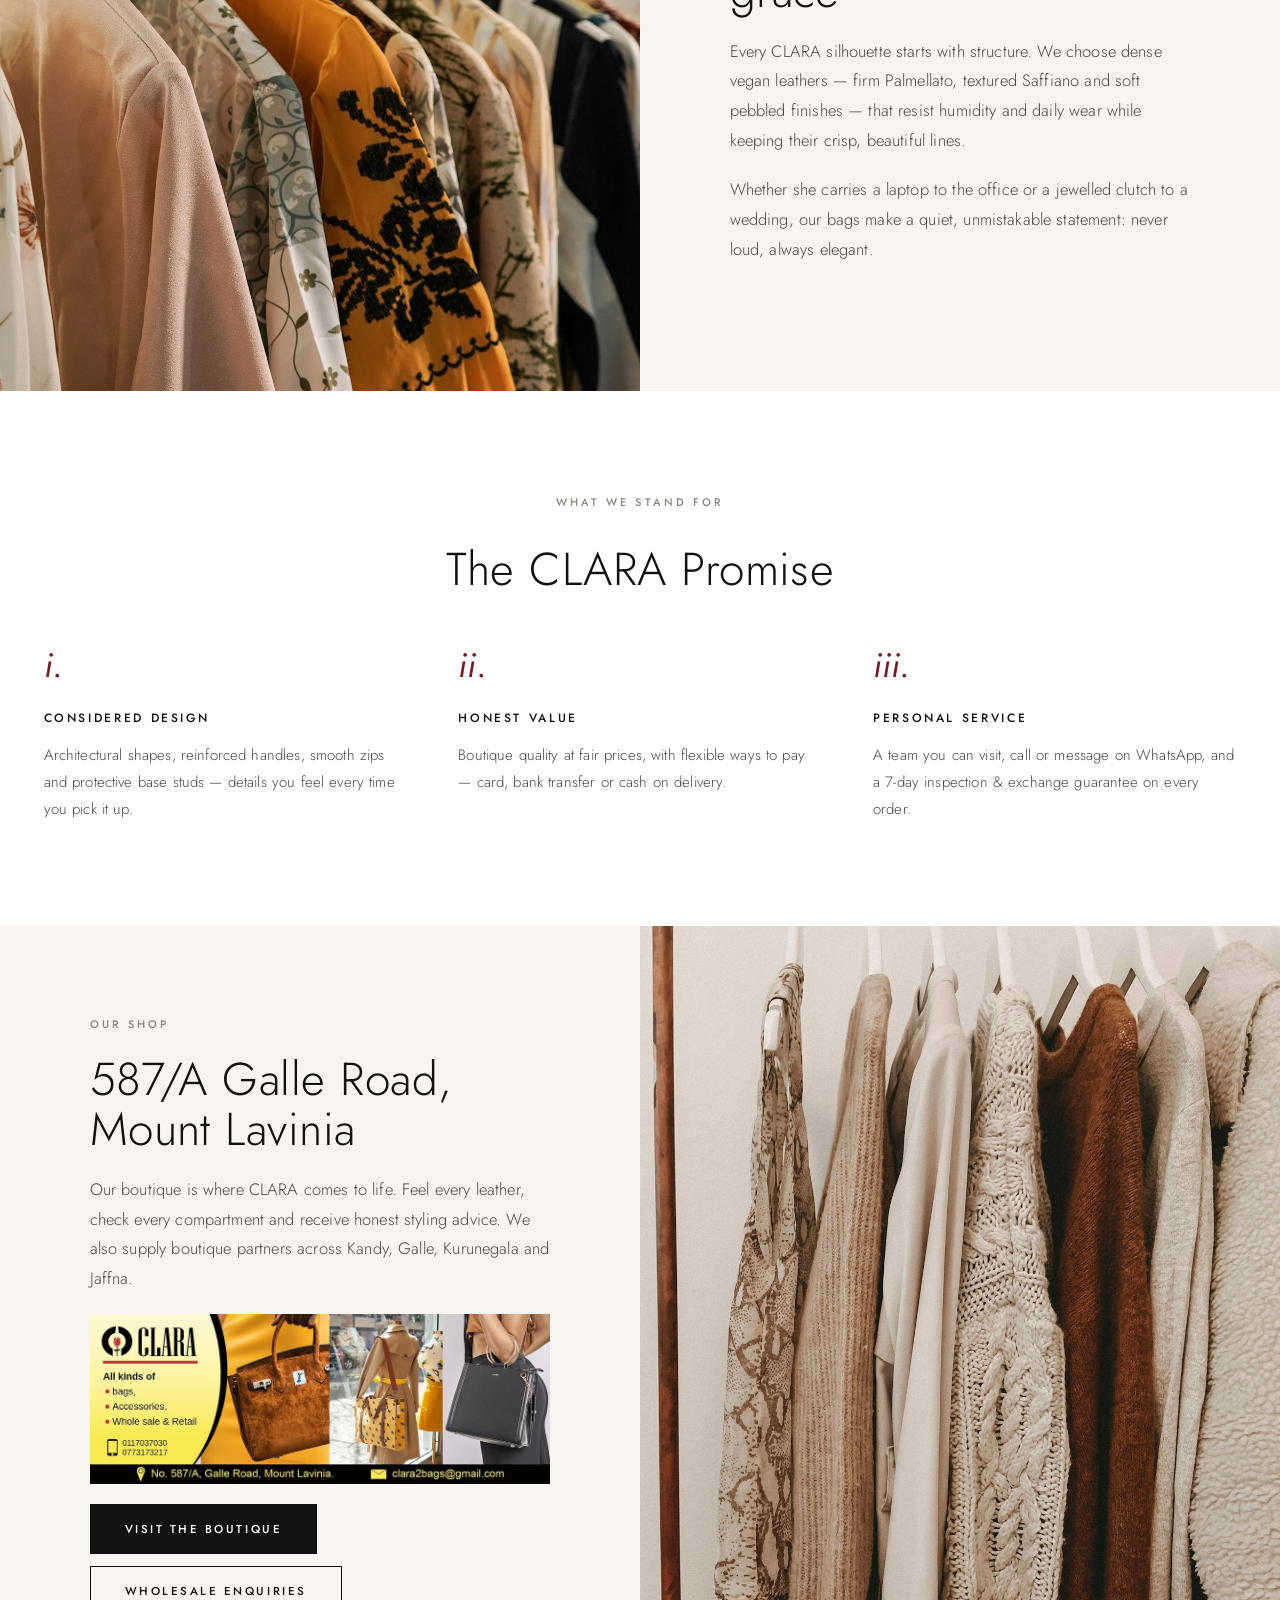
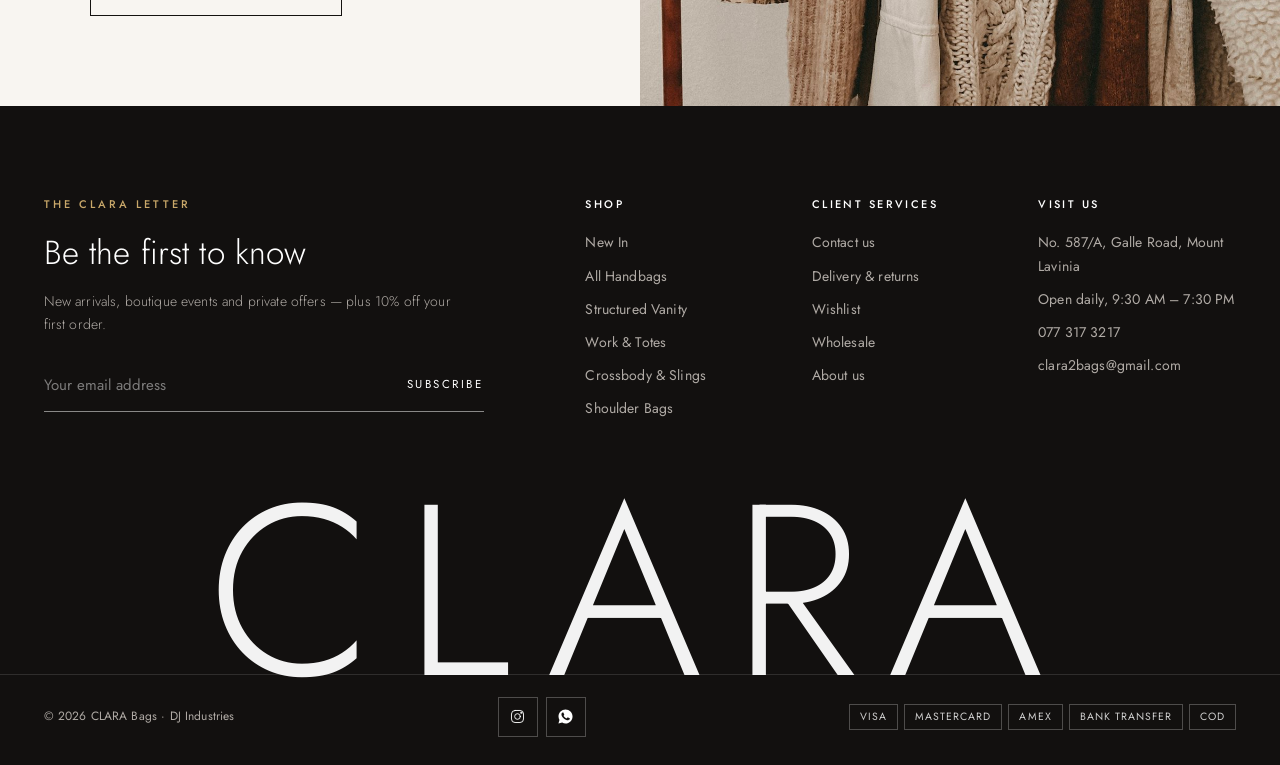
==== commit 54c76081: "Use plain page names: About Us and Contact Us instead of Maison and Boutique Renames the menu, mobil" ====
--- a/about.html
+++ b/about.html
@@ -3,7 +3,7 @@
 <head>
   <meta charset="UTF-8">
   <meta name="viewport" content="width=device-width, initial-scale=1.0">
-  <title>The Maison | CLARA Sri Lanka</title>
+  <title>About Us | CLARA Sri Lanka</title>
   <meta name="description" content="The story of CLARA — handbags for the modern Sri Lankan woman, from our boutique on Galle Road, Mount Lavinia.">
   <meta name="theme-color" content="#FFFFFF">
   <link rel="icon" type="image/png" href="assets/favicon.png">
@@ -22,7 +22,7 @@
     <section class="page-banner">
       <img src="assets/img/wide-coat.jpg" alt="Woman in a white coat carrying a quilted black bag">
       <div class="page-banner__body">
-        <span class="kicker light">The Maison</span>
+        <span class="kicker light">About Us</span>
         <h1 class="title-xl">Made for <i>her</i></h1>
         <p>A great handbag is the one piece a woman reaches for every single day. That is where CLARA begins.</p>
       </div>
@@ -60,7 +60,7 @@
     <section class="split reverse">
       <div class="split__img"><img src="assets/img/boutique.jpg" alt="Boutique interior" loading="lazy"></div>
       <div class="split__body">
-        <span class="kicker reveal">The Boutique</span>
+        <span class="kicker reveal">Our Shop</span>
         <h2 class="title-lg reveal d1">587/A Galle Road, <i>Mount Lavinia</i></h2>
         <p class="body-lg reveal d2">Our boutique is where CLARA comes to life. Feel every leather, check every compartment and receive honest styling advice. We also supply boutique partners across Kandy, Galle, Kurunegala and Jaffna.</p>
         <img src="assets/banner.jpg" alt="CLARA boutique banner with address and phone numbers" class="reveal d3" style="max-width:520px" loading="lazy">
--- a/css/main.css
+++ b/css/main.css
@@ -26,9 +26,11 @@
   --container: 1440px;
   --gutter: clamp(16px, 3.4vw, 48px);
   --ease: cubic-bezier(.25, .8, .25, 1);
-  --header-h: 188px;
+  --header-h: 188px;   /* full header (top bar + masthead + nav) */
+  --header-c: 64px;    /* compact header shown once the page is scrolled */
   --top: var(--header-h);
 }
+html.hdr-compact { --top: var(--header-c); }
 
 /* ---------- Base ---------- */
 *, *::before, *::after { box-sizing: border-box; }
@@ -591,8 +593,13 @@
 .pay { display: flex; gap: 6px; flex-wrap: wrap; }
 .pay span { height: 26px; padding: 0 10px; border: 1px solid var(--line-dark); background: #fff; display: inline-flex; align-items: center; font-size: 10.5px; letter-spacing: .1em; text-transform: uppercase; }
 
-.wa-float { position: fixed; right: 18px; bottom: 18px; z-index: 55; width: 54px; height: 54px; border-radius: 50%; display: grid; place-items: center; background: #fff; color: #1F9E5A; border: 1px solid var(--line); box-shadow: 0 12px 30px -14px rgba(0,0,0,.45); transition: transform .3s var(--ease); }
+.wa-float { position: fixed; left: 18px; bottom: 18px; z-index: 55; width: 54px; height: 54px; border-radius: 50%; display: grid; place-items: center; background: #fff; color: #1F9E5A; border: 1px solid var(--line); box-shadow: 0 12px 30px -14px rgba(0,0,0,.45); transition: transform .3s var(--ease); }
 .wa-float:hover { transform: translateY(-3px); }
+.to-top { position: fixed; right: 18px; bottom: calc(18px + env(safe-area-inset-bottom)); z-index: 55; width: 48px; height: 48px; display: grid; place-items: center; background: var(--ink); color: #fff; border: 1px solid var(--ink); box-shadow: 0 12px 30px -14px rgba(0,0,0,.45); opacity: 0; visibility: hidden; transform: translateY(12px); transition: opacity .3s, visibility 0s .3s, transform .3s var(--ease), background .2s, border-color .2s; }
+.to-top.is-visible { opacity: 1; visibility: visible; transform: none; transition: opacity .3s, visibility 0s, transform .3s var(--ease), background .2s, border-color .2s; }
+.to-top:hover { background: var(--rose); border-color: var(--rose); }
+.to-top .ic { width: 20px; height: 20px; }
+body.no-scroll .to-top { opacity: 0; pointer-events: none; }
 .wa-float .ic { width: 26px; height: 26px; }
 .wa-float span { display: none; }
 
@@ -772,7 +779,7 @@
   .reveal { opacity: 1; transform: none; }
 }
 @media print {
-  .topbar, .site-header, .co-header, .site-footer, .wa-float, .drawer, .toast, .no-print { display: none !important; }
+  .topbar, .site-header, .co-header, .site-footer, .wa-float, .to-top, .drawer, .toast, .no-print { display: none !important; }
 }
 
 
@@ -784,7 +791,7 @@
 .statement p { font-weight: 300; }
 
 .site-header { position: fixed; top: 0; left: 0; right: 0; border-bottom: 1px solid var(--line); background: #fff; color: var(--ink); transition: background .35s var(--ease), color .35s var(--ease), border-color .35s; }
-.header-space { height: var(--top); }
+.header-space { height: var(--header-h); }
 .hbtn { color: inherit; padding: 0 8px; }
 .hbtn:hover { color: inherit; opacity: .6; }
 .hbtn .lbl { font-size: 12px; letter-spacing: .08em; text-transform: none; }
@@ -818,54 +825,23 @@
 .panel__cap h1, .panel__cap h2 { font-weight: 300; font-size: clamp(30px, 4vw, 54px); line-height: 1.1; letter-spacing: .01em; }
 .panel__cap p { font-weight: 300; color: rgba(255,255,255,.88); max-width: 520px; }
 .panel__links { display: flex; gap: 28px; flex-wrap: wrap; justify-content: center; margin-top: 6px; }
-.panel__links a { font-size: 13px; letter-spacing: .06em; padding-bottom: 4px; border-bottom: 1px solid rgba(255,255,255,.8); transition: opacity .2s; }
-.panel__links a:hover { opacity: .7; }
+.panel__links a, .panel__links span { font-size: 13px; letter-spacing: .06em; padding-bottom: 4px; border-bottom: 1px solid rgba(255,255,255,.8); transition: opacity .2s; }
+.panel__links a:hover, .panel:hover .panel__links span { opacity: .7; }
 .panel.tall { height: 92vh; }
 .panel-duo { display: grid; grid-template-columns: 1fr 1fr; }
 .panel-duo .panel { height: 92vh; }
-
-.intro { text-align: center; padding: clamp(72px, 10vw, 140px) var(--gutter); display: grid; justify-items: center; gap: 18px; }
-.intro h2 { font-weight: 300; font-size: clamp(26px, 3vw, 40px); letter-spacing: .01em; }
-.intro p { max-width: 640px; color: var(--ink-2); font-weight: 300; font-size: 16px; line-height: 1.85; }
-.intro .link { margin-top: 6px; }
-
-.sel-head { text-align: center; display: grid; justify-items: center; gap: 10px; margin-bottom: clamp(28px, 4vw, 52px); }
-.sel-head h2 { font-weight: 300; font-size: clamp(26px, 3vw, 38px); }
-.sel-tabs { display: flex; gap: 26px; justify-content: center; flex-wrap: wrap; margin-top: 10px; }
-.sel-tabs button { font-size: 13px; letter-spacing: .04em; color: var(--muted); padding-bottom: 6px; border-bottom: 1px solid transparent; }
-.sel-tabs button.is-active { color: var(--ink); border-bottom-color: var(--ink); }
-.carousel-nav { display: flex; justify-content: center; gap: 10px; margin-top: 30px; }
-
-.cat-strip { display: grid; grid-template-columns: repeat(6, 1fr); gap: 4px; }
-.cat-strip a { display: grid; gap: 14px; text-align: center; padding-bottom: 8px; }
-.cat-strip .img { aspect-ratio: 3/4; overflow: hidden; background: var(--stone); }
-.cat-strip img { width: 100%; height: 100%; object-fit: cover; transition: transform 1.2s var(--ease); }
-.cat-strip a:hover img { transform: scale(1.05); }
-.cat-strip span { font-size: 13px; letter-spacing: .04em; }
-
-.svc { display: grid; grid-template-columns: repeat(3, 1fr); gap: clamp(16px, 2vw, 28px); }
-.svc a { display: grid; gap: 16px; }
-.svc .img { aspect-ratio: 4/3; overflow: hidden; background: var(--stone); }
-.svc img { width: 100%; height: 100%; object-fit: cover; transition: transform 1.2s var(--ease); }
-.svc a:hover img { transform: scale(1.04); }
-.svc h3 { font-size: 17px; font-weight: 400; letter-spacing: .01em; }
-.svc p { font-size: 14px; color: var(--ink-2); font-weight: 300; }
-.svc .link { width: max-content; }
 
 @media (max-width: 980px) {
   .hbtn .lbl { display: none; }
   .wordmark { font-size: 22px; letter-spacing: .42em; margin-right: -.42em; }
   .panel-duo { grid-template-columns: 1fr; }
   .panel-duo .panel { height: 80vh; }
-  .cat-strip { grid-template-columns: repeat(3, 1fr); row-gap: 20px; }
-  .svc { grid-template-columns: 1fr; }
   .mnav__links { padding: 10px 26px 26px; }
   .mnav__foot { padding: 24px 26px 30px; }
 }
 @media (max-width: 640px) {
   .panel { height: 88vh; min-height: 480px; }
   .panel.tall { height: 80vh; }
-  .cat-strip { grid-template-columns: repeat(2, 1fr); }
   .co-header .wordmark { font-size: 20px; }
 }
 
@@ -878,9 +854,10 @@
 .menu.is-open { pointer-events: auto; }
 .menu.is-open .menu__scrim { opacity: 1; }
 .menu.is-open .menu__panel { transform: none; }
-.menu__bar { display: grid; grid-template-columns: 1fr auto 1fr; align-items: center; height: var(--header-h); padding: 0 calc(var(--gutter) - 8px); border-bottom: 1px solid var(--line); flex-shrink: 0; }
+.menu__bar { display: grid; grid-template-columns: 1fr auto 1fr; align-items: center; height: var(--top); padding: 0 calc(var(--gutter) - 8px); border-bottom: 1px solid var(--line); flex-shrink: 0; }
 .menu__bar .wordmark { font-size: 22px; letter-spacing: .42em; margin-right: -.42em; }
 .menu__bar > :last-child { justify-self: end; }
+.menu__bar > :first-child { justify-self: start; }
 .menu__bar .hbtn .count { color: #fff; background: var(--ink); }
 .menu__levels { position: relative; flex: 1; overflow: hidden; }
 .menu__level { position: absolute; inset: 0; overflow-y: auto; padding: 18px 40px 32px; transform: translateX(100%); opacity: 0; visibility: hidden; transition: transform .45s var(--ease), opacity .35s, visibility .45s; }
@@ -919,7 +896,7 @@
 .srch.is-open { pointer-events: auto; }
 .srch.is-open .srch__scrim { opacity: 1; }
 .srch.is-open .srch__sheet { transform: none; }
-.srch__bar { position: sticky; top: 0; z-index: 1; display: flex; align-items: center; gap: 14px; height: var(--header-h); padding: 0 var(--gutter); background: #fff; border-bottom: 1px solid var(--line); }
+.srch__bar { position: sticky; top: 0; z-index: 1; display: flex; align-items: center; gap: 14px; height: var(--top); padding: 0 var(--gutter); background: #fff; border-bottom: 1px solid var(--line); }
 .srch__bar > .ic { width: 20px; height: 20px; color: var(--ink-2); }
 .srch__bar input { flex: 1; min-width: 0; height: 100%; border: 0; outline: none; background: transparent; font-size: 18px; font-weight: 300; letter-spacing: .01em; -webkit-appearance: none; }
 .srch__bar input::-webkit-search-cancel-button { -webkit-appearance: none; }
@@ -980,16 +957,12 @@
 
 @media (max-width: 640px) {
   .input, .coupon input, .qty input, .fld input, select.input, textarea.input { font-size: 16px; }
-  .wa-float { width: 48px; height: 48px; right: 14px; }
+  .wa-float { width: 48px; height: 48px; left: 14px; }
+  .to-top { width: 44px; height: 44px; right: 14px; }
+  body:has(.sticky-buy.is-visible) .to-top { bottom: calc(96px + env(safe-area-inset-bottom)); }
   .wa-float .ic { width: 23px; height: 23px; }
   .panel__links { gap: 22px; }
-  .panel__links a { font-size: 14px; padding: 8px 0 4px; }
-  .sel-tabs { gap: 18px; overflow-x: auto; flex-wrap: nowrap; justify-content: flex-start; width: 100%; padding: 0 2px 4px; scrollbar-width: none; }
-  .sel-tabs::-webkit-scrollbar { display: none; }
-  .sel-tabs button { white-space: nowrap; padding: 10px 0 6px; }
-  .cat-strip { display: grid; grid-auto-flow: column; grid-auto-columns: 42%; grid-template-columns: none; overflow-x: auto; scroll-snap-type: x mandatory; gap: 8px; scrollbar-width: none; margin-right: calc(-1 * var(--gutter)); }
-  .cat-strip::-webkit-scrollbar { display: none; }
-  .cat-strip a { scroll-snap-align: start; }
+  .panel__links a, .panel__links span { font-size: 14px; padding: 8px 0 4px; }
   .card__body { padding-top: 10px; }
   .card__colors span { display: none; }
 }
@@ -1050,7 +1023,7 @@
 .ft2 .pay span { background: transparent; border-color: rgba(255,255,255,.25); color: rgba(255,255,255,.8); }
 
 @media (max-width: 980px) {
-  :root { --header-h: 96px; }
+  :root { --header-h: 96px; --header-c: 61px; }
   .hv2__main { height: 60px; }
   .hv2__m { display: inline-flex; }
   .hv2__nav, .hv2__tag, .hv2 .hbtn .lbl { display: none; }
@@ -1105,14 +1078,16 @@
 /* =========================================================================
    HOME HERO — Slider
    ========================================================================= */
-.hs { position: relative; height: 100svh; min-height: 560px; overflow: hidden; background: var(--ink); color: #fff; touch-action: pan-y; }
-@supports not (height: 100svh) { .hs { height: 100vh; } }
+/* Brand accent: red rule above the kicker, red primary link */
+.hs .panel__cap .kicker::before { content: ""; display: block; width: 44px; height: 2px; margin: 0 auto 16px; background: var(--rose); }
+.hs .panel__links a:first-child { border-bottom: 2px solid var(--rose); }
+.hs { position: relative; height: calc(100vh - var(--header-h)); height: calc(100svh - var(--header-h)); min-height: 460px; overflow: hidden; background: var(--ink); color: #fff; touch-action: pan-y; }
 .hs__slide { position: absolute; inset: 0; display: flex; align-items: flex-end; justify-content: center; text-align: center; opacity: 0; visibility: hidden; transition: opacity 1.1s var(--ease), visibility 0s 1.1s; }
 .hs__slide.is-active { opacity: 1; visibility: visible; z-index: 1; transition: opacity 1.1s var(--ease), visibility 0s; }
 .hs__slide img { position: absolute; inset: 0; width: 100%; height: 100%; object-fit: cover; transform: scale(1.06); transition: transform 7.5s linear; }
 .hs__slide.is-active img { transform: scale(1); }
 .hs__slide::after { content: ""; position: absolute; inset: 0; background: linear-gradient(0deg, rgba(0,0,0,.55) 0%, rgba(0,0,0,.08) 42%, rgba(0,0,0,0) 60%, rgba(0,0,0,.25) 100%); pointer-events: none; }
-.hs .panel__cap { padding-bottom: clamp(96px, 14vh, 150px); }
+.hs .panel__cap { padding-bottom: clamp(92px, 13vh, 140px); }
 .hs .panel__cap > * { opacity: 0; transform: translateY(14px); transition: opacity .8s var(--ease), transform .8s var(--ease); }
 .hs__slide.is-active .panel__cap > * { opacity: 1; transform: none; }
 .hs__slide.is-active .panel__cap > :nth-child(1) { transition-delay: .35s; }
@@ -1134,8 +1109,119 @@
 .hs__count { font-size: 12px; letter-spacing: .14em; min-width: 52px; text-align: center; color: rgba(255,255,255,.85); }
 
 @media (max-width: 760px) {
-  .hs { min-height: 480px; }
+  .hs { min-height: 440px; }
   .hs__arrow { display: none; }
-  .hs__ctrl { gap: 12px; justify-content: flex-start; }
+  .hs__ctrl { gap: 12px; justify-content: center; } /* centred so it clears the WhatsApp button bottom-left */
   .hs__dot { width: 36px; }
 }
+
+/* =========================================================================
+   HOME — section language (set by "Shop by category")
+   Full width with slim side padding, left-aligned kicker + large light
+   heading, an underlined uppercase link on the right, and
+   tiles or product cards on an 8px gap. Consecutive white sections share one gap.
+   ========================================================================= */
+:root { --side: clamp(16px, 2.1vw, 30px); --sec-y: clamp(56px, 6.6vw, 96px); }
+.hsec { padding: var(--sec-y) var(--side); background: #fff; }
+.hsec + .hsec { padding-top: 0; }
+
+.shead { display: flex; justify-content: space-between; align-items: flex-end; gap: 16px 32px; margin-bottom: clamp(22px, 2.6vw, 36px); }
+.shead h2 { margin-top: 12px; font-weight: 300; font-size: clamp(30px, 3.4vw, 50px); line-height: 1.05; letter-spacing: .005em; text-wrap: balance; }
+.shead > .link { flex-shrink: 0; margin-bottom: 6px; }
+
+/* Tile row: 4-up grid, swipeable row on phones (categories, products, services) */
+.hrow { display: grid; grid-template-columns: repeat(var(--cols, 4), 1fr); gap: 8px; }
+.hrow__img { display: block; aspect-ratio: 4/5; overflow: hidden; background: var(--stone); }
+.hrow__img img { width: 100%; height: 100%; object-fit: cover; transition: transform 1.2s var(--ease); }
+.hrow > a:hover .hrow__img img { transform: scale(1.05); }
+.hrow__lbl { display: inline-block; margin-top: 16px; padding-bottom: 3px; border-bottom: 1px solid currentColor; font-size: 11.5px; font-weight: 500; letter-spacing: .2em; text-transform: uppercase; transition: border-color .25s; }
+.hrow > a { display: block; }
+.hrow > a:hover .hrow__lbl { border-color: var(--rose); }
+
+/* Intro: heading left, copy + link right */
+
+/* Product rows (New In, Most Loved): product cards on the tile grid */
+.prow .card__media { aspect-ratio: 4/5; }
+.prow .card__body { padding-top: 14px; }
+.prow .card__name { font-size: 14.5px; }
+.prow--2 { row-gap: 44px; } /* Most Loved: two rows of four */
+
+/* Our story: full-bleed photo with the caption on a dark fade at the left; the image eases in
+   and the caption rises line by line as it scrolls into view */
+.story { justify-content: flex-start; align-items: center; text-align: left; }
+.story > img { object-position: 85% 20%; transform: scale(1.08); transition: transform 2.4s var(--ease); }
+.story:has(.is-in) > img { transform: none; }
+.story::after { background: linear-gradient(90deg, rgba(20,18,16,.82) 0%, rgba(20,18,16,.6) 32%, rgba(20,18,16,.1) 58%, rgba(20,18,16,0) 70%); }
+.story .panel__cap { justify-items: start; max-width: 720px; padding: 0 clamp(20px, 7vw, 120px); gap: 16px; }
+.story .panel__cap .kicker::before { content: ""; display: block; width: 44px; height: 2px; margin-bottom: 16px; background: var(--rose); }
+.story .panel__cap h2 { text-wrap: balance; }
+.story .panel__cap p { font-size: 16px; line-height: 1.8; color: rgba(255,255,255,.9); text-wrap: pretty; }
+.story .panel__links { justify-content: flex-start; }
+.story .panel__links a:first-child { border-bottom: 2px solid var(--rose); }
+@media (max-width: 760px) {
+  .story { align-items: flex-end; }
+  .story > img { object-position: 62% 20%; }
+  .story::after { background: linear-gradient(0deg, rgba(20,18,16,.92) 0%, rgba(20,18,16,.78) 42%, rgba(20,18,16,.15) 68%, rgba(20,18,16,0) 80%); }
+  .story .panel__cap { padding: 0 20px 48px; }
+}
+@media (prefers-reduced-motion: reduce) { .story > img { transform: none; transition: none; } }
+
+/* Services: three tall tiles with label, note and link */
+.svc { --cols: 3; }
+.svc > a { display: flex; flex-direction: column; align-items: flex-start; }
+.svc .hrow__img { align-self: stretch; }
+.svc .hrow__lbl { border-bottom: 0; padding-bottom: 0; }
+.svc p { margin: 8px 0 14px; max-width: 420px; font-size: 14px; color: var(--ink-2); font-weight: 300; }
+.svc .link { margin-top: auto; } /* links line up across tiles */
+
+@media (max-width: 760px) {
+  .hrow { grid-template-columns: none; grid-auto-flow: column; grid-auto-columns: 42%; overflow-x: auto; scroll-snap-type: x mandatory; scroll-padding: 0 var(--side); scrollbar-width: none; margin: 0 calc(-1 * var(--side)); padding: 0 var(--side) 4px; }
+  .hrow::-webkit-scrollbar { display: none; }
+  .hrow > * { scroll-snap-align: start; }
+  /* Two-row product grid stays a grid: two columns instead of a long swipe row */
+  .prow--2 { grid-template-columns: repeat(2, 1fr); grid-auto-flow: row; grid-auto-columns: auto; overflow: visible; margin: 0; padding: 0; row-gap: 32px; }
+}
+@media (max-width: 520px) {
+  .hrow { grid-auto-columns: 72%; }
+  .prow--2 { grid-auto-columns: auto; }
+  .hrow__lbl { font-size: 11px; margin-top: 12px; }
+  .prow .card__name { font-size: 13px; }
+}
+
+/* =========================================================================
+   HEADER — compact on scroll
+   Past ~80px the top bar, nav row and tagline fold away, the logo shrinks
+   and one slim row remains. The header is fixed and .header-space always
+   keeps the full height, so page content never moves.
+   ========================================================================= */
+.hv2__top { height: 36px; overflow: hidden; transition: height .4s var(--ease); }
+.hv2__main { transition: height .4s var(--ease); }
+.hv2__logo { transition: gap .4s var(--ease); }
+.hv2__row span { transition: font-size .4s var(--ease); }
+.hv2__row img { transition: width .4s var(--ease), height .4s var(--ease); }
+.hv2__tag { max-height: 14px; overflow: hidden; transition: opacity .3s, max-height .4s var(--ease); }
+.hv2__nav { height: 48px; overflow: hidden; transition: height .4s var(--ease), opacity .3s, visibility 0s, border-color .3s; }
+.site-header.hv2 { transition: box-shadow .3s; }
+
+.hv2.is-compact { box-shadow: 0 8px 24px -20px rgba(0,0,0,.4); }
+.hv2.is-compact .hv2__top { height: 0; }
+.hv2.is-compact .hv2__main { height: 62px; }
+.hv2.is-compact .hv2__logo { gap: 0; }
+.hv2.is-compact .hv2__row span { font-size: 26px; }
+.hv2.is-compact .hv2__row img { width: 22px; height: 22px; }
+.hv2.is-compact .hv2__tag { opacity: 0; max-height: 0; }
+.hv2.is-compact .hv2__nav { height: 0; opacity: 0; visibility: hidden; border-top-color: transparent; transition: height .4s var(--ease), opacity .2s, visibility 0s .4s, border-color .3s; }
+/* Icons only: menu + search on the left, wishlist + bag on the right */
+.hv2.is-compact .hv2__m { display: inline-flex; }
+.hv2.is-compact .hv2__left .hide-mobile, .hv2.is-compact .hv2__right .hide-mobile:not(.hv2__wish) { display: none; }
+.hv2.is-compact .hbtn .lbl { display: none; }
+.hv2.is-compact .hbtn .count { position: absolute; top: 2px; right: -2px; min-width: 16px; height: 16px; border-radius: 50%; background: var(--ink) !important; color: #fff !important; font-size: 9.5px; display: grid; place-items: center; margin: 0; padding: 0 4px; }
+.hv2.is-compact .hbtn .count::before, .hv2.is-compact .hbtn .count::after { content: none; }
+.hv2.is-compact .hbtn .count:not(.is-visible) { display: none; }
+@media (max-width: 980px) {
+  .hv2.is-compact .hv2__main { height: 60px; }
+  .hv2.is-compact .hv2__row span { font-size: 22px; }
+  .hv2.is-compact .hv2__row img { width: 20px; height: 20px; }
+}
+/* Sticky panels follow the header height */
+.filters, .pdp__info, .summary, .g2, .toolbar { transition: top .4s var(--ease); }
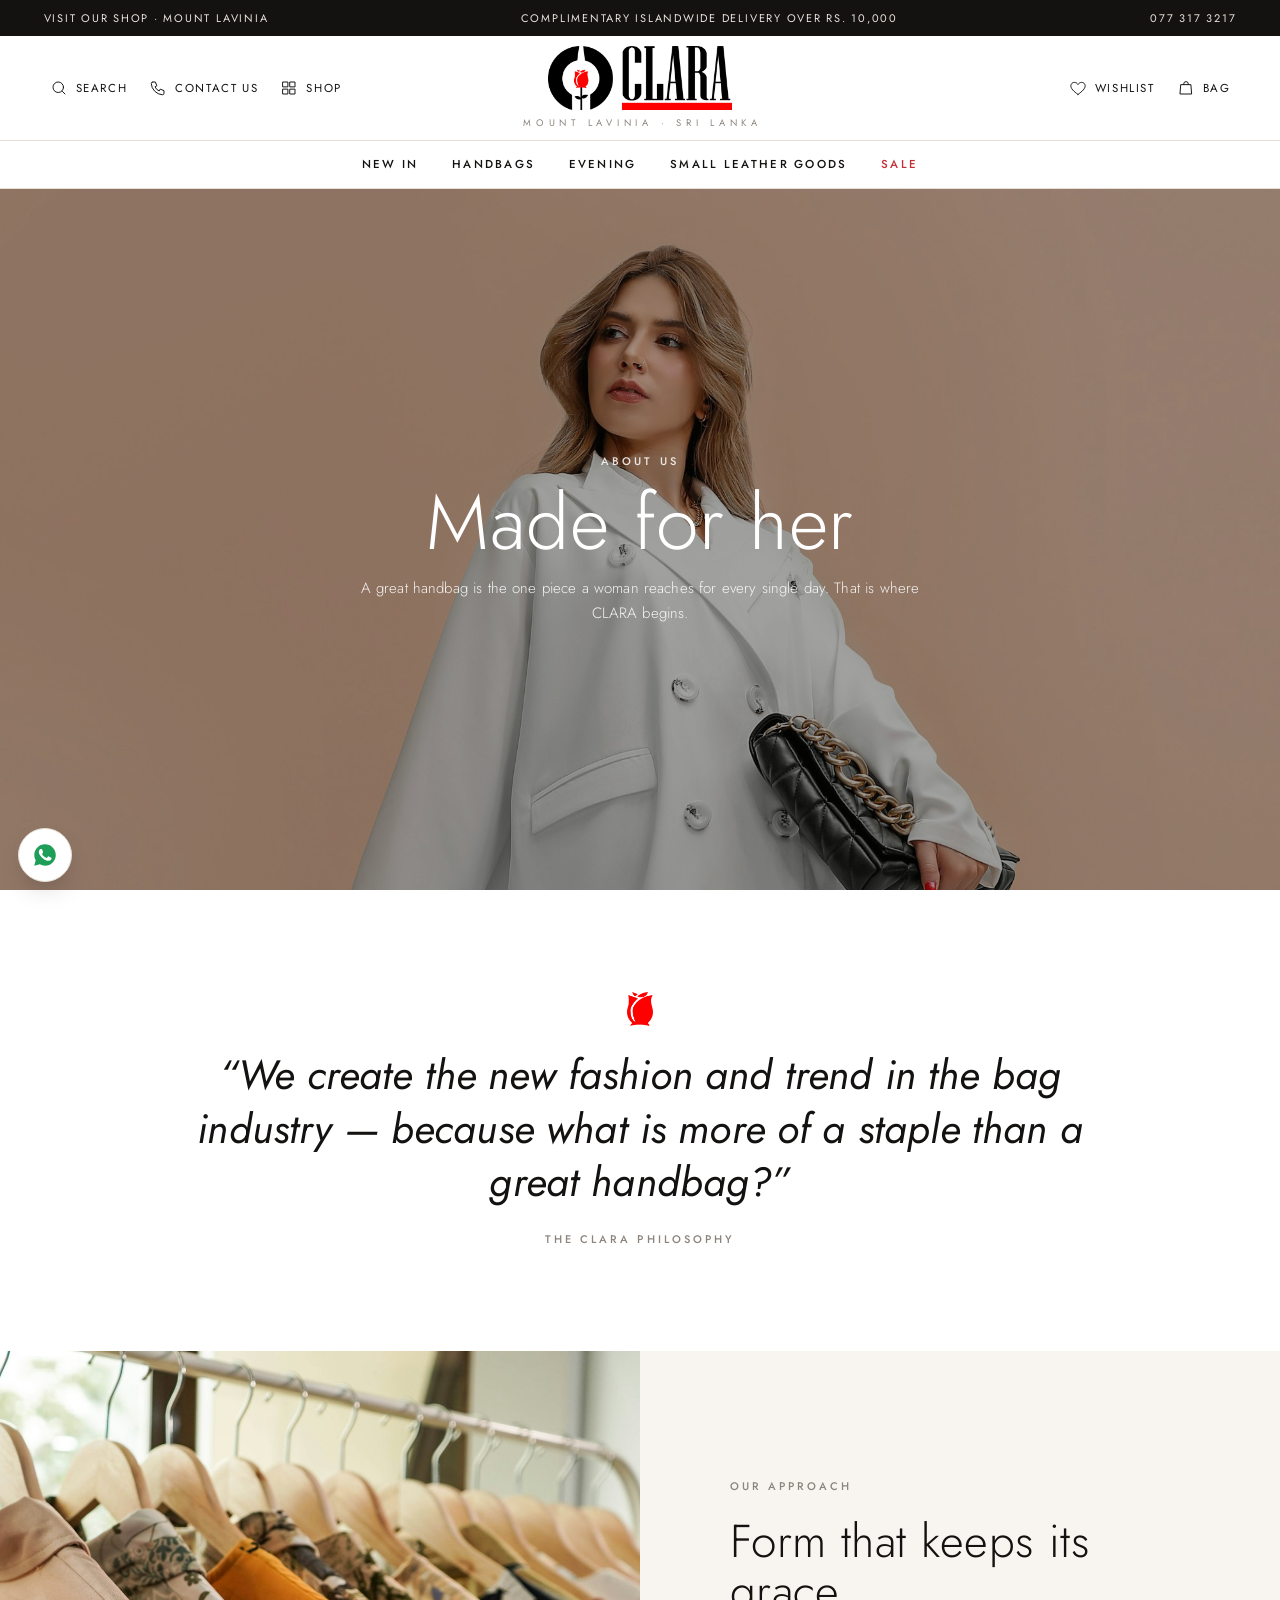
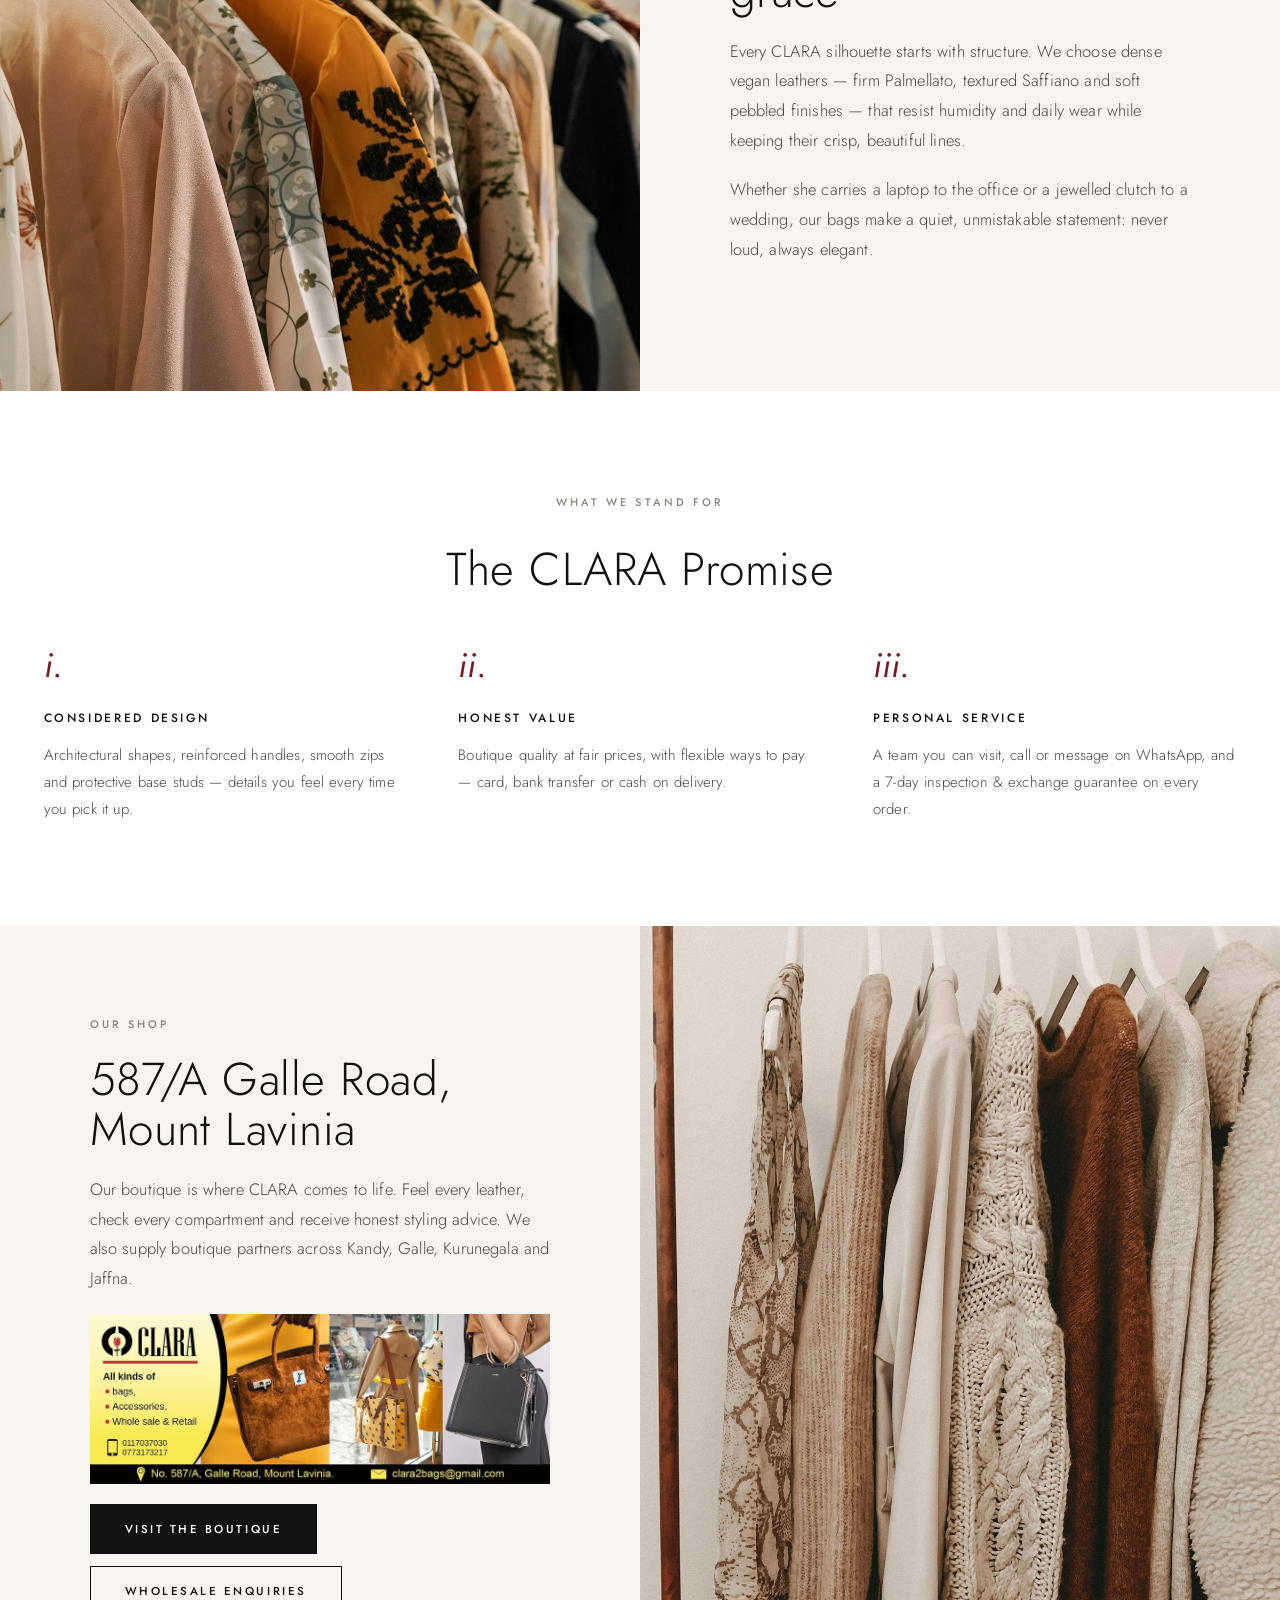
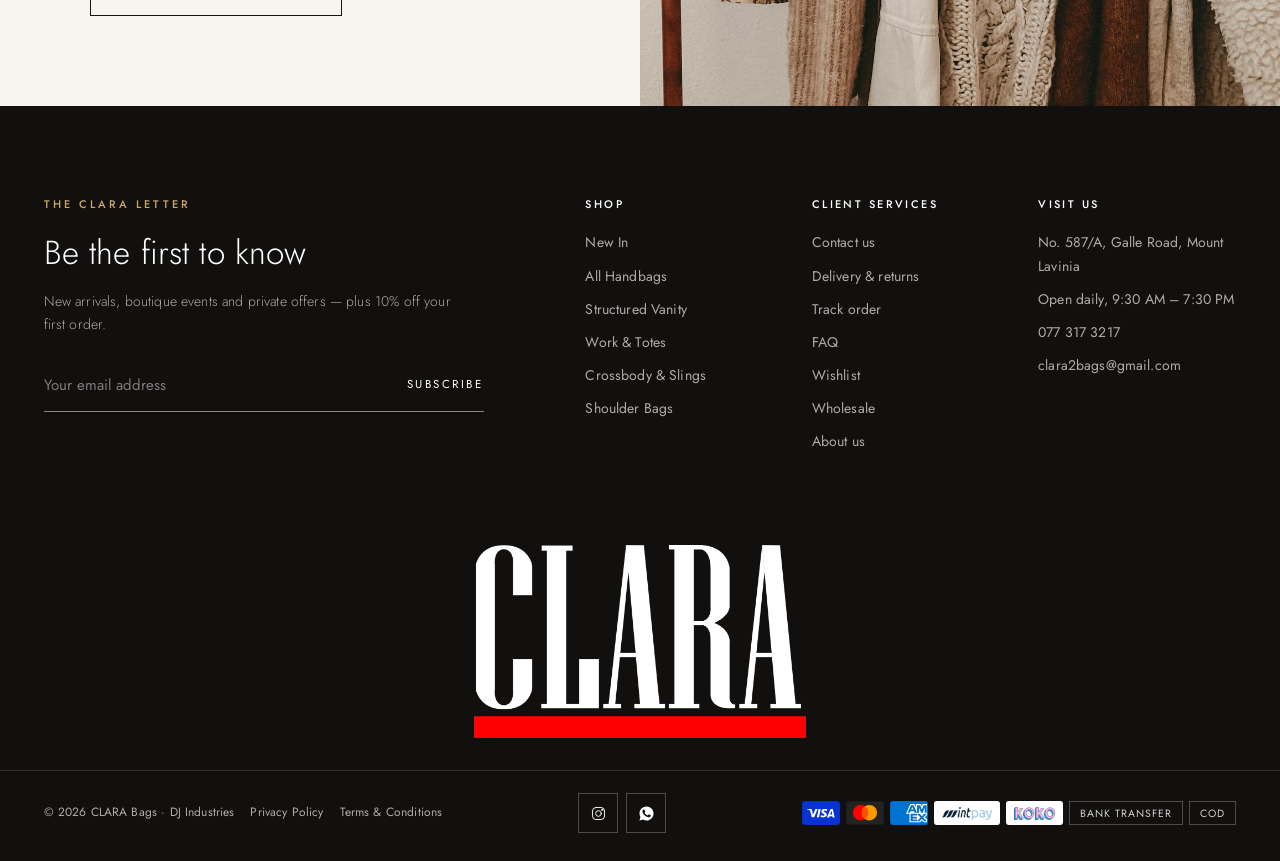
==== commit 30000e0b: "Use the official CLARA logo in header, menus, footer, favicon and About page" ====
--- a/about.html
+++ b/about.html
@@ -30,7 +30,7 @@
 
     <section class="section">
       <div class="container quote">
-        <img src="assets/rose.png" alt="" width="34" height="34" class="reveal">
+        <img src="assets/logo/clara-rose.png" alt="" height="34" style="height:34px;width:auto" class="reveal">
         <blockquote class="reveal d1">“We create the new fashion and trend in the bag industry — because what is more of a staple than a great handbag?”</blockquote>
         <span class="kicker reveal d2">The CLARA philosophy</span>
       </div>
--- a/css/main.css
+++ b/css/main.css
@@ -161,7 +161,7 @@
   transform: scaleX(0); transition: transform .35s var(--ease);
 }
 .primary-nav > li:hover > a::after, .primary-nav > li > a.is-active::after, .primary-nav > li:focus-within > a::after { transform: scaleX(1); }
-.primary-nav .is-sale { color: var(--wine); }
+.primary-nav .is-sale, .menu__list .is-sale { color: var(--rose); }
 
 .mega { position: absolute; left: 0; right: 0; top: 100%; background: #fff; border-top: 1px solid var(--line); border-bottom: 1px solid var(--line); opacity: 0; visibility: hidden; transition: opacity .25s, visibility .25s; }
 .primary-nav > li:hover .mega, .primary-nav > li:focus-within .mega { opacity: 1; visibility: visible; }
@@ -314,7 +314,7 @@
 .card:hover .card__media img.alt { opacity: 1; }
 .card:hover .card__media img { transform: scale(1.03); }
 .card__flag { position: absolute; top: 14px; left: 14px; z-index: 2; font-size: 10px; letter-spacing: .22em; text-transform: uppercase; background: #fff; padding: 5px 9px; pointer-events: none; }
-.card__flag.sale { background: var(--wine); color: #fff; }
+.card__flag.sale { background: var(--rose); color: #fff; }
 .heart { position: absolute; top: 10px; right: 10px; z-index: 3; width: 38px; height: 38px; display: grid; place-items: center; color: var(--ink); transition: color .2s, transform .3s var(--ease); }
 .heart:hover { color: var(--wine); transform: scale(1.1); }
 .heart .ic { width: 19px; height: 19px; }
@@ -331,7 +331,7 @@
 .card__name { font-size: 15px; font-weight: 400; letter-spacing: .02em; line-height: 1.4; }
 .card__name a:hover { text-decoration: underline; text-underline-offset: 4px; }
 .card__price { display: flex; gap: 10px; align-items: baseline; font-size: 14.5px; }
-.card__price .now { color: var(--wine); }
+.card__price .now { color: var(--rose); }
 .card__price s { color: var(--muted); font-size: 13px; }
 .card__colors { display: flex; align-items: center; gap: 6px; margin-top: 6px; font-size: 12px; color: var(--muted); }
 .card__colors i { width: 11px; height: 11px; border-radius: 50%; box-shadow: inset 0 0 0 1px rgba(0,0,0,.18); }
@@ -360,7 +360,17 @@
 /* ==========================================================================
    SHOP
    ========================================================================== */
-.shop { display: grid; grid-template-columns: 250px 1fr; gap: clamp(28px, 4vw, 56px); padding-top: 36px; padding-bottom: clamp(64px, 8vw, 120px); align-items: start; }
+.shop { display: grid; grid-template-columns: 250px 1fr; gap: clamp(28px, 4vw, 56px); padding: 28px var(--side) clamp(64px, 8vw, 120px); align-items: start; }
+.shop-head { padding: 22px var(--side) 0; }
+.shop-head .crumbs { margin-bottom: 18px; }
+.shop-head .shead { margin-bottom: 22px; }
+.shead__count { flex-shrink: 0; margin-bottom: 6px; font-size: 12px; letter-spacing: .16em; text-transform: uppercase; color: var(--ink-2); }
+.shop-tabs { justify-content: flex-start; gap: 8px; padding: 0 var(--side) 18px; border-bottom: 0; }
+.shop-tabs a { display: inline-flex; align-items: center; height: 36px; padding: 0 16px; border: 1px solid var(--line-dark); font-size: 11px; letter-spacing: .16em; color: var(--ink); transition: border-color .2s, background .2s, color .2s; }
+.shop-tabs a:hover { border-color: var(--ink); }
+.shop-tabs a.is-active { background: var(--ink); border-color: var(--ink); color: #fff; }
+.shop-tabs a.is-active::after { content: none; }
+#catalogGrid { gap: 8px; }
 .filters { position: sticky; top: calc(var(--top) + 16px); }
 .filters__head { display: none; }
 .fgroup { border-bottom: 1px solid var(--line); padding: 18px 0; }
@@ -404,13 +414,39 @@
    ========================================================================== */
 .pdp { display: grid; grid-template-columns: 1.35fr 1fr; gap: clamp(32px, 5vw, 80px); align-items: start; padding-top: 20px; }
 .pdp__info { position: sticky; top: calc(var(--top) + 24px); display: grid; gap: 22px; }
+.pdp__colour-m { margin-top: 18px; }
 .pdp__info h1 { font-family: var(--serif); font-size: clamp(30px, 2.8vw, 40px); line-height: 1.1; }
 .pdp__meta { display: flex; justify-content: space-between; align-items: center; gap: 12px; }
 .pdp__price { display: flex; gap: 14px; align-items: baseline; font-size: 20px; }
-.pdp__price .now { color: var(--wine); }
+.pdp__price .now { color: var(--rose); }
 .pdp__price s { color: var(--muted); font-size: 15px; }
-.pdp__price .off { font-size: 11px; letter-spacing: .18em; text-transform: uppercase; color: var(--wine); }
+.pdp__price .off { font-size: 11px; letter-spacing: .18em; text-transform: uppercase; color: var(--rose); }
 .pdp__note { font-size: 13px; color: var(--muted); margin-top: -12px; }
+
+/* Buy now, pay later (Mintpay / KOKO) */
+.bnpl-logo { display: inline-block; width: auto; vertical-align: middle; transition: filter .2s, opacity .2s; }
+.card__bnpl { font-size: 12px; color: var(--muted); line-height: 1.6; }
+.bnpl-logos { display: inline-flex; gap: 4px; white-space: nowrap; vertical-align: middle; }
+.card__bnpl .bnpl-logo { height: 13px; filter: grayscale(1); opacity: .65; }
+.card__bnpl .bnpl-logo--mintpay { height: 11px; }
+.card:hover .card__bnpl .bnpl-logo { filter: none; opacity: 1; }
+.bnpl-box { display: grid; gap: 12px; padding: 16px 18px; border: 1px solid var(--line); font-size: 13.5px; }
+.bnpl-box b { font-weight: 500; }
+.bnpl-box ul { display: grid; gap: 8px; }
+.bnpl-box li { display: grid; grid-template-columns: 72px 1fr; align-items: center; gap: 12px; color: var(--ink-2); font-size: 13px; }
+.bnpl-box .bnpl-logo { height: 20px; width: auto; }
+.bnpl-box .bnpl-logo--mintpay { height: 17px; }
+.bnpl-how { justify-self: start; font-size: 11px; letter-spacing: .16em; text-transform: uppercase; text-decoration: underline; text-underline-offset: 4px; }
+.bnpl-how:hover { color: var(--rose); }
+.bnpl-dialog { width: min(440px, calc(100vw - 32px)); padding: 0; border: 0; color: var(--ink); }
+.bnpl-dialog__body { position: relative; padding: 36px 32px 32px; }
+.bnpl-dialog::backdrop { background: rgba(20,18,16,.5); }
+.bnpl-dialog__logos { display: flex; align-items: center; gap: 16px; }
+.bnpl-dialog__logos .bnpl-logo { height: 20px; width: auto; }
+.bnpl-dialog__logos .bnpl-logo--mintpay { height: 17px; }
+.bnpl-dialog h2 { margin: 10px 0 18px; font-weight: 300; font-size: 28px; line-height: 1.1; }
+.bnpl-dialog ol { display: grid; gap: 10px; padding-left: 20px; list-style: decimal; font-size: 14px; color: var(--ink-2); }
+.bnpl-dialog__close { position: absolute; top: 8px; right: 8px; }
 .pdp__rating { display: flex; align-items: center; gap: 10px; font-size: 13px; color: var(--ink-2); }
 .stars { display: inline-flex; gap: 2px; color: var(--ink); }
 .stars .ic { width: 12px; height: 12px; fill: currentColor; stroke: none; }
@@ -590,12 +626,15 @@
 .socials a:hover { background: var(--ink); color: #fff; border-color: var(--ink); }
 .socials .ic { width: 17px; height: 17px; }
 .footer-legal { border-top: 1px solid var(--line); display: flex; justify-content: space-between; align-items: center; gap: 16px; padding-top: 22px; padding-bottom: 28px; font-size: 12px; letter-spacing: .06em; flex-wrap: wrap; }
-.pay { display: flex; gap: 6px; flex-wrap: wrap; }
-.pay span { height: 26px; padding: 0 10px; border: 1px solid var(--line-dark); background: #fff; display: inline-flex; align-items: center; font-size: 10.5px; letter-spacing: .1em; text-transform: uppercase; }
+.pay { display: flex; align-items: center; gap: 6px; flex-wrap: wrap; }
+.pay img { height: 24px; width: auto; display: block; }
+.pay__logo { height: 24px; box-sizing: border-box; padding: 0 8px; border: 0; border-radius: 3px; background: #fff; display: inline-flex; align-items: center; justify-content: center; }
+.pay__logo img { height: 13px; }
+.pay span:not(.pay__logo) { height: 24px; padding: 0 10px; border: 1px solid var(--line-dark); background: #fff; display: inline-flex; align-items: center; font-size: 10.5px; letter-spacing: .1em; text-transform: uppercase; }
 
 .wa-float { position: fixed; left: 18px; bottom: 18px; z-index: 55; width: 54px; height: 54px; border-radius: 50%; display: grid; place-items: center; background: #fff; color: #1F9E5A; border: 1px solid var(--line); box-shadow: 0 12px 30px -14px rgba(0,0,0,.45); transition: transform .3s var(--ease); }
 .wa-float:hover { transform: translateY(-3px); }
-.to-top { position: fixed; right: 18px; bottom: calc(18px + env(safe-area-inset-bottom)); z-index: 55; width: 48px; height: 48px; display: grid; place-items: center; background: var(--ink); color: #fff; border: 1px solid var(--ink); box-shadow: 0 12px 30px -14px rgba(0,0,0,.45); opacity: 0; visibility: hidden; transform: translateY(12px); transition: opacity .3s, visibility 0s .3s, transform .3s var(--ease), background .2s, border-color .2s; }
+.to-top { position: fixed; right: 18px; bottom: calc(18px + env(safe-area-inset-bottom)); z-index: 55; width: 48px; height: 48px; display: grid; place-items: center; background: var(--ink); color: #fff; border: 1px solid rgba(255,255,255,.4); box-shadow: 0 12px 30px -14px rgba(0,0,0,.45); opacity: 0; visibility: hidden; transform: translateY(12px); transition: opacity .3s, visibility 0s .3s, transform .3s var(--ease), background .2s, border-color .2s; }
 .to-top.is-visible { opacity: 1; visibility: visible; transform: none; transition: opacity .3s, visibility 0s, transform .3s var(--ease), background .2s, border-color .2s; }
 .to-top:hover { background: var(--rose); border-color: var(--rose); }
 .to-top .ic { width: 20px; height: 20px; }
@@ -706,7 +745,7 @@
   .pillars { grid-template-columns: 1fr; }
   .contact-split { grid-template-columns: 1fr; }
 
-  .shop { grid-template-columns: 1fr; padding-top: 20px; }
+  .shop { grid-template-columns: 1fr; padding-top: 0; }
   .filter-toggle { display: inline-flex; align-items: center; gap: 8px; font-size: 12px; letter-spacing: .16em; text-transform: uppercase; }
   .filter-toggle .ic { width: 16px; height: 16px; }
   .filters { position: fixed; top: 0; bottom: 0; left: 0; z-index: 92; width: min(380px, 88vw); background: #fff; padding: 0 20px 24px; overflow-y: auto; transform: translateX(-100%); transition: transform .4s var(--ease); }
@@ -951,7 +990,7 @@
   .filters .clear-filters { display: none; }
   .filters__foot { display: grid; grid-template-columns: 1fr 1.6fr; gap: 8px; position: fixed; left: 0; right: 0; bottom: 0; padding: 12px var(--gutter) calc(12px + env(safe-area-inset-bottom)); background: #fff; border-top: 1px solid var(--line); transform: translateX(-100%); transition: transform .4s var(--ease); z-index: 93; }
   .filters.is-open + .filters__foot, .filters__foot.is-open { transform: none; }
-  .toolbar { position: sticky; top: var(--top); z-index: 30; background: #fff; margin-left: calc(-1 * var(--gutter)); margin-right: calc(-1 * var(--gutter)); padding: 10px var(--gutter); border-top: 1px solid var(--line); }
+  .toolbar { position: sticky; top: var(--top); z-index: 30; background: #fff; margin-left: calc(-1 * var(--side)); margin-right: calc(-1 * var(--side)); padding: 8px var(--side); border-top: 1px solid var(--line); }
   .filter-toggle { height: 40px; }
 }
 
@@ -965,6 +1004,7 @@
   .panel__links a, .panel__links span { font-size: 14px; padding: 8px 0 4px; }
   .card__body { padding-top: 10px; }
   .card__colors span { display: none; }
+  #catalogGrid { gap: 8px; padding-bottom: 72px; }
 }
 @media (max-width: 980px) {
   .toolbar { flex-wrap: nowrap; gap: 12px; }
@@ -1020,7 +1060,8 @@
 .ft2 .socials { margin-top: 0; }
 .ft2 .socials a { border-color: rgba(255,255,255,.25); color: #fff; }
 .ft2 .socials a:hover { background: #fff; color: #111; }
-.ft2 .pay span { background: transparent; border-color: rgba(255,255,255,.25); color: rgba(255,255,255,.8); }
+.ft2 .pay span:not(.pay__logo) { background: transparent; border-color: rgba(255,255,255,.25); color: rgba(255,255,255,.8); }
+.ft2 .pay__logo { background: #fff; }
 
 @media (max-width: 980px) {
   :root { --header-h: 96px; --header-c: 61px; }
@@ -1126,7 +1167,7 @@
 .hsec + .hsec { padding-top: 0; }
 
 .shead { display: flex; justify-content: space-between; align-items: flex-end; gap: 16px 32px; margin-bottom: clamp(22px, 2.6vw, 36px); }
-.shead h2 { margin-top: 12px; font-weight: 300; font-size: clamp(30px, 3.4vw, 50px); line-height: 1.05; letter-spacing: .005em; text-wrap: balance; }
+.shead h1, .shead h2 { margin-top: 12px; font-weight: 300; font-size: clamp(30px, 3.4vw, 50px); line-height: 1.05; letter-spacing: .005em; text-wrap: balance; }
 .shead > .link { flex-shrink: 0; margin-bottom: 6px; }
 
 /* Tile row: 4-up grid, swipeable row on phones (categories, products, services) */
@@ -1166,13 +1207,28 @@
 }
 @media (prefers-reduced-motion: reduce) { .story > img { transform: none; transition: none; } }
 
-/* Services: three tall tiles with label, note and link */
-.svc { --cols: 3; }
-.svc > a { display: flex; flex-direction: column; align-items: flex-start; }
-.svc .hrow__img { align-self: stretch; }
-.svc .hrow__lbl { border-bottom: 0; padding-bottom: 0; }
-.svc p { margin: 8px 0 14px; max-width: 420px; font-size: 14px; color: var(--ink-2); font-weight: 300; }
-.svc .link { margin-top: auto; } /* links line up across tiles */
+/* Customer reviews: a row of quote cards that scrolls (swipe, arrows, dots, gentle auto-advance) */
+.rev__track { display: grid; grid-auto-flow: column; grid-auto-columns: calc((100% - 16px) / 3); gap: 8px; overflow-x: auto; scroll-snap-type: x mandatory; scroll-behavior: smooth; scrollbar-width: none; }
+.rev__track::-webkit-scrollbar { display: none; }
+.rev__card { scroll-snap-align: start; display: flex; flex-direction: column; gap: 22px; margin: 0; padding: clamp(28px, 3vw, 44px); background: var(--paper); min-height: 320px; }
+.rev__stars { display: flex; gap: 4px; }
+.rev__stars .ic { width: 15px; height: 15px; fill: var(--line); stroke: none; }
+.rev__stars .on .ic { fill: var(--rose); }
+.rev__card blockquote { margin: 0; font-size: clamp(16px, 1.3vw, 19px); font-weight: 300; line-height: 1.7; color: var(--ink); text-wrap: pretty; }
+.rev__card figcaption { margin-top: auto; font-size: 13px; color: var(--ink-2); }
+.rev__card figcaption strong { font-weight: 500; color: var(--ink); letter-spacing: .02em; }
+.rev__card figcaption a { display: block; width: fit-content; margin-top: 8px; font-size: 11px; letter-spacing: .16em; text-transform: uppercase; color: var(--ink); border-bottom: 1px solid currentColor; padding-bottom: 2px; }
+.rev__card figcaption a:hover { color: var(--rose); }
+.rev__nav { display: flex; align-items: center; justify-content: center; gap: 18px; margin-top: 28px; }
+.rev__arrow { width: 42px; height: 42px; display: grid; place-items: center; border: 1px solid var(--line); border-radius: 50%; transition: border-color .2s, color .2s; }
+.rev__arrow:hover { border-color: var(--ink); }
+.rev__arrow .ic { width: 16px; height: 16px; }
+.rev__dots { display: flex; gap: 8px; }
+.rev__dots button { width: 24px; height: 2px; background: var(--line); transition: background .3s, width .3s; }
+.rev__dots button.is-active { width: 40px; background: var(--ink); }
+@media (max-width: 980px) { .rev__track { grid-auto-columns: calc((100% - 8px) / 2); } }
+@media (max-width: 600px) { .rev__track { grid-auto-columns: 86%; } .rev__card { min-height: 0; } }
+@media (prefers-reduced-motion: reduce) { .rev__track { scroll-behavior: auto; } }
 
 @media (max-width: 760px) {
   .hrow { grid-template-columns: none; grid-auto-flow: column; grid-auto-columns: 42%; overflow-x: auto; scroll-snap-type: x mandatory; scroll-padding: 0 var(--side); scrollbar-width: none; margin: 0 calc(-1 * var(--side)); padding: 0 var(--side) 4px; }
@@ -1225,3 +1281,45 @@
 }
 /* Sticky panels follow the header height */
 .filters, .pdp__info, .summary, .g2, .toolbar { transition: top .4s var(--ease); }
+
+/* Delivery, policy, FAQ, track order and 404 pages */
+.doc { font-size: 15px; line-height: 1.8; font-weight: 300; color: var(--ink-2); }
+.doc > * + * { margin-top: 14px; }
+.doc h2 { margin-top: 40px; font-size: 22px; font-weight: 400; line-height: 1.3; color: var(--ink); }
+.doc b { font-weight: 500; color: var(--ink); }
+.doc a:not(.btn) { color: var(--ink); text-decoration: underline; text-underline-offset: 3px; }
+.doc ul, .doc ol { padding-left: 20px; display: grid; gap: 6px; }
+.doc ul { list-style: disc; }
+.doc ol { list-style: decimal; }
+.doc__date { font-size: 12px; letter-spacing: .16em; text-transform: uppercase; color: var(--muted); }
+.doc__table table { width: 100%; border-collapse: collapse; }
+.doc__table th, .doc__table td { padding: 14px 12px 14px 0; text-align: left; vertical-align: top; border-bottom: 1px solid var(--line); }
+.doc__table th { font-size: 11px; font-weight: 500; letter-spacing: .18em; text-transform: uppercase; color: var(--ink); }
+.doc__cta { display: flex; flex-wrap: wrap; gap: 12px; margin-top: 36px; }
+.doc .acc > button { gap: 16px; text-align: left; }
+.doc .accs { margin-top: 14px; }
+.track { max-width: 640px; }
+.notfound { display: grid; justify-items: center; gap: 16px; text-align: center; }
+.notfound p { max-width: 460px; color: var(--ink-2); font-weight: 300; }
+.notfound .doc__cta { justify-content: center; margin-top: 12px; }
+.notfound .btn { min-width: 240px; }
+.ft2__legal-links { display: inline-flex; flex-wrap: wrap; gap: 4px 16px; margin-left: 16px; }
+.ft2__legal-links a:hover { color: #fff; }
+@media (max-width: 720px) {
+  .omt { grid-template-columns: 1fr 1fr; }
+  .ft2__legal-links { display: flex; margin: 8px 0 0; }
+}
+
+/* Official logo */
+.hv2__img, .logo__img, .wordmark__img { display: block; width: auto; max-width: none; }
+.hv2__img { height: 64px; transition: height .4s var(--ease); }
+.logo__img { height: 56px; }
+.wordmark { letter-spacing: 0; margin-right: 0; }
+.wordmark__img { height: 44px; }
+.hv2.is-compact .hv2__img { height: 44px; }
+.ft2__mark { padding: 28px 0 32px; margin-bottom: 0; opacity: 1; line-height: 0; }
+.ft2__mark img { display: inline-block; width: clamp(180px, 26vw, 340px); height: auto; }
+@media (max-width: 980px) {
+  .hv2__img, .hv2.is-compact .hv2__img { height: 42px; }
+  .wordmark__img { height: 38px; }
+}
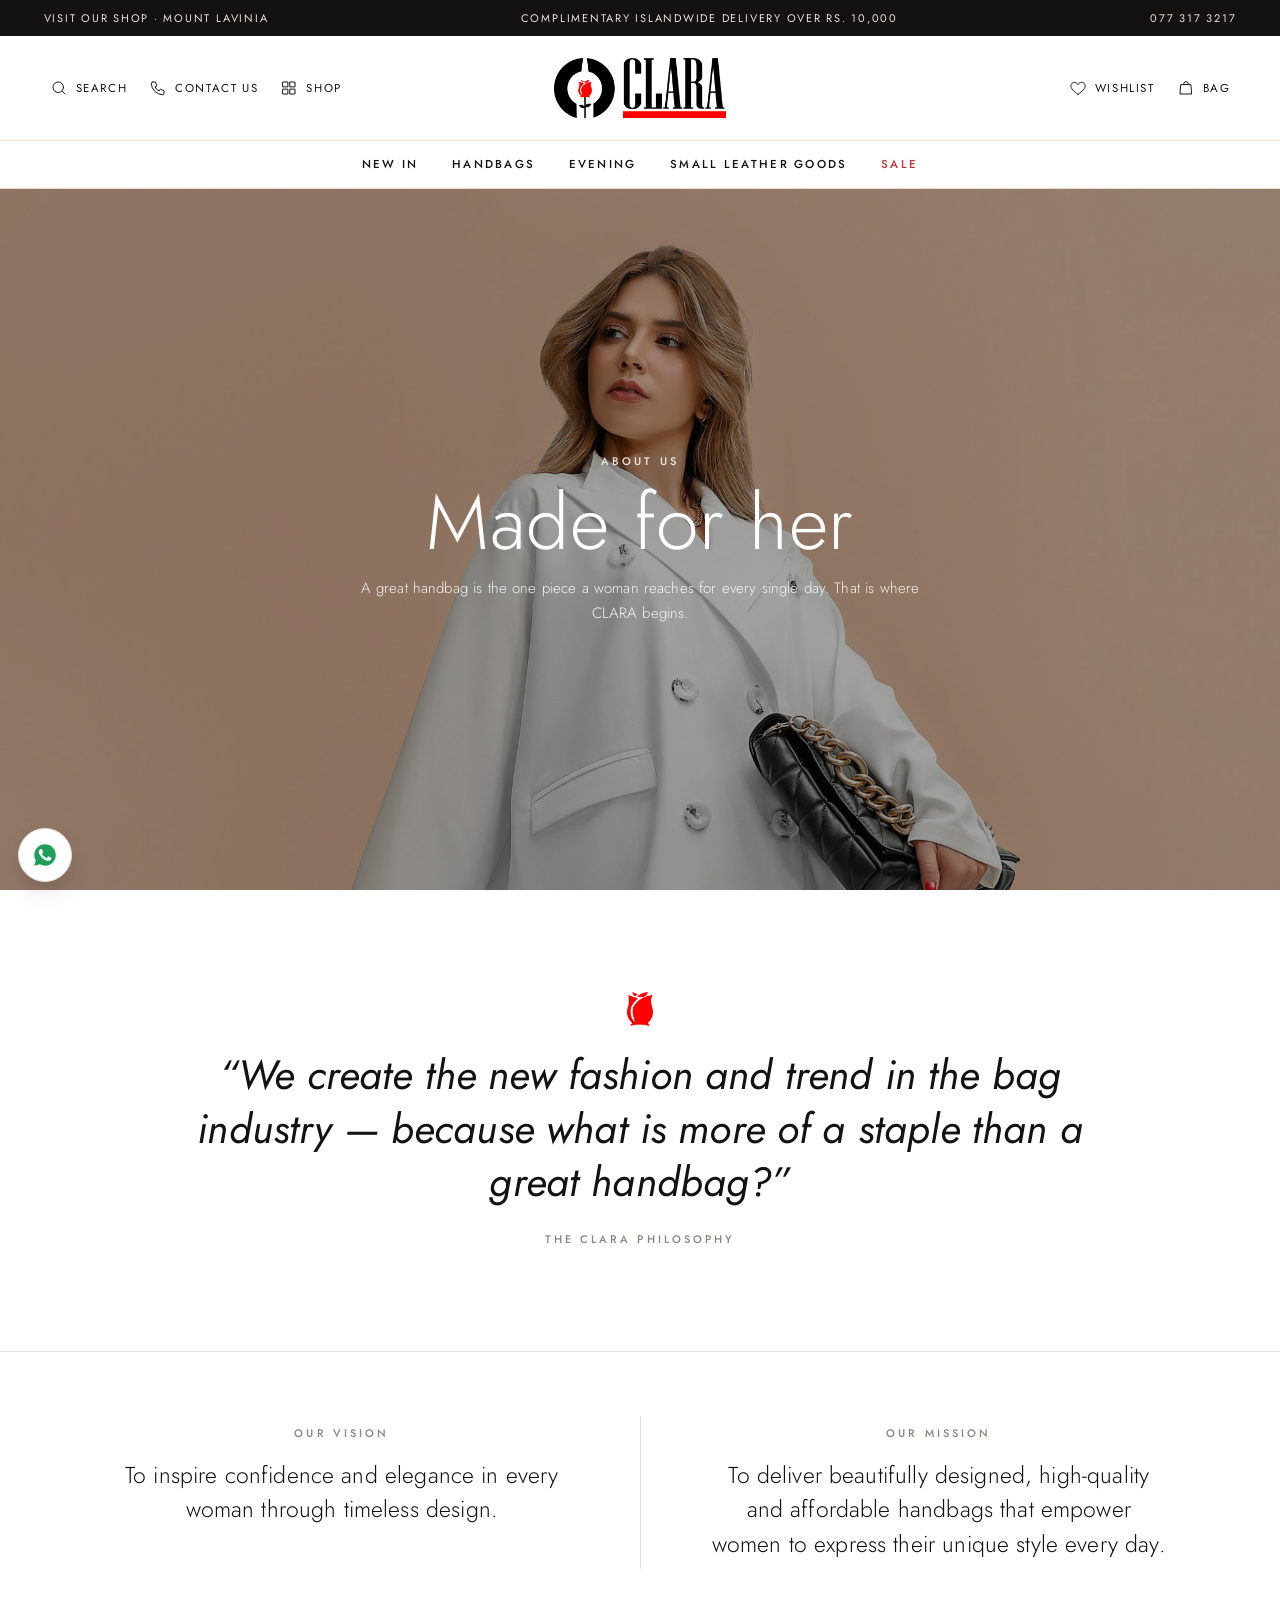
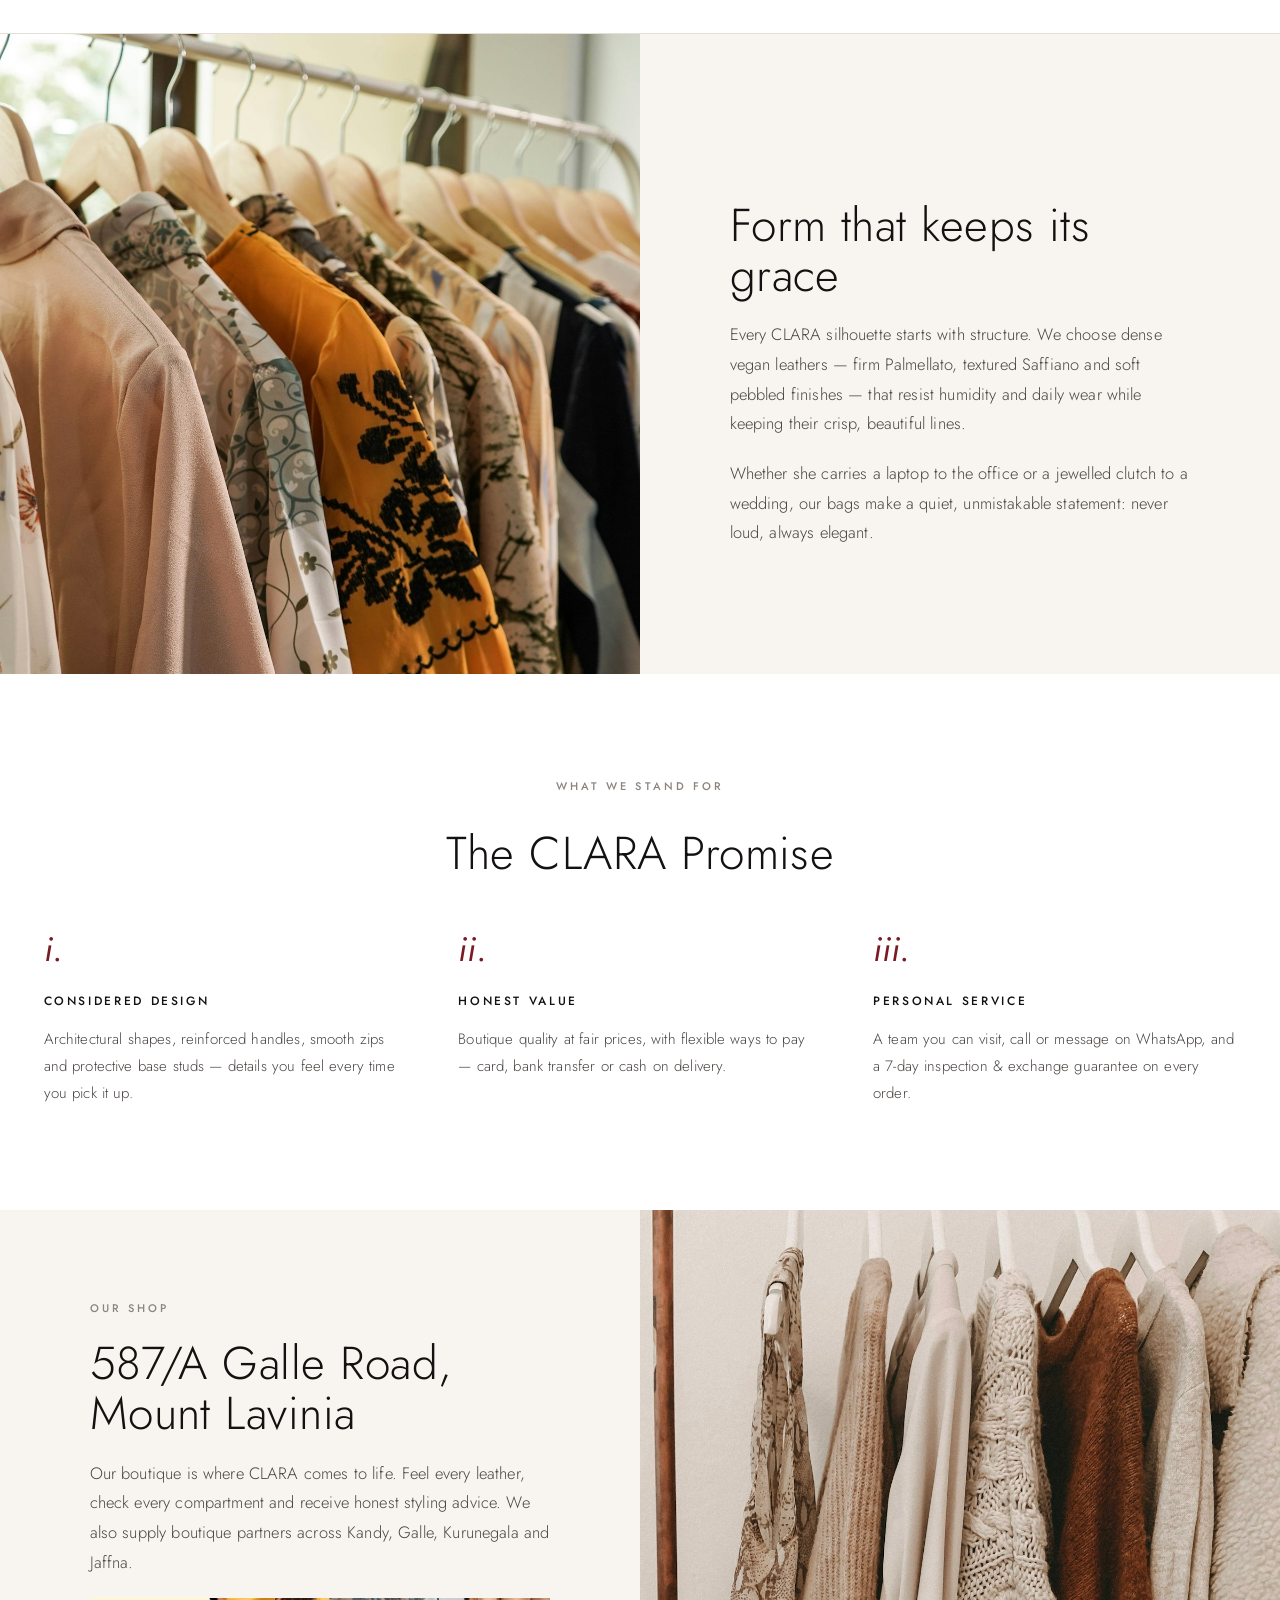
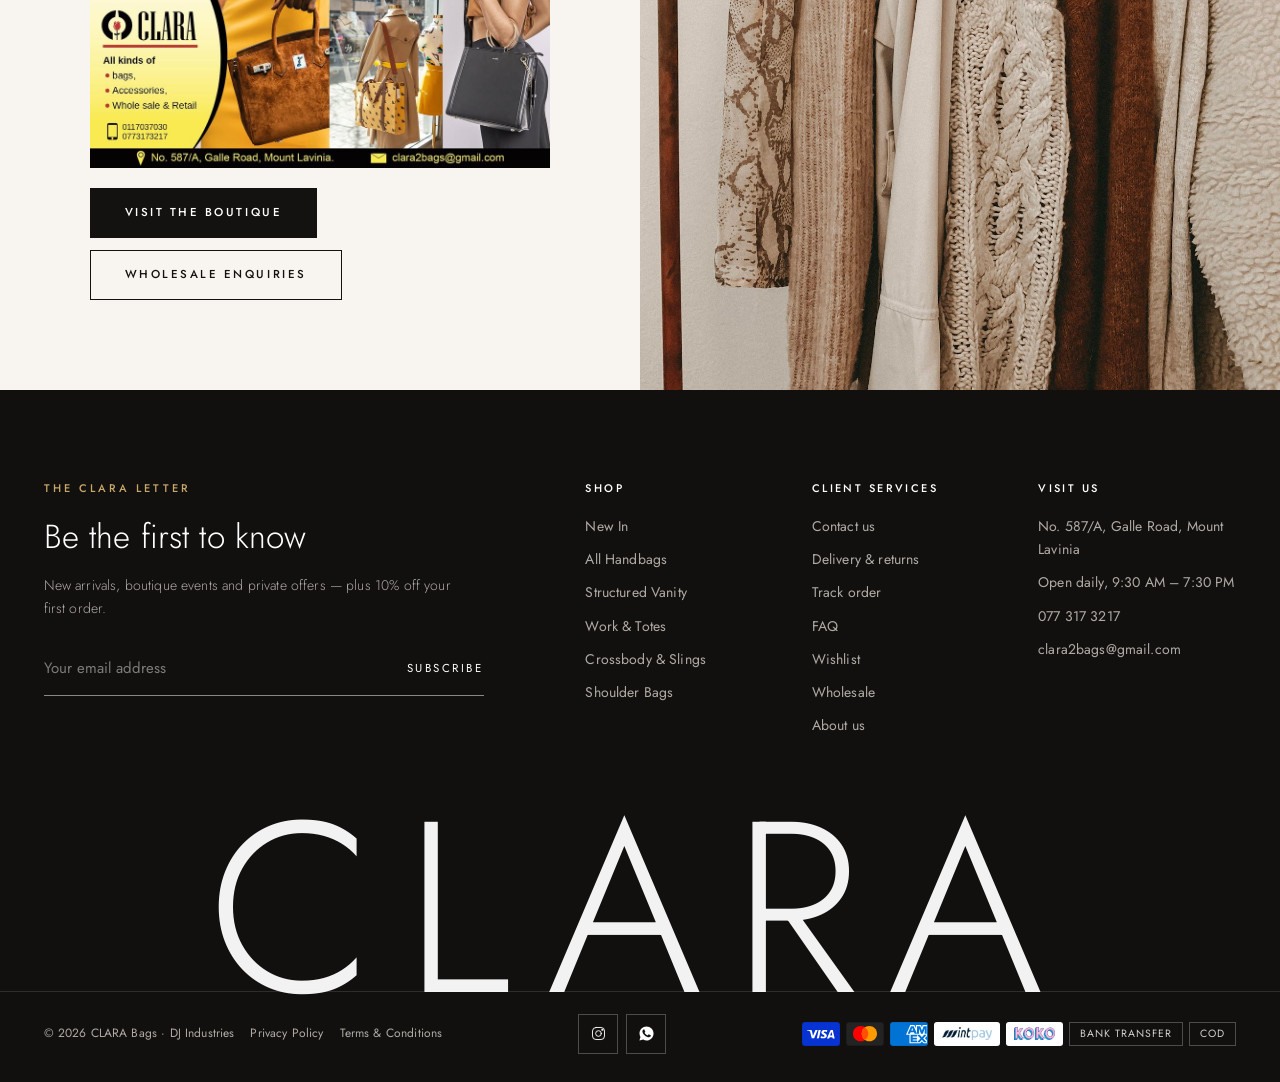
==== commit fd31ca91: "Add vision and mission section to the About page" ====
--- a/about.html
+++ b/about.html
@@ -33,6 +33,19 @@
         <img src="assets/logo/clara-rose.png" alt="" height="34" style="height:34px;width:auto" class="reveal">
         <blockquote class="reveal d1">“We create the new fashion and trend in the bag industry — because what is more of a staple than a great handbag?”</blockquote>
         <span class="kicker reveal d2">The CLARA philosophy</span>
+      </div>
+    </section>
+
+    <section class="section-sm vm-wrap">
+      <div class="container vm">
+        <div class="vm__item reveal">
+          <span class="kicker">Our vision</span>
+          <p>To inspire confidence and elegance in every woman through timeless design.</p>
+        </div>
+        <div class="vm__item reveal d1">
+          <span class="kicker">Our mission</span>
+          <p>To deliver beautifully designed, high-quality and affordable handbags that empower women to express their unique style every day.</p>
+        </div>
       </div>
     </section>
 
--- a/css/main.css
+++ b/css/main.css
@@ -1032,7 +1032,6 @@
 .hv2__row { display: inline-flex; align-items: center; gap: 12px; }
 .hv2__row img { width: 28px; height: 28px; }
 .hv2__row span { font-size: 38px; font-weight: 400; letter-spacing: .38em; margin-right: -.38em; line-height: 1; }
-.hv2__tag { font-size: 9.5px; letter-spacing: .5em; margin-right: -.5em; text-transform: uppercase; color: var(--muted); }
 .hv2 .hbtn .lbl { font-size: 11.5px; letter-spacing: .14em; text-transform: uppercase; }
 .hv2__nav { border-top: 1px solid var(--line); }
 .hv2__nav .primary-nav > li > a { height: 47px; }
@@ -1067,7 +1066,7 @@
   :root { --header-h: 96px; --header-c: 61px; }
   .hv2__main { height: 60px; }
   .hv2__m { display: inline-flex; }
-  .hv2__nav, .hv2__tag, .hv2 .hbtn .lbl { display: none; }
+  .hv2__nav, .hv2 .hbtn .lbl { display: none; }
   .hv2__row span { font-size: 24px; letter-spacing: .36em; margin-right: -.36em; }
   .hv2__row img { width: 22px; height: 22px; }
   .hv2__msgs span { justify-content: center; font-size: 10px; letter-spacing: .1em; }
@@ -1255,7 +1254,6 @@
 .hv2__logo { transition: gap .4s var(--ease); }
 .hv2__row span { transition: font-size .4s var(--ease); }
 .hv2__row img { transition: width .4s var(--ease), height .4s var(--ease); }
-.hv2__tag { max-height: 14px; overflow: hidden; transition: opacity .3s, max-height .4s var(--ease); }
 .hv2__nav { height: 48px; overflow: hidden; transition: height .4s var(--ease), opacity .3s, visibility 0s, border-color .3s; }
 .site-header.hv2 { transition: box-shadow .3s; }
 
@@ -1265,7 +1263,6 @@
 .hv2.is-compact .hv2__logo { gap: 0; }
 .hv2.is-compact .hv2__row span { font-size: 26px; }
 .hv2.is-compact .hv2__row img { width: 22px; height: 22px; }
-.hv2.is-compact .hv2__tag { opacity: 0; max-height: 0; }
 .hv2.is-compact .hv2__nav { height: 0; opacity: 0; visibility: hidden; border-top-color: transparent; transition: height .4s var(--ease), opacity .2s, visibility 0s .4s, border-color .3s; }
 /* Icons only: menu + search on the left, wishlist + bag on the right */
 .hv2.is-compact .hv2__m { display: inline-flex; }
@@ -1312,14 +1309,24 @@
 
 /* Official logo */
 .hv2__img, .logo__img, .wordmark__img { display: block; width: auto; max-width: none; }
-.hv2__img { height: 64px; transition: height .4s var(--ease); }
+.hv2__img { height: 60px; transition: height .4s var(--ease); }
 .logo__img { height: 56px; }
 .wordmark { letter-spacing: 0; margin-right: 0; }
 .wordmark__img { height: 44px; }
-.hv2.is-compact .hv2__img { height: 44px; }
-.ft2__mark { padding: 28px 0 32px; margin-bottom: 0; opacity: 1; line-height: 0; }
-.ft2__mark img { display: inline-block; width: clamp(180px, 26vw, 340px); height: auto; }
+.hv2.is-compact .hv2__img { height: 42px; }
 @media (max-width: 980px) {
-  .hv2__img, .hv2.is-compact .hv2__img { height: 42px; }
-  .wordmark__img { height: 38px; }
-}
+  .hv2__img, .hv2.is-compact .hv2__img { height: 40px; }
+  .wordmark__img { height: 36px; }
+}
+
+/* About: vision and mission */
+.vm-wrap { border-top: 1px solid var(--line); border-bottom: 1px solid var(--line); }
+.vm { display: grid; grid-template-columns: 1fr 1fr; }
+.vm__item { display: grid; gap: 16px; align-content: start; padding: 8px clamp(24px, 4vw, 64px); text-align: center; justify-items: center; }
+.vm__item + .vm__item { border-left: 1px solid var(--line); }
+.vm__item p { font-weight: 300; font-size: clamp(19px, 1.8vw, 24px); line-height: 1.5; max-width: 460px; color: var(--ink); }
+@media (max-width: 720px) {
+  .vm { grid-template-columns: 1fr; }
+  .vm__item { padding: 8px 0; }
+  .vm__item + .vm__item { border-left: 0; border-top: 1px solid var(--line); margin-top: 32px; padding-top: 40px; }
+}
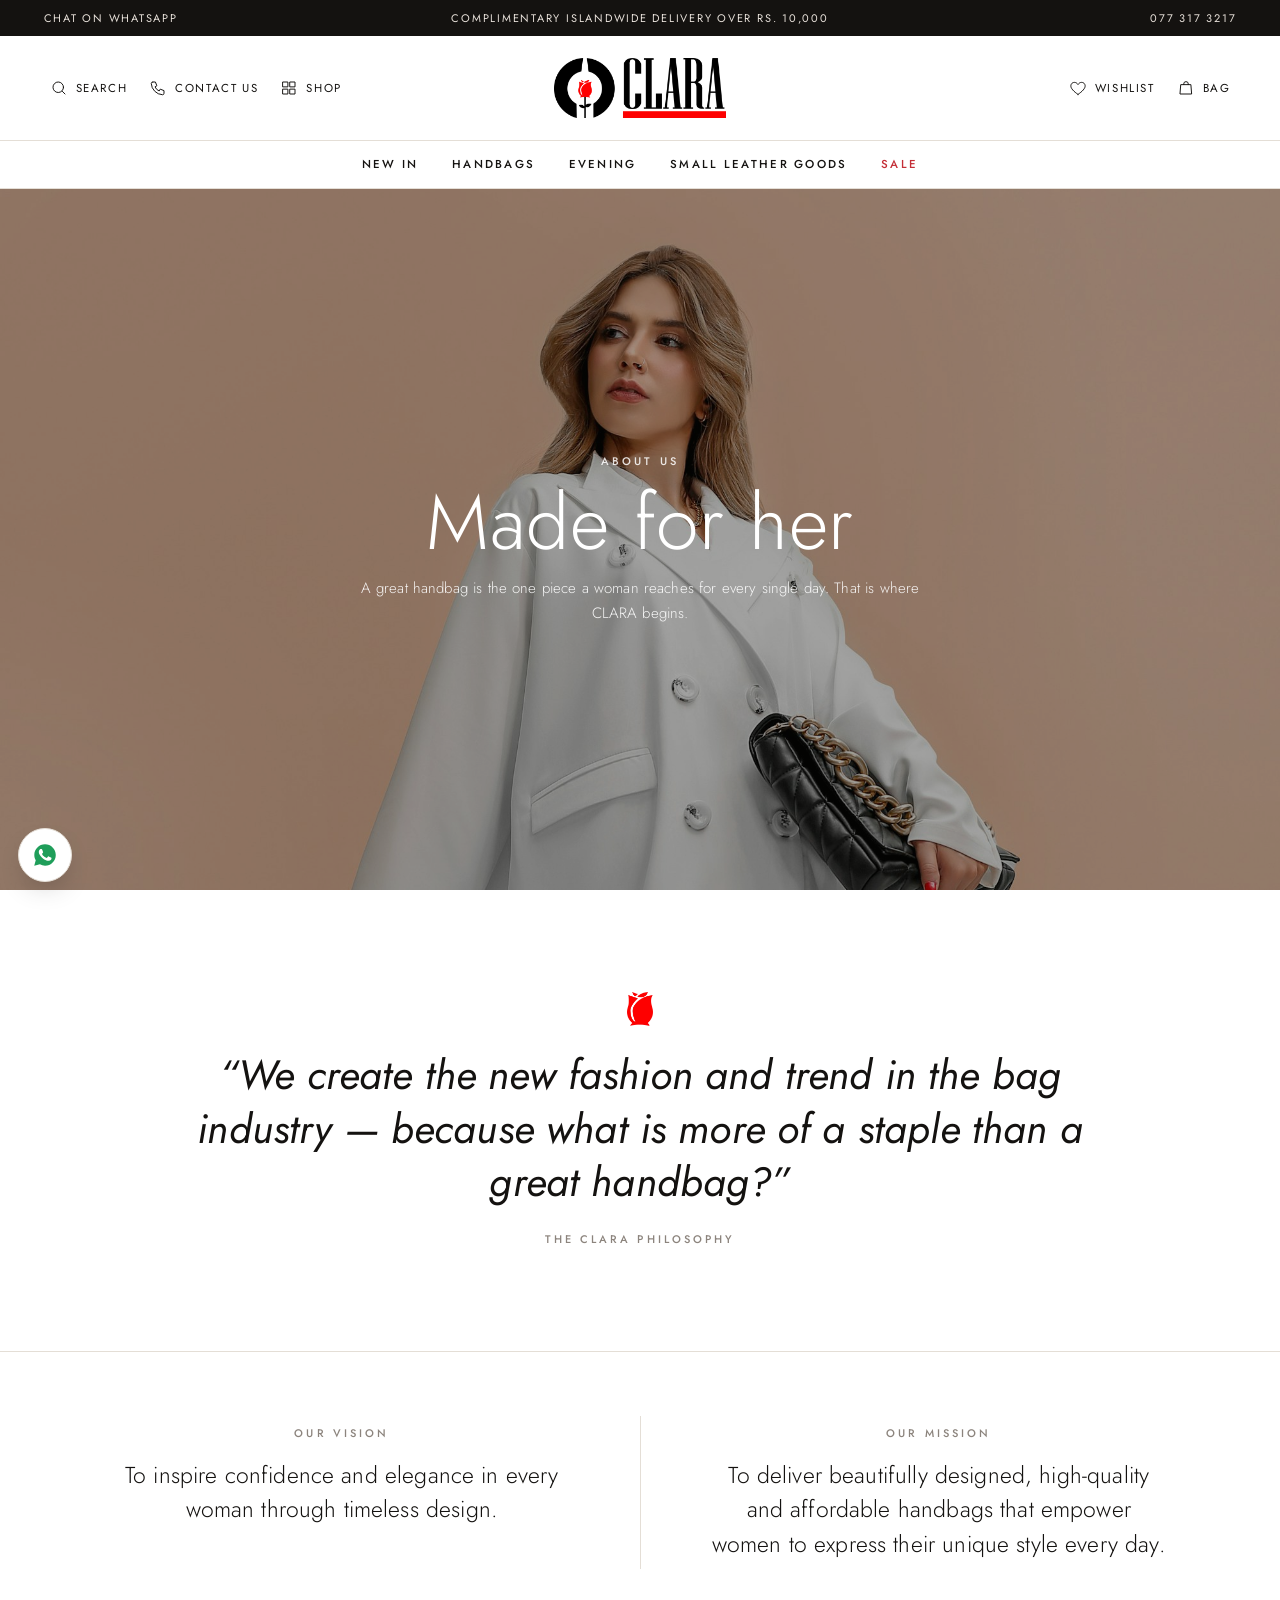
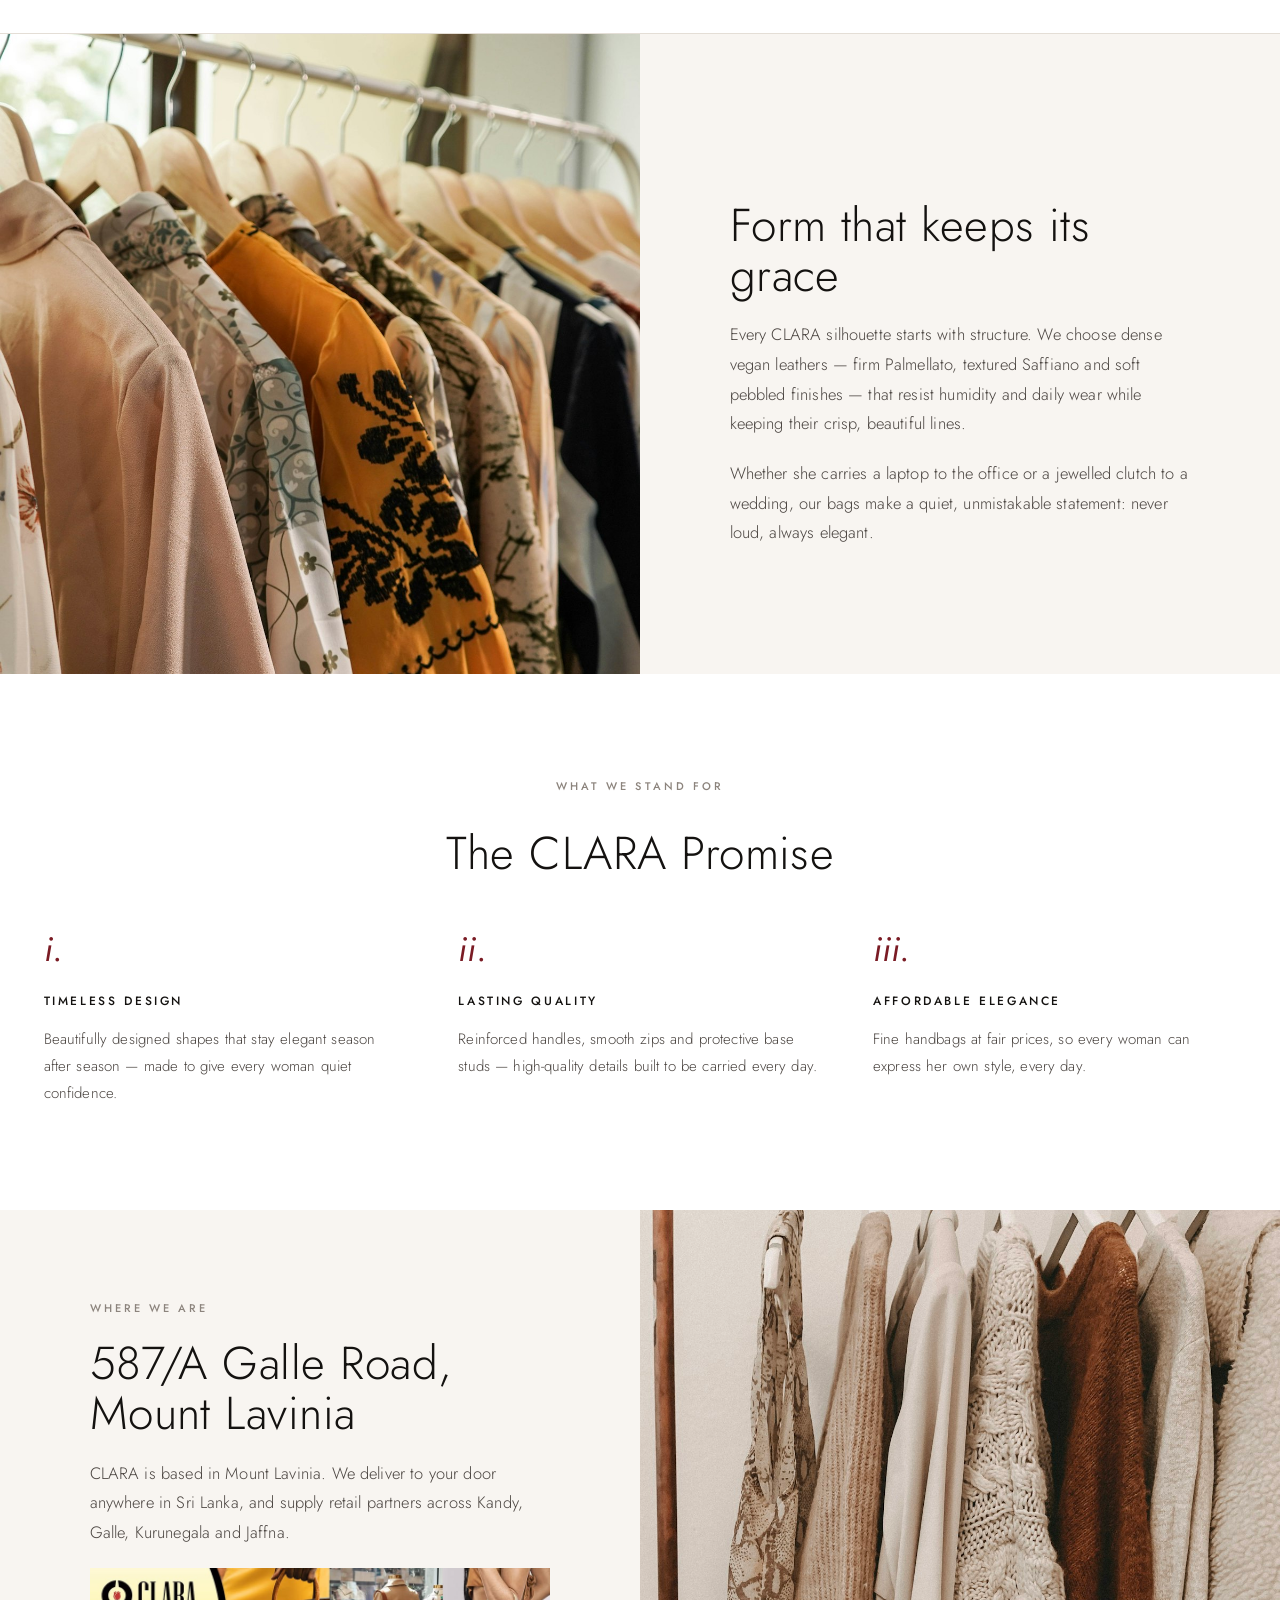
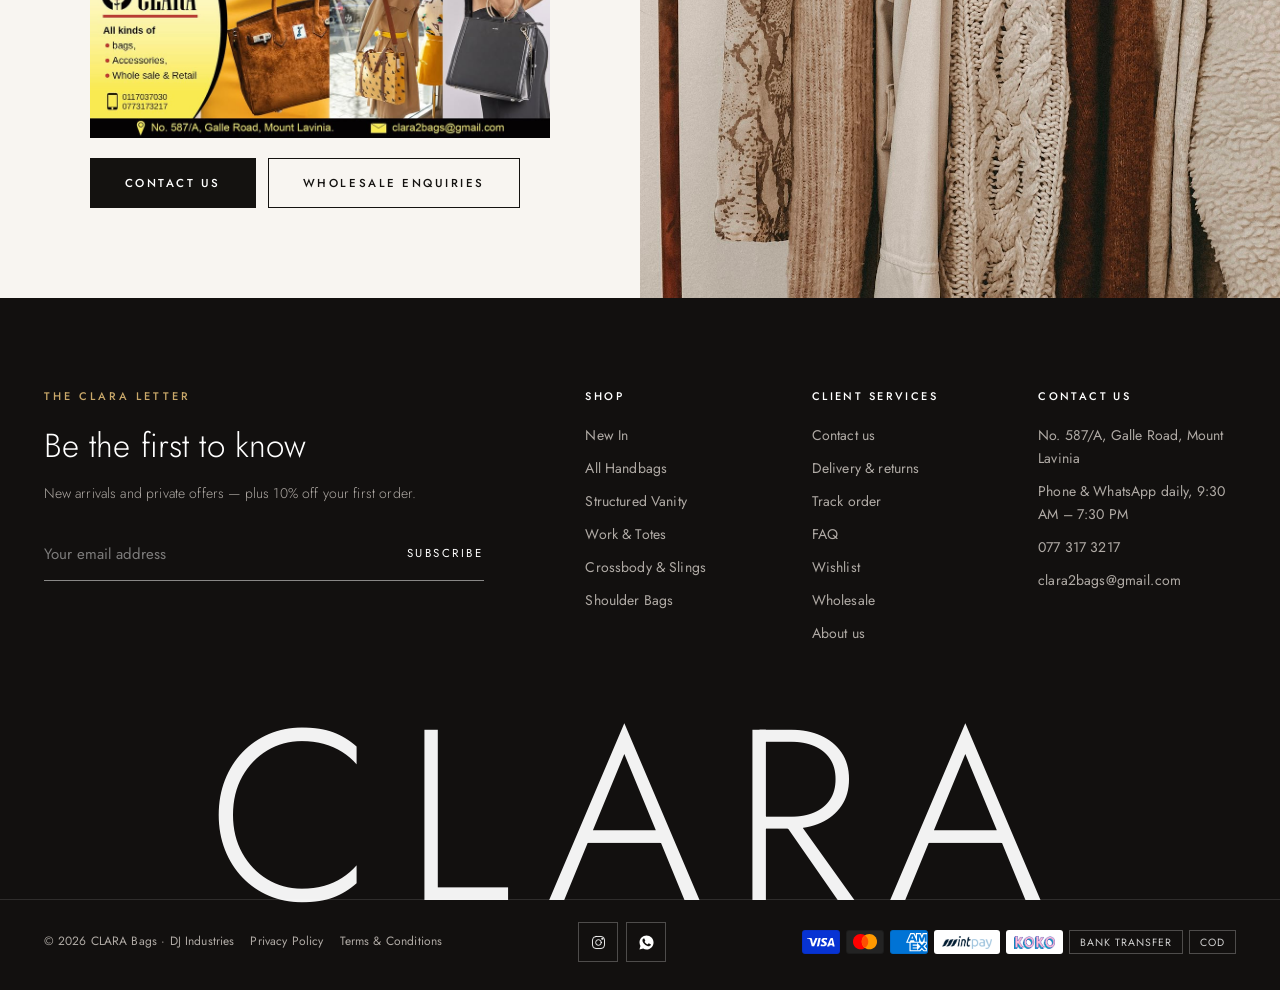
==== commit 51bfd899: "Rewrite the CLARA Promise from the vision and mission, remove shop visit, pickup and pay-at-shop wor" ====
--- a/about.html
+++ b/about.html
@@ -4,7 +4,7 @@
   <meta charset="UTF-8">
   <meta name="viewport" content="width=device-width, initial-scale=1.0">
   <title>About Us | CLARA Sri Lanka</title>
-  <meta name="description" content="The story of CLARA — handbags for the modern Sri Lankan woman, from our boutique on Galle Road, Mount Lavinia.">
+  <meta name="description" content="The story of CLARA — timeless, high-quality and affordable handbags for the modern Sri Lankan woman, delivered islandwide.">
   <meta name="theme-color" content="#FFFFFF">
   <link rel="icon" type="image/png" href="assets/favicon.png">
   <link rel="preconnect" href="https://fonts.googleapis.com">
@@ -50,7 +50,7 @@
     </section>
 
     <section class="split">
-      <div class="split__img"><img src="assets/img/rack.jpg" alt="Soft-toned garments on a boutique rail" loading="lazy"></div>
+      <div class="split__img"><img src="assets/img/rack.jpg" alt="Soft-toned garments on a rail" loading="lazy"></div>
       <div class="split__body">
         <span class="kicker reveal">Our approach</span>
         <h2 class="title-lg reveal d1">Form that keeps <i>its grace</i></h2>
@@ -63,21 +63,21 @@
       <div class="container">
         <div class="sec-head centered"><span class="kicker reveal">What we stand for</span><h2 class="title-lg reveal d1">The CLARA Promise</h2></div>
         <div class="pillars">
-          <div class="pillar reveal d1"><span class="n">i.</span><h3>Considered design</h3><p>Architectural shapes, reinforced handles, smooth zips and protective base studs — details you feel every time you pick it up.</p></div>
-          <div class="pillar reveal d2"><span class="n">ii.</span><h3>Honest value</h3><p>Boutique quality at fair prices, with flexible ways to pay — card, bank transfer or cash on delivery.</p></div>
-          <div class="pillar reveal d3"><span class="n">iii.</span><h3>Personal service</h3><p>A team you can visit, call or message on WhatsApp, and a 7-day inspection &amp; exchange guarantee on every order.</p></div>
+          <div class="pillar reveal d1"><span class="n">i.</span><h3>Timeless design</h3><p>Beautifully designed shapes that stay elegant season after season — made to give every woman quiet confidence.</p></div>
+          <div class="pillar reveal d2"><span class="n">ii.</span><h3>Lasting quality</h3><p>Reinforced handles, smooth zips and protective base studs — high-quality details built to be carried every day.</p></div>
+          <div class="pillar reveal d3"><span class="n">iii.</span><h3>Affordable elegance</h3><p>Fine handbags at fair prices, so every woman can express her own style, every day.</p></div>
         </div>
       </div>
     </section>
 
     <section class="split reverse">
-      <div class="split__img"><img src="assets/img/boutique.jpg" alt="Boutique interior" loading="lazy"></div>
+      <div class="split__img"><img src="assets/img/boutique.jpg" alt="CLARA handbags on display" loading="lazy"></div>
       <div class="split__body">
-        <span class="kicker reveal">Our Shop</span>
+        <span class="kicker reveal">Where we are</span>
         <h2 class="title-lg reveal d1">587/A Galle Road, <i>Mount Lavinia</i></h2>
-        <p class="body-lg reveal d2">Our boutique is where CLARA comes to life. Feel every leather, check every compartment and receive honest styling advice. We also supply boutique partners across Kandy, Galle, Kurunegala and Jaffna.</p>
-        <img src="assets/banner.jpg" alt="CLARA boutique banner with address and phone numbers" class="reveal d3" style="max-width:520px" loading="lazy">
-        <div class="reveal d4" style="display:flex;gap:12px;flex-wrap:wrap"><a href="contact.html" class="btn">Visit the boutique</a><a href="contact.html#enquiry" class="btn btn-outline">Wholesale enquiries</a></div>
+        <p class="body-lg reveal d2">CLARA is based in Mount Lavinia. We deliver to your door anywhere in Sri Lanka, and supply retail partners across Kandy, Galle, Kurunegala and Jaffna.</p>
+        <img src="assets/banner.jpg" alt="CLARA banner with address and phone numbers" class="reveal d3" style="max-width:520px" loading="lazy">
+        <div class="reveal d4" style="display:flex;gap:12px;flex-wrap:wrap"><a href="contact.html" class="btn">Contact us</a><a href="contact.html#enquiry" class="btn btn-outline">Wholesale enquiries</a></div>
       </div>
     </section>
   </main>
--- a/css/main.css
+++ b/css/main.css
@@ -1019,7 +1019,8 @@
    ========================================================================== */
 .hv2 { background: #fff; color: var(--ink); }
 .hv2__top { background: var(--ink); color: #E9E2DB; font-size: 11px; letter-spacing: .16em; text-transform: uppercase; }
-.hv2__topin { display: flex; justify-content: space-between; align-items: center; height: 36px; gap: 16px; }
+.hv2__topin { display: grid; grid-template-columns: 1fr minmax(0, 2fr) 1fr; align-items: center; height: 36px; gap: 16px; }
+.hv2__topin > a:last-child { justify-self: end; }
 .hv2__topin a:hover { color: #fff; text-decoration: underline; text-underline-offset: 3px; }
 .hv2__msgs { position: relative; flex: 1; height: 36px; overflow: hidden; }
 .hv2__msgs span { position: absolute; inset: 0; display: flex; align-items: center; justify-content: center; opacity: 0; transform: translateY(8px); transition: opacity .6s, transform .6s; white-space: nowrap; }
@@ -1069,6 +1070,7 @@
   .hv2__nav, .hv2 .hbtn .lbl { display: none; }
   .hv2__row span { font-size: 24px; letter-spacing: .36em; margin-right: -.36em; }
   .hv2__row img { width: 22px; height: 22px; }
+  .hv2__topin { grid-template-columns: 1fr; }
   .hv2__msgs span { justify-content: center; font-size: 10px; letter-spacing: .1em; }
   .ft2__top { grid-template-columns: 1fr; }
   .ft2__cols { grid-template-columns: 1fr 1fr; }
